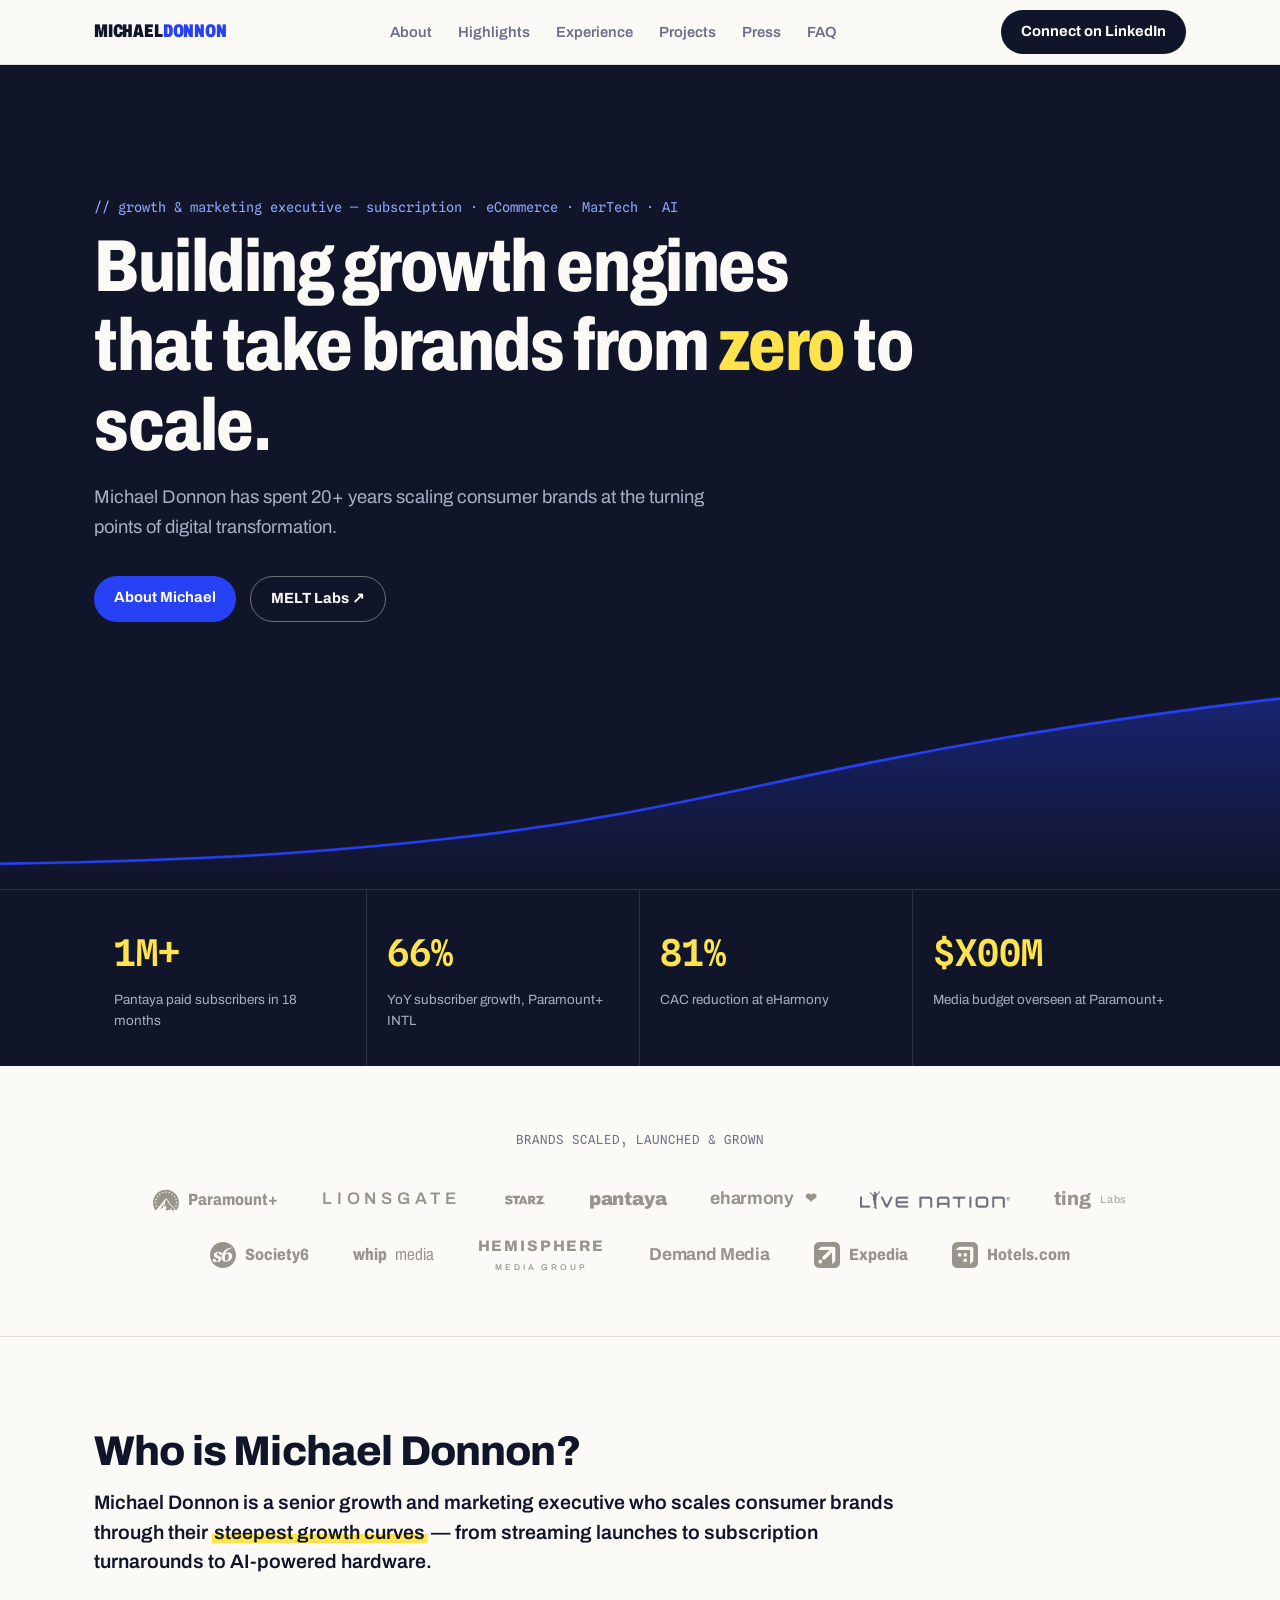
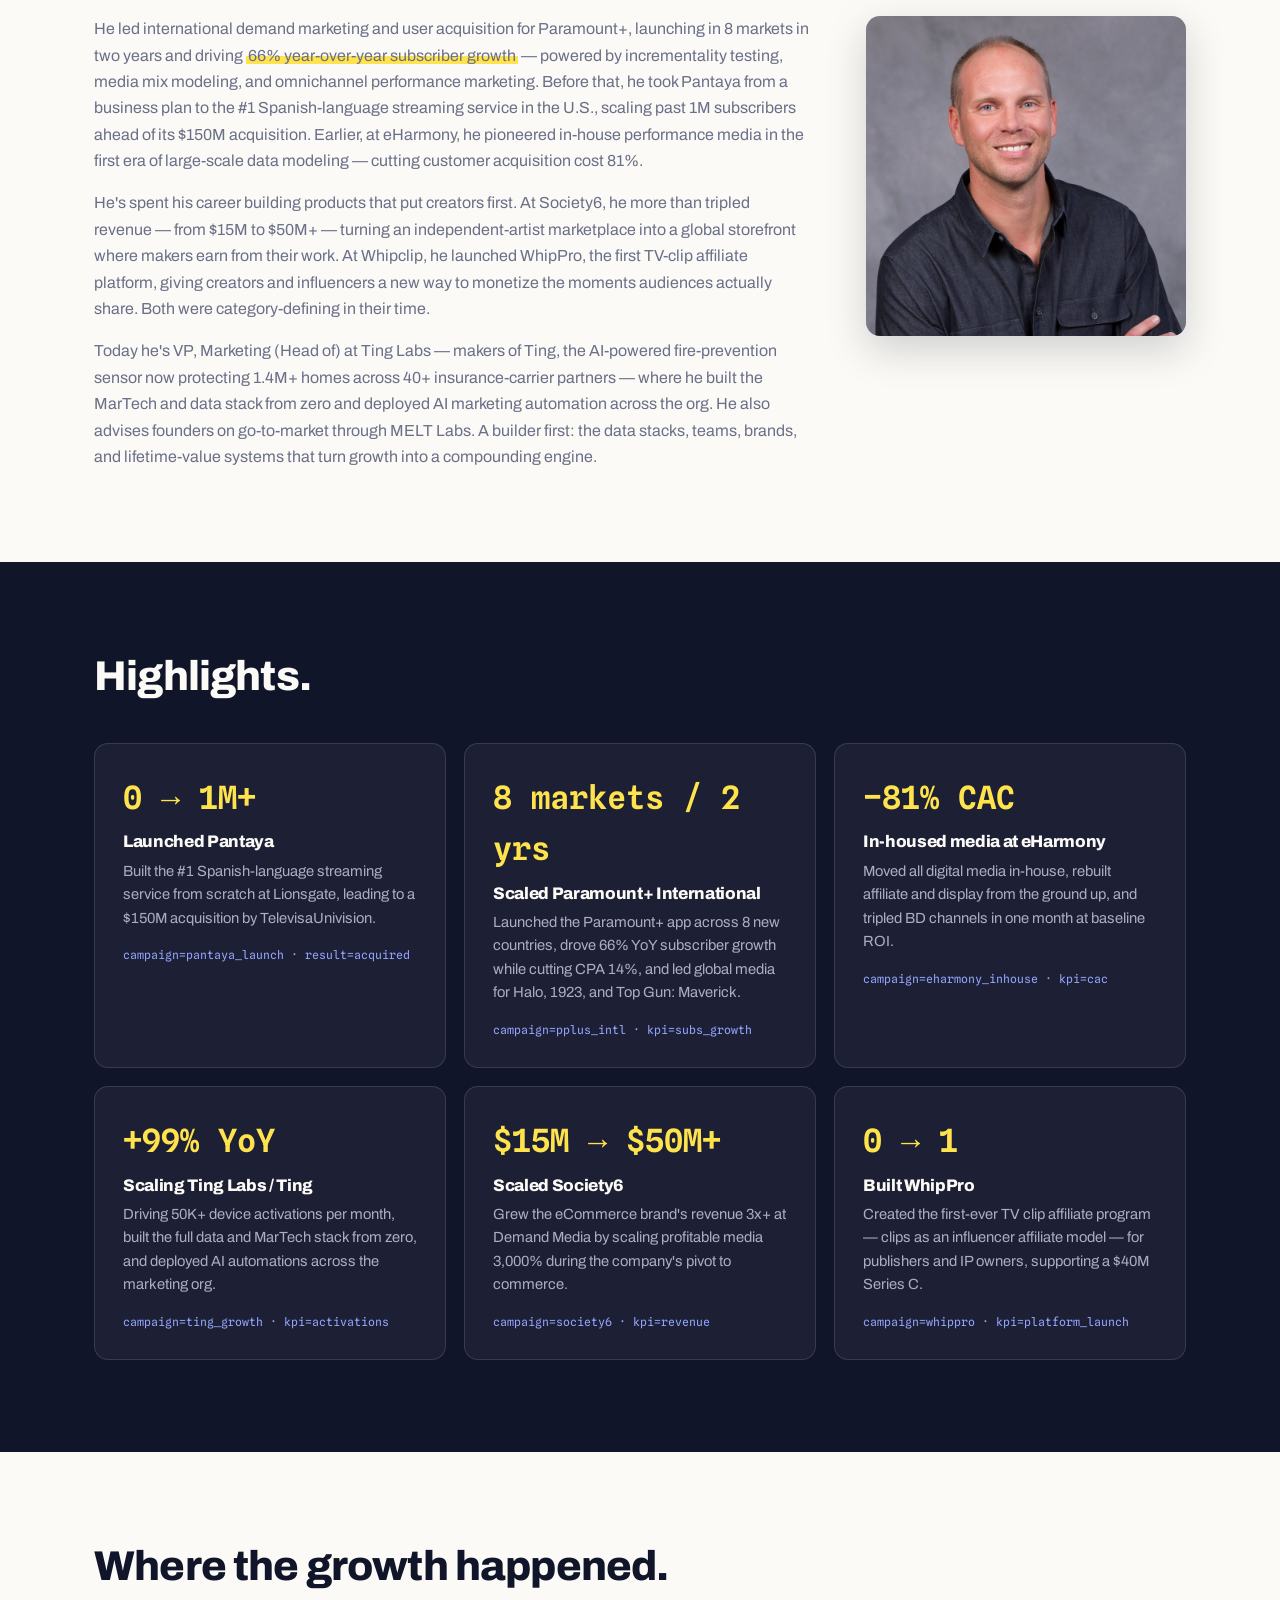
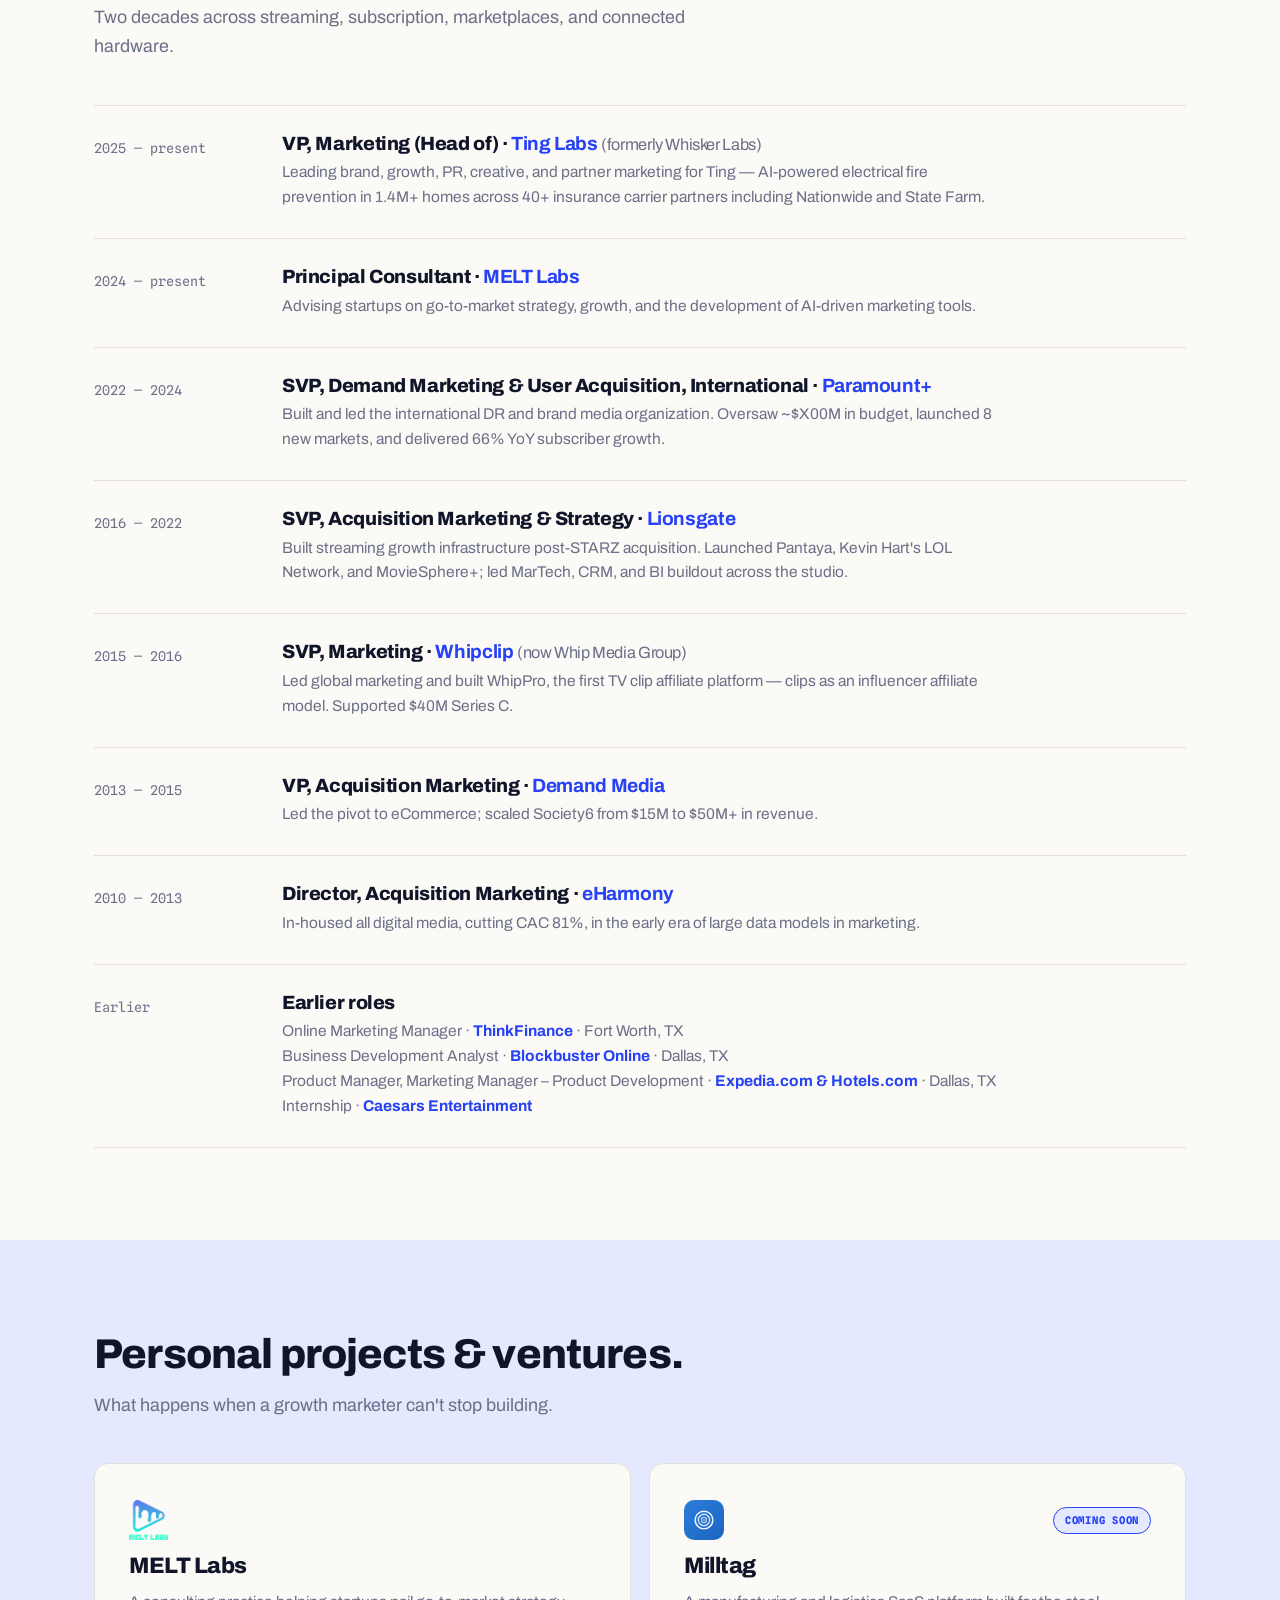
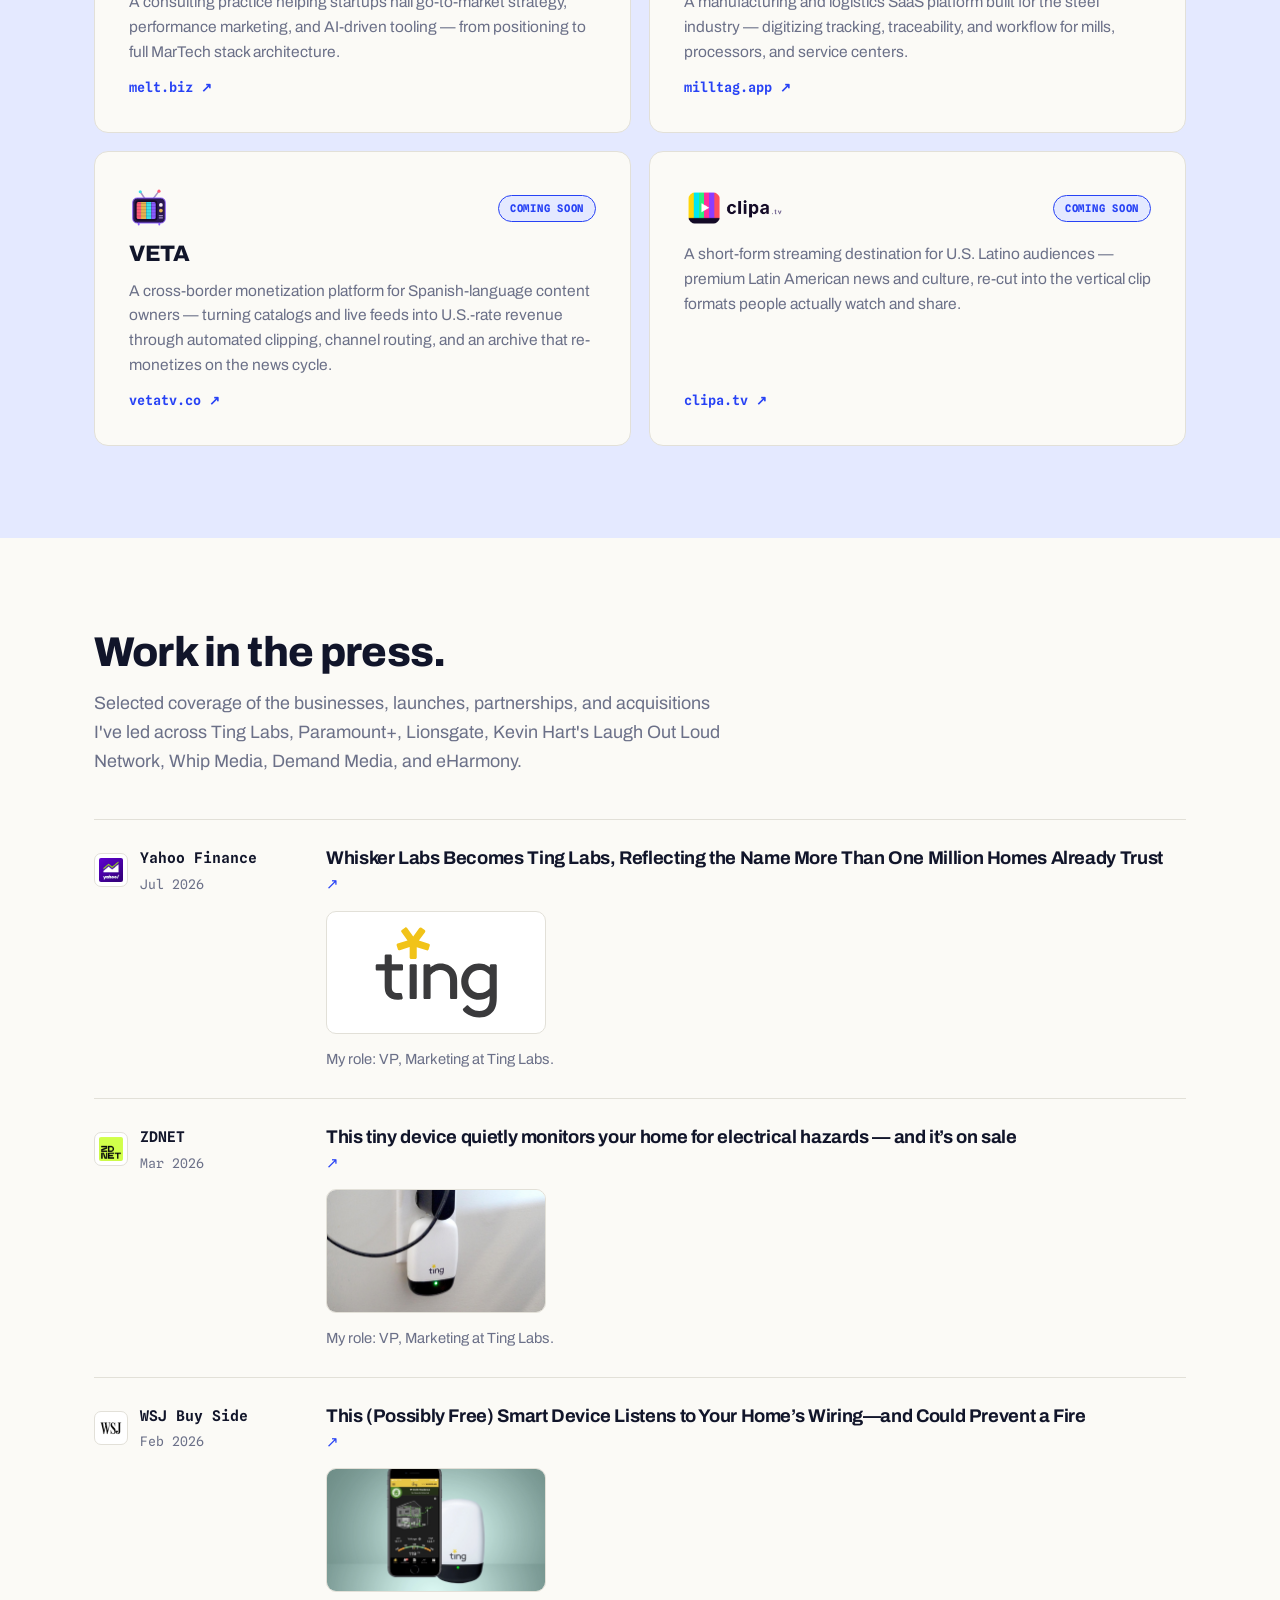
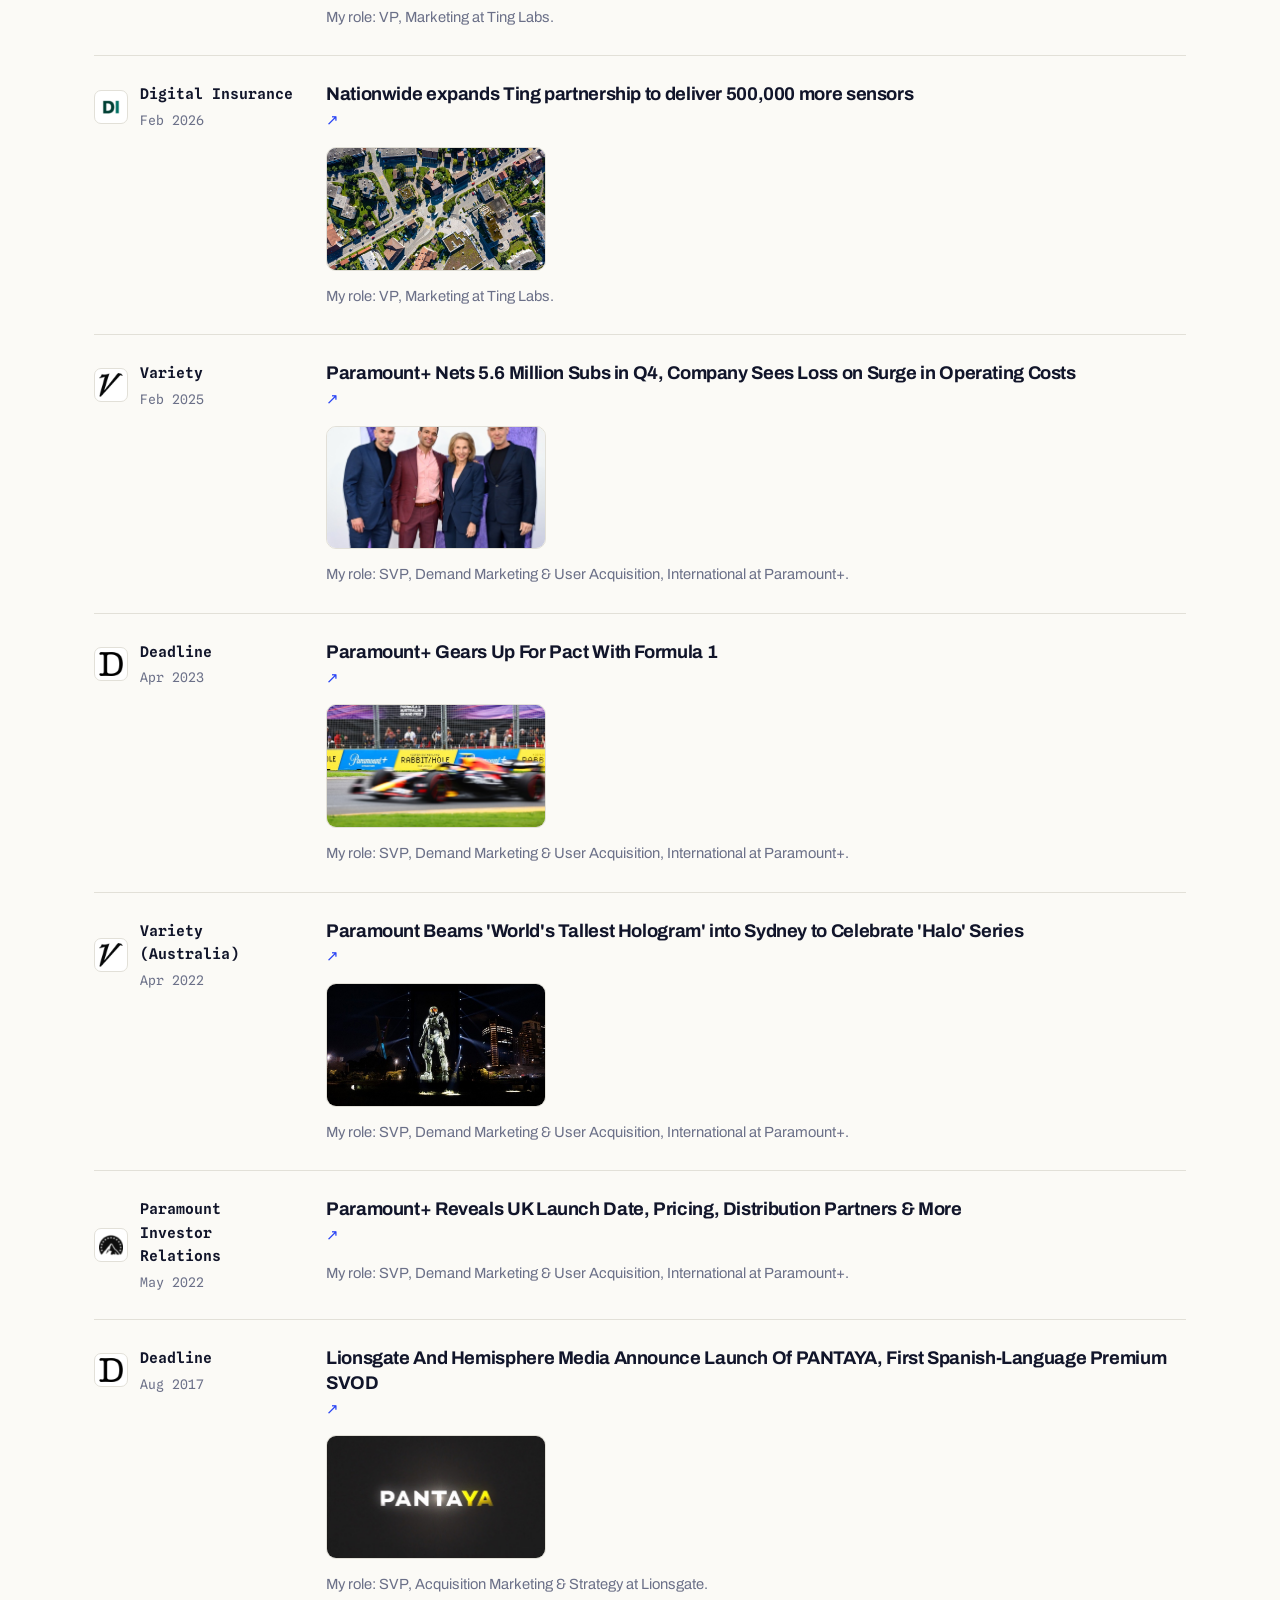
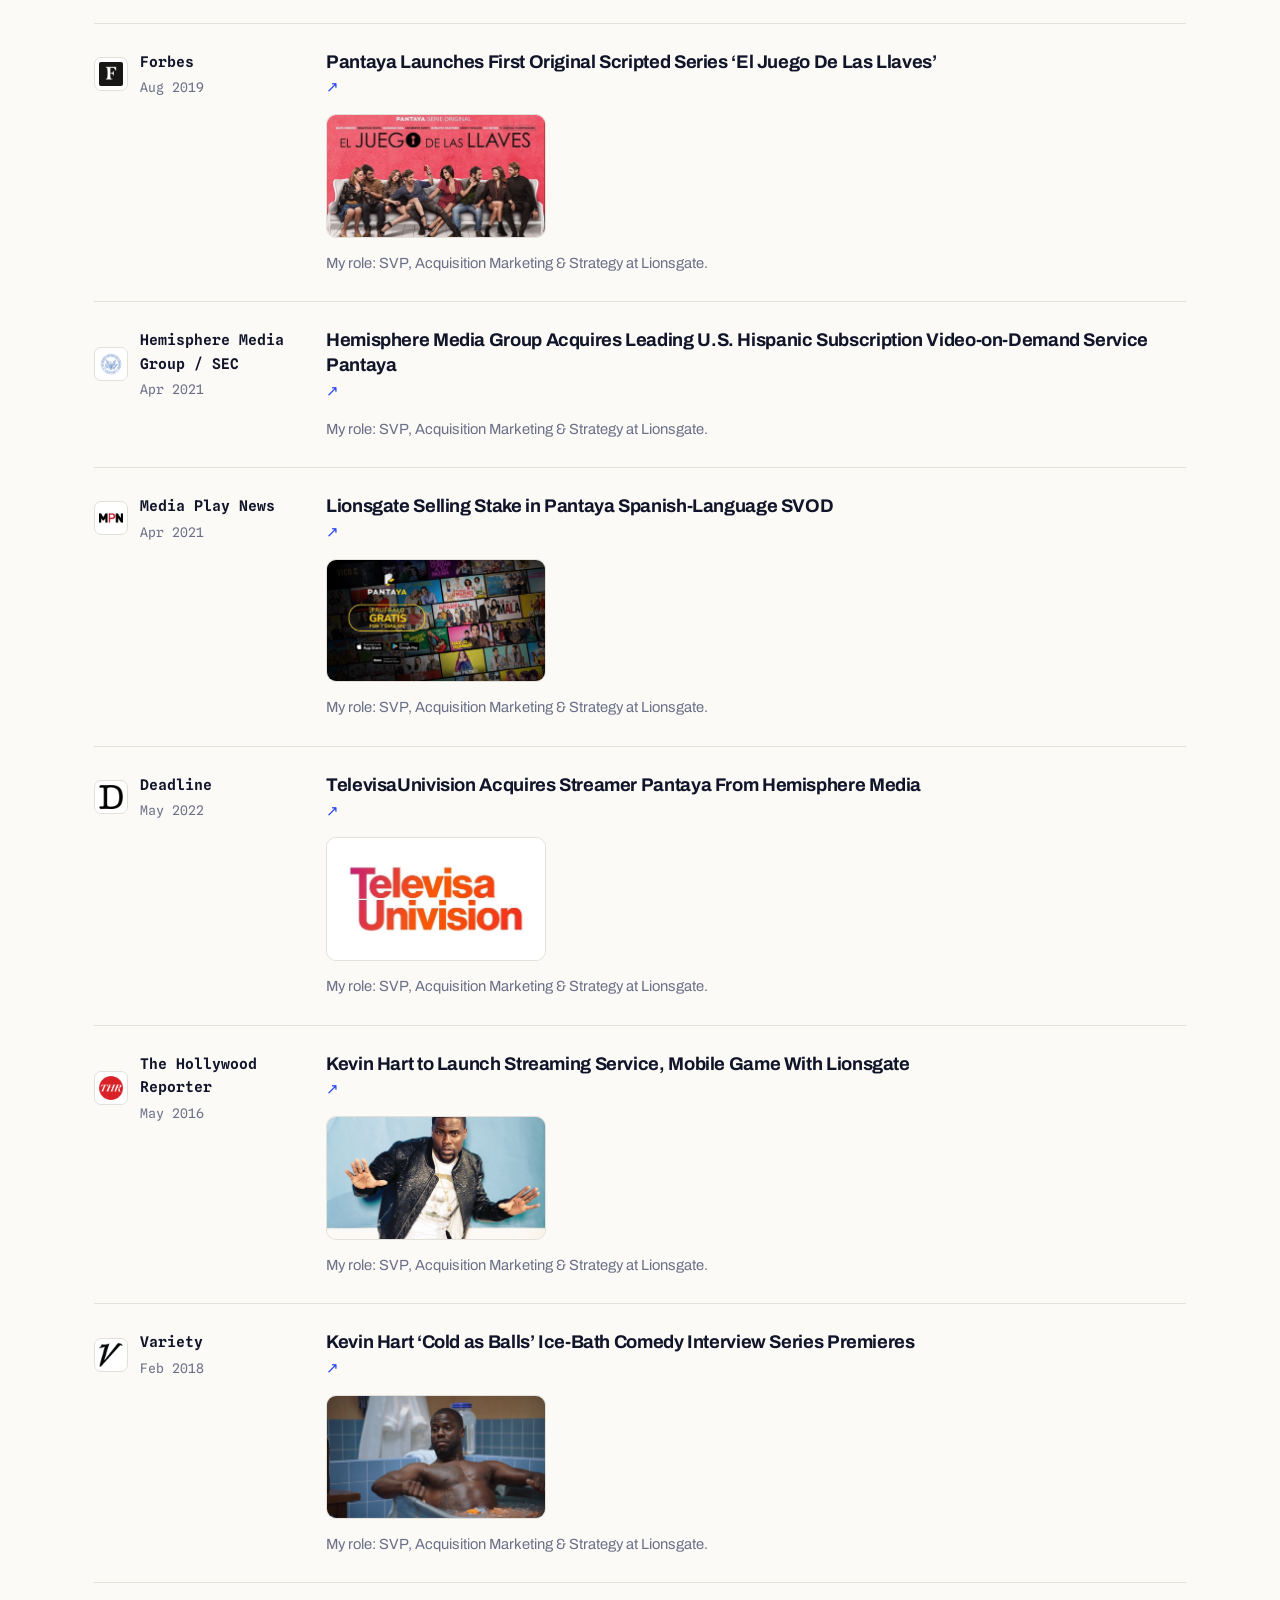
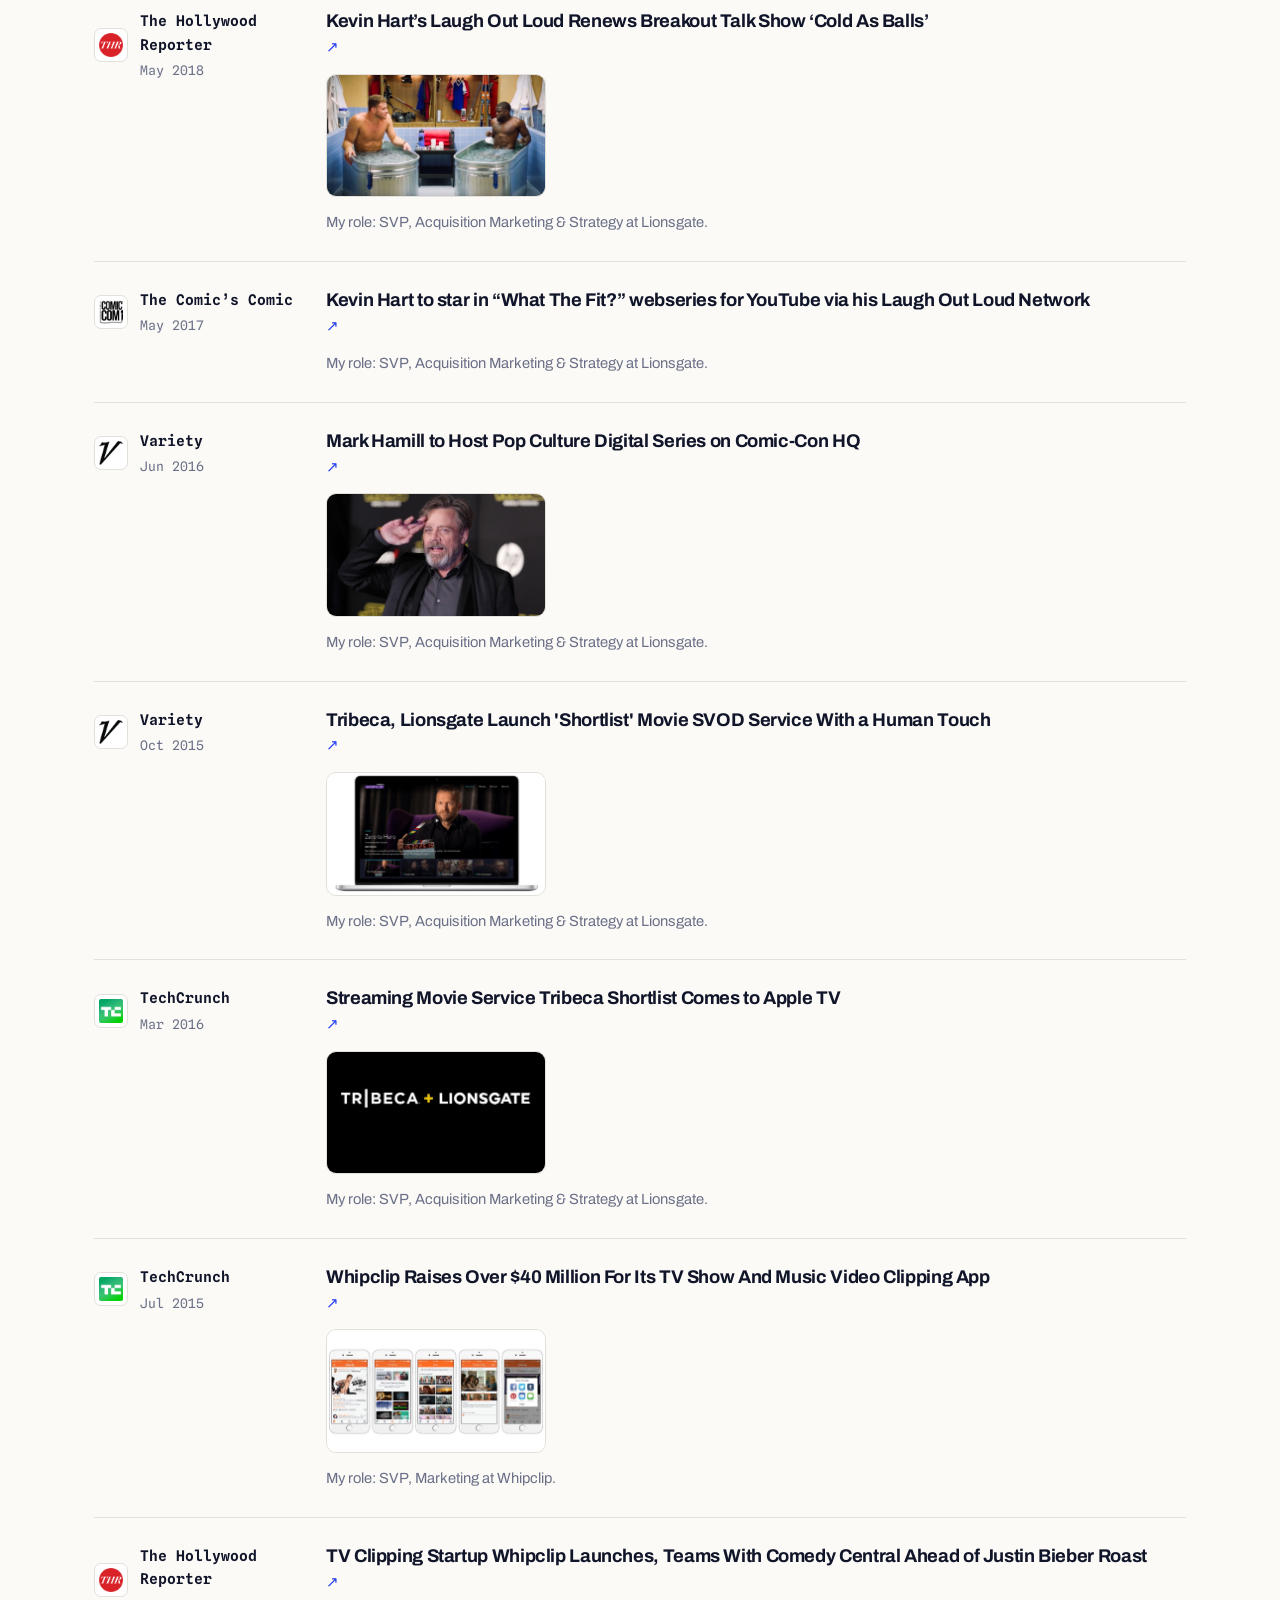
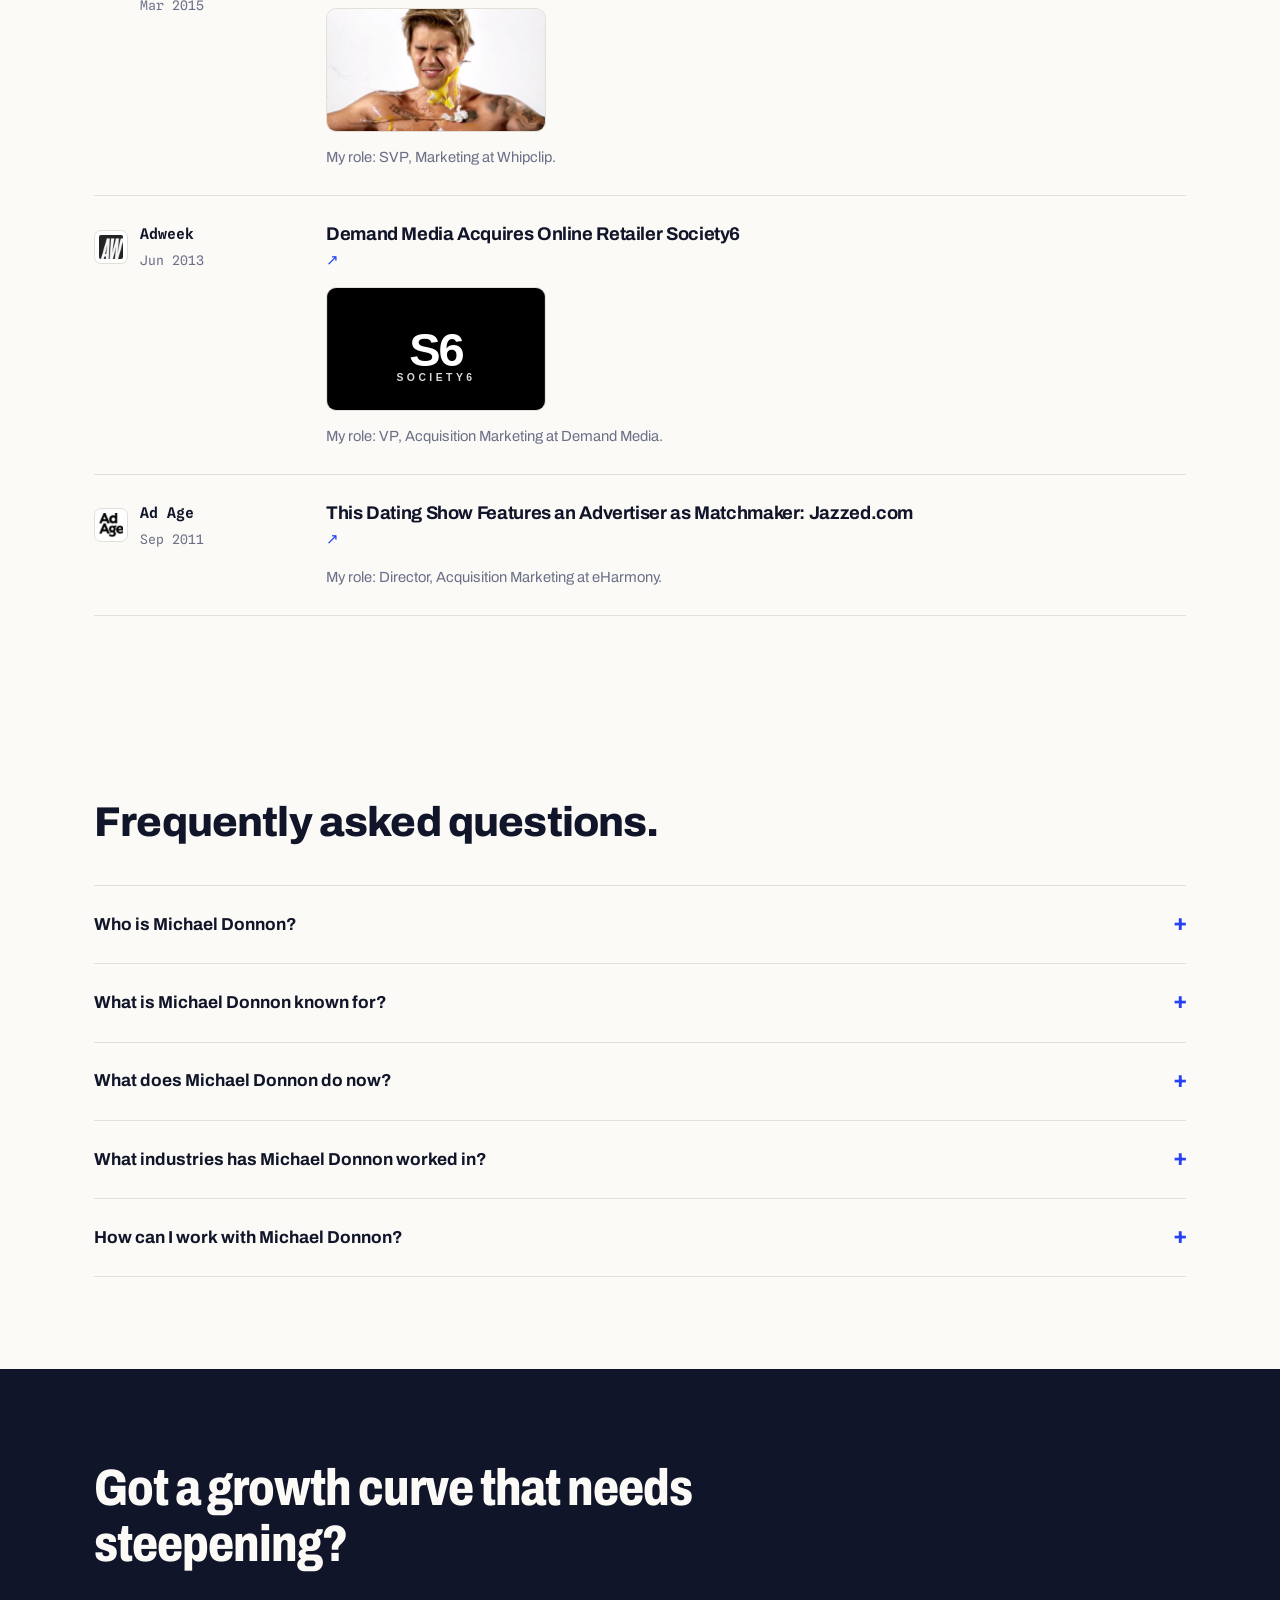
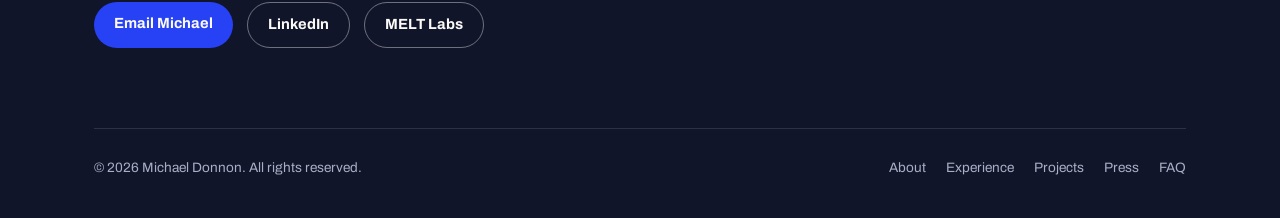
==== index.html @ 20bcf886 "Rebrand: update all Whisker Labs references to Ting Labs (meta, schema, FAQ, press bylines, brand st" ====
<!DOCTYPE html>
<html lang="en">
<head>
  <meta charset="UTF-8" />
  <meta name="viewport" content="width=device-width, initial-scale=1.0" />
  <meta name="theme-color" content="#11152A" />

  <!-- ===================== SEO ===================== -->
  <title>Michael Donnon | Growth & Marketing Executive — Streaming, Subscription & AI</title>
  <meta name="description" content="Michael Donnon is a senior growth and marketing executive who scaled Paramount+ internationally, launched Pantaya to 1M+ subscribers, and cut CAC 81% at eHarmony. VP of Marketing at Ting Labs and founder of MELT Labs." />
    <link rel="icon" href="/favicon.ico?v=2" sizes="any" />
  <link rel="apple-touch-icon" href="/images/apple-touch-icon.png?v=2" />
  <link rel="manifest" href="/site.webmanifest" />
  <link rel="canonical" href="https://michaeldonnon.com/" />
  <meta name="author" content="Michael Donnon" />
  <meta name="robots" content="index, follow, max-image-preview:large, max-snippet:-1" />

  <!-- Open Graph -->
  <meta property="og:type" content="website" />
  <meta property="og:url" content="https://michaeldonnon.com/" />
  <meta property="og:title" content="Michael Donnon | Growth & Marketing Executive" />
  <meta property="og:description" content="Scaling consumer brands at the turning points of digital transformation — Paramount+, Pantaya, eHarmony, Ting Labs." />
  <meta property="og:image" content="https://michaeldonnon.com/images/michael-donnon-og.jpg" />
  <meta property="og:image:width" content="1200" />
  <meta property="og:image:height" content="630" />
  <meta property="og:image:alt" content="Michael Donnon, growth and marketing executive" />
  <meta property="og:site_name" content="Michael Donnon" />

  <!-- Twitter -->
  <meta name="twitter:card" content="summary_large_image" />
  <meta name="twitter:title" content="Michael Donnon | Growth & Marketing Executive" />
  <meta name="twitter:description" content="Streaming, subscription growth, performance marketing, MarTech & AI." />
  <meta name="twitter:image" content="https://michaeldonnon.com/images/michael-donnon-og.jpg" />
  <meta name="twitter:image:alt" content="Michael Donnon, growth and marketing executive" />

  <!-- ===================== AEO: Structured Data ===================== -->
  <script type="application/ld+json">
  {
    "@context": "https://schema.org",
    "@type": "Person",
    "@id": "https://michaeldonnon.com/#person",
    "name": "Michael Donnon",
    "url": "https://michaeldonnon.com/",
    "image": "https://michaeldonnon.com/images/michael-donnon.jpg",
    "jobTitle": "VP of Marketing",
    "mainEntityOfPage": "https://michaeldonnon.com/",
    "email": "md@melt.biz",
    "hasOccupation": {
      "@type": "Occupation",
      "name": "Growth & Marketing Executive",
      "occupationalCategory": "11-2021.00 Marketing Managers"
    },
    "worksFor": { "@type": "Organization", "name": "Ting Labs" },
    "alumniOf": { "@type": "CollegeOrUniversity", "name": "Texas Christian University" },
    "knowsAbout": [
      "Growth Marketing", "Performance Marketing", "Subscription Streaming",
      "Customer Acquisition", "User Acquisition", "CAC Optimization",
      "Customer Lifetime Value", "Retention Marketing", "MarTech", "Marketing Analytics",
      "AI in Marketing", "Marketing Automation", "Direct-to-Consumer", "Media Buying",
      "Incrementality Measurement", "Media Mix Modeling", "Subscription Growth",
      "Streaming Media", "InsurTech Marketing", "Go-to-Market Strategy", "Brand Marketing"
    ],
    "hasCredential": {
      "@type": "EducationalOccupationalCredential",
      "name": "Designing and Building AI Products and Services",
      "credentialCategory": "Professional Certificate",
      "recognizedBy": { "@type": "Organization", "name": "MIT xPRO" }
    },
    "sameAs": [
      "https://www.linkedin.com/in/michaeldonnon",
      "https://www.melt.biz"
    ],
    "description": "Michael Donnon is a senior growth and marketing executive known for scaling consumer subscription brands, including Paramount+ International, Pantaya, and eHarmony. He is currently VP of Marketing at Ting Labs and Principal Consultant at MELT Labs."
  }
  </script>
  <script type="application/ld+json">
  {
    "@context": "https://schema.org",
    "@type": "FAQPage",
    "mainEntity": [
      {
        "@type": "Question",
        "name": "Who is Michael Donnon?",
        "acceptedAnswer": { "@type": "Answer", "text": "Michael Donnon is a senior growth and marketing executive with 20+ years scaling consumer brands through digital transformation. He led international demand marketing for Paramount+, launched Pantaya from zero to 1M+ subscribers ahead of its $150M acquisition, and currently serves as VP of Marketing at Ting Labs." }
      },
      {
        "@type": "Question",
        "name": "What is Michael Donnon known for?",
        "acceptedAnswer": { "@type": "Answer", "text": "Building growth engines from scratch: launching Paramount+ in 8 international markets in 2 years with 66% YoY subscriber growth, growing Pantaya into the #1 Spanish-language streaming service ahead of its $150M acquisition, and reducing digital CAC by 81% at eHarmony by bringing media in-house." }
      },
      {
        "@type": "Question",
        "name": "What does Michael Donnon do now?",
        "acceptedAnswer": { "@type": "Answer", "text": "He is VP of Marketing at Ting Labs, makers of Ting — an AI-powered electrical fire prevention sensor protecting 1.4M+ homes. He also advises startups on go-to-market and AI tools through MELT Labs." }
      },
      {
        "@type": "Question",
        "name": "What industries has Michael Donnon worked in?",
        "acceptedAnswer": { "@type": "Answer", "text": "Streaming and subscription video (Paramount+, Lionsgate, STARZ, Pantaya), online dating (eHarmony), eCommerce and marketplaces (Demand Media, Society6), live entertainment (Live Nation), social video (Whipclip), and AI-powered IoT hardware (Ting Labs)." }
      },
      {
        "@type": "Question",
        "name": "How can I work with Michael Donnon?",
        "acceptedAnswer": { "@type": "Answer", "text": "For consulting and advisory work, reach out through MELT Labs, connect on LinkedIn, or email md@melt.biz." }
      }
    ]
  }
  </script>

  <script type="application/ld+json">
  {
    "@context": "https://schema.org",
    "@type": "WebSite",
    "@id": "https://michaeldonnon.com/#website",
    "url": "https://michaeldonnon.com/",
    "name": "Michael Donnon",
    "about": { "@id": "https://michaeldonnon.com/#person" },
    "publisher": { "@id": "https://michaeldonnon.com/#person" },
    "inLanguage": "en"
  }
  </script>

  <script type="application/ld+json">
  {
    "@context": "https://schema.org",
    "@type": "ProfilePage",
    "@id": "https://michaeldonnon.com/#profilepage",
    "url": "https://michaeldonnon.com/",
    "name": "Michael Donnon — Growth & Marketing Executive",
    "dateModified": "2026-07-21",
    "isPartOf": { "@id": "https://michaeldonnon.com/#website" },
    "about": { "@id": "https://michaeldonnon.com/#person" },
    "mainEntity": { "@id": "https://michaeldonnon.com/#person" },
    "primaryImageOfPage": "https://michaeldonnon.com/images/headshot.jpg",
    "speakable": { "@type": "SpeakableSpecification", "cssSelector": ["h1", ".hero .sub"] },
    "inLanguage": "en"
  }
  </script>

  <!-- Fonts: Archivo (display + body) / Spline Sans Mono (metrics) -->
  <link rel="preconnect" href="https://fonts.googleapis.com" />
  <link rel="preconnect" href="https://fonts.gstatic.com" crossorigin />
  <link href="https://fonts.googleapis.com/css2?family=Archivo:wdth,wght@62..125,100..900&family=Spline+Sans+Mono:wght@400;500;600&display=swap" rel="stylesheet" />

  <style>
    /* ===================== Tokens ===================== */
    :root {
      --ink: #11152A;          /* deep navy ink */
      --paper: #FBFAF6;        /* warm white */
      --signal: #2742F5;       /* electric "broadcast" blue */
      --signal-soft: #E4E9FF;
      --marker: #FFE34D;       /* highlighter yellow */
      --mist: #6B7088;         /* muted ink */
      --line: #E2E0D8;
      --radius: 14px;
      --max: 1140px;
      --display: 'Archivo', sans-serif;
      --mono: 'Spline Sans Mono', monospace;
    }

    * { margin: 0; padding: 0; box-sizing: border-box; }
    html { scroll-behavior: smooth; }
    body {
      font-family: var(--display);
      font-weight: 400;
      color: var(--ink);
      background: var(--paper);
      line-height: 1.6;
      -webkit-font-smoothing: antialiased;
    }
    img { max-width: 100%; display: block; }
    a { color: inherit; }
    .wrap { max-width: var(--max); margin: 0 auto; padding: 0 24px; }
    /* UTM-style eyebrow — the signature device */
    .utm {
      font-family: var(--mono);
      font-size: 0.78rem;
      letter-spacing: 0.02em;
      color: var(--signal);
      background: var(--signal-soft);
      display: inline-block;
      padding: 5px 12px;
      border-radius: 100px;
      margin-bottom: 18px;
    }
    .dark .utm { background: rgba(39,66,245,0.22); color: #93A5FF; }

    h1, h2, h3 { line-height: 1.08; font-weight: 800; letter-spacing: -0.02em; }
    h2 { font-size: clamp(1.7rem, 3.4vw, 2.6rem); margin-bottom: 14px; }
    .lede { font-size: 1.12rem; color: var(--mist); max-width: 640px; }
    .dark .lede { color: #A9AEC6; }

    mark {
      background: linear-gradient(transparent 55%, var(--marker) 55%);
      color: inherit; padding: 0 2px;
    }

    section { padding: 92px 0; }

    /* ===================== Nav ===================== */
    header {
      position: sticky; top: 0; z-index: 50;
      background: rgba(251,250,246,0.88);
      backdrop-filter: blur(12px);
      border-bottom: 1px solid var(--line);
    }
    .nav {
      display: flex; align-items: center; justify-content: space-between;
      height: 64px;
    }
    .logo {
      font-weight: 900; font-stretch: 70%;
      text-decoration: none; font-size: 1.15rem; letter-spacing: -0.01em;
    }
    .logo span { color: var(--signal); }
    .nav ul { display: flex; gap: 26px; list-style: none; }
    .nav ul a {
      text-decoration: none; font-size: 0.92rem; font-weight: 600; color: var(--mist);
      transition: color .15s;
    }
    .nav ul a:hover, .nav ul a:focus-visible { color: var(--ink); }
    .btn {
      display: inline-block; text-decoration: none; font-weight: 700; font-size: 0.92rem;
      background: var(--ink); color: var(--paper);
      padding: 10px 20px; border-radius: 100px;
      transition: background .15s, transform .15s;
    }
    .btn:hover { background: var(--signal); transform: translateY(-1px); }
    .btn.ghost { background: transparent; color: var(--ink); border: 1.5px solid var(--ink); }
    .btn.ghost:hover { background: var(--ink); color: var(--paper); }

    /* hamburger toggle — hidden on desktop */
    .nav-toggle {
      display: none; flex-direction: column; justify-content: center; gap: 5px;
      width: 44px; height: 44px; padding: 0; margin: 0 -10px 0 0;
      background: none; border: 0; cursor: pointer; border-radius: 10px;
    }
    .nav-toggle span {
      display: block; width: 24px; height: 2px; margin: 0 auto;
      background: var(--ink); border-radius: 2px;
      transition: transform .25s ease, opacity .2s ease;
    }
    .nav-toggle.is-open span:nth-child(1) { transform: translateY(7px) rotate(45deg); }
    .nav-toggle.is-open span:nth-child(2) { opacity: 0; }
    .nav-toggle.is-open span:nth-child(3) { transform: translateY(-7px) rotate(-45deg); }
    .nav-cta-mobile { display: none; }

    @media (max-width: 760px) {
      .nav-toggle { display: flex; }
      #primary-menu {
        position: absolute; top: 64px; left: 0; right: 0;
        background: rgba(251,250,246,0.98);
        backdrop-filter: blur(12px);
        border-bottom: 1px solid var(--line);
        max-height: 0; overflow: hidden;
        transition: max-height .3s ease;
      }
      #primary-menu.open { max-height: 460px; }
      .nav ul { flex-direction: column; gap: 0; padding: 6px 0 12px; }
      .nav ul li { width: 100%; }
      .nav ul a { display: block; padding: 14px 24px; font-size: 1.02rem; }
      .nav ul a:hover, .nav ul a:focus-visible { background: var(--signal-soft); }
      .nav > .btn { display: none; }            /* hide header CTA; surfaced in menu instead */
      .nav-cta-mobile { display: block; margin-top: 6px; padding: 0 24px; }
      .nav-cta-mobile a { display: block; text-align: center; }
    }

    /* ===================== Hero ===================== */
    .hero {
      background: var(--ink); color: var(--paper);
      padding: 110px 0 0; overflow: hidden; position: relative;
    }
    .hero h1 {
      font-size: clamp(2.6rem, 6.4vw, 4.6rem);
      font-stretch: 80%;
      max-width: 820px;
    }
    .hero h1 .accent { color: var(--marker); }
    .hero .role {
      font-family: var(--mono); font-size: 0.85rem; color: #93A5FF;
      margin: 22px 0 8px;
    }
    .hero p.sub { color: #A9AEC6; max-width: 620px; font-size: 1.15rem; margin-top: 18px; }
    .hero-cta { display: flex; gap: 14px; margin-top: 34px; flex-wrap: wrap; }
    .hero .btn { background: var(--signal); }
    .hero .btn:hover { background: #4059ff; }
    .hero .btn.ghost { border-color: rgba(251,250,246,0.4); color: var(--paper); background: transparent; }
    .hero .btn.ghost:hover { background: var(--paper); color: var(--ink); }

    /* growth curve */
    .curve { margin-top: 64px; width: 100%; }
    .curve path.line {
      fill: none; stroke: var(--signal); stroke-width: 3;
      stroke-dasharray: 2000; stroke-dashoffset: 2000;
      animation: draw 2.4s ease-out forwards .3s;
    }
    .curve path.fill { fill: url(#grad); opacity: 0; animation: fadein 1s ease forwards 1.6s; }
    @keyframes draw { to { stroke-dashoffset: 0; } }
    @keyframes fadein { to { opacity: 1; } }

    /* KPI dashboard strip */
    .kpis {
      background: var(--ink); color: var(--paper);
      border-top: 1px solid rgba(251,250,246,0.12);
      padding: 0;
    }
    .kpi-grid {
      display: grid; grid-template-columns: repeat(4, 1fr);
    }
    .kpi {
      padding: 34px 20px; text-align: left;
      border-right: 1px solid rgba(251,250,246,0.12);
    }
    .kpi:last-child { border-right: none; }
    .kpi .num {
      font-family: var(--mono); font-weight: 600;
      font-size: clamp(1.6rem, 3vw, 2.3rem); color: var(--marker);
    }
    .kpi .lbl { font-size: 0.84rem; color: #A9AEC6; margin-top: 6px; }
    @media (max-width: 760px) {
      .kpi-grid { grid-template-columns: repeat(2, 1fr); }
      .kpi:nth-child(2) { border-right: none; }
      .kpi { border-bottom: 1px solid rgba(251,250,246,0.12); }
    }

    /* ===================== Logo strip ===================== */
    .logos { padding: 64px 0; border-bottom: 1px solid var(--line); }
    .logos p.cap {
      font-family: var(--mono); font-size: 0.78rem; color: var(--mist);
      text-align: center; margin-bottom: 30px; letter-spacing: 0.08em; text-transform: uppercase;
    }
    .logo-row {
      display: flex; flex-wrap: wrap; justify-content: center; align-items: center;
      gap: 18px 44px;
    }
    /* Brand logos: real SVGs where openly licensed; styled wordmarks otherwise.
       Swap any for an official file: <img class="bl-img" src="/images/logos/x.svg" alt="X logo"> */
    .brandlogo {
      display: inline-flex; align-items: center; gap: 9px;
      color: #97958B; transition: color .2s; cursor: default;
    }
    .brandlogo:hover { color: var(--ink); }
    .bl-svg { height: 26px; width: auto; }
    .bl-svg-tall { height: 40px; }
    .bl-img { height: 26px; width: auto; filter: grayscale(1) opacity(.62); transition: filter .2s; }
    .bl-img:hover { filter: grayscale(0) opacity(1); }
    .bl-name { font-weight: 800; font-stretch: 85%; font-size: 1.02rem; }
    .wordmark { font-size: 1.05rem; }
    .wm-lionsgate { font-weight: 600; letter-spacing: 0.28em; font-stretch: 100%; }
    .wm-pantaya { font-weight: 900; font-size: 1.15rem; letter-spacing: -0.01em; }
    .wm-eharmony { font-weight: 700; font-size: 1.1rem; letter-spacing: -0.02em; }
    .wm-eharmony .heart { font-size: 0.8em; margin-left: 2px; }
    .ln-img { height: 18px; filter: opacity(.62); }
    .ln-img:hover { filter: opacity(1); }
    .wm-hemisphere { font-weight: 800; letter-spacing: 0.12em; font-size: 0.95rem; display: inline-flex; flex-direction: column; line-height: 1.1; }
    .wm-hemisphere .hm-sub { font-weight: 500; font-size: 0.52rem; letter-spacing: 0.34em; }
    .wm-leafgroup { font-weight: 700; font-size: 1.08rem; letter-spacing: -0.01em; }
    .wm-leafgroup .leaf { font-size: 0.85em; margin-right: 3px; }
    .wm-whisker { font-weight: 800; font-size: 1.2rem; }
    .wm-whisker .by { font-weight: 500; font-size: 0.68rem; letter-spacing: 0.05em; color: inherit; opacity: .75; }
    .wm-whipclip { font-weight: 800; font-stretch: 80%; letter-spacing: -0.01em; }
    .wm-whipclip .wm-media { font-weight: 400; }

    /* ===================== About ===================== */
    .about-top { max-width: 820px; margin-bottom: 40px; }
    .about-top .answer-first { font-weight: 600; font-size: 1.22rem; line-height: 1.5; margin-top: 14px; }
    .about-split {
      display: grid; grid-template-columns: 1fr 320px; gap: 56px; align-items: start;
    }
    .about-copy p { color: var(--mist); font-size: 1rem; line-height: 1.65; }
    .about-copy p + p { margin-top: 16px; }
    .headshot {
      border-radius: var(--radius);
      width: 100%; max-width: 320px; height: auto; aspect-ratio: 1/1;
      display: block; object-fit: cover; object-position: center top;
      box-shadow: 0 14px 40px rgba(17,21,42,0.18);
      background: var(--signal-soft);
    }
    @media (max-width: 860px) {
      .about-split { grid-template-columns: 1fr; gap: 28px; }
      .headshot { max-width: 220px; }
    }

    /* ===================== Highlights ===================== */
    .highlights { background: var(--ink); color: var(--paper); }
    .cards { display: grid; grid-template-columns: repeat(3, 1fr); gap: 18px; margin-top: 44px; }
    .card {
      background: rgba(251,250,246,0.05);
      border: 1px solid rgba(251,250,246,0.12);
      border-radius: var(--radius); padding: 28px;
      transition: transform .2s, border-color .2s;
    }
    .card:hover { transform: translateY(-4px); border-color: var(--signal); }
    .card .metric {
      font-family: var(--mono); font-weight: 600; font-size: 2rem; color: var(--marker);
    }
    .card h3 { font-size: 1.05rem; margin: 10px 0 8px; }
    .card p { font-size: 0.92rem; color: #A9AEC6; }
    .card .tag {
      font-family: var(--mono); font-size: 0.72rem; color: #93A5FF; display: block; margin-top: 16px;
    }
    @media (max-width: 860px) { .cards { grid-template-columns: 1fr; } }

    /* ===================== Experience ===================== */
    .xp-item {
      display: grid; grid-template-columns: 160px 1fr; gap: 28px;
      padding: 28px 0; border-bottom: 1px solid var(--line);
    }
    .xp-item:first-of-type { border-top: 1px solid var(--line); margin-top: 44px; }
    .xp-when { font-family: var(--mono); font-size: 0.84rem; color: var(--mist); padding-top: 4px; }
    .xp-item h3 { font-size: 1.2rem; }
    .xp-item .co { color: var(--signal); font-weight: 700; }
    .xp-item .co-note { color: var(--mist); font-weight: 400; font-size: 0.85em; }
    .xp-item p { color: var(--mist); font-size: 0.97rem; margin-top: 6px; max-width: 720px; }
    @media (max-width: 700px) { .xp-item { grid-template-columns: 1fr; gap: 6px; } }

    /* ===================== Projects ===================== */
    .projects { background: var(--signal-soft); }
    .proj-grid { display: grid; grid-template-columns: 1fr 1fr; gap: 18px; margin-top: 44px; }
    .proj {
      background: var(--paper); border-radius: var(--radius); padding: 34px;
      border: 1px solid var(--line);
      display: flex; flex-direction: column; gap: 12px;
      transition: transform .2s, box-shadow .2s;
    }
    .proj:hover { transform: translateY(-4px); box-shadow: 0 14px 34px rgba(17,21,42,0.1); }
    .proj h3 { font-size: 1.4rem; }
    .proj p { color: var(--mist); font-size: 0.97rem; }
    .proj a.link {
      font-family: var(--mono); font-size: 0.84rem; color: var(--signal);
      text-decoration: none; font-weight: 600; margin-top: auto;
    }
    .proj a.link:hover { text-decoration: underline; }
    .proj-head { display: flex; align-items: center; gap: 12px; min-height: 44px; }
    .proj-logo { height: 40px; width: auto; max-width: 170px; object-fit: contain; object-position: left center; display: block; }
    .sr-only { position: absolute; width: 1px; height: 1px; padding: 0; margin: -1px; overflow: hidden; clip: rect(0,0,0,0); white-space: nowrap; border: 0; }
    .badge {
      margin-left: auto;
      font-family: var(--mono); font-size: 0.66rem; letter-spacing: 0.07em; text-transform: uppercase;
      font-weight: 700; color: var(--signal); background: var(--signal-soft);
      border: 1px solid var(--signal); border-radius: 999px; padding: 4px 11px; white-space: nowrap; flex-shrink: 0;
    }
    @media (max-width: 760px) { .proj-grid { grid-template-columns: 1fr; } }


    /* ===================== Press ===================== */
    .press-list {
      list-style: none; margin-top: 44px;
      display: grid; gap: 0;
    }
    .press-item {
      display: grid;
      grid-template-columns: 200px 1fr;
      gap: 32px;
      padding: 26px 0;
      border-bottom: 1px solid var(--line);
      align-items: start;
    }
    .press-item:first-child { border-top: 1px solid var(--line); }
    .press-meta {
      display: flex; align-items: center; gap: 12px;
      font-family: var(--mono); font-size: 0.82rem;
    }
    .press-logo {
      width: 34px; height: 34px; flex: none;
      object-fit: contain; border-radius: 7px;
      background: #fff; border: 1px solid var(--line); padding: 4px;
    }
    .press-pubinfo { display: flex; flex-direction: column; gap: 4px; min-width: 0; }
    .press-pub { color: var(--ink); font-weight: 600; font-size: 0.92rem; }
    .press-date { color: var(--mist); }
    .press-body { min-width: 0; }
    .press-link {
      text-decoration: none; color: var(--ink); display: block;
    }
    .press-link h3 {
      font-size: 1.15rem; line-height: 1.35; font-weight: 700;
      transition: color .15s;
    }
    .press-link:hover h3 { color: var(--signal); }
    .press-link::after {
      content: "  ↗"; font-family: var(--mono); color: var(--signal);
      font-weight: 500; font-size: 0.95rem;
    }
    .press-lead {
      display: block; margin-top: 14px;
      width: 100%; max-width: 220px; aspect-ratio: 16 / 9;
      object-fit: cover; border-radius: 10px;
      border: 1px solid var(--line); background: var(--line);
    }
    .press-lead.is-logo { object-fit: contain; background: #fff; padding: 14px; }
    .press-context {
      font-size: 0.92rem; color: var(--mist); margin-top: 14px;
    }
    @media (max-width: 700px) {
      .press-item { grid-template-columns: 1fr; gap: 12px; }
      .press-meta { flex-direction: row; gap: 10px; }
      .press-lead { max-width: 100%; }
    }
    /* ===================== FAQ ===================== */
    .faq details {
      border-bottom: 1px solid var(--line); padding: 22px 0;
    }
    .faq details:first-of-type { border-top: 1px solid var(--line); margin-top: 40px; }
    .faq summary {
      font-weight: 700; font-size: 1.08rem; cursor: pointer; list-style: none;
      display: flex; justify-content: space-between; align-items: center;
    }
    .faq summary::-webkit-details-marker { display: none; }
    .faq summary::after { content: "+"; font-family: var(--mono); color: var(--signal); font-size: 1.3rem; }
    .faq details[open] summary::after { content: "–"; }
    .faq details p { margin-top: 12px; color: var(--mist); max-width: 720px; }

    /* ===================== Footer / Contact ===================== */
    footer { background: var(--ink); color: var(--paper); padding: 92px 0 40px; }
    footer h2 { font-size: clamp(2rem, 4.6vw, 3.2rem); font-stretch: 80%; max-width: 700px; }
    .foot-cta { margin-top: 30px; display: flex; gap: 14px; flex-wrap: wrap; }
    footer .btn { background: var(--signal); }
    footer .btn.ghost { border-color: rgba(251,250,246,0.4); color: var(--paper); background: transparent; }
    .foot-meta {
      margin-top: 80px; padding-top: 28px;
      border-top: 1px solid rgba(251,250,246,0.12);
      display: flex; justify-content: space-between; flex-wrap: wrap; gap: 14px;
      font-size: 0.85rem; color: #A9AEC6;
    }
    .foot-meta a { color: #A9AEC6; text-decoration: none; }
    .foot-meta a:hover { color: var(--paper); }
    .foot-meta .links { display: flex; gap: 20px; }

    /* reveal on scroll */
    .reveal { opacity: 0; transform: translateY(18px); transition: opacity .6s ease, transform .6s ease; }
    .reveal.in { opacity: 1; transform: none; }

    @media (prefers-reduced-motion: reduce) {
      .curve path.line, .curve path.fill { animation: none; stroke-dashoffset: 0; opacity: 1; }
      .reveal { opacity: 1; transform: none; transition: none; }
      html { scroll-behavior: auto; }
    }
    :focus-visible { outline: 2px solid var(--signal); outline-offset: 3px; border-radius: 4px; }

    /* ===================== Mobile spacing tune-up ===================== */
    @media (max-width: 640px) {
      .wrap { padding: 0 20px; }
      section { padding: 60px 0; }
      .hero { padding: 80px 0 0; }
      .hero h1 { font-size: clamp(2.1rem, 9vw, 3.2rem); }
      .hero p.sub { font-size: 1.05rem; }
      .hero .role { font-size: 0.78rem; }
      .hero-cta { margin-top: 28px; }
      .curve { margin-top: 44px; }
      .logos { padding: 48px 0; }
      .cards, .proj-grid { margin-top: 32px; }
      .kpi { padding: 26px 18px; }
      footer { padding: 64px 0 32px; }
      .foot-meta { margin-top: 48px; }
      .hero-cta .btn, .foot-cta .btn { flex: 1 1 auto; text-align: center; }
    }
  </style>
</head>

<body>

  <!-- ===================== NAV ===================== -->
  <header>
    <div class="wrap nav">
      <a class="logo" href="/">MICHAEL<span>DONNON</span></a>
      <button class="nav-toggle" aria-label="Open menu" aria-expanded="false" aria-controls="primary-menu">
        <span></span><span></span><span></span>
      </button>
      <nav id="primary-menu" aria-label="Primary">
        <ul>
          <li><a href="#about">About</a></li>
          <li><a href="#highlights">Highlights</a></li>
          <li><a href="#experience">Experience</a></li>
          <li><a href="#projects">Projects</a></li>
          <li><a href="#press">Press</a></li>
          <li><a href="#faq">FAQ</a></li>
          <li class="nav-cta-mobile"><a class="btn" href="https://www.linkedin.com/in/michaeldonnon" rel="me">Connect on LinkedIn</a></li>
        </ul>
      </nav>
      <a class="btn" href="https://www.linkedin.com/in/michaeldonnon" rel="me">Connect on LinkedIn</a>
    </div>
  </header>

  <!-- ===================== HERO ===================== -->
  <div class="hero">
    <div class="wrap">
      <p class="role">// growth & marketing executive — subscription · eCommerce · MarTech · AI</p>
      <h1>Building growth engines that take brands from <span class="accent">zero</span> to scale.</h1>
      <p class="sub">Michael Donnon has spent 20+ years scaling consumer brands at the turning points of digital transformation.</p>
      <div class="hero-cta">
        <a class="btn" href="#about">About Michael</a>
        <a class="btn ghost" href="https://www.melt.biz">MELT Labs ↗</a>
      </div>
    </div>

    <!-- the signature growth curve -->
    <svg class="curve" viewBox="0 0 1440 220" preserveAspectRatio="none" aria-hidden="true">
      <defs>
        <linearGradient id="grad" x1="0" y1="0" x2="0" y2="1">
          <stop offset="0%" stop-color="#2742F5" stop-opacity="0.35"/>
          <stop offset="100%" stop-color="#2742F5" stop-opacity="0"/>
        </linearGradient>
      </defs>
      <path class="fill" d="M0,200 C240,196 360,188 520,170 C700,150 820,118 980,86 C1140,54 1300,30 1440,14 L1440,220 L0,220 Z"/>
      <path class="line" d="M0,200 C240,196 360,188 520,170 C700,150 820,118 980,86 C1140,54 1300,30 1440,14"/>
    </svg>
  </div>

  <!-- KPI strip -->
  <div class="kpis" aria-label="Career metrics">
    <div class="wrap kpi-grid">
      <div class="kpi"><div class="num" data-count="1" data-suffix="M+">0</div><div class="lbl">Pantaya paid subscribers in 18 months</div></div>
      <div class="kpi"><div class="num" data-count="66" data-suffix="%">0</div><div class="lbl">YoY subscriber growth, Paramount+ INTL</div></div>
      <div class="kpi"><div class="num" data-count="81" data-suffix="%">0</div><div class="lbl">CAC reduction at eHarmony</div></div>
      <div class="kpi"><div class="num" data-count="X00" data-prefix="$" data-suffix="M" data-static="1">$X00M</div><div class="lbl">Media budget overseen at Paramount+</div></div>
    </div>
  </div>

  <!-- ===================== LOGO STRIP ===================== -->
  <!-- Replace .brandmark spans with grayscale logo <img> tags. Use descriptive alt text, e.g. alt="Paramount+ logo" -->
  <div class="logos">
    <div class="wrap">
      <p class="cap">Brands scaled, launched & grown</p>
      <div class="logo-row">
        <!-- Real vector logos (open-licensed via simple-icons). To swap any item for an official
             brand file, replace the element with: <img class="bl-img" src="/images/logos/NAME.svg" alt="NAME logo"> -->
        <span class="brandlogo" title="Paramount+"><svg class="bl-svg" fill="currentColor" aria-hidden="true" viewBox="0 0 24 24" xmlns="http://www.w3.org/2000/svg"><path d="M16.347 21.373c.057-.084.151-.314-.025-.74l-.53-1.428c-.073-.182.084-.293.19-.173 0 0 1.004 1.157 1.264 1.64l.495.822c.425.028 1.6.06 2.732.06a3.26 3.26 0 0 1-.316-.364c-1.93-2.392-3.154-3.724-3.166-3.737-.391-.426-.572-.508-.87-.643a4.82 4.82 0 0 1-.138-.065v.364c0 .047-.057.073-.086.022l-2.846-5.001a1.598 1.598 0 0 0-.508-.587l-.277-.194-1.354 3.123c.212 0 .354.216.27.409l-1.25 2.893h1.147c.443 0 .883.087 1.294.255l.302.125s-.913 1.878-.913 2.867c0 .181.028.362.075.534h2.104l-.096-.595s1.266.294 2.502.413M12 2.437c-6.627 0-12 5.373-12 12 0 2.669.873 5.133 2.346 7.126.503-.218.783-.542.983-.791l2.234-2.858a.467.467 0 0 1 .179-.138l.336-.146 3.674-4.659.534-.417 1.094-1.524a.482.482 0 0 1 .101-.102l.478-.347a.34.34 0 0 1 .398-.004l.578.407c.308.216.557.504.726.84l2.322 4.077c.051.09.09.129.182.174.454.227.732.268 1.33.913.277.304 1.495 1.666 3.203 3.784.236.318.538.588.963.783A11.948 11.948 0 0 0 24 14.437c0-6.627-5.373-12-12-12M3.236 15.1l-.778-.253-.48.662v-.818l-.778-.253.778-.253v-.818l.48.662.778-.253-.48.662Zm-.185 2.676-.252.778-.253-.778h-.818l.661-.481-.253-.777.663.48.66-.48-.252.777.662.481Zm.156-6.195.253.778-.661-.48-.663.48.253-.778-.66-.48h.817l.253-.778.252.777h.818Zm1.314-1.76L4.04 9.16l-.778.253.48-.661-.48-.663.778.254.48-.662v.818l.778.253-.777.252Zm2.045-2.862-.253.777-.252-.777h-.818l.662-.48-.253-.778.661.48.661-.48-.252.777.662.48Zm2.577-1.313-.48.661V5.49l-.779-.254.778-.253v-.817l.48.66.78-.253-.481.663.48.66zm3.265-.75.253.778-.661-.48-.662.48.252-.777-.66-.481h.818L12 3.637l.252.778h.818zm2.93.595v.816l-.481-.661-.777.252.48-.662-.48-.662.777.253.48-.66v.817l.779.252zm5.426 8.285.778.253.48-.662v.818l.778.253-.778.253v.818l-.48-.662-.778.253.48-.662zm-3.077-6.04-.253-.777h-.818l.662-.48-.253-.778.662.48.662-.48-.254.778.662.48h-.818zm1.792 2.086v-.818l-.777-.252.777-.253V7.68l.481.662.777-.254-.48.663.48.66-.777-.252zm1.469 1.278.253-.777.254.777h.816l-.66.481.252.778-.662-.48-.661.48.253-.778-.662-.48zm.506 6.676-.253.778-.253-.778h-.817l.662-.481-.253-.777.66.48.663-.48-.253.777.661.481zm-12.08-.615.76-1.588c.024-.048-.032-.108-.067-.067l-.664.668c-.313.329-.847 1.25-.95 1.421l-.808 1.335a.109.109 0 0 1 .1.162l-.739 1.238c-.18.309.145.523.189.452 1.157-1.868 1.832-1.719 1.832-1.719l.387-.897c.022-.047-.001-.1-.05-.12-.12-.05-.316-.27.01-.885z"/></svg><span class="bl-name">Paramount+</span></span>
        <span class="brandlogo wordmark wm-lionsgate" title="Lionsgate">LIONSGATE</span>
        <span class="brandlogo" title="STARZ"><svg class="bl-svg bl-svg-tall" fill="currentColor" aria-hidden="true" viewBox="0 0 24 24" xmlns="http://www.w3.org/2000/svg"><path d="M2.2695 9.2832C.3784 9.2832.131 10.4706.131 10.834c0 2.1989 2.9316 1.3955 2.9316 2.2363 0 .2073-.1641.4277-.7363.4277-.6317 0-.7598-.2895-.7598-.5097H0c.0054.4022.1675 1.7285 2.3262 1.7285 1.5989 0 2.287-.7516 2.287-1.7031 0-2.1804-2.996-1.3552-2.996-2.1797 0-.1628.1284-.4082.6308-.4082.5025 0 .631.2454.631.4082H4.369c0-.3917-.2084-1.5508-2.0996-1.5508zm2.2774.1465v1.4043h1.4199v3.7363h1.5488V10.834h1.4395V9.4297Zm5.6191 0L8.131 14.5703h1.6425l.1836-.5586h1.7989l.1855.5586h1.6406L11.547 9.4297Zm3.7422 0v5.1406h1.5488v-2.164l1.289 2.164h1.836l-1.3125-1.9023c.6997-.3145.9922-.9294.9922-1.5567h-.002c0-.928-.6126-1.6816-2.121-1.6816h-.002zm4.9297 0v1.4043h2.0371l-2.2246 3.7363h4.1816l.7793-1.4043h-2.4531l2.2227-3.7363Zm-3.3809 1.2656h.6817c.4166 0 .58.225.58.504 0 .2788-.1636.5058-.58.5058v-.002h-.6817zm-4.6015.6094.5586 1.6777h-1.1153zm12.836 2.7148c-.1708 0-.3087.1398-.3087.3106 0 .1707.1379.3086.3086.3086A.3082.3082 0 0 0 24 14.33c0-.1708-.1379-.3106-.3086-.3106zm-.0138.0606c.0042-.0002.0094 0 .0137 0 .1373 0 .248.1127.248.25a.2477.2477 0 0 1-.248.248c-.1372 0-.25-.1108-.25-.248 0-.133.105-.2433.2363-.25zm-.0937.084v.33h.0605v-.1289h.047l.0702.129h.0703l-.0781-.1368a.0987.0987 0 0 0 .0469-.0332.0949.0949 0 0 0 .0195-.0605c0-.059-.0416-.0996-.1055-.0996zm.0605.0625h.0645c.0314 0 .0488.013.0488.039 0 .026-.0174.039-.0488.039h-.0645z"/></svg></span>
        <span class="brandlogo wordmark wm-pantaya" title="Pantaya">pantaya</span>
        <span class="brandlogo wordmark wm-eharmony" title="eHarmony">eharmony<span class="heart">&#10084;</span></span>
        <span class="brandlogo" title="Live Nation"><img class="bl-img ln-img" src="/images/livenation.png" alt="Live Nation logo" height="18"></span>
        <span class="brandlogo wordmark wm-whisker" title="Ting Labs">ting<span class="by"> Labs</span></span>
        <span class="brandlogo" title="Society6"><svg class="bl-svg" fill="currentColor" aria-hidden="true" viewBox="0 0 24 24" xmlns="http://www.w3.org/2000/svg"><path d="M12 0C5.373 0 0 5.373 0 12s5.373 12 12 12 12-5.373 12-12S18.627 0 12 0zm7.928 4.966l.042.876-.916.157c-.705.194-1.32.465-1.843.813s-.966.73-1.33 1.148a6.147 6.147 0 0 0-.888 1.339l-.016.036c-.243.506-.459 1.04-.65 1.599a4.992 4.992 0 0 1 1.31-.812l.033-.012c.521-.223 1.141-.335 1.864-.335.839 0 1.543.296 2.111.884s.853 1.355.853 2.298c0 1.409-.541 2.628-1.624 3.659s-2.414 1.547-3.992 1.547c-1.255 0-2.256-.374-3.003-1.122s-1.12-1.743-1.12-2.981c0-2.363.84-4.387 2.52-6.073s3.895-2.692 6.65-3.023zM7.925 9.103c.435 0 .838.027 1.211.081.388.055.739.159 1.065.307l-.024-.01c.286.13.524.322.705.56l.003.004c.169.232.252.513.252.844s-.118.614-.356.852c-.237.238-.549.356-.933.356-.332 0-.607-.091-.828-.272s-.399-.394-.537-.642c-.137-.253-.247-.516-.327-.784s-.146-.493-.197-.674c-.401.024-.765.178-1.094.459s-.495.629-.495 1.046c0 .253.039.452.116.596s.184.265.311.358l.003.002c.162.115.348.217.544.296l.018.006c.151.069.431.177.714.279l.132.041c.778.288 1.365.635 1.76 1.038.321.328.509.742.569 1.241-.008-.117.117 1.109.018.183.002.056.006.113.006.171 0 .433-.097.847-.289 1.245s-.464.728-.818.992a4.26 4.26 0 0 1-1.336.646l-.03.007c-.516.147-1.172.221-1.967.221-.722 0-1.318-.061-1.789-.184s-.845-.282-1.12-.474c-.281-.193-.473-.398-.575-.617s-.155-.425-.155-.617c0-.349.125-.655.373-.916s.58-.391.991-.391c.344 0 .631.092.863.278.236.193.43.426.574.691l.006.012c.136.244.259.528.352.824l.009.032c.035.09.106.322.172.556l.034.139c.647 0 1.137-.144 1.469-.436s.498-.691.498-1.196c0-.222-.05-.408-.15-.558s-.234-.283-.399-.398c-.166-.108-.377-.213-.635-.315s-.513-.198-.765-.289c-.693-.246-1.24-.587-1.644-1.023s-.605-.978-.605-1.628v-.013c0-.391.093-.76.259-1.087l-.006.014c.17-.34.434-.654.794-.944.355-.276.804-.496 1.348-.661s1.179-.249 1.906-.249zm8.017 1.874c-.329 0-.64.066-.933.199s-.605.397-.934.792c-.04.183-.109.534-.21 1.055s-.152 1.162-.152 1.923c0 .778.123 1.384.365 1.82s.566.655.968.655c.626 0 1.168-.432 1.628-1.295h.002c.46-.864.69-1.912.69-3.144 0-.618-.134-1.108-.402-1.468s-.608-.538-1.022-.538z"/></svg><span class="bl-name">Society6</span></span>
        <span class="brandlogo wordmark wm-whipclip" title="Whip Media Group">whip<span class="wm-media">media</span></span>
        <span class="brandlogo wordmark wm-hemisphere" title="Hemisphere Media Group">HEMISPHERE<span class="hm-sub">MEDIA GROUP</span></span>
        <span class="brandlogo wordmark wm-leafgroup" title="Demand Media">Demand Media</span>
        <span class="brandlogo" title="Expedia"><svg class="bl-svg" fill="currentColor" aria-hidden="true" viewBox="0 0 24 24" xmlns="http://www.w3.org/2000/svg"><path d="M19.067 0H4.933A4.94 4.94 0 0 0 0 4.933v14.134A4.932 4.932 0 0 0 4.933 24h14.134A4.932 4.932 0 0 0 24 19.067V4.933C24.01 2.213 21.797 0 19.067 0ZM7.336 19.341c0 .19-.148.337-.337.337h-2.33a.333.333 0 0 1-.337-.337v-2.33c0-.189.148-.336.337-.336H7c.19 0 .337.147.337.337zm12.121-1.486-2.308 2.298c-.169.168-.422.053-.422-.2V9.57l-6.44 6.44a.533.533 0 0 1-.421.17H8.169a.32.32 0 0 1-.338-.338v-1.697c0-.2.053-.316.169-.422l6.44-6.44H4.058c-.253 0-.369-.253-.2-.421l2.297-2.309c.137-.137.285-.232.517-.232H18.15c.854 0 1.539.686 1.539 1.54v11.478c-.01.231-.095.368-.232.516z"/></svg><span class="bl-name">Expedia</span></span>
        <span class="brandlogo" title="Hotels.com"><svg class="bl-svg" fill="currentColor" aria-hidden="true" viewBox="0 0 24 24" xmlns="http://www.w3.org/2000/svg"><path d="M19.064 0H4.936a4.937 4.937 0 0 0-4.93 4.93V19.06A4.94 4.94 0 0 0 4.935 24h14.128a4.926 4.926 0 0 0 4.93-4.941V4.93A4.93 4.93 0 0 0 19.065 0zM8.55 10.63v2.329a.32.32 0 0 1-.337.337H5.884a.32.32 0 0 1-.337-.337V10.63c0-.2.137-.337.337-.337h2.34c.2 0 .336.137.336.337h-.01zm5.162 7.491a.32.32 0 0 1-.337.337h-2.328a.32.32 0 0 1-.337-.337v-2.328c0-.2.136-.337.337-.337h2.328c.19 0 .337.136.337.337v2.328zm0-5.162a.32.32 0 0 1-.337.337h-2.328a.32.32 0 0 1-.337-.337V10.63c0-.2.136-.337.337-.337h2.328c.2 0 .337.137.337.337v2.329zm5.974 4.372a.654.654 0 0 1-.22.516l-2.308 2.297c-.18.168-.432.052-.432-.2V7.28H4.062c-.253 0-.369-.264-.2-.432L6.169 4.55c.137-.147.274-.232.506-.232h11.473c.854 0 1.538.685 1.538 1.539V17.33z"/></svg><span class="bl-name">Hotels.com</span></span>
      </div>
    </div>
  </div>

  <!-- ===================== ABOUT (AEO: question-phrased H2, answer-first) ===================== -->
  <section id="about">
    <div class="wrap">
      <div class="about-top reveal">
        <h2>Who is Michael Donnon?</h2>
        <p class="answer-first">Michael Donnon is a senior growth and marketing executive who scales consumer brands through their <mark>steepest growth curves</mark> — from streaming launches to subscription turnarounds to AI-powered hardware.</p>
      </div>
      <div class="about-split">
        <div class="about-copy reveal">
          <p>He led international demand marketing and user acquisition for Paramount+, launching in 8 markets in two years and driving <mark>66% year-over-year subscriber growth</mark> — powered by incrementality testing, media mix modeling, and omnichannel performance marketing. Before that, he took Pantaya from a business plan to the #1 Spanish-language streaming service in the U.S., scaling past 1M subscribers ahead of its $150M acquisition. Earlier, at eHarmony, he pioneered in-house performance media in the first era of large-scale data modeling — cutting customer acquisition cost 81%.</p>
          <p>He's spent his career building products that put creators first. At Society6, he more than tripled revenue — from $15M to $50M+ — turning an independent-artist marketplace into a global storefront where makers earn from their work. At Whipclip, he launched WhipPro, the first TV-clip affiliate platform, giving creators and influencers a new way to monetize the moments audiences actually share. Both were category-defining in their time.</p>
          <p>Today he's VP, Marketing (Head of) at Ting Labs — makers of Ting, the AI-powered fire-prevention sensor now protecting 1.4M+ homes across 40+ insurance-carrier partners — where he built the MarTech and data stack from zero and deployed AI marketing automation across the org. He also advises founders on go-to-market through MELT Labs. A builder first: the data stacks, teams, brands, and lifetime-value systems that turn growth into a compounding engine.</p>
        </div>
        <img class="headshot" src="/images/headshot.jpg" alt="Photo of Michael Donnon, growth and marketing executive" width="800" height="800" fetchpriority="high">
      </div>
    </div>
  </section>

  <!-- ===================== HIGHLIGHTS ===================== -->
  <section class="highlights dark" id="highlights">
    <div class="wrap">
      <h2>Highlights.</h2>
      <div class="cards">
        <div class="card reveal">
          <div class="metric">0 → 1M+</div>
          <h3>Launched Pantaya</h3>
          <p>Built the #1 Spanish-language streaming service from scratch at Lionsgate, leading to a $150M acquisition by TelevisaUnivision.</p>
          <span class="tag">campaign=pantaya_launch · result=acquired</span>
        </div>
        <div class="card reveal">
          <div class="metric">8 markets / 2 yrs</div>
          <h3>Scaled Paramount+ International</h3>
          <p>Launched the Paramount+ app across 8 new countries, drove 66% YoY subscriber growth while cutting CPA 14%, and led global media for Halo, 1923, and Top Gun: Maverick.</p>
          <span class="tag">campaign=pplus_intl · kpi=subs_growth</span>
        </div>
        <div class="card reveal">
          <div class="metric">−81% CAC</div>
          <h3>In-housed media at eHarmony</h3>
          <p>Moved all digital media in-house, rebuilt affiliate and display from the ground up, and tripled BD channels in one month at baseline ROI.</p>
          <span class="tag">campaign=eharmony_inhouse · kpi=cac</span>
        </div>
        <div class="card reveal">
          <div class="metric">+99% YoY</div>
          <h3>Scaling Ting Labs / Ting</h3>
          <p>Driving 50K+ device activations per month, built the full data and MarTech stack from zero, and deployed AI automations across the marketing org.</p>
          <span class="tag">campaign=ting_growth · kpi=activations</span>
        </div>
        <div class="card reveal">
          <div class="metric">$15M → $50M+</div>
          <h3>Scaled Society6</h3>
          <p>Grew the eCommerce brand's revenue 3x+ at Demand Media by scaling profitable media 3,000% during the company's pivot to commerce.</p>
          <span class="tag">campaign=society6 · kpi=revenue</span>
        </div>
        <div class="card reveal">
          <div class="metric">0 → 1</div>
          <h3>Built WhipPro</h3>
          <p>Created the first-ever TV clip affiliate program — clips as an influencer affiliate model — for publishers and IP owners, supporting a $40M Series C.</p>
          <span class="tag">campaign=whippro · kpi=platform_launch</span>
        </div>
      </div>
    </div>
  </section>

  <!-- ===================== EXPERIENCE ===================== -->
  <section id="experience">
    <div class="wrap">
      <h2>Where the growth happened.</h2>
      <p class="lede">Two decades across streaming, subscription, marketplaces, and connected hardware.</p>

      <div class="xp-item reveal">
        <div class="xp-when">2025 — present</div>
        <div><h3>VP, Marketing (Head of) · <span class="co">Ting Labs</span> <span class="co-note">(formerly Whisker Labs)</span></h3>
        <p>Leading brand, growth, PR, creative, and partner marketing for Ting — AI-powered electrical fire prevention in 1.4M+ homes across 40+ insurance carrier partners including Nationwide and State Farm.</p></div>
      </div>
      <div class="xp-item reveal">
        <div class="xp-when">2024 — present</div>
        <div><h3>Principal Consultant · <span class="co">MELT Labs</span></h3>
        <p>Advising startups on go-to-market strategy, growth, and the development of AI-driven marketing tools.</p></div>
      </div>
      <div class="xp-item reveal">
        <div class="xp-when">2022 — 2024</div>
        <div><h3>SVP, Demand Marketing & User Acquisition, International · <span class="co">Paramount+</span></h3>
        <p>Built and led the international DR and brand media organization. Oversaw ~$X00M in budget, launched 8 new markets, and delivered 66% YoY subscriber growth.</p></div>
      </div>
      <div class="xp-item reveal">
        <div class="xp-when">2016 — 2022</div>
        <div><h3>SVP, Acquisition Marketing & Strategy · <span class="co">Lionsgate</span></h3>
        <p>Built streaming growth infrastructure post-STARZ acquisition. Launched Pantaya, Kevin Hart's LOL Network, and MovieSphere+; led MarTech, CRM, and BI buildout across the studio.</p></div>
      </div>
      <div class="xp-item reveal">
        <div class="xp-when">2015 — 2016</div>
        <div><h3>SVP, Marketing · <span class="co">Whipclip</span> <span class="co-note">(now Whip Media Group)</span></h3>
        <p>Led global marketing and built WhipPro, the first TV clip affiliate platform — clips as an influencer affiliate model. Supported $40M Series C.</p></div>
      </div>
      <div class="xp-item reveal">
        <div class="xp-when">2013 — 2015</div>
        <div><h3>VP, Acquisition Marketing · <span class="co">Demand Media</span></h3>
        <p>Led the pivot to eCommerce; scaled Society6 from $15M to $50M+ in revenue.</p></div>
      </div>
      <div class="xp-item reveal">
        <div class="xp-when">2010 — 2013</div>
        <div><h3>Director, Acquisition Marketing · <span class="co">eHarmony</span></h3>
        <p>In-housed all digital media, cutting CAC 81%, in the early era of large data models in marketing.</p></div>
      </div>
      <div class="xp-item reveal">
        <div class="xp-when">Earlier</div>
        <div><h3>Earlier roles</h3>
        <p>Online Marketing Manager · <span class="co">ThinkFinance</span> · Fort Worth, TX<br>
        Business Development Analyst · <span class="co">Blockbuster Online</span> · Dallas, TX<br>
        Product Manager, Marketing Manager – Product Development · <span class="co">Expedia.com &amp; Hotels.com</span> · Dallas, TX<br>
        Internship · <span class="co">Caesars Entertainment</span></p></div>
      </div>
    </div>
  </section>

  <!-- ===================== PROJECTS ===================== -->
  <section class="projects" id="projects">
    <div class="wrap">
      <h2>Personal projects & ventures.</h2>
      <p class="lede">What happens when a growth marketer can't stop building.</p>
      <div class="proj-grid">
        <div class="proj reveal">
          <div class="proj-head">
            <img class="proj-logo" src="images/ventures/melt-labs.png" alt="MELT Labs logo" width="39" height="40" loading="lazy">
          </div>
          <h3>MELT Labs</h3>
          <p>A consulting practice helping startups nail go-to-market strategy, performance marketing, and AI-driven tooling — from positioning to full MarTech stack architecture.</p>
          <a class="link" href="https://www.melt.biz">melt.biz ↗</a>
        </div>
        <div class="proj reveal">
          <div class="proj-head">
            <img class="proj-logo" src="images/ventures/milltag.svg" alt="MillTag logo" width="40" height="40" loading="lazy">
            <span class="badge">Coming soon</span>
          </div>
          <h3>Milltag</h3>
          <p>A manufacturing and logistics SaaS platform built for the steel industry — digitizing tracking, traceability, and workflow for mills, processors, and service centers.</p>
          <a class="link" href="https://milltag.app">milltag.app ↗</a>
        </div>
        <div class="proj reveal">
          <div class="proj-head">
            <img class="proj-logo" src="images/ventures/veta.svg" alt="VETA logo" width="40" height="40" loading="lazy">
            <span class="badge">Coming soon</span>
          </div>
          <h3>VETA</h3>
          <p>A cross-border monetization platform for Spanish-language content owners — turning catalogs and live feeds into U.S.-rate revenue through automated clipping, channel routing, and an archive that re-monetizes on the news cycle.</p>
          <a class="link" href="https://vetatv.co">vetatv.co ↗</a>
        </div>
        <div class="proj reveal">
          <div class="proj-head">
            <img class="proj-logo" src="images/ventures/clipa-lockup.png" alt="Clipa.tv logo" width="102" height="40" loading="lazy">
            <span class="badge">Coming soon</span>
          </div>
          <h3 class="sr-only">Clipa.tv</h3>
          <p>A short-form streaming destination for U.S. Latino audiences — premium Latin American news and culture, re-cut into the vertical clip formats people actually watch and share.</p>
          <a class="link" href="https://clipa.tv">clipa.tv ↗</a>
        </div>
      </div>
    </div>
  </section>


  <!-- ===================== PRESS ===================== -->
  <section id="press">
    <div class="wrap">
      <h2>Work in the press.</h2>
      <p class="lede">Selected coverage of the businesses, launches, partnerships, and acquisitions I've led across Ting Labs, Paramount+, Lionsgate, Kevin Hart's Laugh Out Loud Network, Whip Media, Demand Media, and eHarmony.</p>
      <ul class="press-list">
        <li class="press-item reveal">
          <div class="press-meta">
            <img class="press-logo" src="images/press/logos/yahoofinance.png" alt="Yahoo Finance logo" width="34" height="34" loading="lazy">
            <div class="press-pubinfo">
              <span class="press-pub">Yahoo Finance</span>
              <span class="press-date">Jul 2026</span>
            </div>
          </div>
          <div class="press-body">
            <a class="press-link" href="https://finance.yahoo.com/technology/ai/articles/whisker-labs-becomes-ting-labs-120000395.html" target="_blank" rel="noopener">
              <h3>Whisker Labs Becomes Ting Labs, Reflecting the Name More Than One Million Homes Already Trust</h3>
            </a>
            <img class="press-lead is-logo" src="images/press/ting-logo.svg" alt="Ting logo — Whisker Labs becomes Ting Labs" loading="lazy">
            <p class="press-context">My role: VP, Marketing at Ting Labs.</p>
          </div>
        </li>
        <li class="press-item reveal">
          <div class="press-meta">
            <img class="press-logo" src="images/press/logos/zdnet.png" alt="ZDNET logo" width="34" height="34" loading="lazy">
            <div class="press-pubinfo">
              <span class="press-pub">ZDNET</span>
              <span class="press-date">Mar 2026</span>
            </div>
          </div>
          <div class="press-body">
            <a class="press-link" href="https://www.zdnet.com/home-and-office/smart-home/ting-smart-sensor-review/" target="_blank" rel="noopener">
              <h3>This tiny device quietly monitors your home for electrical hazards &mdash; and it&rsquo;s on sale</h3>
            </a>
            <img class="press-lead" src="images/press/zdnet-ting-review.jpg" alt="This tiny device quietly monitors your home for electrical hazards — and it&rsquo;s on sale — ZDNET" loading="lazy">
            <p class="press-context">My role: VP, Marketing at Ting Labs.</p>
          </div>
        </li>
        <li class="press-item reveal">
          <div class="press-meta">
            <img class="press-logo" src="images/press/logos/wsj.png" alt="WSJ Buy Side logo" width="34" height="34" loading="lazy">
            <div class="press-pubinfo">
              <span class="press-pub">WSJ Buy Side</span>
              <span class="press-date">Feb 2026</span>
            </div>
          </div>
          <div class="press-body">
            <a class="press-link" href="https://www.wsj.com/buyside/technology/smart-gear/whisker-labs-ting-fire-prevention-sensor-review" target="_blank" rel="noopener">
              <h3>This (Possibly Free) Smart Device Listens to Your Home&rsquo;s Wiring&mdash;and Could Prevent a Fire</h3>
            </a>
            <img class="press-lead" src="images/press/wsj-ting-review.jpg" alt="This (Possibly Free) Smart Device Listens to Your Home&rsquo;s Wiring&mdash;and Could Prevent a Fire — WSJ Buy Side" loading="lazy">
            <p class="press-context">My role: VP, Marketing at Ting Labs.</p>
          </div>
        </li>
        <li class="press-item reveal">
          <div class="press-meta">
            <img class="press-logo" src="images/press/logos/diginsurance.png" alt="Digital Insurance logo" width="34" height="34" loading="lazy">
            <div class="press-pubinfo">
              <span class="press-pub">Digital Insurance</span>
              <span class="press-date">Feb 2026</span>
            </div>
          </div>
          <div class="press-body">
            <a class="press-link" href="https://www.dig-in.com/news/nationwide-expands-ting-aig-completes-acquisitions-insurtech" target="_blank" rel="noopener">
            <h3>Nationwide expands Ting partnership to deliver 500,000 more sensors</h3>
          </a>
            <img class="press-lead" src="images/press/diginsurance.jpg" alt="Nationwide expands Ting partnership to deliver 500,000 more sensors — Digital Insurance" loading="lazy">
            <p class="press-context">My role: VP, Marketing at Ting Labs.</p>
          </div>
        </li>
        <li class="press-item reveal">
          <div class="press-meta">
            <img class="press-logo" src="images/press/logos/variety.png" alt="Variety logo" width="34" height="34" loading="lazy">
            <div class="press-pubinfo">
              <span class="press-pub">Variety</span>
              <span class="press-date">Feb 2025</span>
            </div>
          </div>
          <div class="press-body">
            <a class="press-link" href="https://variety.com/2025/tv/news/paramount-5-6-million-subcribers-q4-loss-operating-costs-1236321554/" target="_blank" rel="noopener">
              <h3>Paramount+ Nets 5.6 Million Subs in Q4, Company Sees Loss on Surge in Operating Costs</h3>
            </a>
            <img class="press-lead" src="images/press/variety-paramount-q4.jpg" alt="Paramount+ Nets 5.6 Million Subs in Q4, Company Sees Loss on Surge in Operating Costs — Variety" loading="lazy">
            <p class="press-context">My role: SVP, Demand Marketing &amp; User Acquisition, International at Paramount+.</p>
          </div>
        </li>
        <li class="press-item reveal">
          <div class="press-meta">
            <img class="press-logo" src="images/press/logos/deadline.png" alt="Deadline logo" width="34" height="34" loading="lazy">
            <div class="press-pubinfo">
              <span class="press-pub">Deadline</span>
              <span class="press-date">Apr 2023</span>
            </div>
          </div>
          <div class="press-body">
            <a class="press-link" href="https://deadline.com/2023/04/paramount-plus-formula-1-strategic-agreement-1235321879/" target="_blank" rel="noopener">
            <h3>Paramount+ Gears Up For Pact With Formula 1</h3>
          </a>
            <img class="press-lead" src="images/press/deadline-f1.jpg" alt="Paramount+ Gears Up For Pact With Formula 1 — Deadline" loading="lazy">
            <p class="press-context">My role: SVP, Demand Marketing &amp; User Acquisition, International at Paramount+.</p>
          </div>
        </li>
        <li class="press-item reveal">
          <div class="press-meta">
            <img class="press-logo" src="images/press/logos/variety.png" alt="Variety (Australia) logo" width="34" height="34" loading="lazy">
            <div class="press-pubinfo">
              <span class="press-pub">Variety (Australia)</span>
              <span class="press-date">Apr 2022</span>
            </div>
          </div>
          <div class="press-body">
            <a class="press-link" href="https://au.variety.com/2022/tv/news/halo-hologram-sydney-1824" target="_blank" rel="noopener">
            <h3>Paramount Beams 'World's Tallest Hologram' into Sydney to Celebrate 'Halo' Series</h3>
          </a>
            <img class="press-lead" src="images/press/variety-halo.jpg" alt="Paramount Beams 'World's Tallest Hologram' into Sydney to Celebrate 'Halo' Series — Variety (Australia)" loading="lazy">
            <p class="press-context">My role: SVP, Demand Marketing &amp; User Acquisition, International at Paramount+.</p>
          </div>
        </li>
        <li class="press-item reveal">
          <div class="press-meta">
            <img class="press-logo" src="images/press/logos/paramount.png" alt="Paramount Investor Relations logo" width="34" height="34" loading="lazy">
            <div class="press-pubinfo">
              <span class="press-pub">Paramount Investor Relations</span>
              <span class="press-date">May 2022</span>
            </div>
          </div>
          <div class="press-body">
            <a class="press-link" href="https://ir.paramount.com/news-releases/news-release-details/paramount-reveals-uk-launch-date-pricing-distribution-partners" target="_blank" rel="noopener">
            <h3>Paramount+ Reveals UK Launch Date, Pricing, Distribution Partners & More</h3>
          </a>
            <p class="press-context">My role: SVP, Demand Marketing &amp; User Acquisition, International at Paramount+.</p>
          </div>
        </li>
        <li class="press-item reveal">
          <div class="press-meta">
            <img class="press-logo" src="images/press/logos/deadline.png" alt="Deadline logo" width="34" height="34" loading="lazy">
            <div class="press-pubinfo">
              <span class="press-pub">Deadline</span>
              <span class="press-date">Aug 2017</span>
            </div>
          </div>
          <div class="press-body">
            <a class="press-link" href="https://deadline.com/2017/08/lionsgate-hemisphere-media-pantaya-spanish-language-streaming-service-latinx-latino-hispanic-1202139842/" target="_blank" rel="noopener">
              <h3>Lionsgate And Hemisphere Media Announce Launch Of PANTAYA, First Spanish-Language Premium SVOD</h3>
            </a>
            <img class="press-lead" src="images/press/deadline-pantaya-launch.jpg" alt="Lionsgate And Hemisphere Media Announce Launch Of PANTAYA, First Spanish-Language Premium SVOD — Deadline" loading="lazy">
            <p class="press-context">My role: SVP, Acquisition Marketing &amp; Strategy at Lionsgate.</p>
          </div>
        </li>
        <li class="press-item reveal">
          <div class="press-meta">
            <img class="press-logo" src="images/press/logos/forbes.png" alt="Forbes logo" width="34" height="34" loading="lazy">
            <div class="press-pubinfo">
              <span class="press-pub">Forbes</span>
              <span class="press-date">Aug 2019</span>
            </div>
          </div>
          <div class="press-body">
            <a class="press-link" href="https://www.forbes.com/sites/veronicavillafane/2019/08/16/pantaya-launches-first-original-scripted-series-el-juego-de-las-llaves/" target="_blank" rel="noopener">
              <h3>Pantaya Launches First Original Scripted Series &lsquo;El Juego De Las Llaves&rsquo;</h3>
            </a>
            <img class="press-lead" src="images/press/forbes-eljuego.jpg" alt="Pantaya Launches First Original Scripted Series El Juego De Las Llaves — Forbes" loading="lazy">
            <p class="press-context">My role: SVP, Acquisition Marketing &amp; Strategy at Lionsgate.</p>
          </div>
        </li>
        <li class="press-item reveal">
          <div class="press-meta">
            <img class="press-logo" src="images/press/logos/sec.png" alt="Hemisphere Media Group / SEC logo" width="34" height="34" loading="lazy">
            <div class="press-pubinfo">
              <span class="press-pub">Hemisphere Media Group / SEC</span>
              <span class="press-date">Apr 2021</span>
            </div>
          </div>
          <div class="press-body">
            <a class="press-link" href="https://www.sec.gov/Archives/edgar/data/0001567345/000110465921045279/tm2111847d1_ex99-2.htm" target="_blank" rel="noopener">
            <h3>Hemisphere Media Group Acquires Leading U.S. Hispanic Subscription Video-on-Demand Service Pantaya</h3>
          </a>
            <p class="press-context">My role: SVP, Acquisition Marketing &amp; Strategy at Lionsgate.</p>
          </div>
        </li>
        <li class="press-item reveal">
          <div class="press-meta">
            <img class="press-logo" src="images/press/logos/mediaplaynews.png" alt="Media Play News logo" width="34" height="34" loading="lazy">
            <div class="press-pubinfo">
              <span class="press-pub">Media Play News</span>
              <span class="press-date">Apr 2021</span>
            </div>
          </div>
          <div class="press-body">
            <a class="press-link" href="https://www.mediaplaynews.com/lionsgate-selling-stake-in-pantaya-spanish-language-svod/" target="_blank" rel="noopener">
              <h3>Lionsgate Selling Stake in Pantaya Spanish-Language SVOD</h3>
            </a>
            <img class="press-lead" src="images/press/mediaplaynews-stake.jpg" alt="Lionsgate Selling Stake in Pantaya Spanish-Language SVOD — Media Play News" loading="lazy">
            <p class="press-context">My role: SVP, Acquisition Marketing &amp; Strategy at Lionsgate.</p>
          </div>
        </li>
        <li class="press-item reveal">
          <div class="press-meta">
            <img class="press-logo" src="images/press/logos/deadline.png" alt="Deadline logo" width="34" height="34" loading="lazy">
            <div class="press-pubinfo">
              <span class="press-pub">Deadline</span>
              <span class="press-date">May 2022</span>
            </div>
          </div>
          <div class="press-body">
            <a class="press-link" href="https://deadline.com/2022/05/televisaunivision-streamer-pantaya-hemisphere-media-vix-1235019271/" target="_blank" rel="noopener">
            <h3>TelevisaUnivision Acquires Streamer Pantaya From Hemisphere Media</h3>
          </a>
            <img class="press-lead" src="images/press/deadline-pantaya.jpg" alt="TelevisaUnivision Acquires Streamer Pantaya From Hemisphere Media — Deadline" loading="lazy">
            <p class="press-context">My role: SVP, Acquisition Marketing &amp; Strategy at Lionsgate.</p>
          </div>
        </li>
        <li class="press-item reveal">
          <div class="press-meta">
            <img class="press-logo" src="images/press/logos/thr.png" alt="The Hollywood Reporter logo" width="34" height="34" loading="lazy">
            <div class="press-pubinfo">
              <span class="press-pub">The Hollywood Reporter</span>
              <span class="press-date">May 2016</span>
            </div>
          </div>
          <div class="press-body">
            <a class="press-link" href="https://www.hollywoodreporter.com/business/digital/kevin-hart-launch-streaming-service-879567/" target="_blank" rel="noopener">
            <h3>Kevin Hart to Launch Streaming Service, Mobile Game With Lionsgate</h3>
          </a>
            <img class="press-lead" src="images/press/thr-kevinhart.jpg" alt="Kevin Hart to Launch Streaming Service, Mobile Game With Lionsgate — The Hollywood Reporter" loading="lazy">
            <p class="press-context">My role: SVP, Acquisition Marketing &amp; Strategy at Lionsgate.</p>
          </div>
        </li>
        <li class="press-item reveal">
          <div class="press-meta">
            <img class="press-logo" src="images/press/logos/variety.png" alt="Variety logo" width="34" height="34" loading="lazy">
            <div class="press-pubinfo">
              <span class="press-pub">Variety</span>
              <span class="press-date">Feb 2018</span>
            </div>
          </div>
          <div class="press-body">
            <a class="press-link" href="https://variety.com/2018/digital/news/kevin-hart-cold-as-balls-series-youtube-1202690741/" target="_blank" rel="noopener">
            <h3>Kevin Hart &lsquo;Cold as Balls&rsquo; Ice-Bath Comedy Interview Series Premieres</h3>
          </a>
            <img class="press-lead" src="images/press/variety-coldasballs.jpg" alt="Kevin Hart Cold as Balls Ice-Bath Comedy Interview Series Premieres — Variety" loading="lazy">
            <p class="press-context">My role: SVP, Acquisition Marketing &amp; Strategy at Lionsgate.</p>
          </div>
        </li>
        <li class="press-item reveal">
          <div class="press-meta">
            <img class="press-logo" src="images/press/logos/thr.png" alt="The Hollywood Reporter logo" width="34" height="34" loading="lazy">
            <div class="press-pubinfo">
              <span class="press-pub">The Hollywood Reporter</span>
              <span class="press-date">May 2018</span>
            </div>
          </div>
          <div class="press-body">
            <a class="press-link" href="https://www.hollywoodreporter.com/news/general-news/kevin-harts-laugh-loud-renews-talk-show-cold-as-balls-1096256" target="_blank" rel="noopener">
            <h3>Kevin Hart&rsquo;s Laugh Out Loud Renews Breakout Talk Show &lsquo;Cold As Balls&rsquo;</h3>
          </a>
            <img class="press-lead" src="images/press/thr-coldasballs.jpg" alt="Kevin Harts Laugh Out Loud Renews Breakout Talk Show Cold As Balls — The Hollywood Reporter" loading="lazy">
            <p class="press-context">My role: SVP, Acquisition Marketing &amp; Strategy at Lionsgate.</p>
          </div>
        </li>
        <li class="press-item reveal">
          <div class="press-meta">
            <img class="press-logo" src="images/press/logos/comicscomic.png" alt="The Comic&rsquo;s Comic logo" width="34" height="34" loading="lazy">
            <div class="press-pubinfo">
              <span class="press-pub">The Comic&rsquo;s Comic</span>
              <span class="press-date">May 2017</span>
            </div>
          </div>
          <div class="press-body">
            <a class="press-link" href="https://thecomicscomic.com/2017/05/05/kevin-hart-to-star-in-what-the-fit-webseries-for-youtube-via-his-laugh-out-loud-network/" target="_blank" rel="noopener">
            <h3>Kevin Hart to star in &ldquo;What The Fit?&rdquo; webseries for YouTube via his Laugh Out Loud Network</h3>
          </a>
            <p class="press-context">My role: SVP, Acquisition Marketing &amp; Strategy at Lionsgate.</p>
          </div>
        </li>
        <li class="press-item reveal">
          <div class="press-meta">
            <img class="press-logo" src="images/press/logos/variety.png" alt="Variety logo" width="34" height="34" loading="lazy">
            <div class="press-pubinfo">
              <span class="press-pub">Variety</span>
              <span class="press-date">Jun 2016</span>
            </div>
          </div>
          <div class="press-body">
            <a class="press-link" href="https://variety.com/2016/digital/news/mark-hamill-launch-pop-culture-quest-comic-con-hq-1201787396/" target="_blank" rel="noopener">
              <h3>Mark Hamill to Host Pop Culture Digital Series on Comic-Con HQ</h3>
            </a>
            <img class="press-lead" src="images/press/variety-markhamill.jpg" alt="Mark Hamill to Host Pop Culture Digital Series on Comic-Con HQ — Variety" loading="lazy">
            <p class="press-context">My role: SVP, Acquisition Marketing &amp; Strategy at Lionsgate.</p>
          </div>
        </li>
        <li class="press-item reveal">
          <div class="press-meta">
            <img class="press-logo" src="images/press/logos/variety.png" alt="Variety logo" width="34" height="34" loading="lazy">
            <div class="press-pubinfo">
              <span class="press-pub">Variety</span>
              <span class="press-date">Oct 2015</span>
            </div>
          </div>
          <div class="press-body">
            <a class="press-link" href="https://variety.com/2015/digital/news/tribeca-shortlist-launch-lionsgate-svod-1201607540/" target="_blank" rel="noopener">
            <h3>Tribeca, Lionsgate Launch 'Shortlist' Movie SVOD Service With a Human Touch</h3>
          </a>
            <img class="press-lead" src="images/press/variety-shortlist.jpg" alt="Tribeca, Lionsgate Launch 'Shortlist' Movie SVOD Service With a Human Touch — Variety" loading="lazy">
            <p class="press-context">My role: SVP, Acquisition Marketing &amp; Strategy at Lionsgate.</p>
          </div>
        </li>
        <li class="press-item reveal">
          <div class="press-meta">
            <img class="press-logo" src="images/press/logos/techcrunch.png" alt="TechCrunch logo" width="34" height="34" loading="lazy">
            <div class="press-pubinfo">
              <span class="press-pub">TechCrunch</span>
              <span class="press-date">Mar 2016</span>
            </div>
          </div>
          <div class="press-body">
            <a class="press-link" href="https://techcrunch.com/2016/03/30/tribeca-shortlist-on-apple-tv/" target="_blank" rel="noopener">
              <h3>Streaming Movie Service Tribeca Shortlist Comes to Apple TV</h3>
            </a>
            <img class="press-lead" src="images/press/techcrunch-tribeca.jpg" alt="Streaming Movie Service Tribeca Shortlist Comes to Apple TV — TechCrunch" loading="lazy">
            <p class="press-context">My role: SVP, Acquisition Marketing &amp; Strategy at Lionsgate.</p>
          </div>
        </li>
        <li class="press-item reveal">
          <div class="press-meta">
            <img class="press-logo" src="images/press/logos/techcrunch.png" alt="TechCrunch logo" width="34" height="34" loading="lazy">
            <div class="press-pubinfo">
              <span class="press-pub">TechCrunch</span>
              <span class="press-date">Jul 2015</span>
            </div>
          </div>
          <div class="press-body">
            <a class="press-link" href="https://techcrunch.com/2015/07/07/whipclip-raises-over-40-million-for-its-tv-show-and-music-video-clipping-app/" target="_blank" rel="noopener">
            <h3>Whipclip Raises Over $40 Million For Its TV Show And Music Video Clipping App</h3>
          </a>
            <img class="press-lead" src="images/press/techcrunch-whipclip.jpg" alt="Whipclip app — Whipclip" loading="lazy">
            <p class="press-context">My role: SVP, Marketing at Whipclip.</p>
          </div>
        </li>
        <li class="press-item reveal">
          <div class="press-meta">
            <img class="press-logo" src="images/press/logos/thr.png" alt="The Hollywood Reporter logo" width="34" height="34" loading="lazy">
            <div class="press-pubinfo">
              <span class="press-pub">The Hollywood Reporter</span>
              <span class="press-date">Mar 2015</span>
            </div>
          </div>
          <div class="press-body">
            <a class="press-link" href="https://www.hollywoodreporter.com/news/general-news/tv-clipping-startup-whipclip-launches-784538/" target="_blank" rel="noopener">
              <h3>TV Clipping Startup Whipclip Launches, Teams With Comedy Central Ahead of Justin Bieber Roast</h3>
            </a>
            <img class="press-lead" src="images/press/thr-whipclip-launch.jpg" alt="TV Clipping Startup Whipclip Launches, Teams With Comedy Central Ahead of Justin Bieber Roast — The Hollywood Reporter" loading="lazy">
            <p class="press-context">My role: SVP, Marketing at Whipclip.</p>
          </div>
        </li>
        <li class="press-item reveal">
          <div class="press-meta">
            <img class="press-logo" src="images/press/logos/adweek.png" alt="Adweek logo" width="34" height="34" loading="lazy">
            <div class="press-pubinfo">
              <span class="press-pub">Adweek</span>
              <span class="press-date">Jun 2013</span>
            </div>
          </div>
          <div class="press-body">
            <a class="press-link" href="https://www.adweek.com/performance-marketing/demand-media-acquires-online-retailer-150679/" target="_blank" rel="noopener">
            <h3>Demand Media Acquires Online Retailer Society6</h3>
          </a>
            <img class="press-lead" src="images/press/adweek-society6.svg" alt="Society6 — Adweek" loading="lazy">
            <p class="press-context">My role: VP, Acquisition Marketing at Demand Media.</p>
          </div>
        </li>
        <li class="press-item reveal">
          <div class="press-meta">
            <img class="press-logo" src="images/press/logos/adage.png" alt="Ad Age logo" width="34" height="34" loading="lazy">
            <div class="press-pubinfo">
              <span class="press-pub">Ad Age</span>
              <span class="press-date">Sep 2011</span>
            </div>
          </div>
          <div class="press-body">
            <a class="press-link" href="https://adage.com/article/media/dating-show-features-advertiser-matchmaker/229685/" target="_blank" rel="noopener">
            <h3>This Dating Show Features an Advertiser as Matchmaker: Jazzed.com</h3>
          </a>
            <p class="press-context">My role: Director, Acquisition Marketing at eHarmony.</p>
          </div>
        </li>
      </ul>
    </div>
  </section>

  <!-- ===================== FAQ (AEO) ===================== -->
  <section class="faq" id="faq">
    <div class="wrap">
      <h2>Frequently asked questions.</h2>
      <details>
        <summary>Who is Michael Donnon?</summary>
        <p>Michael Donnon is a senior growth and marketing executive with 20+ years scaling consumer brands through digital transformation. He led international demand marketing for Paramount+, launched Pantaya from zero to 1M+ subscribers ahead of its $150M acquisition, and currently serves as VP of Marketing at Ting Labs.</p>
      </details>
      <details>
        <summary>What is Michael Donnon known for?</summary>
        <p>Building growth engines from scratch: launching Paramount+ in 8 international markets in 2 years with 66% YoY subscriber growth, growing Pantaya into the #1 Spanish-language streaming service ahead of its $150M acquisition, and reducing digital CAC by 81% at eHarmony by bringing media in-house.</p>
      </details>
      <details>
        <summary>What does Michael Donnon do now?</summary>
        <p>He is VP of Marketing at Ting Labs, makers of Ting — an AI-powered electrical fire prevention sensor protecting 1.4M+ homes. He also advises startups on go-to-market and AI tools through MELT Labs.</p>
      </details>
      <details>
        <summary>What industries has Michael Donnon worked in?</summary>
        <p>Streaming and subscription video (Paramount+, Lionsgate, STARZ, Pantaya), online dating (eHarmony), eCommerce and marketplaces (Demand Media, Society6), live entertainment (Live Nation), social video (Whipclip), and AI-powered IoT hardware (Ting Labs).</p>
      </details>
      <details>
        <summary>How can I work with Michael Donnon?</summary>
        <p>For consulting and advisory work, reach out through <a href="https://www.melt.biz">MELT Labs</a>, connect on <a href="https://www.linkedin.com/in/michaeldonnon">LinkedIn</a>, or email <a href="mailto:md@melt.biz">md@melt.biz</a>.</p>
      </details>
    </div>
  </section>

  <!-- ===================== FOOTER / CONTACT ===================== -->
  <footer id="contact" class="dark">
    <div class="wrap">
      <h2>Got a growth curve that needs steepening?</h2>
      <div class="foot-cta">
        <a class="btn" href="mailto:md@melt.biz">Email Michael</a>
        <a class="btn ghost" href="https://www.linkedin.com/in/michaeldonnon">LinkedIn</a>
        <a class="btn ghost" href="https://www.melt.biz">MELT Labs</a>
      </div>
      <div class="foot-meta">
        <span>© 2026 Michael Donnon. All rights reserved.</span>
        <div class="links">
          <a href="#about">About</a>
          <a href="#experience">Experience</a>
          <a href="#projects">Projects</a>
          <a href="#press">Press</a>
          <a href="#faq">FAQ</a>
        </div>
      </div>
    </div>
  </footer>

  <script>
    // Open external links (products & link-outs) in a new tab; leave internal anchors and mailto in place
    document.querySelectorAll('a[href^="http"]').forEach((a) => {
      if (a.hostname && a.hostname !== location.hostname) {
        a.target = '_blank';
        let rel = a.rel || '';
        if (!/\bnoopener\b/.test(rel)) rel += ' noopener';
        if (!/\bnoreferrer\b/.test(rel)) rel += ' noreferrer';
        a.rel = rel.trim();
      }
    });

    // Mobile nav toggle
    const navToggle = document.querySelector('.nav-toggle');
    const primaryMenu = document.getElementById('primary-menu');
    if (navToggle && primaryMenu) {
      const setMenu = (open) => {
        primaryMenu.classList.toggle('open', open);
        navToggle.classList.toggle('is-open', open);
        navToggle.setAttribute('aria-expanded', open ? 'true' : 'false');
        navToggle.setAttribute('aria-label', open ? 'Close menu' : 'Open menu');
      };
      navToggle.addEventListener('click', () => setMenu(!primaryMenu.classList.contains('open')));
      primaryMenu.querySelectorAll('a').forEach(a => a.addEventListener('click', () => setMenu(false)));
    }

    // Scroll reveal
    const io = new IntersectionObserver((entries) => {
      entries.forEach(e => { if (e.isIntersecting) { e.target.classList.add('in'); io.unobserve(e.target); } });
    }, { threshold: 0.12 });
    document.querySelectorAll('.reveal').forEach(el => io.observe(el));

    // Count-up KPIs (skipped if reduced motion)
    const reduced = window.matchMedia('(prefers-reduced-motion: reduce)').matches;
    const fmt = (el, v) => (el.dataset.prefix || '') + v + (el.dataset.suffix || '');
    const kio = new IntersectionObserver((entries) => {
      entries.forEach(e => {
        if (!e.isIntersecting) return;
        const el = e.target, target = +el.dataset.count;
        kio.unobserve(el);
        if (reduced) { el.textContent = fmt(el, target); return; }
        const t0 = performance.now(), dur = 1400;
        (function tick(t) {
          const p = Math.min((t - t0) / dur, 1);
          el.textContent = fmt(el, Math.round(target * (1 - Math.pow(1 - p, 3))));
          if (p < 1) requestAnimationFrame(tick);
        })(t0);
      });
    }, { threshold: 0.4 });
    document.querySelectorAll('.kpi .num').forEach(el => { if (!el.dataset.static) kio.observe(el); });
  </script>
</body>
</html>
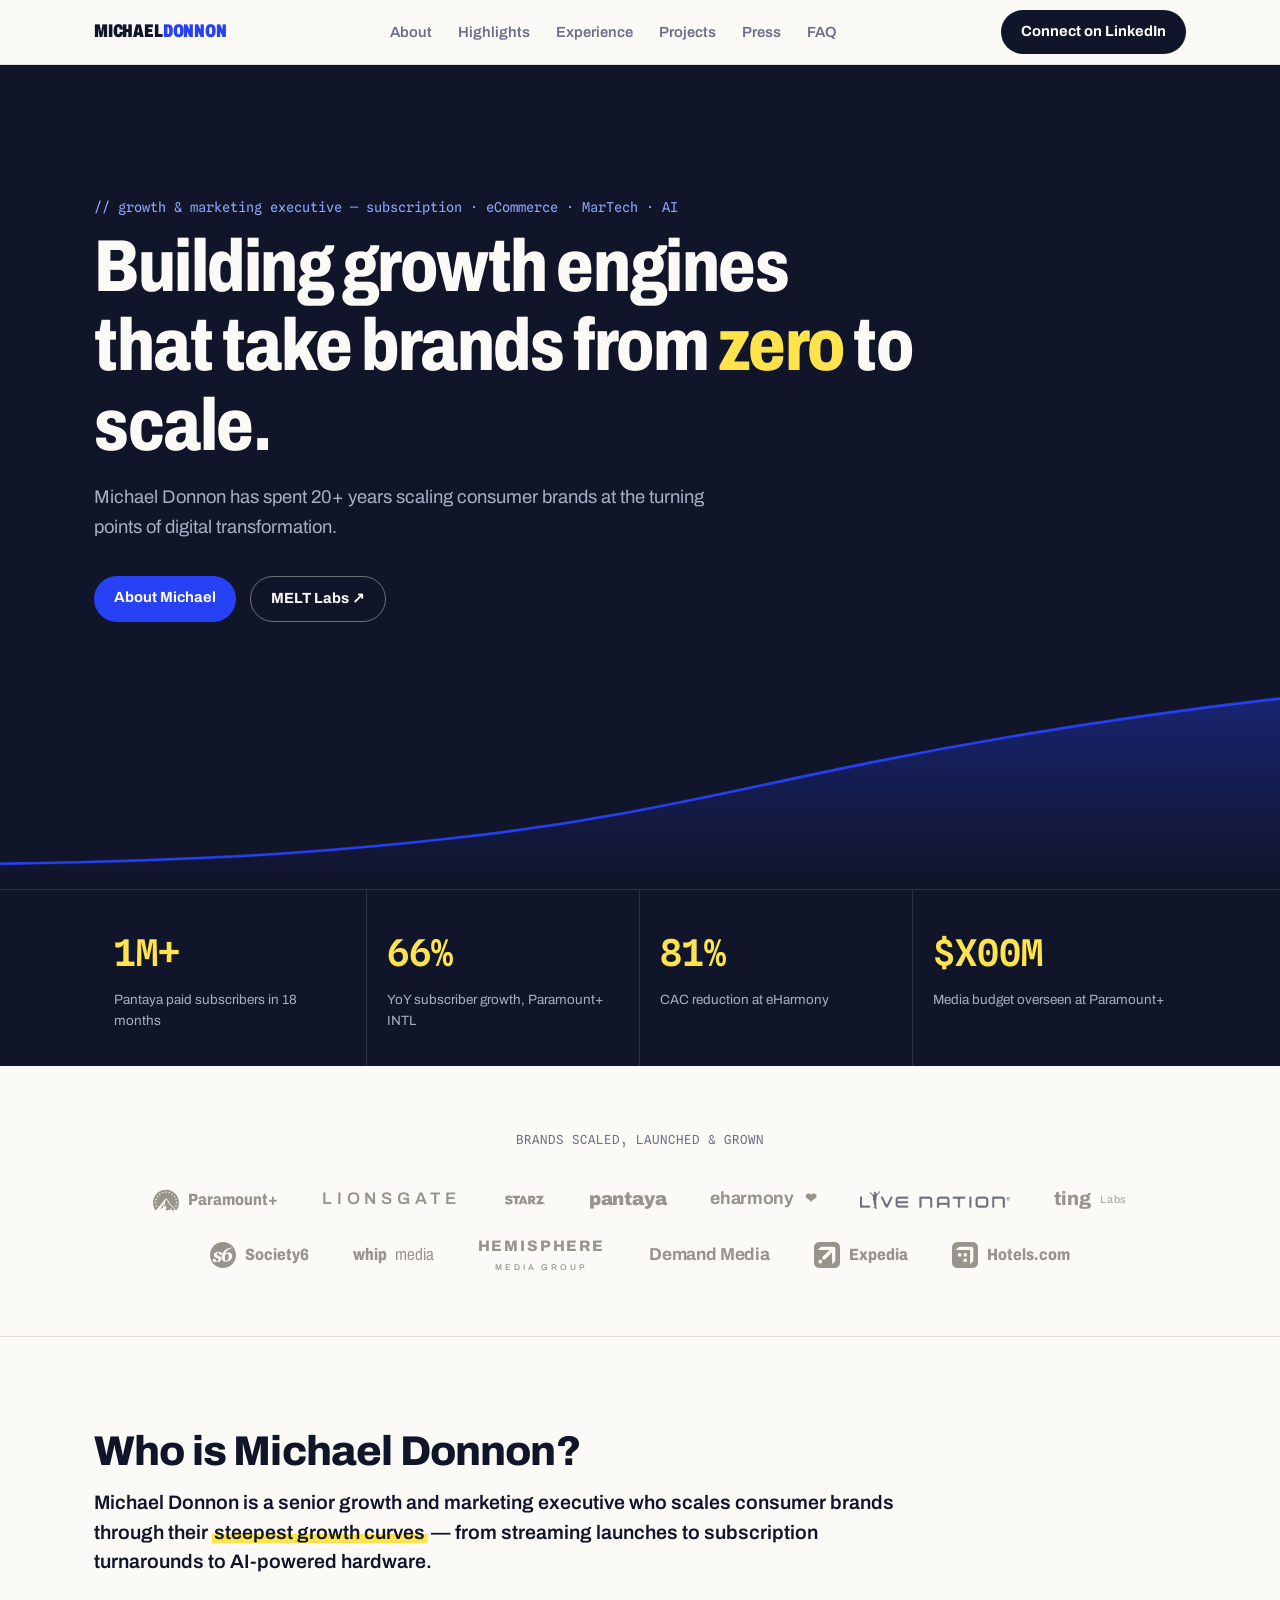
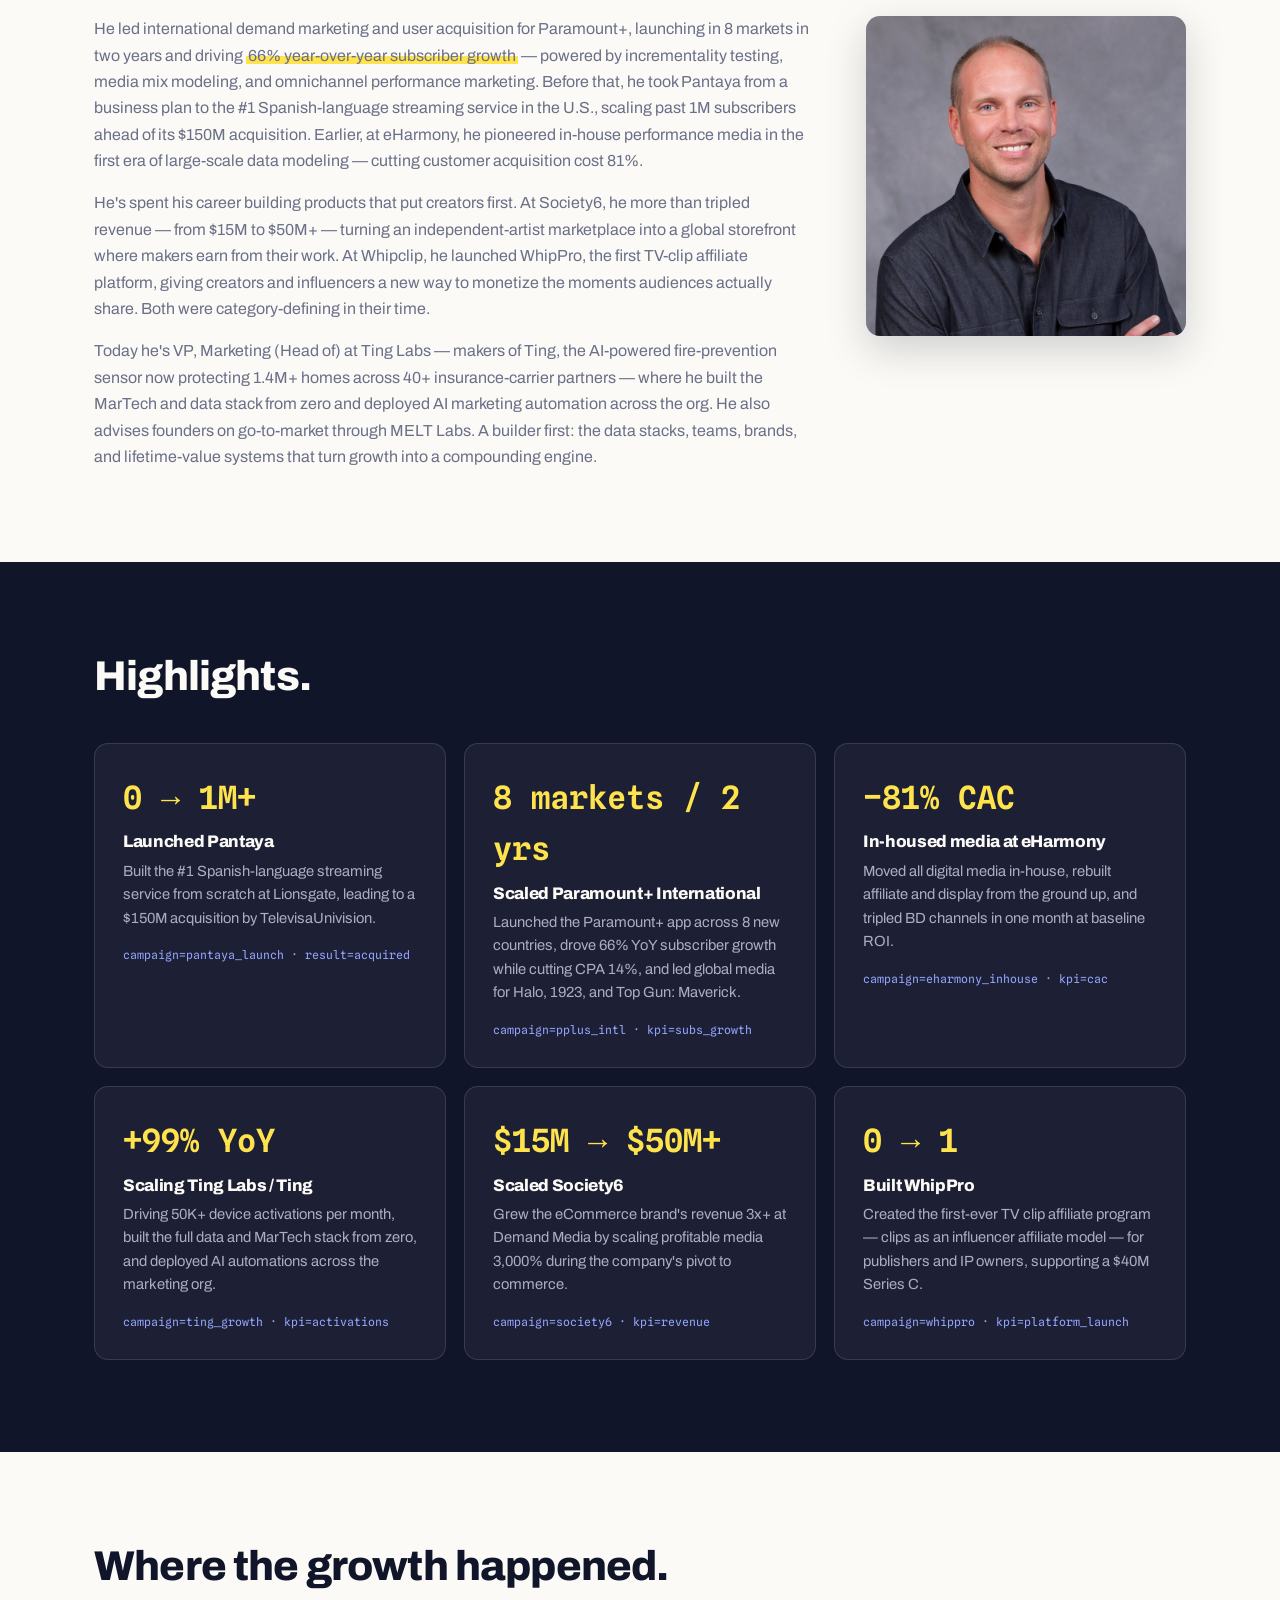
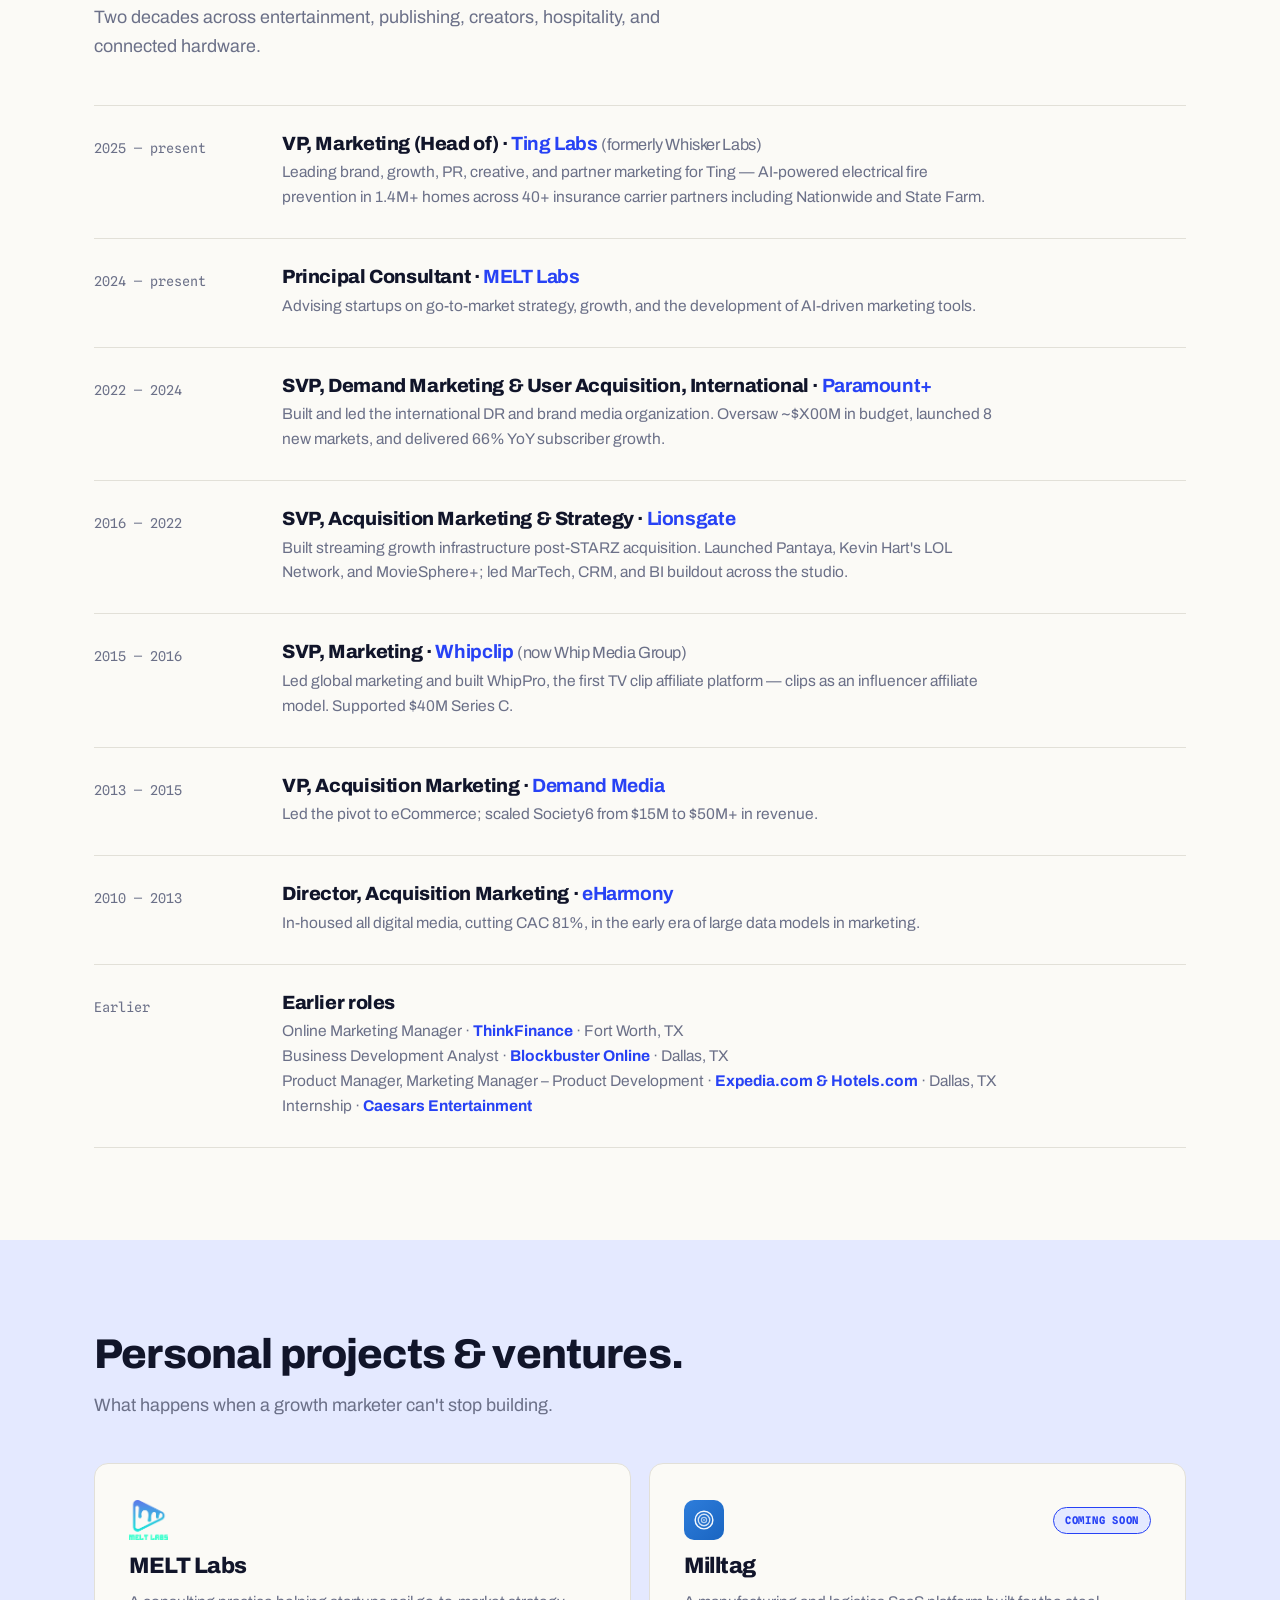
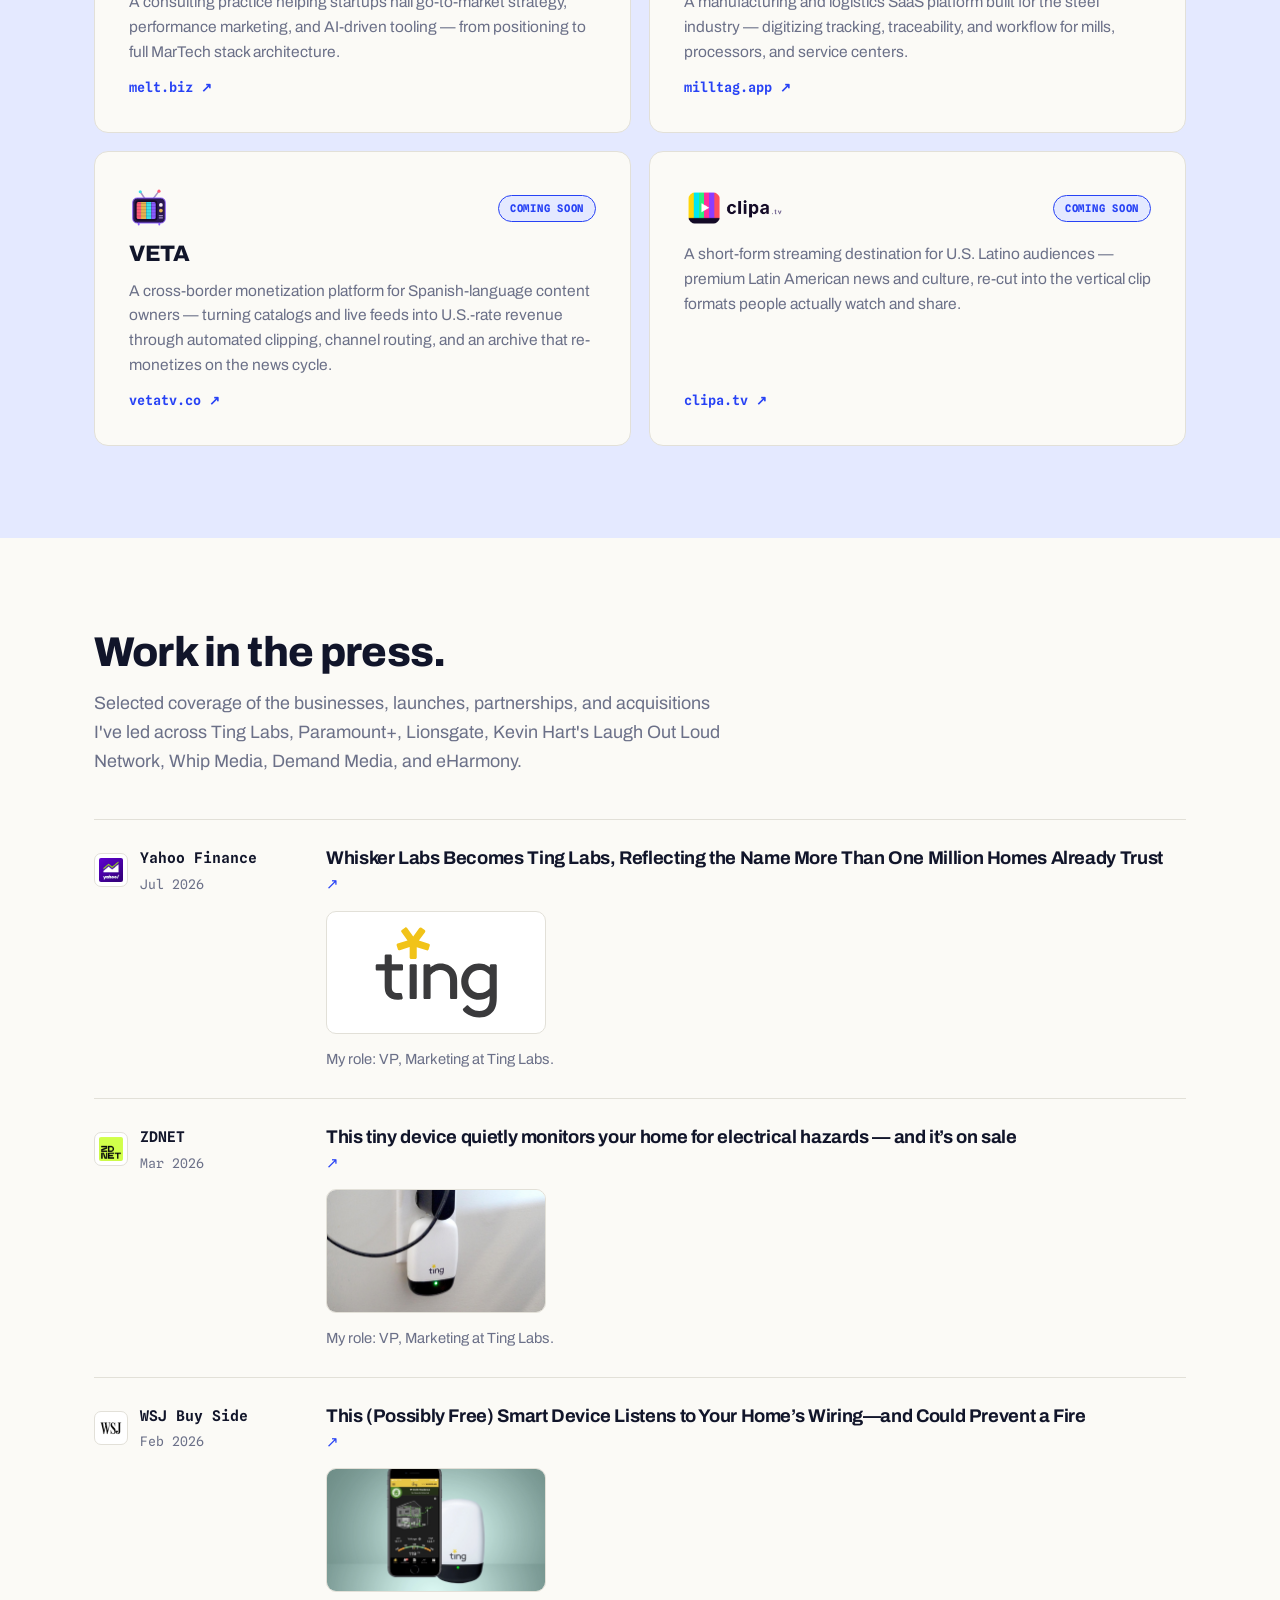
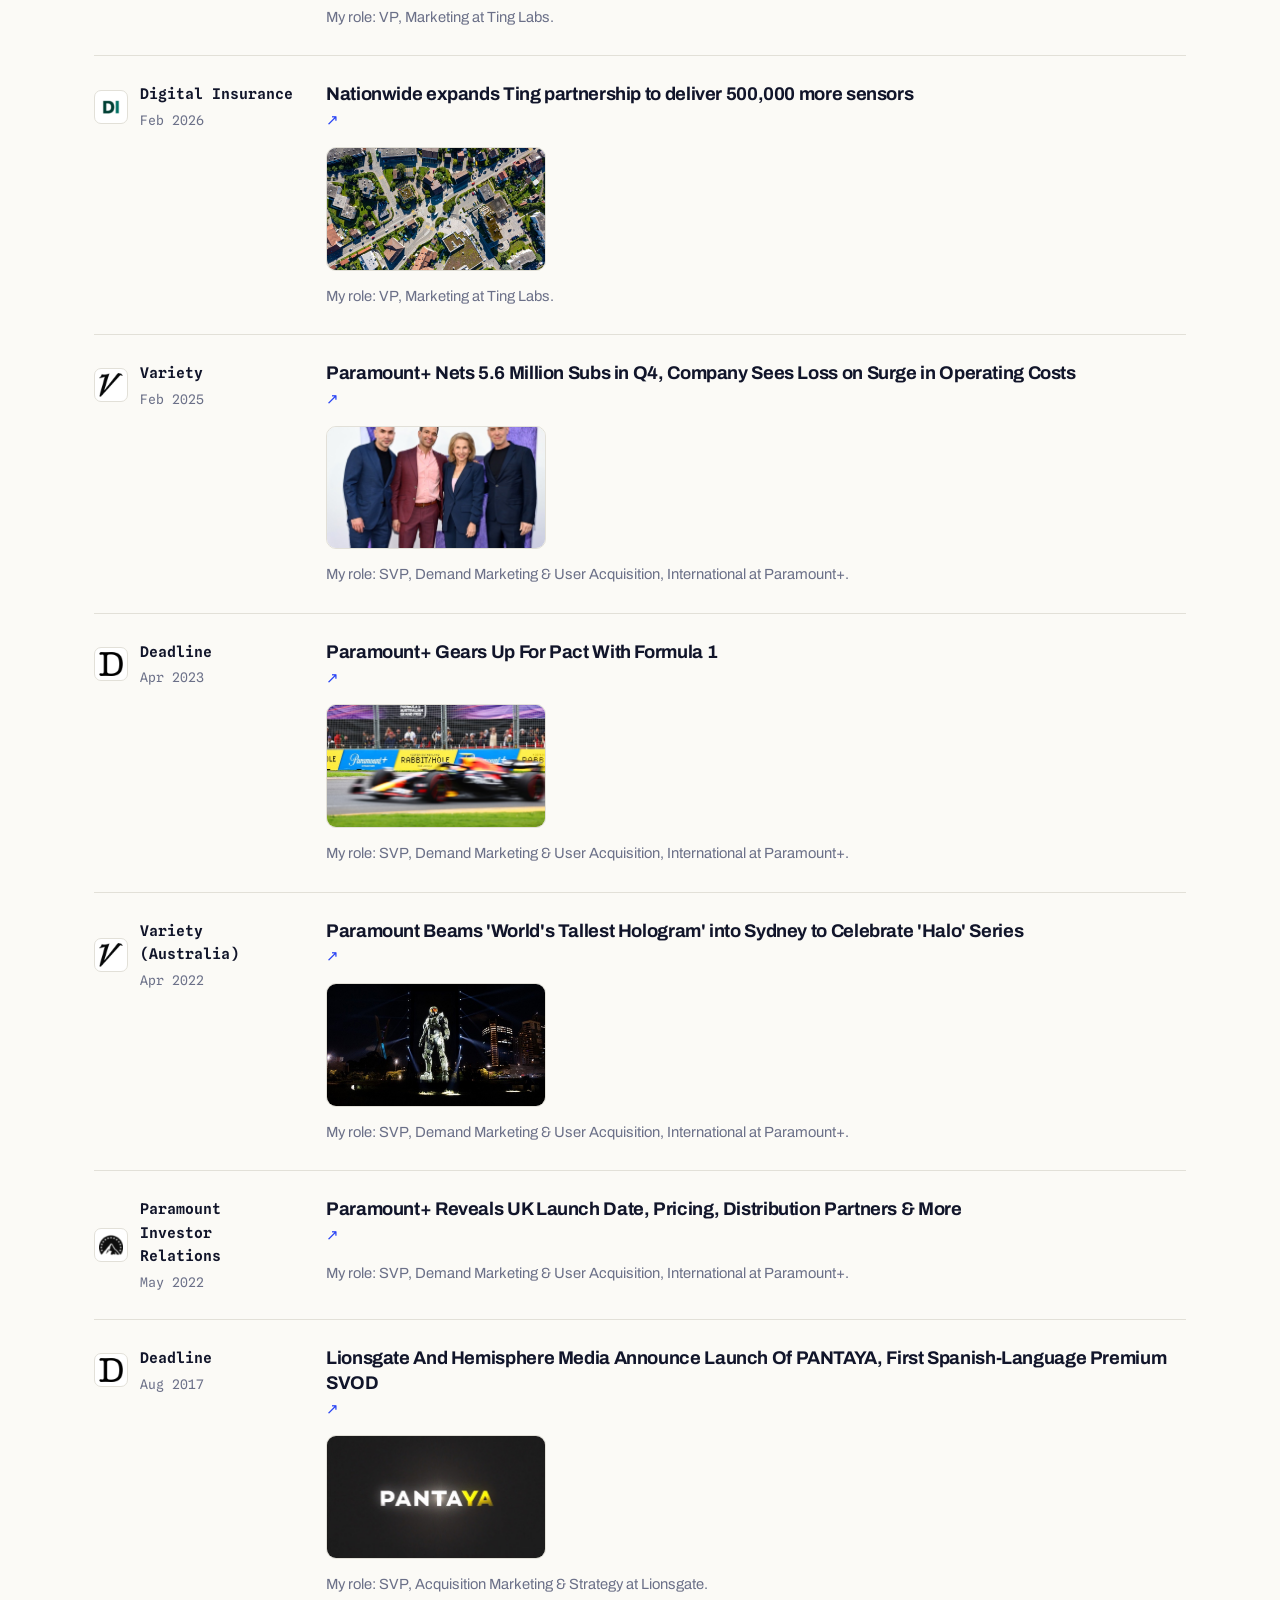
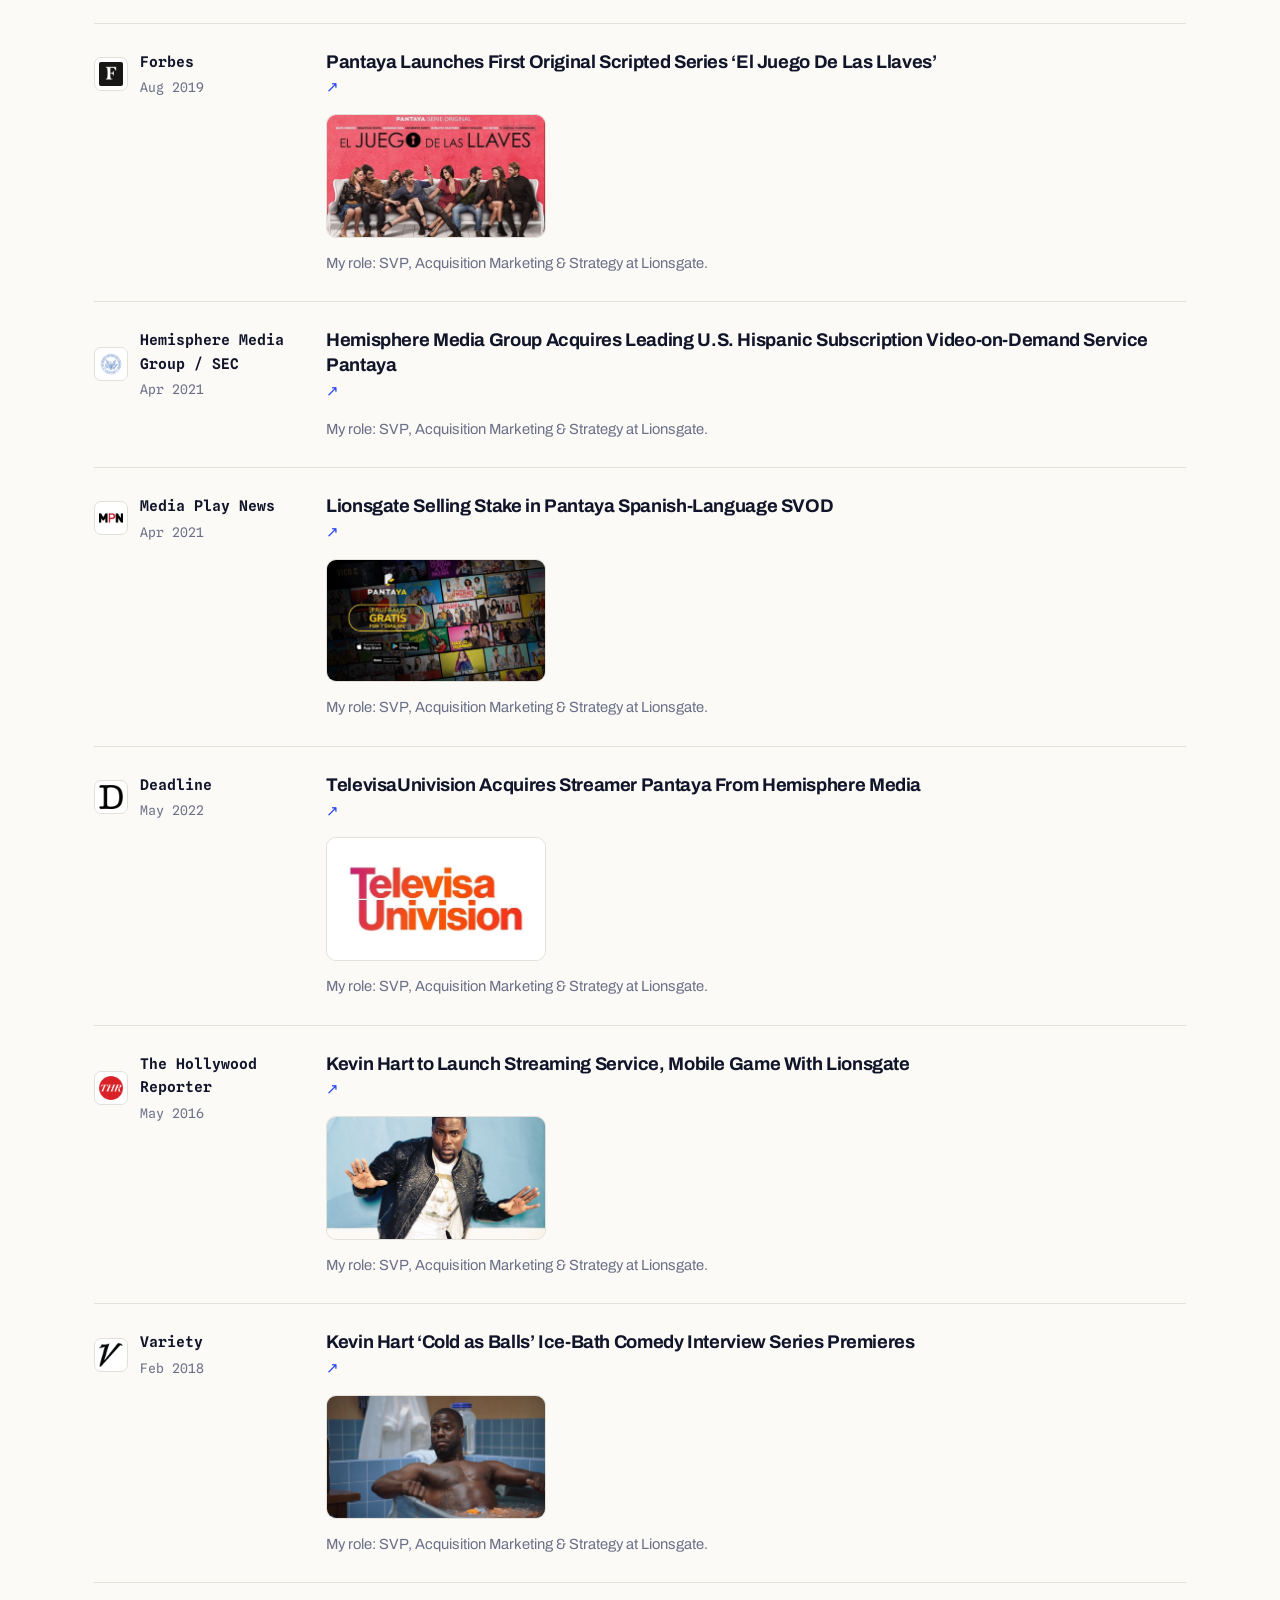
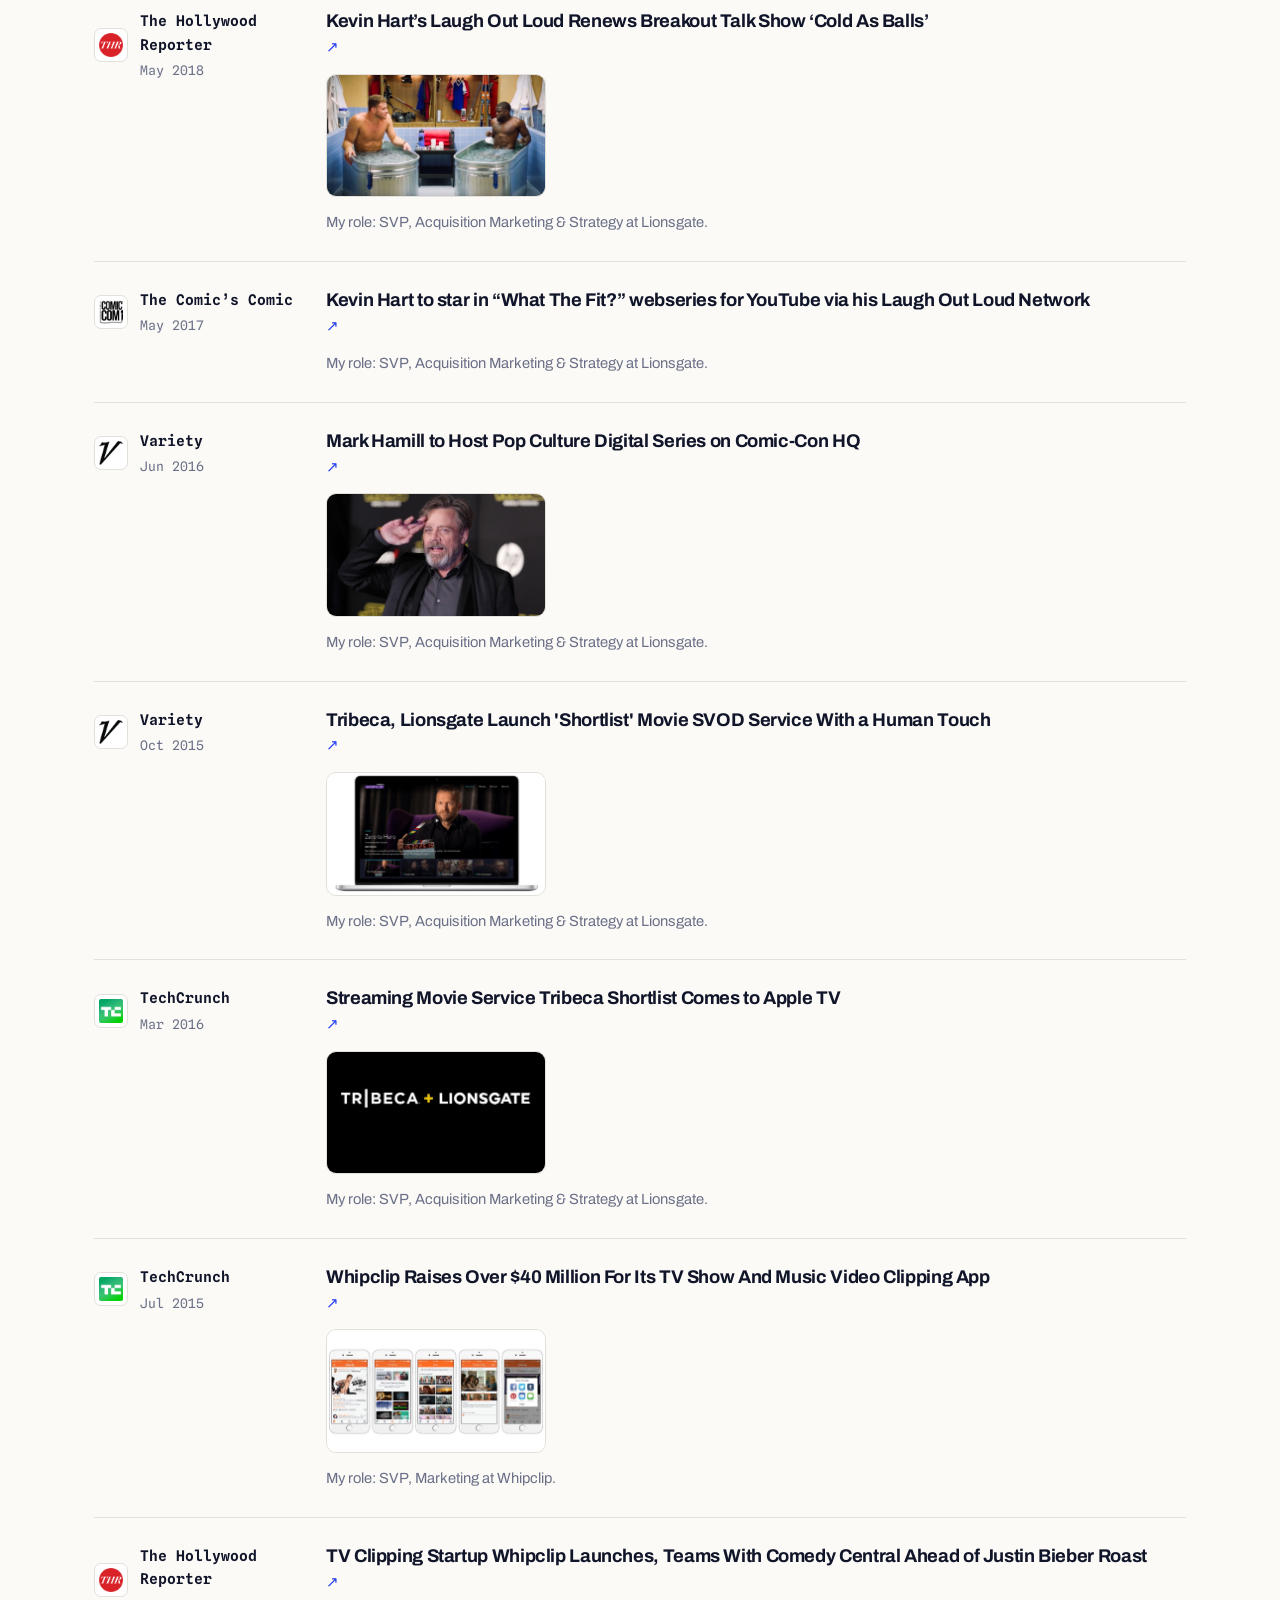
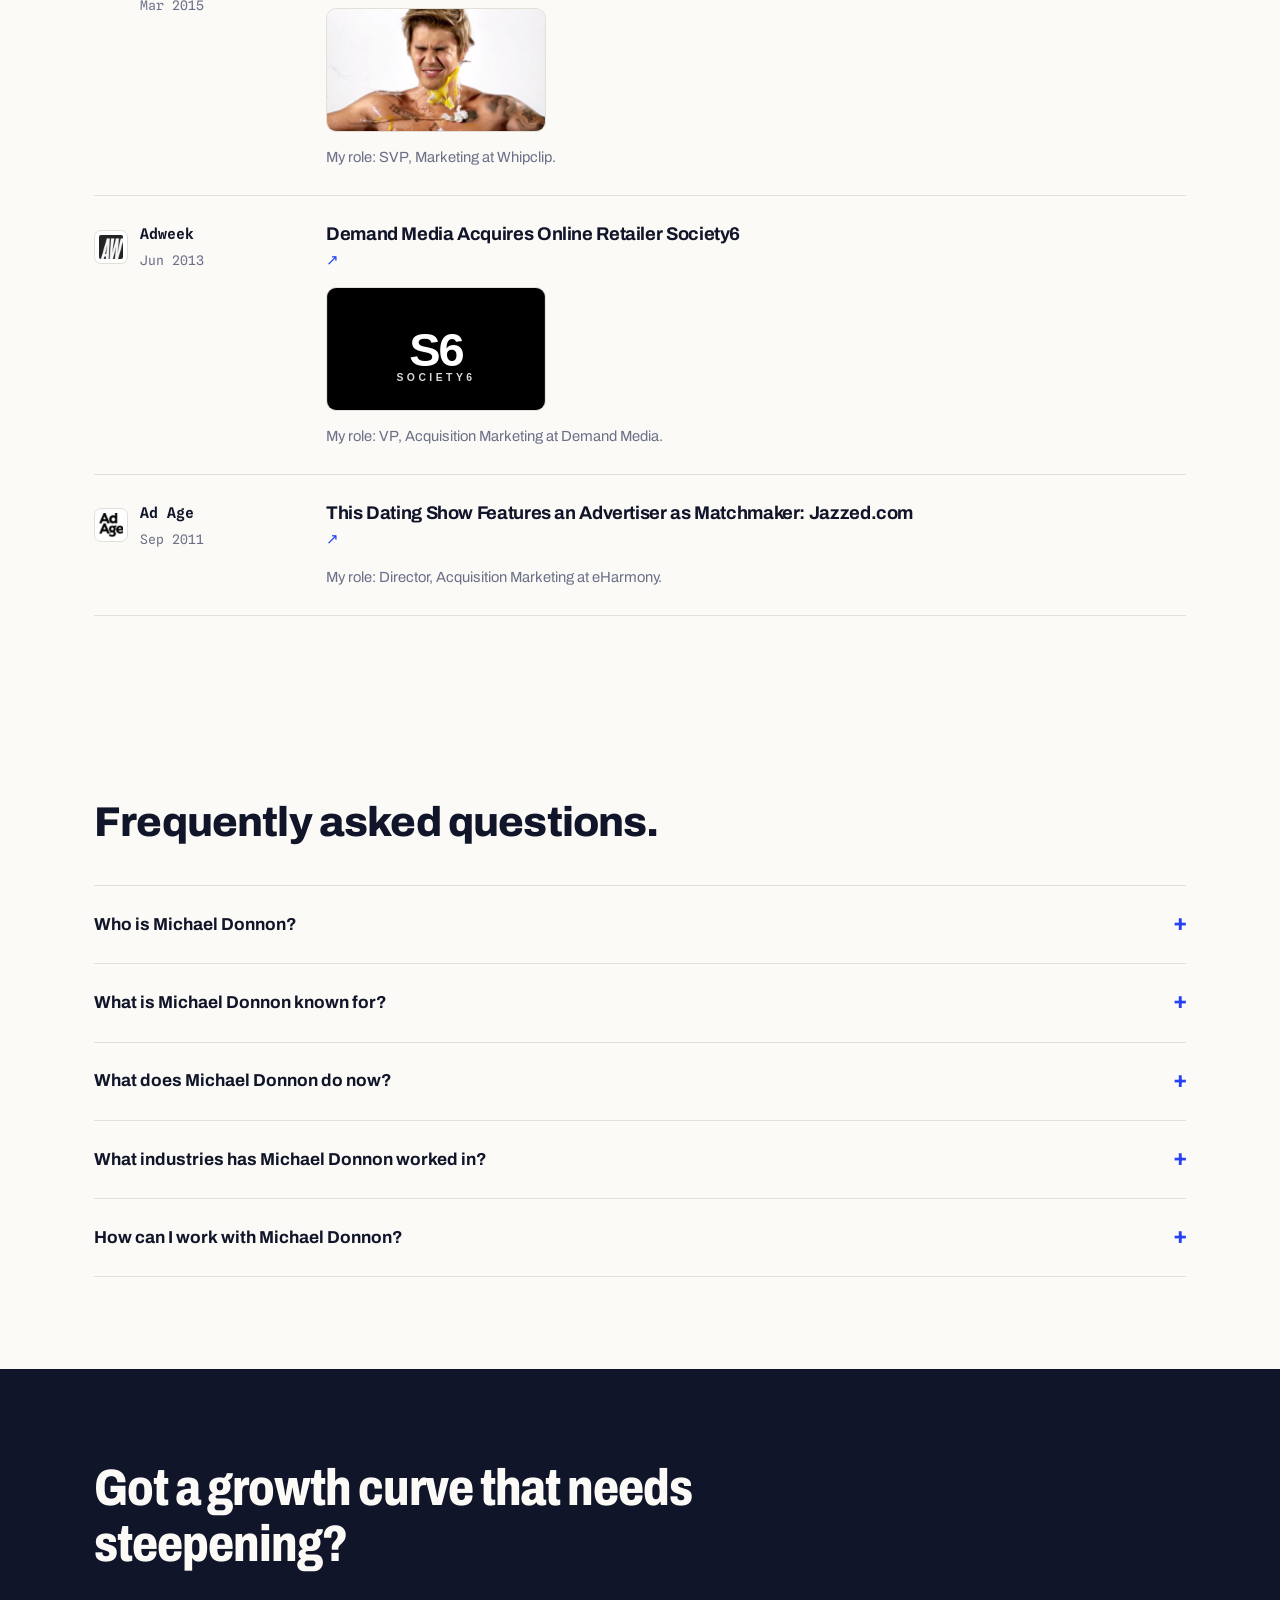
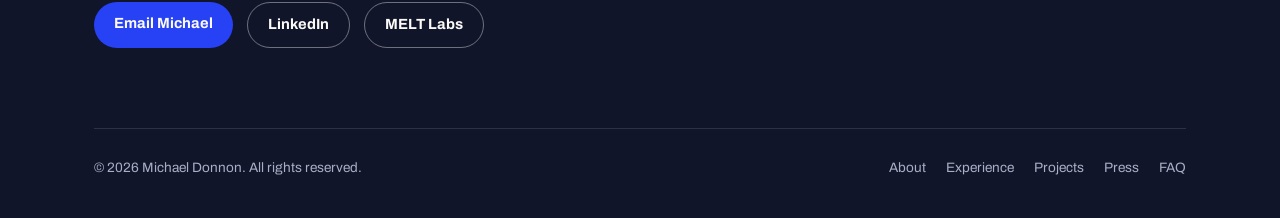
==== commit d1b4cb32: "Experience: broaden industries lede (entertainment, publishing, creators, hospitality) Co-Authored-B" ====
--- a/index.html
+++ b/index.html
@@ -709,7 +709,7 @@
   <section id="experience">
     <div class="wrap">
       <h2>Where the growth happened.</h2>
-      <p class="lede">Two decades across streaming, subscription, marketplaces, and connected hardware.</p>
+      <p class="lede">Two decades across entertainment, publishing, creators, hospitality, and connected hardware.</p>
 
       <div class="xp-item reveal">
         <div class="xp-when">2025 — present</div>
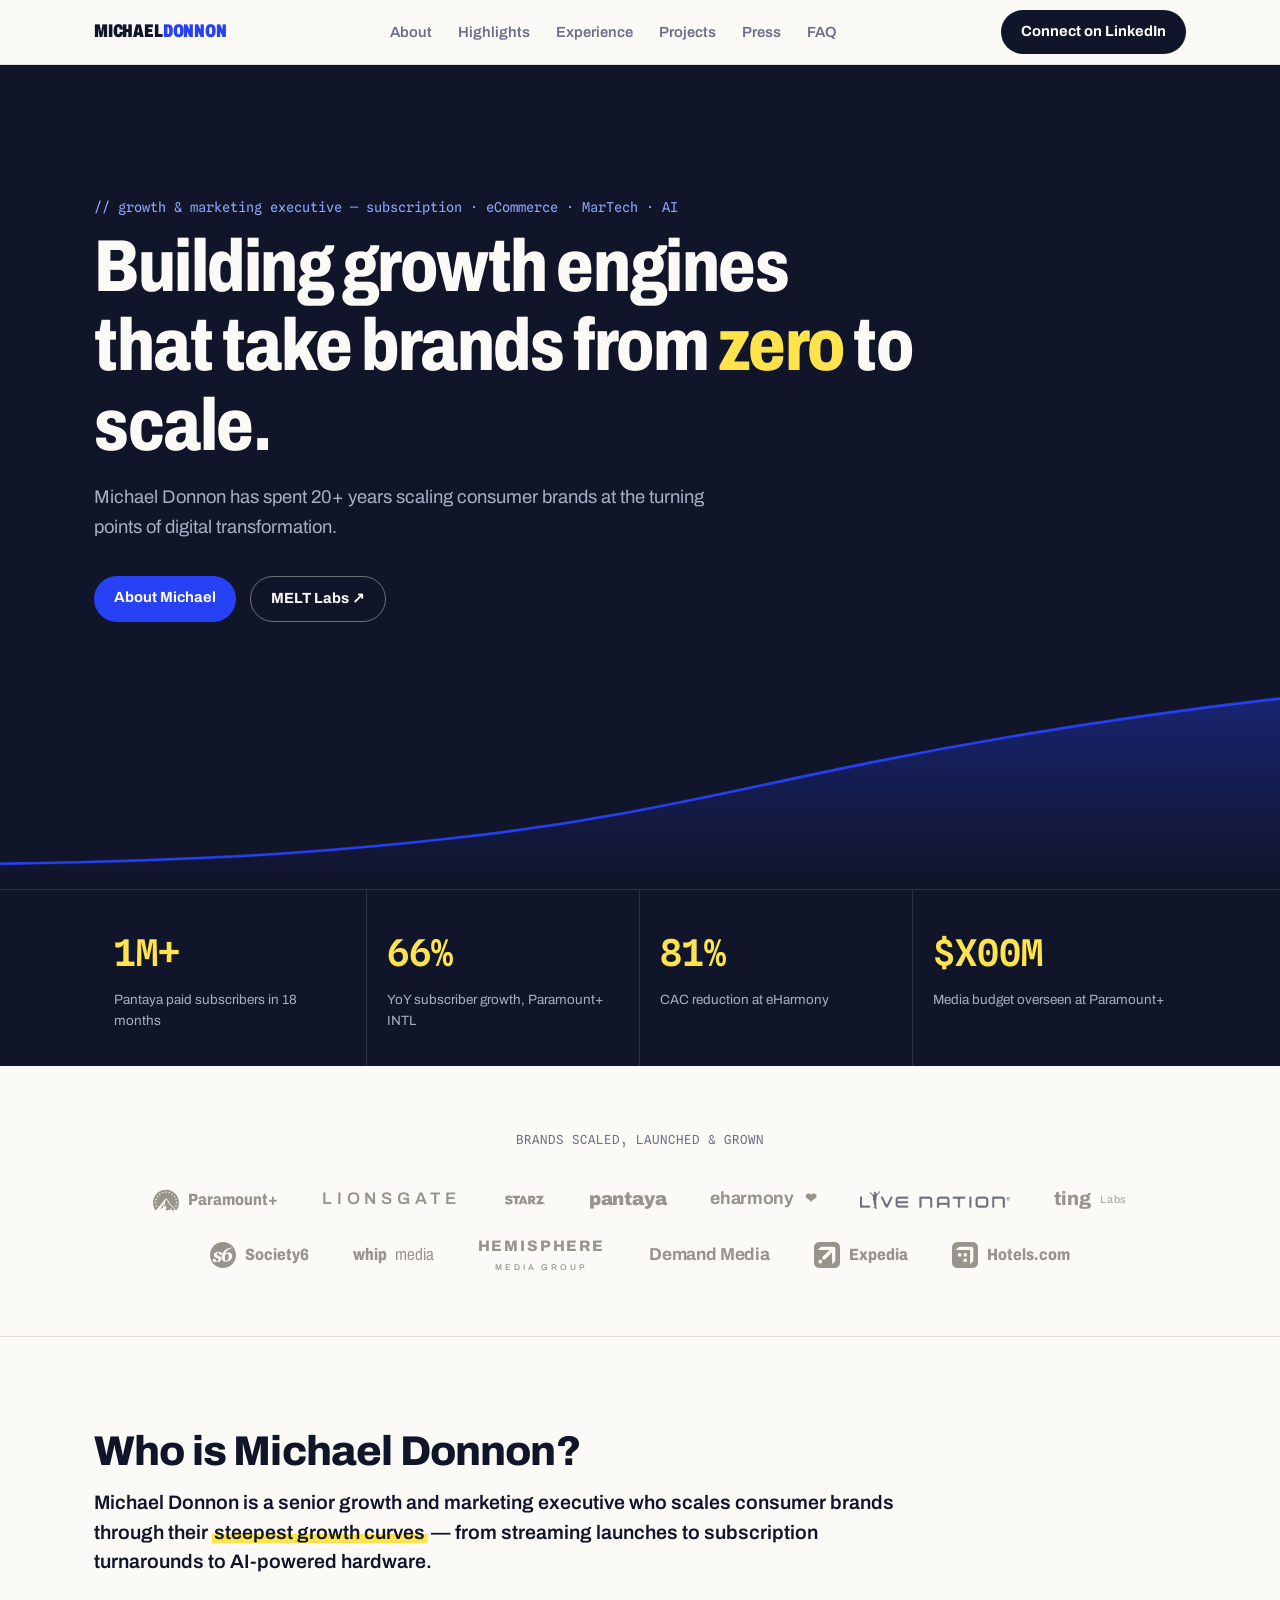
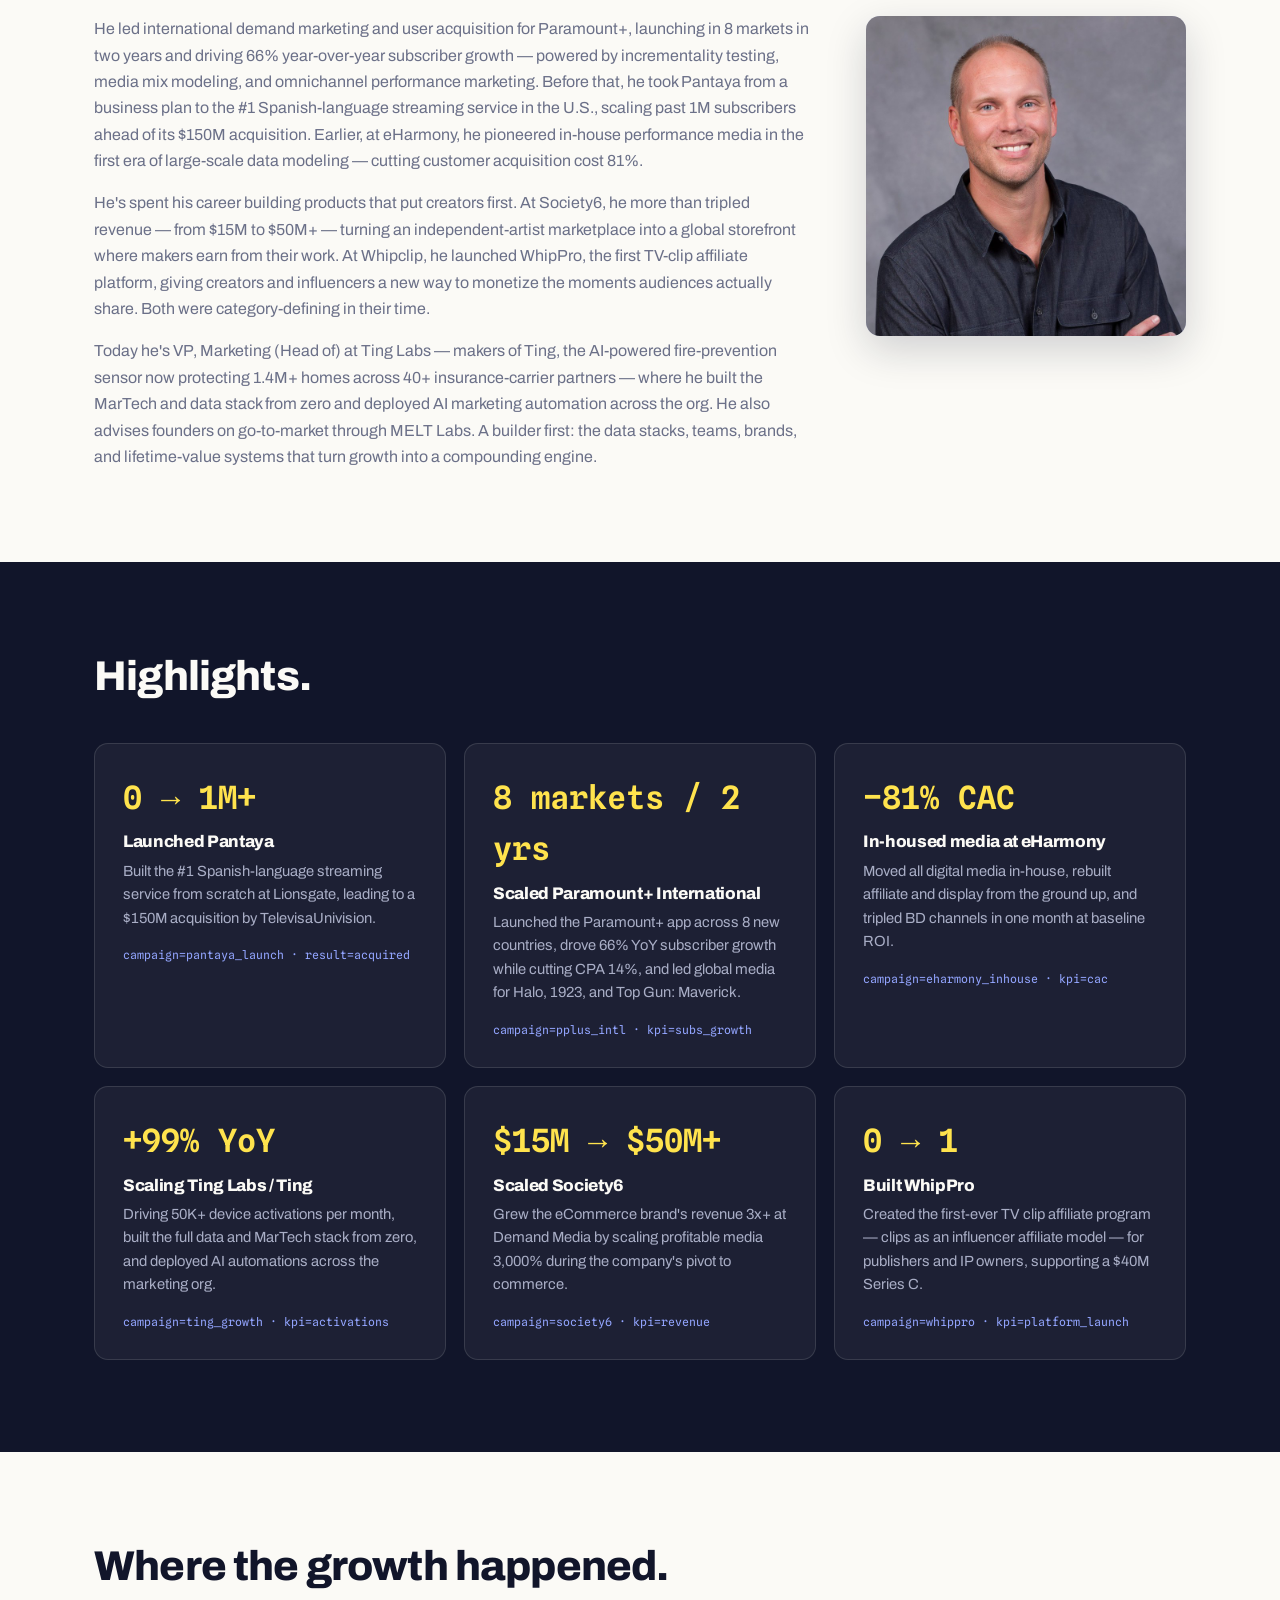
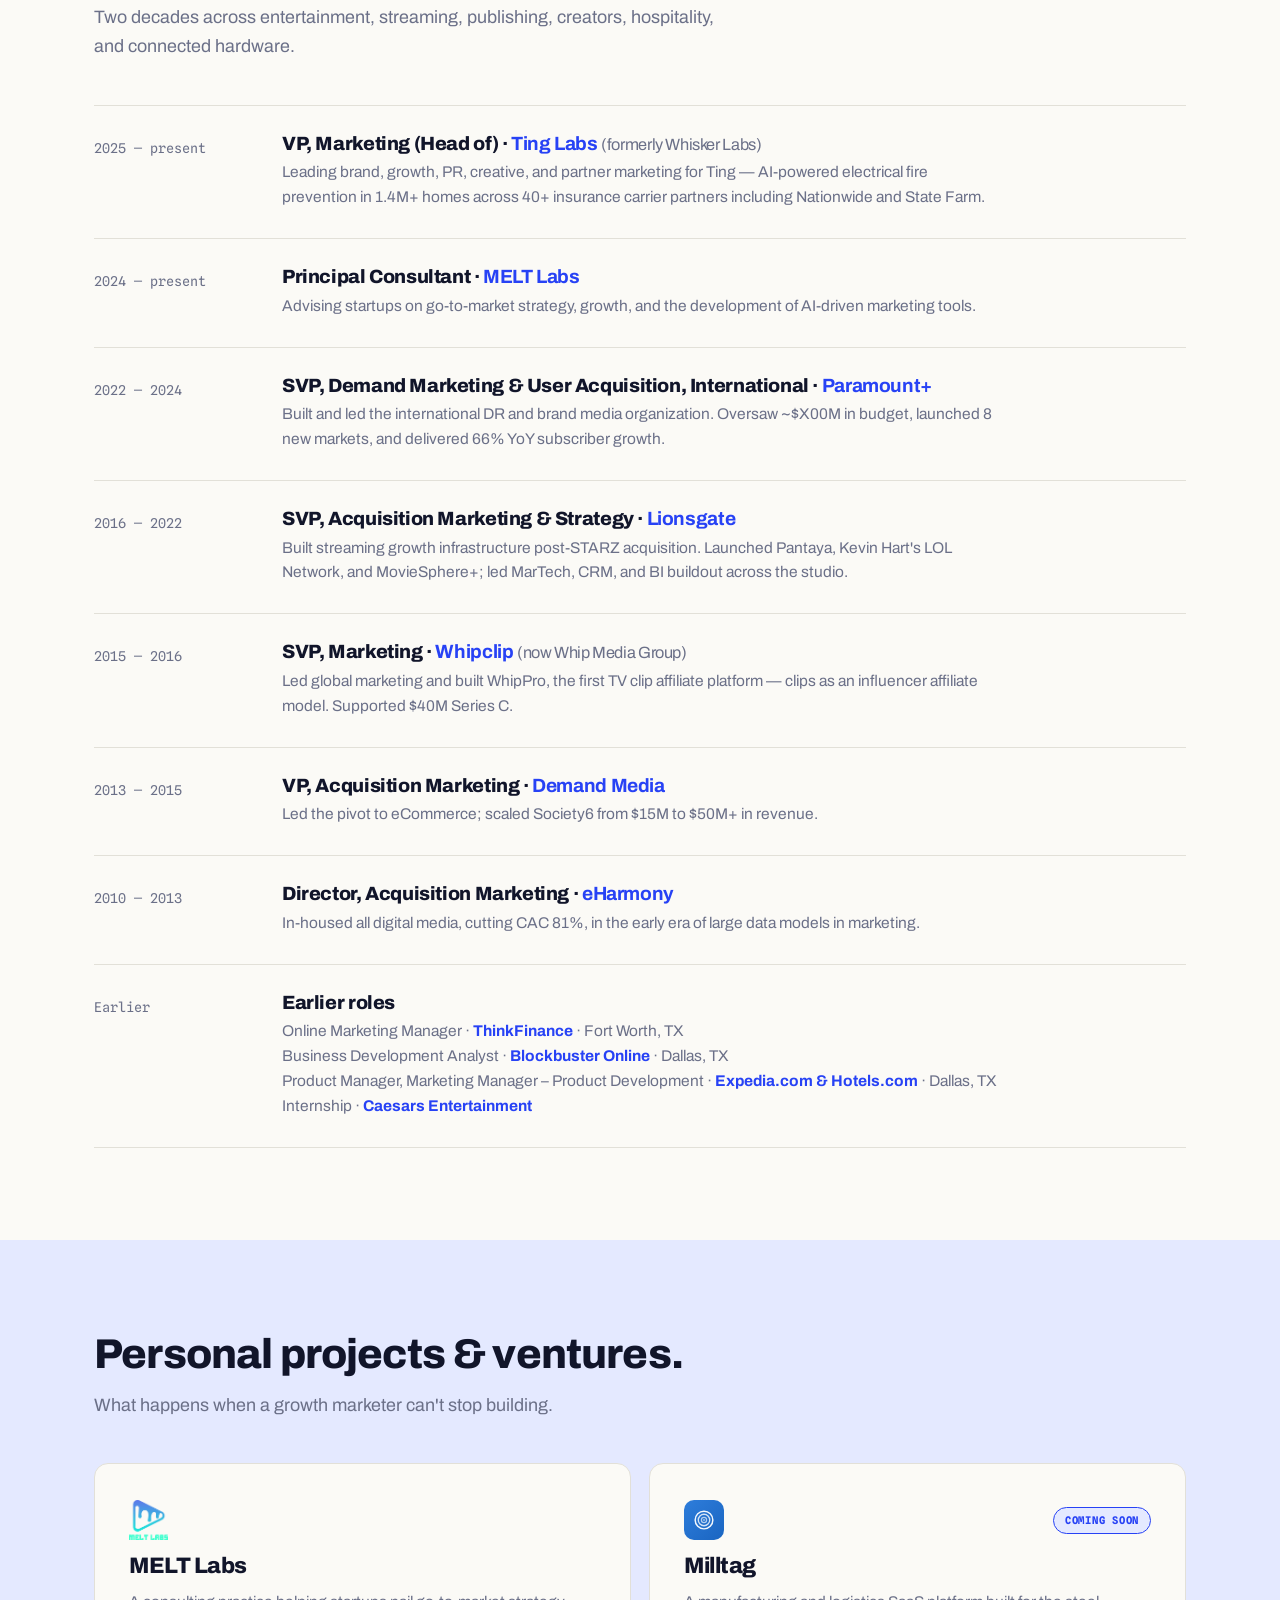
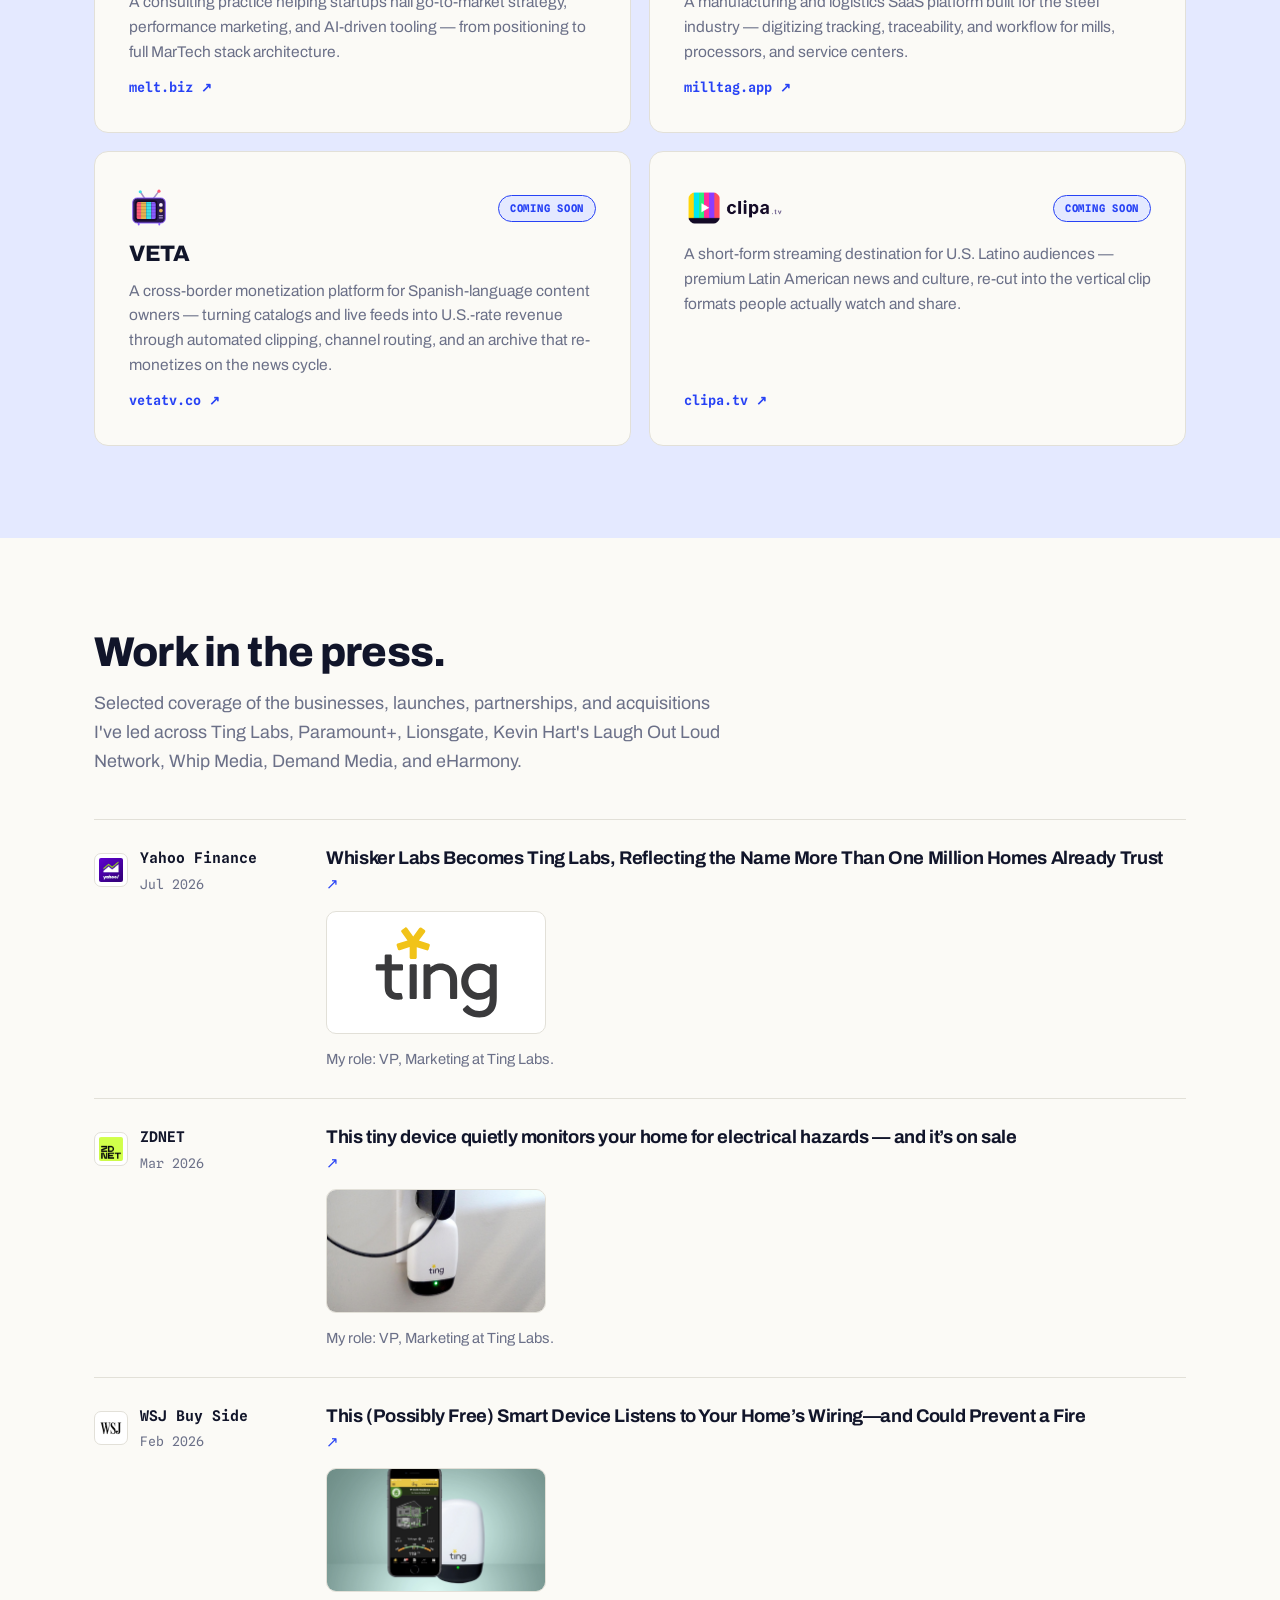
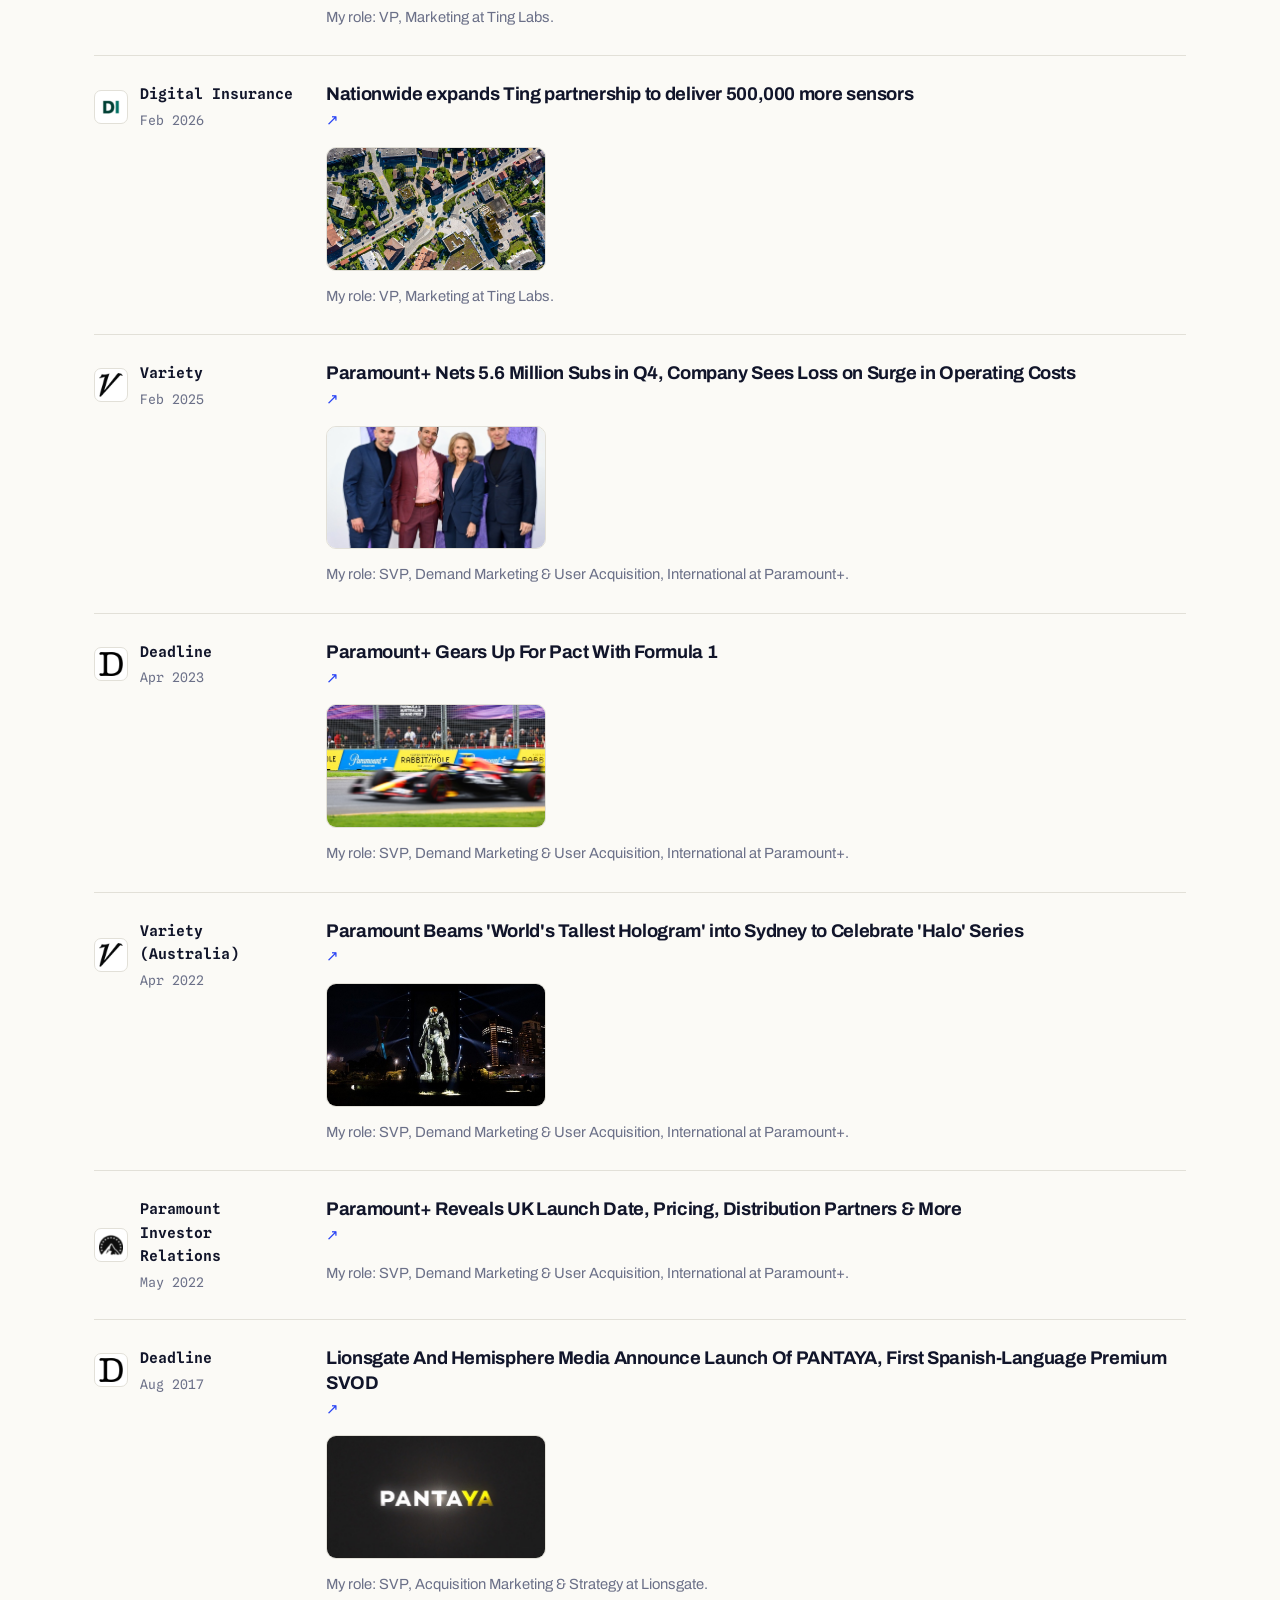
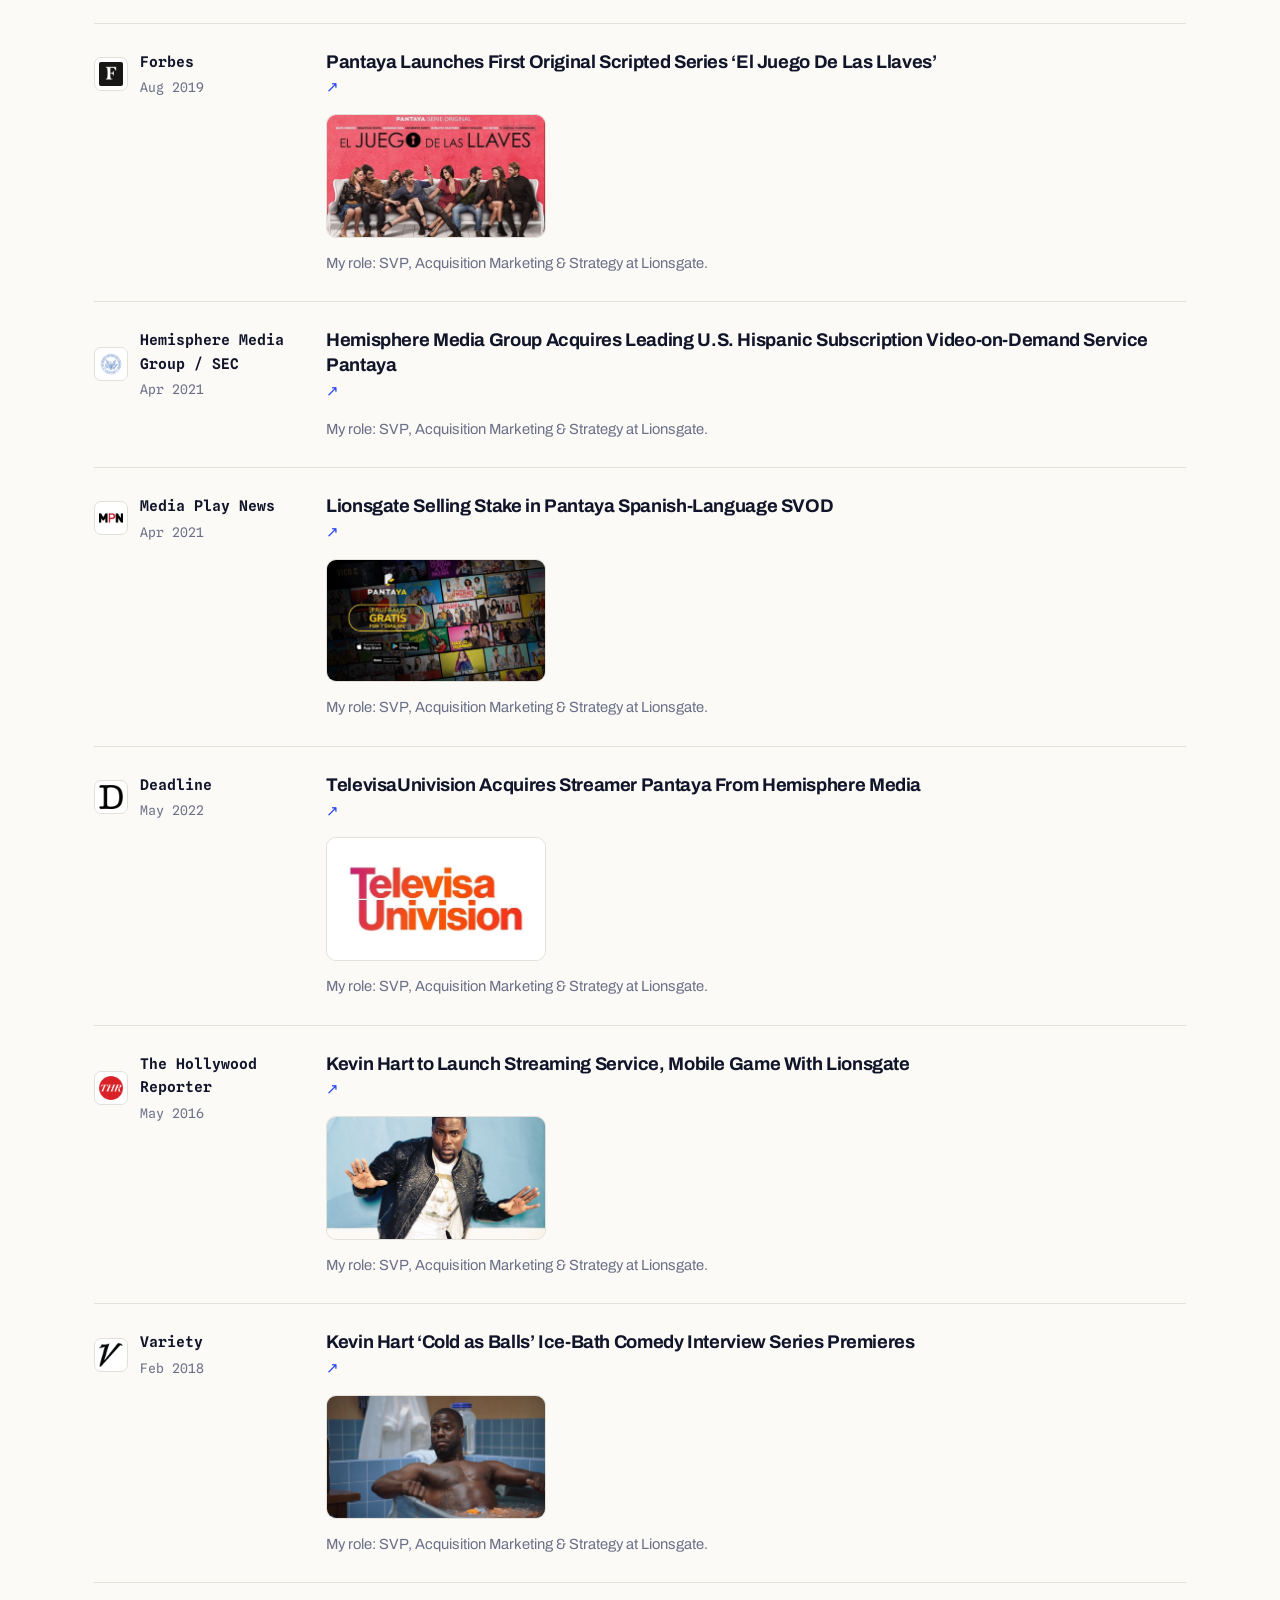
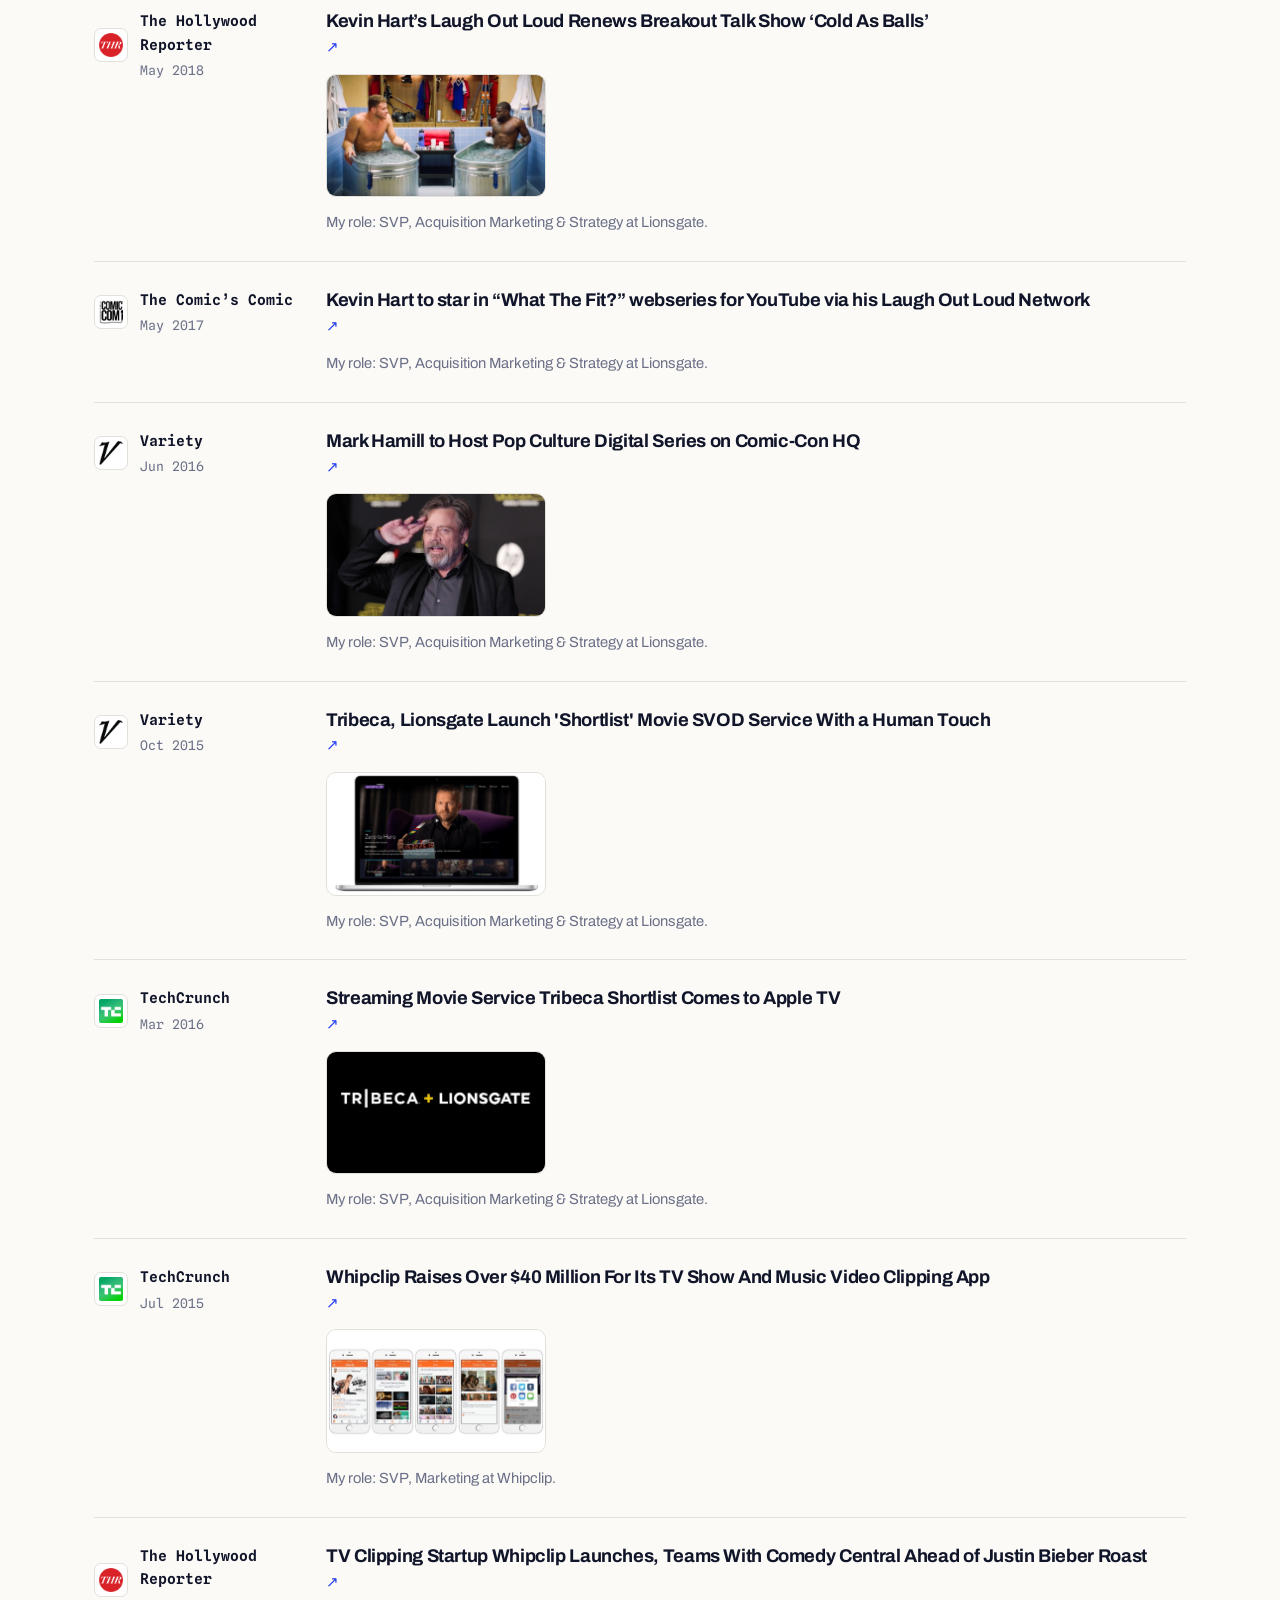
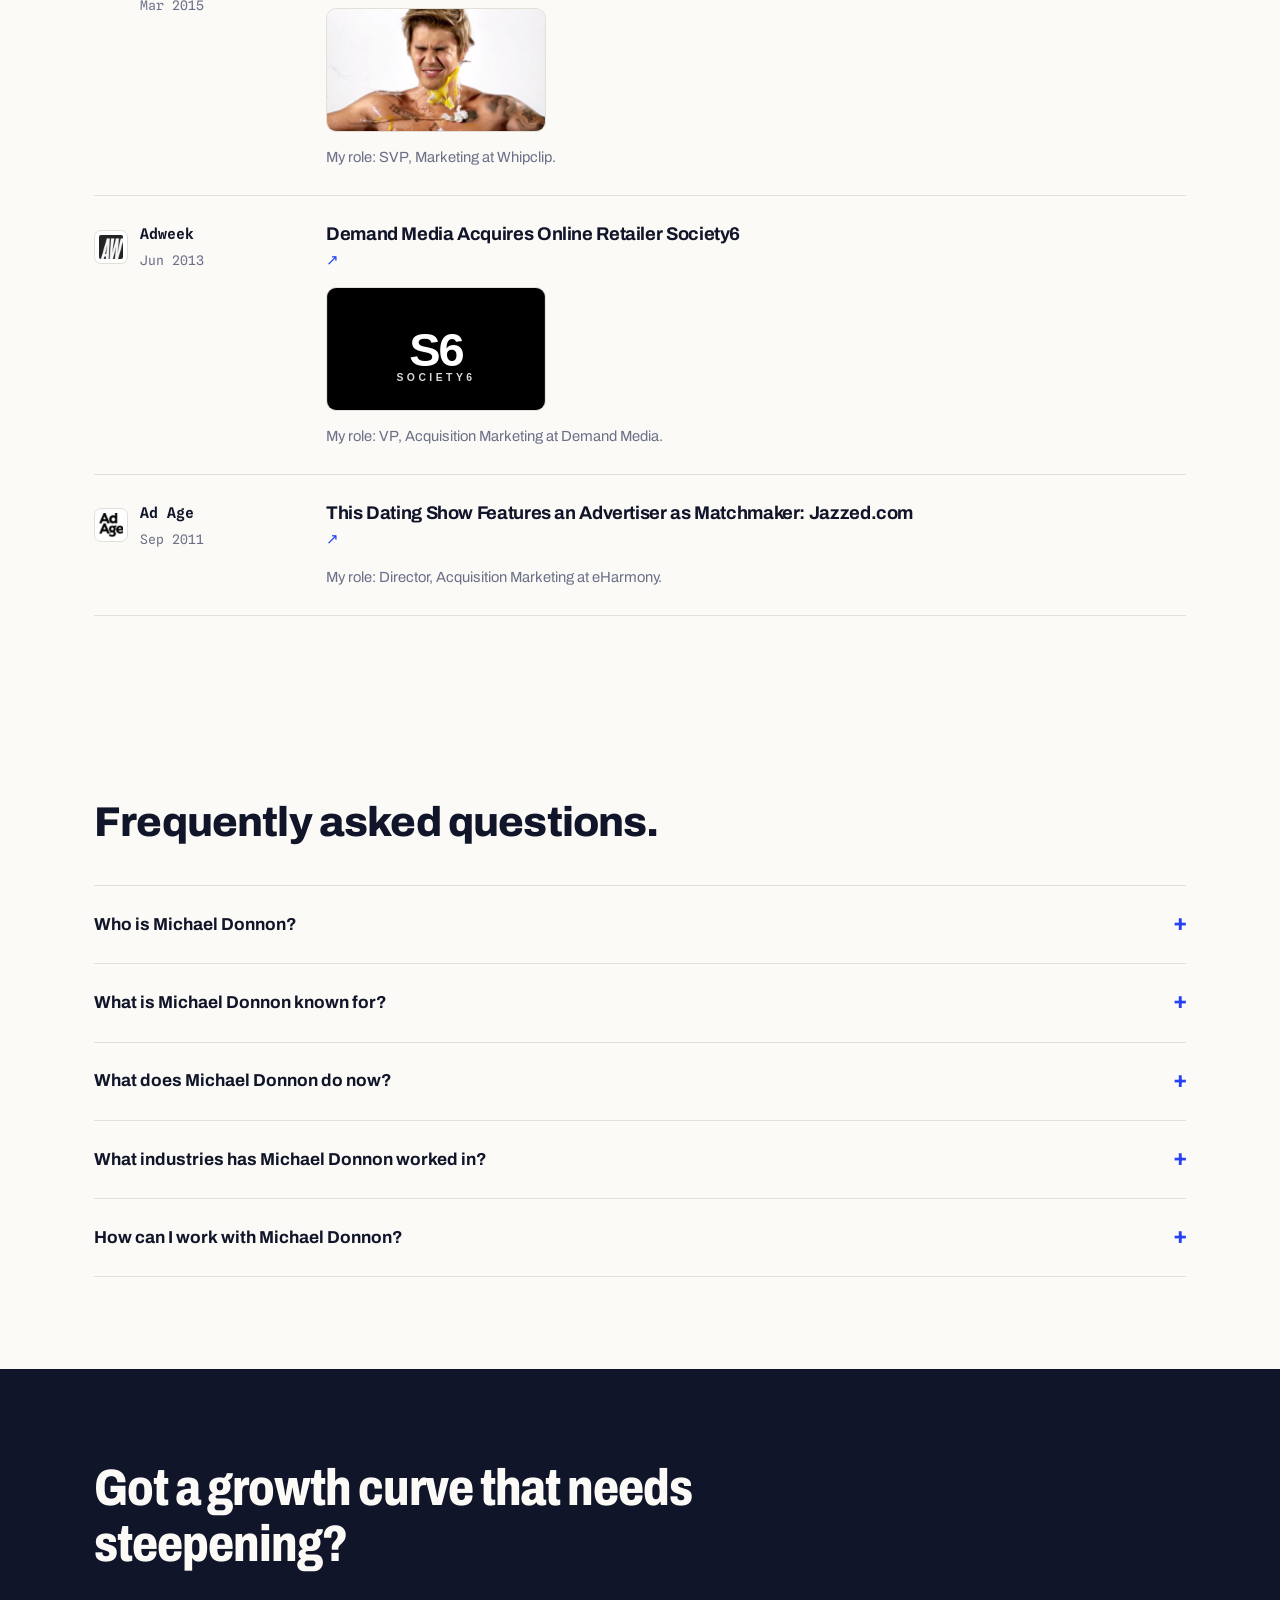
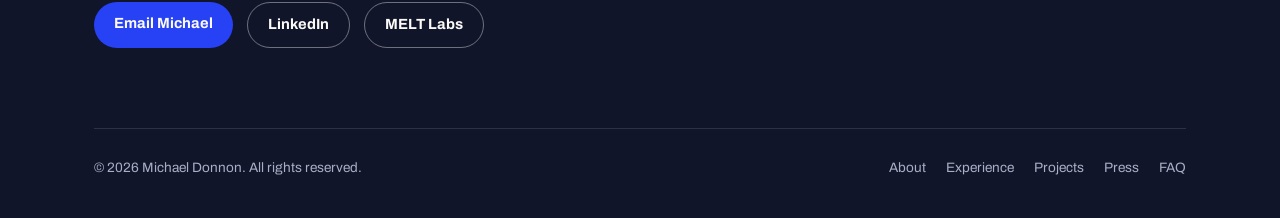
==== commit a0bcfbcf: "Copy: add streaming to industries lede; unhighlight 66% growth stat Co-Authored-By: Claude Opus 4.8 " ====
--- a/index.html
+++ b/index.html
@@ -651,7 +651,7 @@
       </div>
       <div class="about-split">
         <div class="about-copy reveal">
-          <p>He led international demand marketing and user acquisition for Paramount+, launching in 8 markets in two years and driving <mark>66% year-over-year subscriber growth</mark> — powered by incrementality testing, media mix modeling, and omnichannel performance marketing. Before that, he took Pantaya from a business plan to the #1 Spanish-language streaming service in the U.S., scaling past 1M subscribers ahead of its $150M acquisition. Earlier, at eHarmony, he pioneered in-house performance media in the first era of large-scale data modeling — cutting customer acquisition cost 81%.</p>
+          <p>He led international demand marketing and user acquisition for Paramount+, launching in 8 markets in two years and driving 66% year-over-year subscriber growth — powered by incrementality testing, media mix modeling, and omnichannel performance marketing. Before that, he took Pantaya from a business plan to the #1 Spanish-language streaming service in the U.S., scaling past 1M subscribers ahead of its $150M acquisition. Earlier, at eHarmony, he pioneered in-house performance media in the first era of large-scale data modeling — cutting customer acquisition cost 81%.</p>
           <p>He's spent his career building products that put creators first. At Society6, he more than tripled revenue — from $15M to $50M+ — turning an independent-artist marketplace into a global storefront where makers earn from their work. At Whipclip, he launched WhipPro, the first TV-clip affiliate platform, giving creators and influencers a new way to monetize the moments audiences actually share. Both were category-defining in their time.</p>
           <p>Today he's VP, Marketing (Head of) at Ting Labs — makers of Ting, the AI-powered fire-prevention sensor now protecting 1.4M+ homes across 40+ insurance-carrier partners — where he built the MarTech and data stack from zero and deployed AI marketing automation across the org. He also advises founders on go-to-market through MELT Labs. A builder first: the data stacks, teams, brands, and lifetime-value systems that turn growth into a compounding engine.</p>
         </div>
@@ -709,7 +709,7 @@
   <section id="experience">
     <div class="wrap">
       <h2>Where the growth happened.</h2>
-      <p class="lede">Two decades across entertainment, publishing, creators, hospitality, and connected hardware.</p>
+      <p class="lede">Two decades across entertainment, streaming, publishing, creators, hospitality, and connected hardware.</p>
 
       <div class="xp-item reveal">
         <div class="xp-when">2025 — present</div>
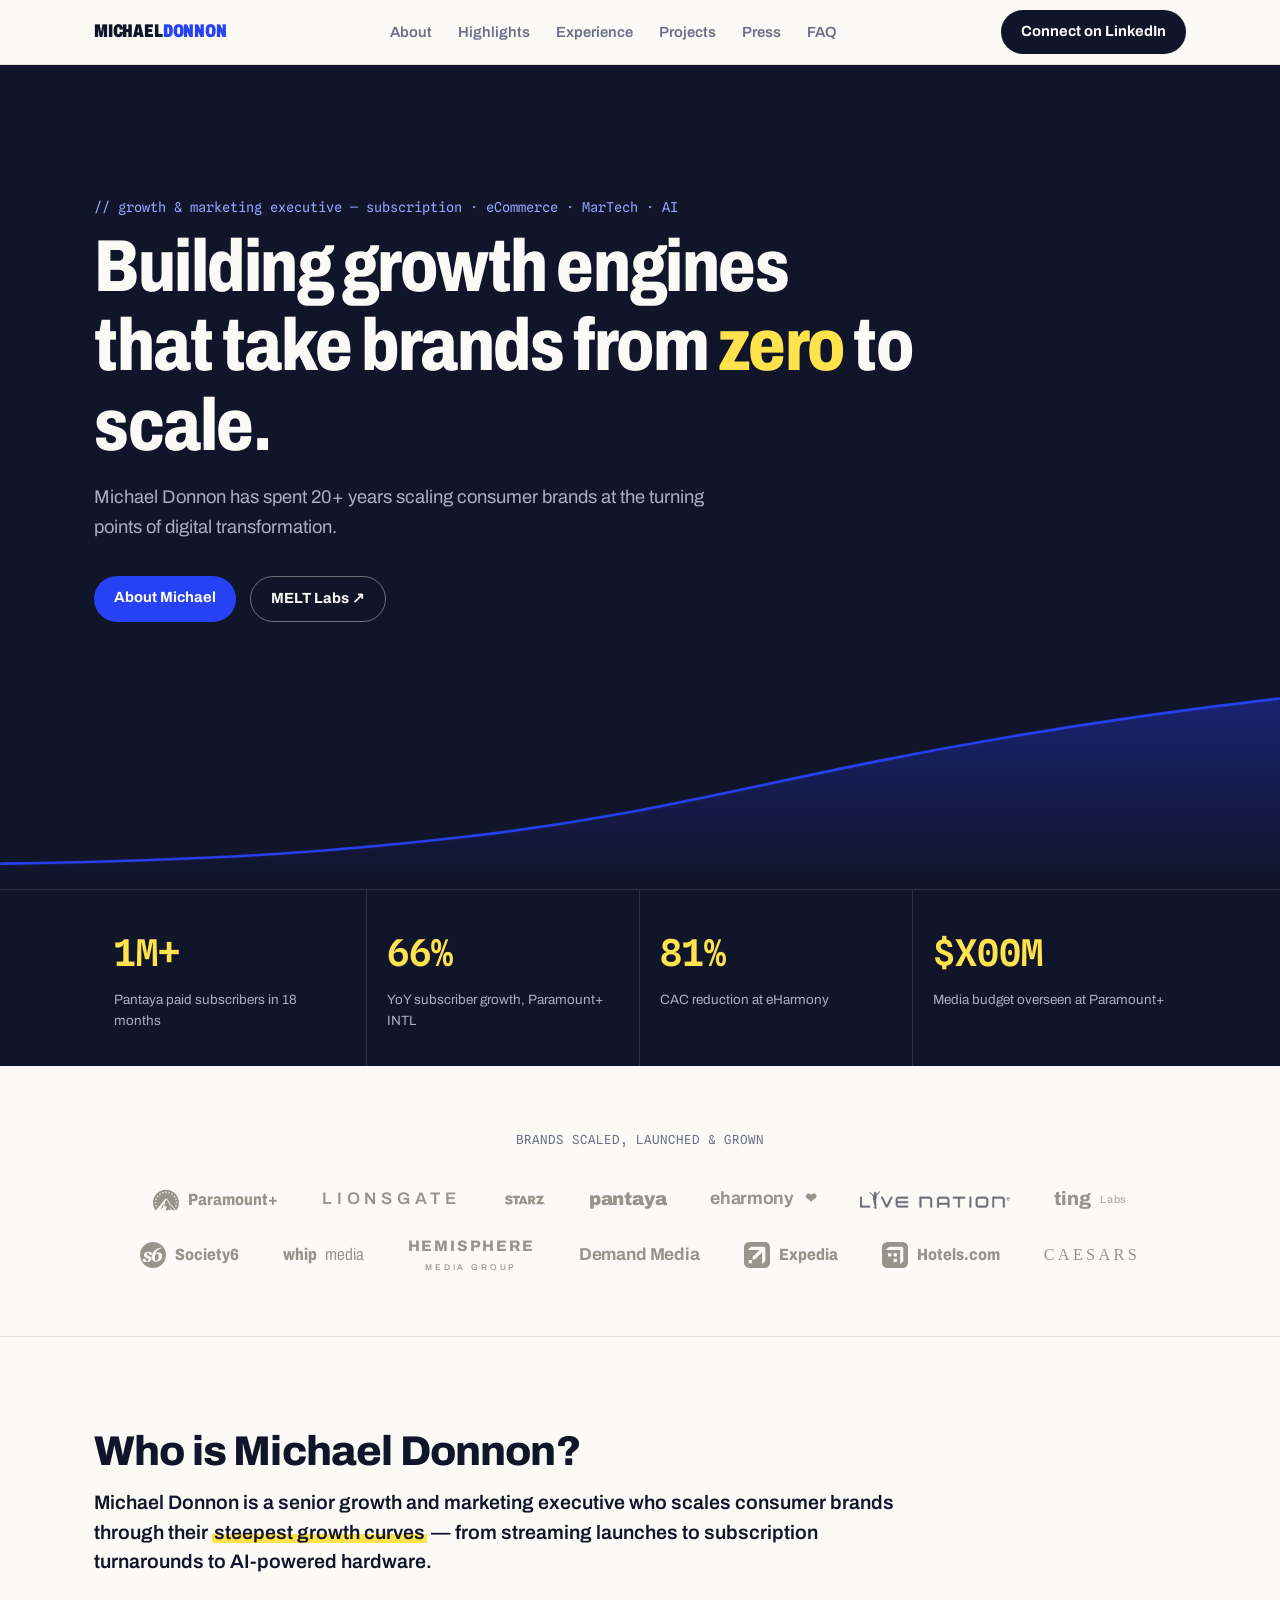
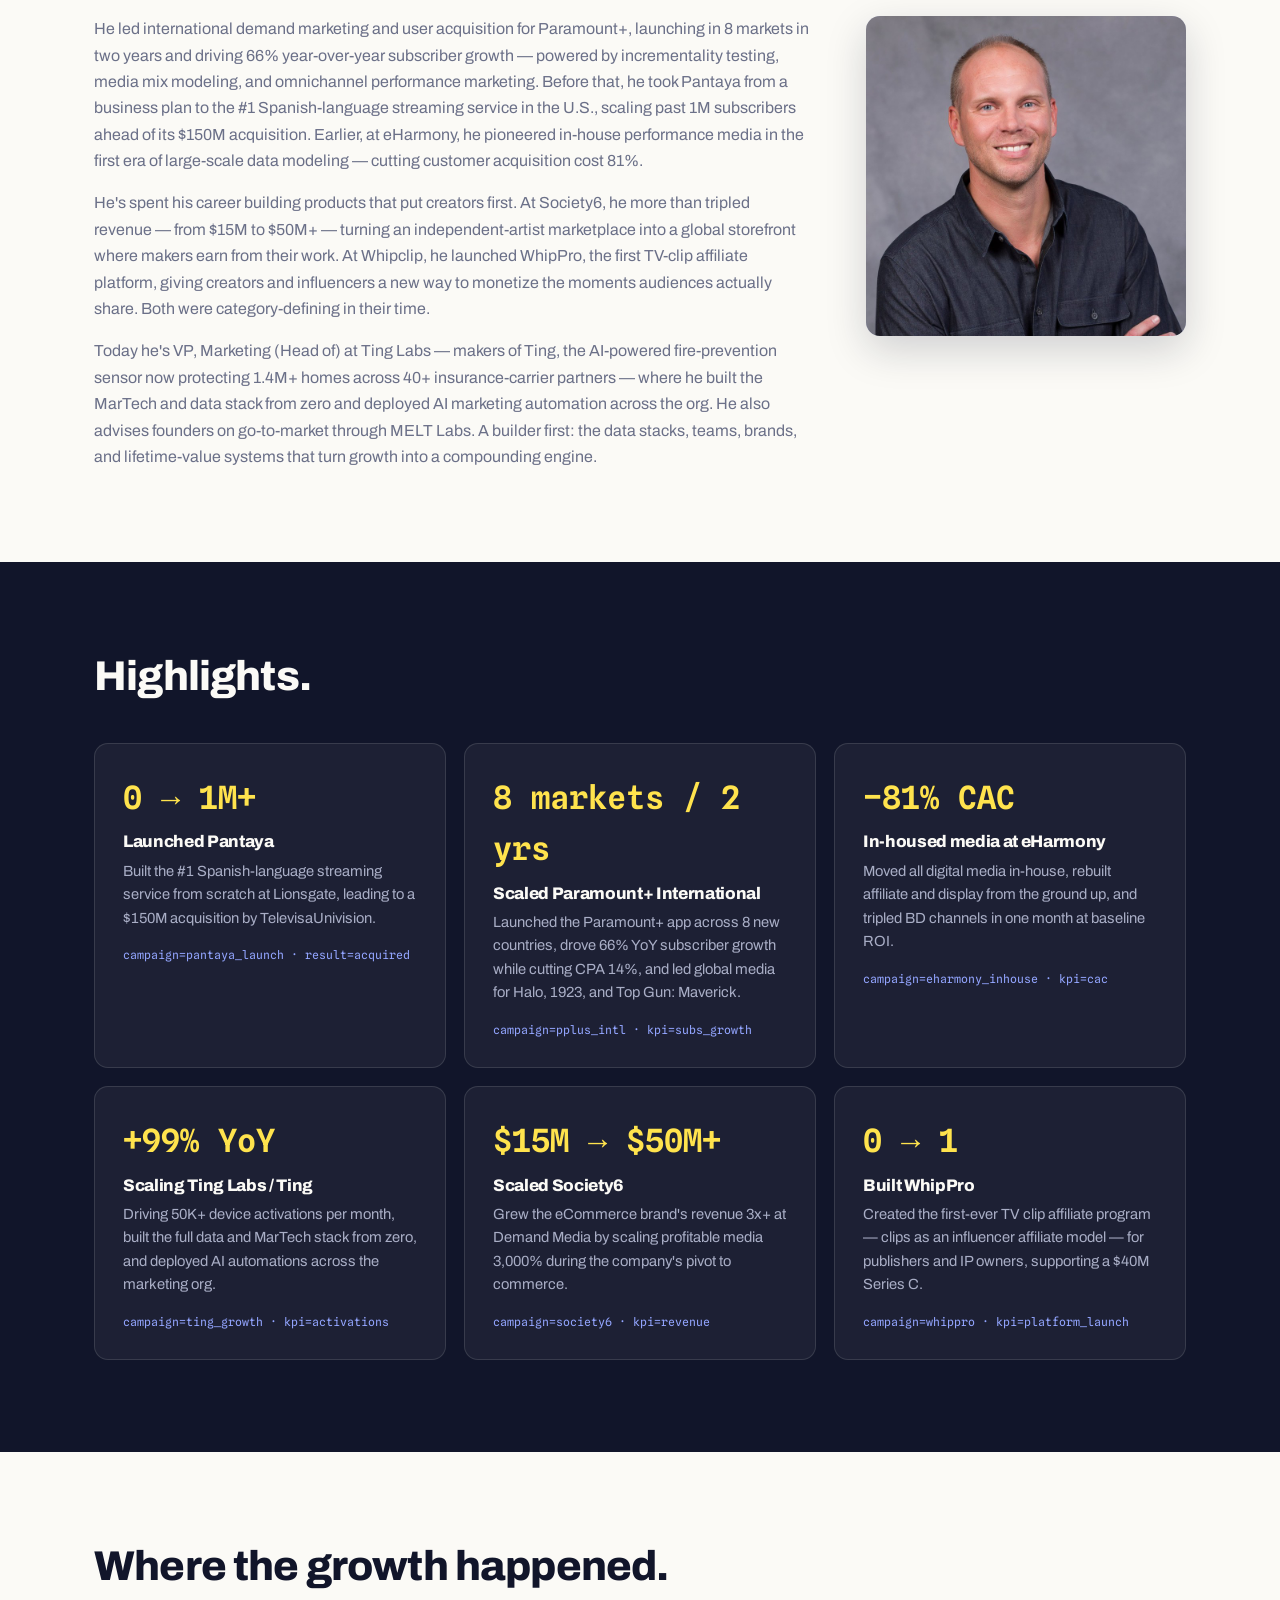
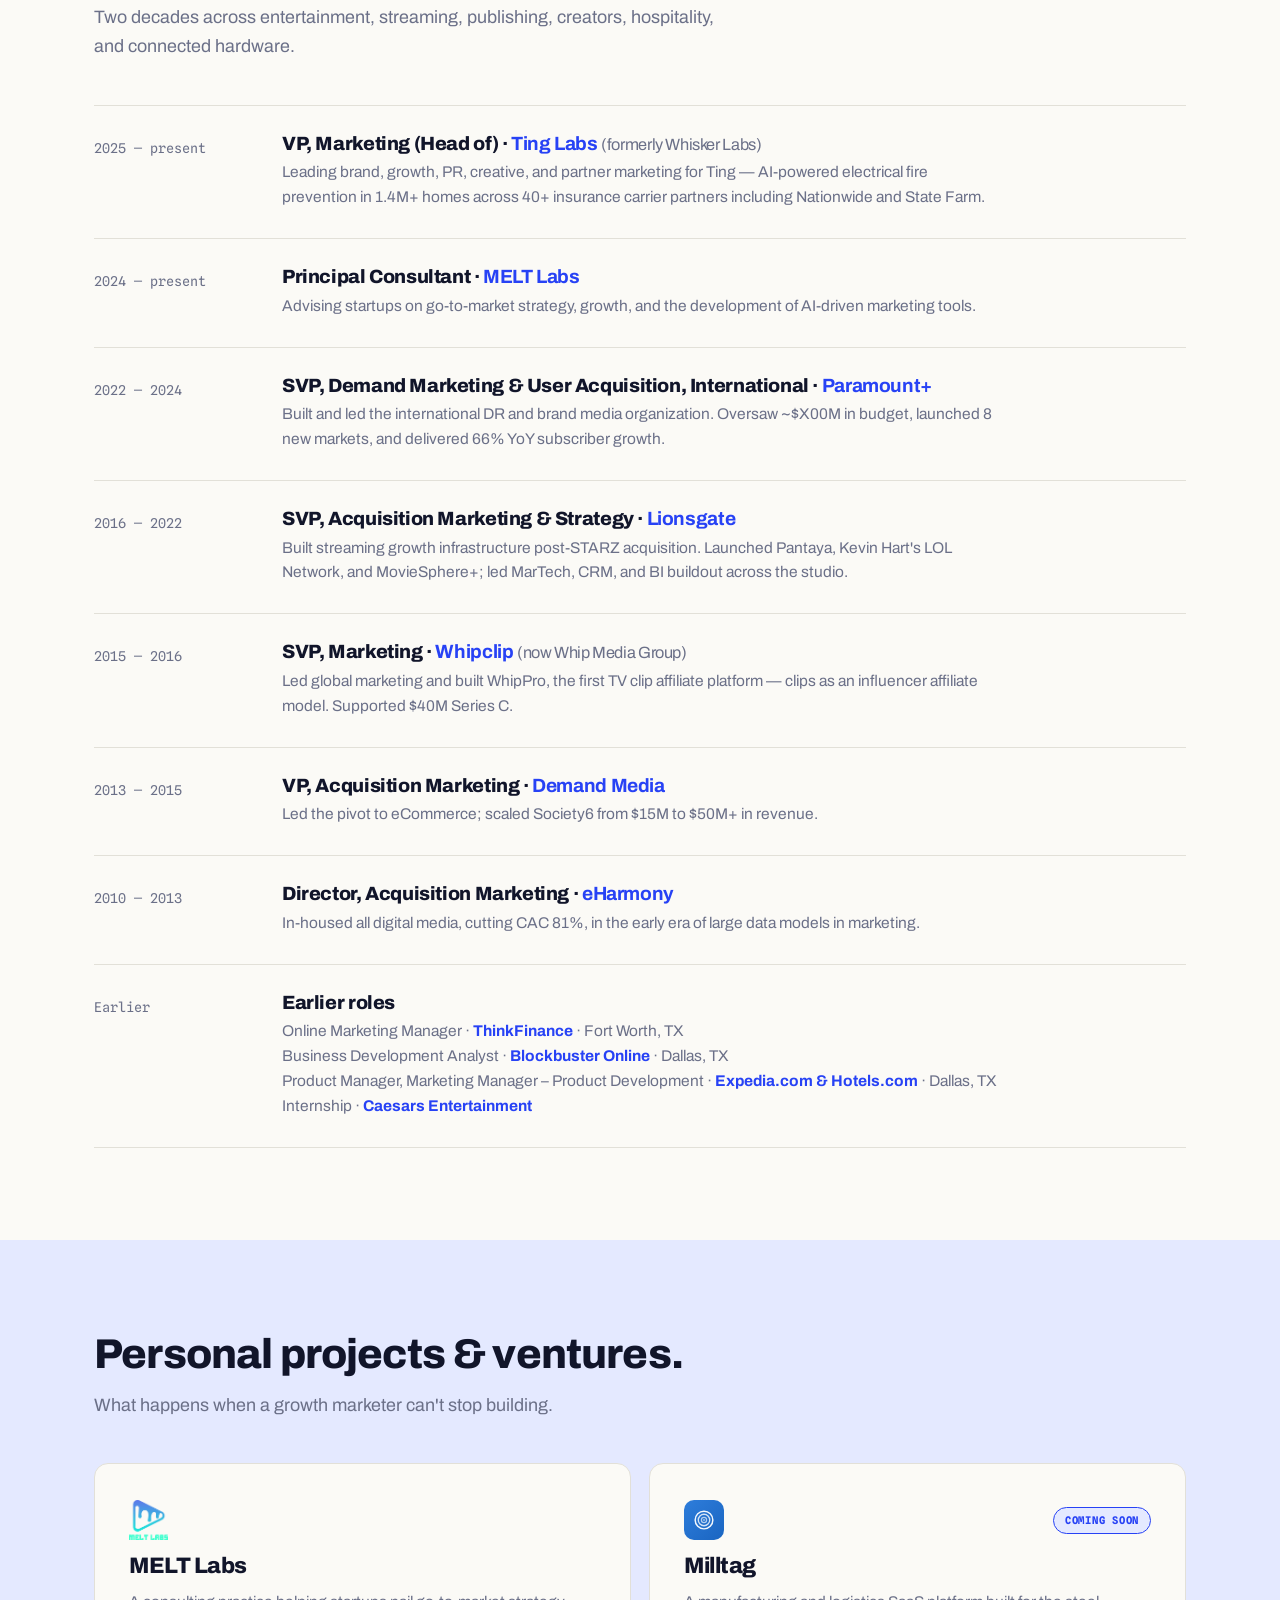
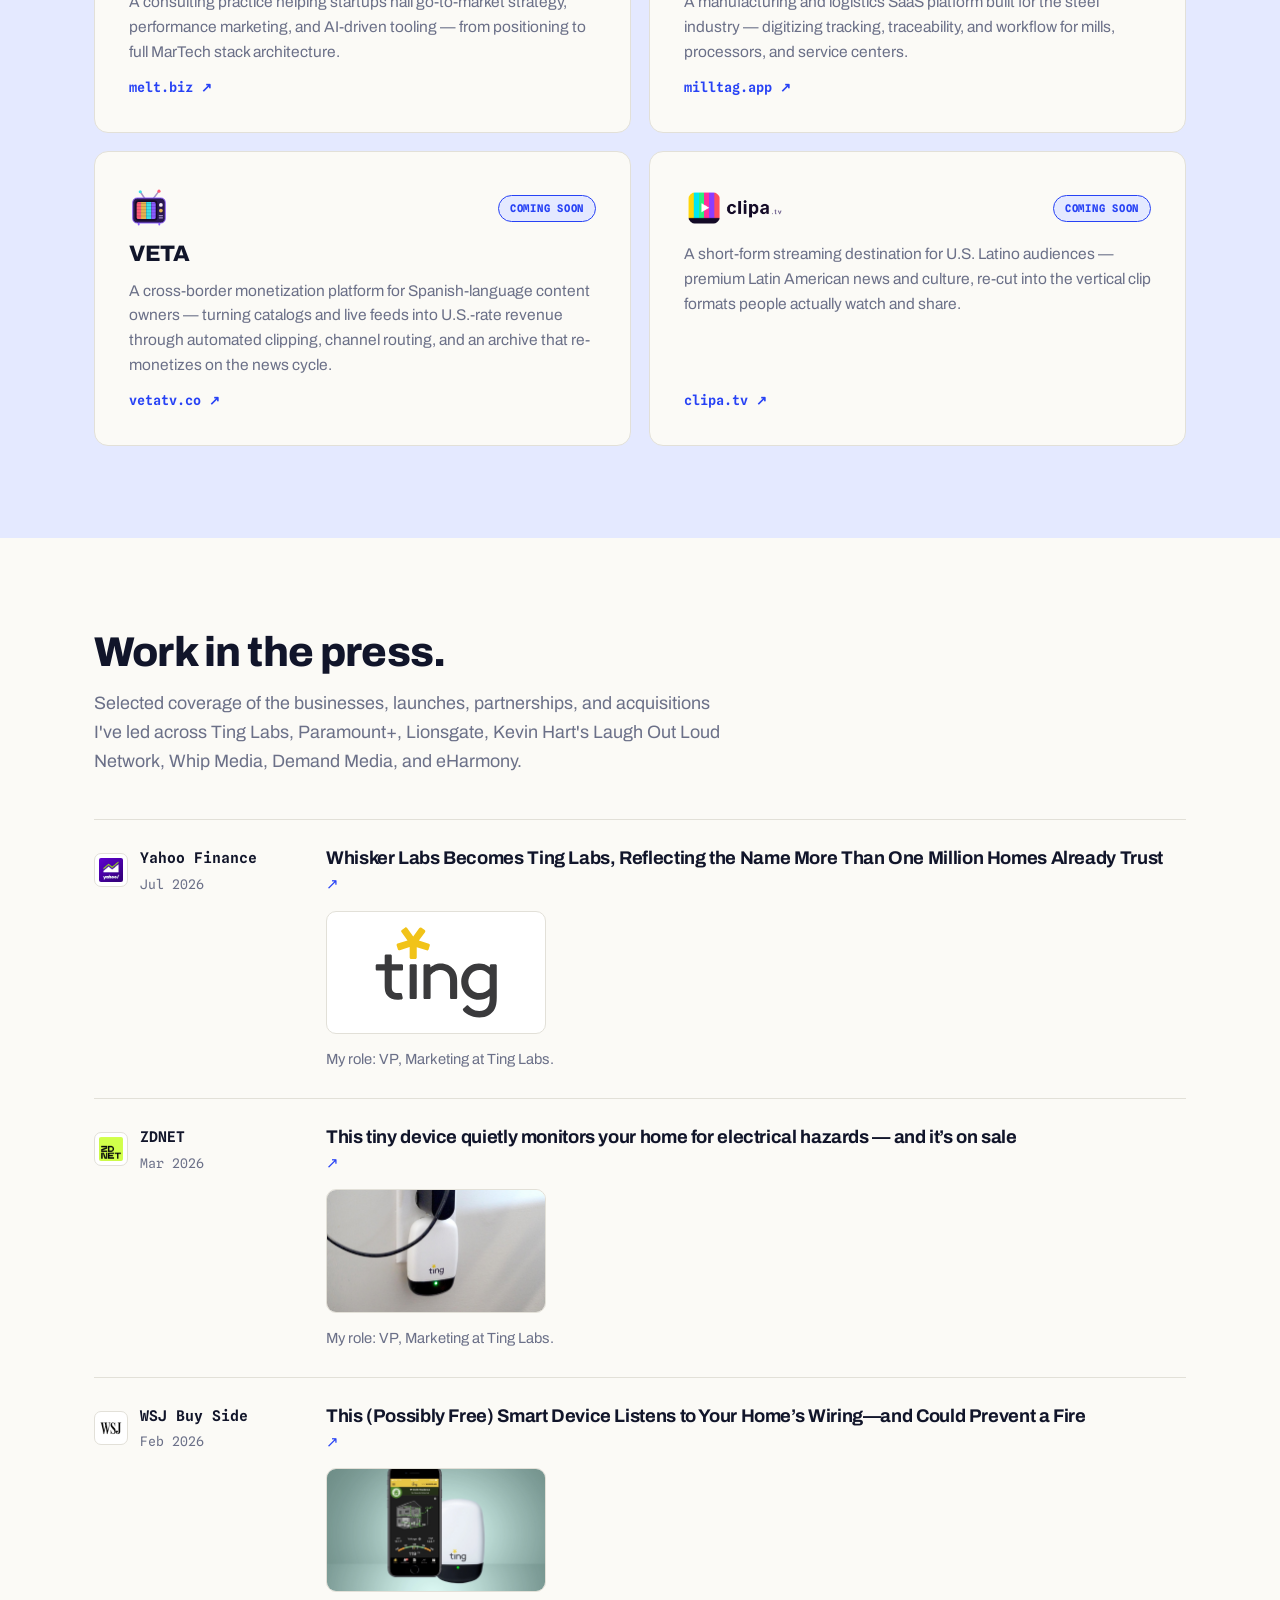
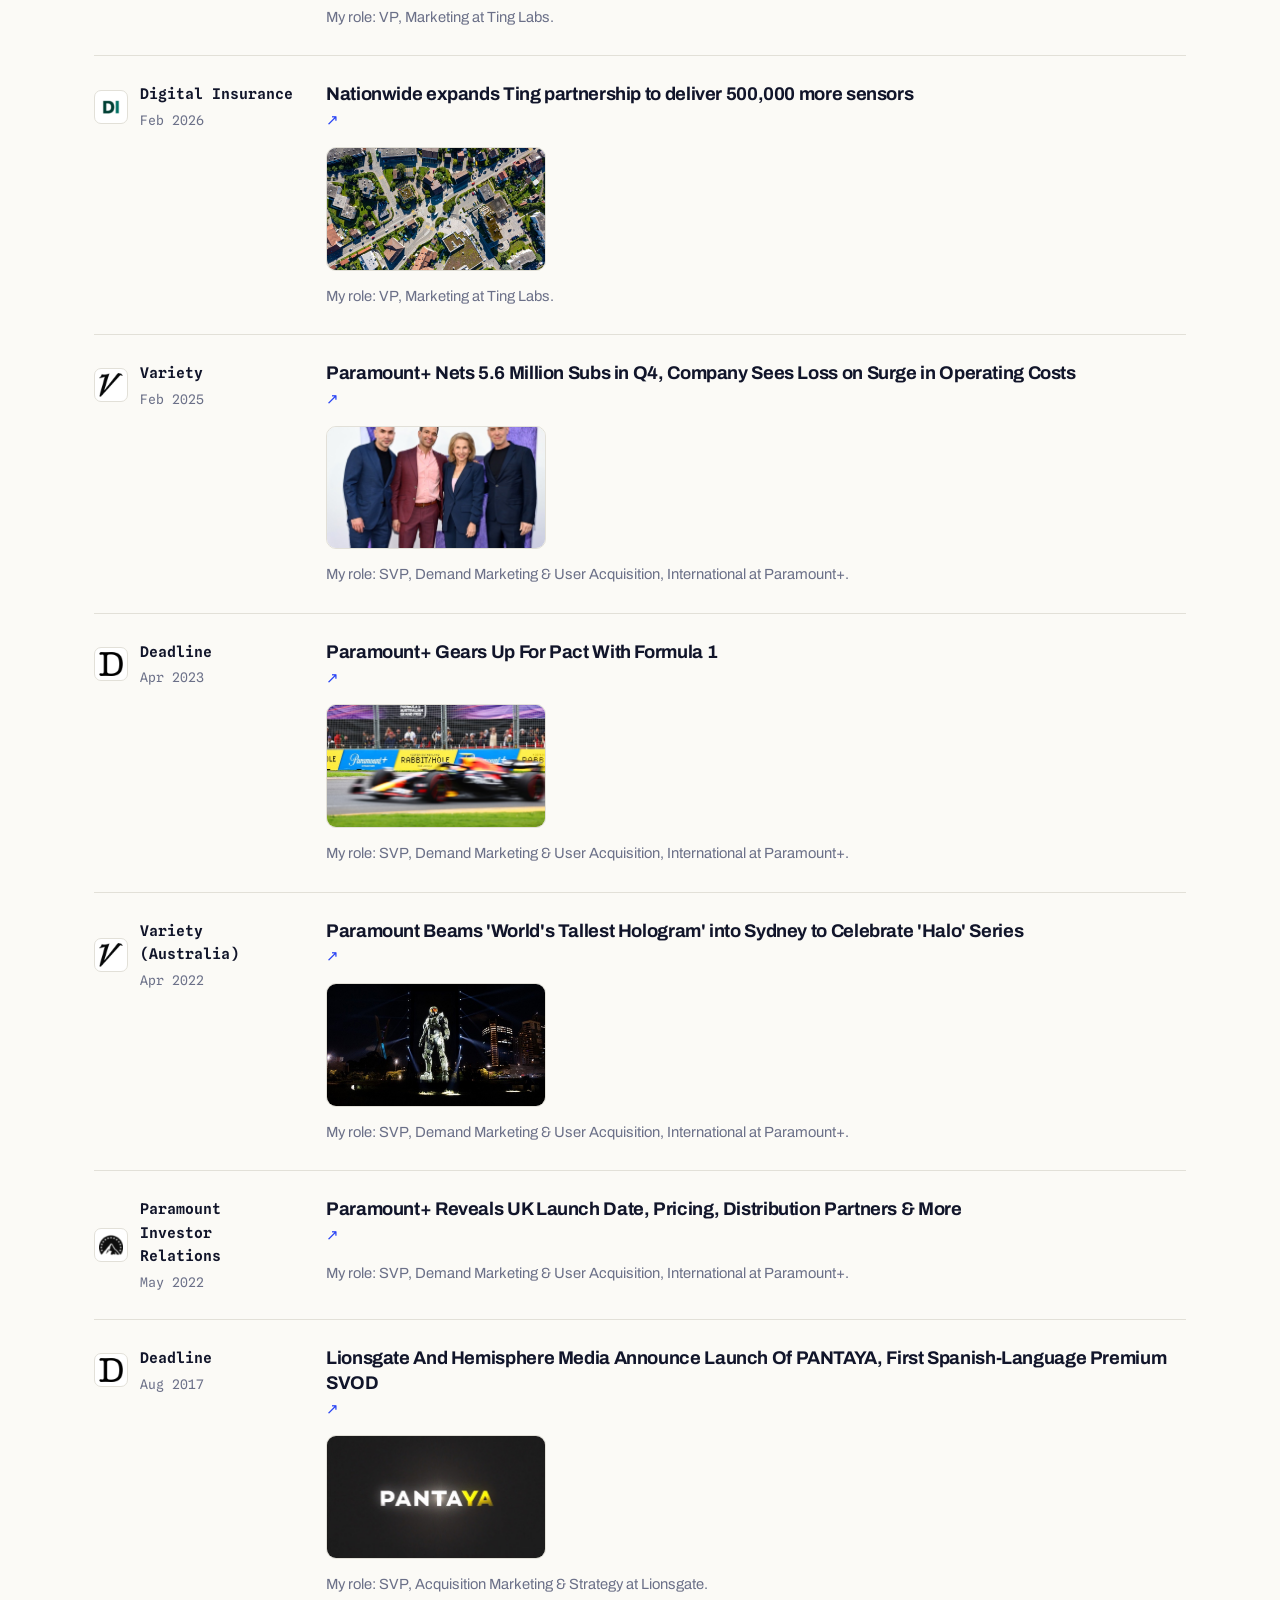
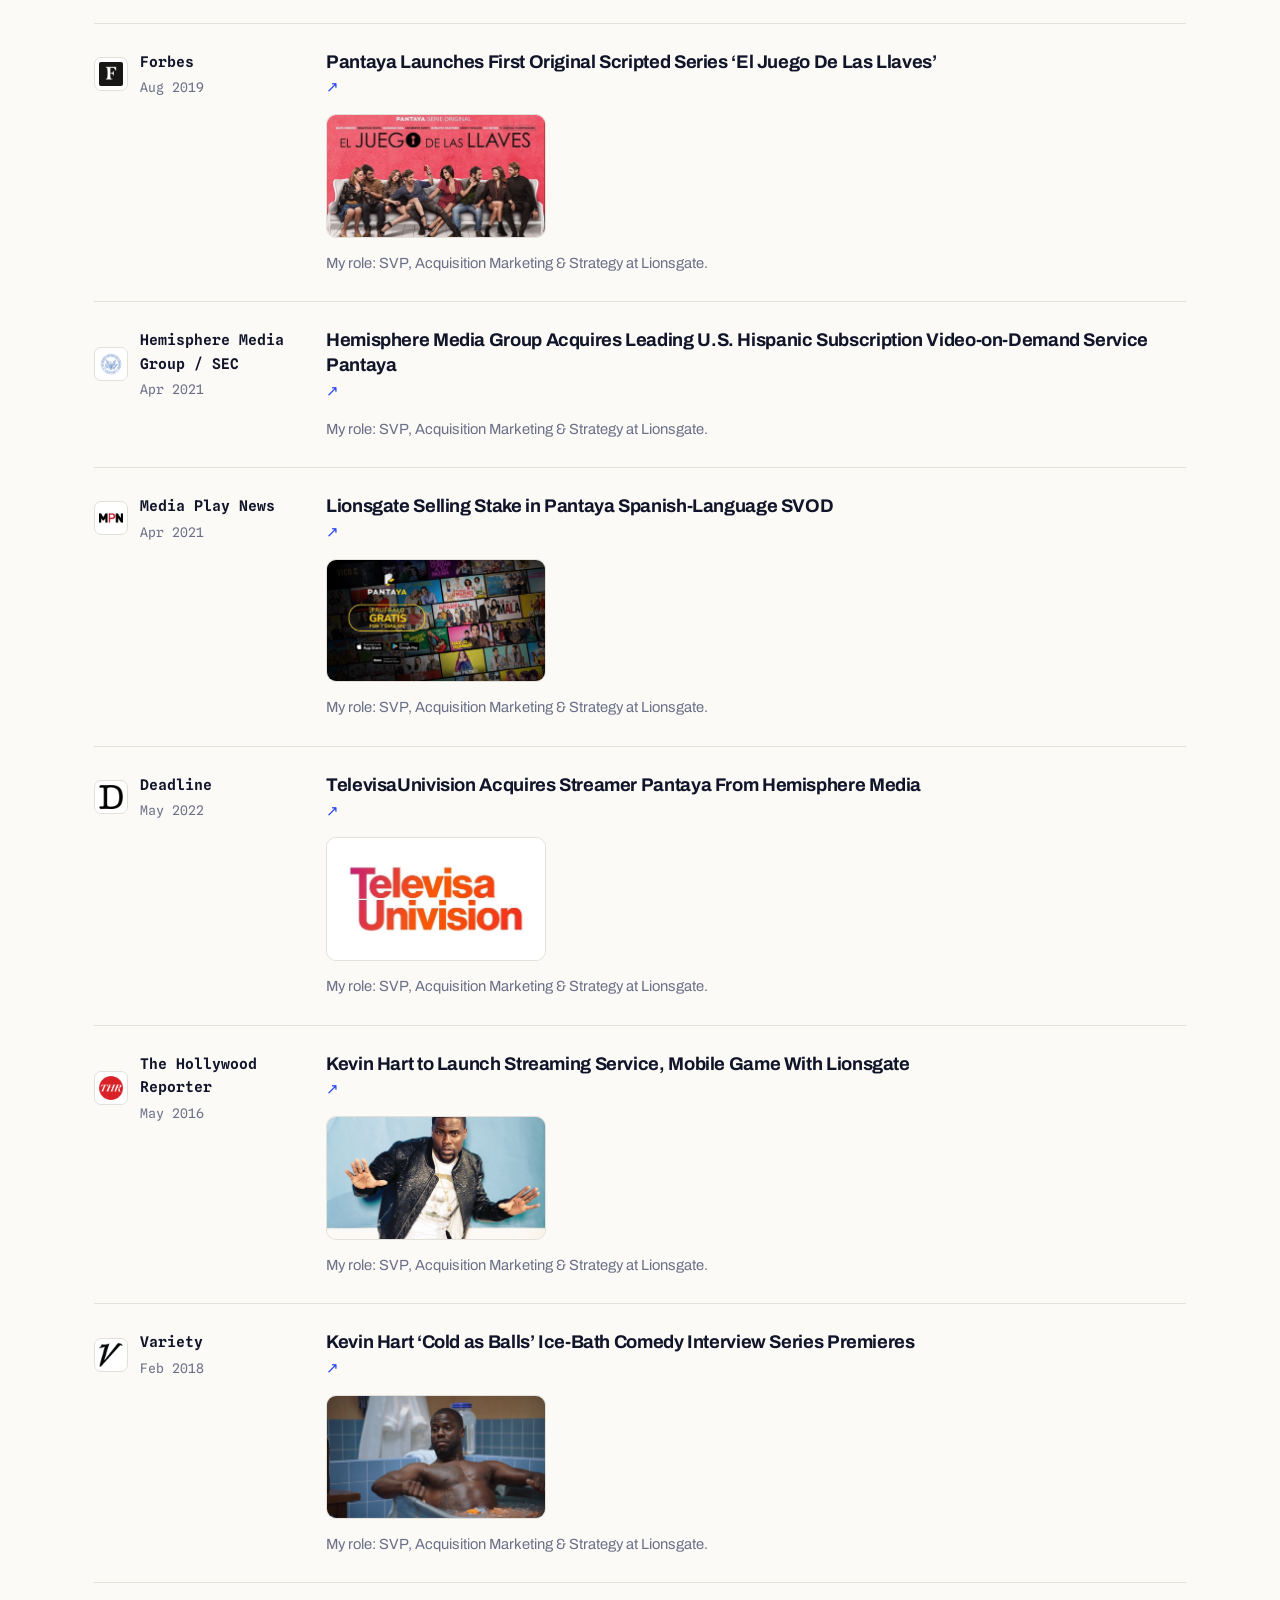
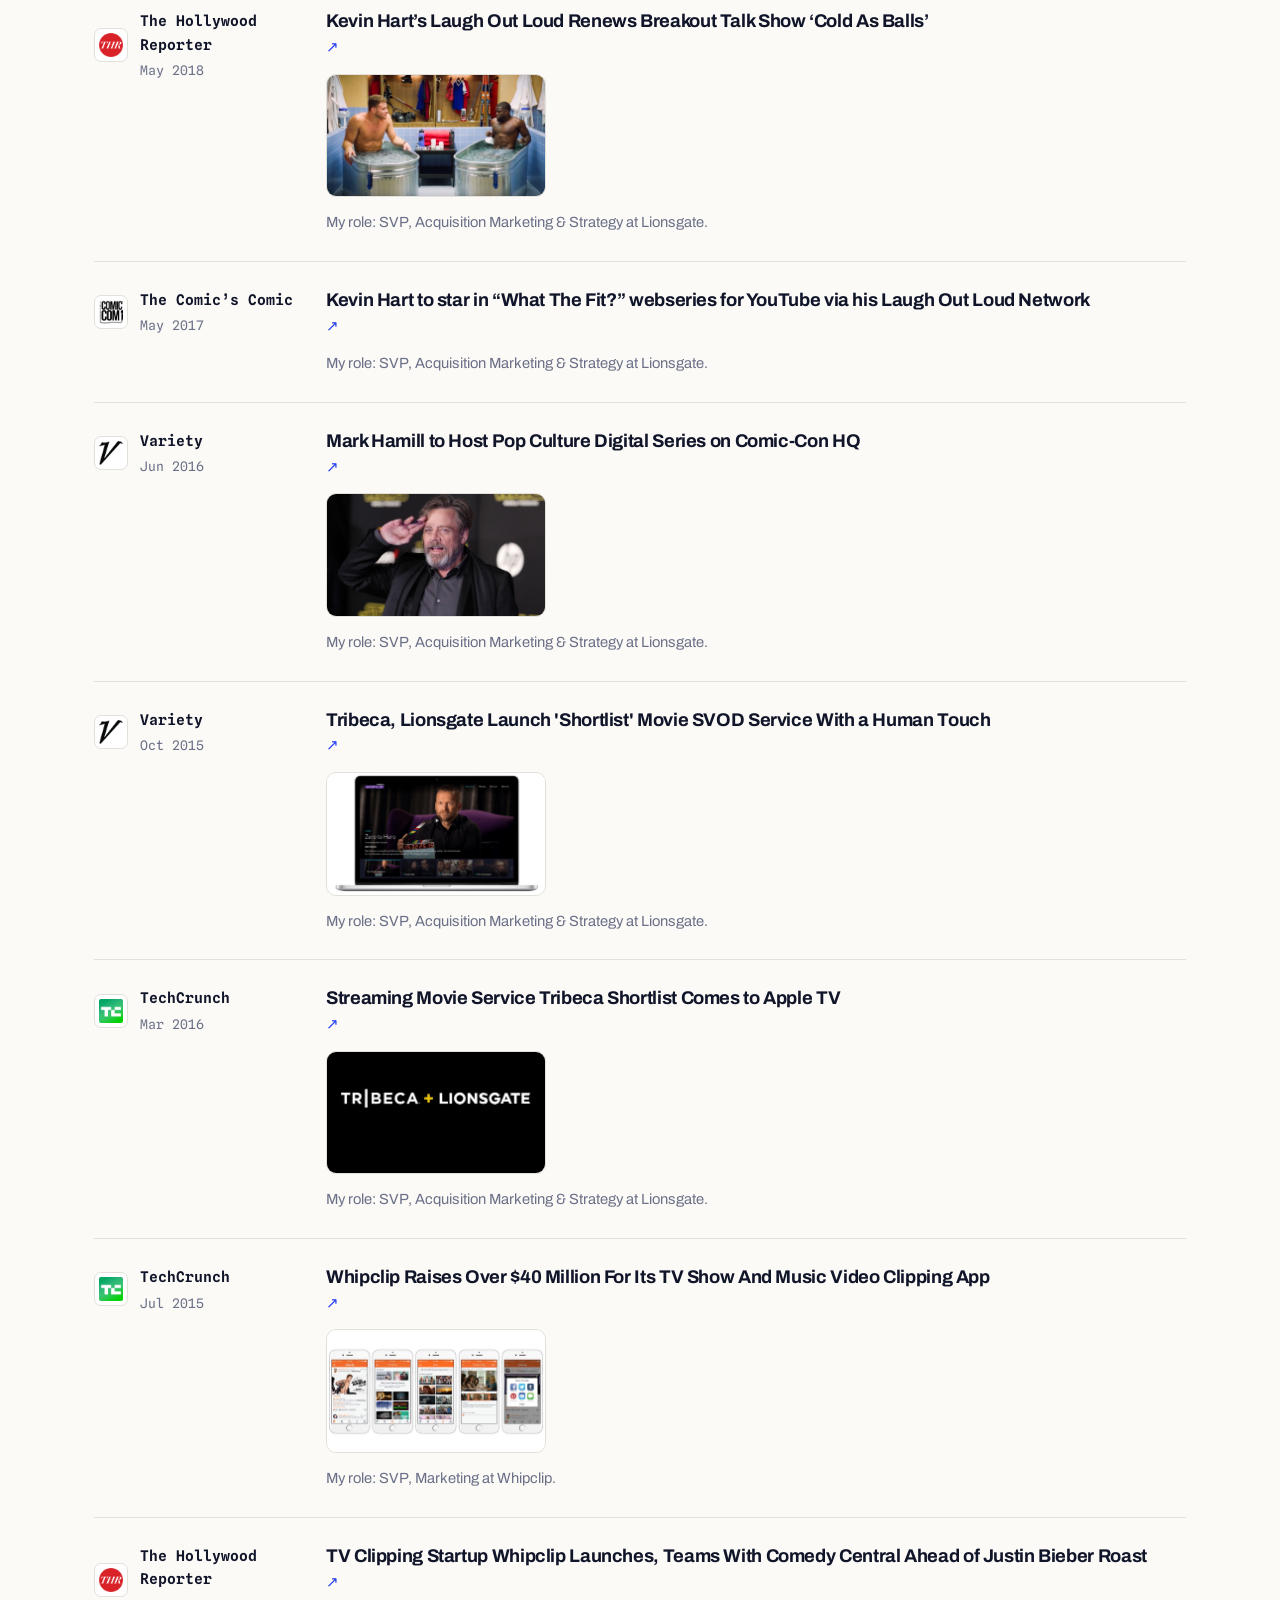
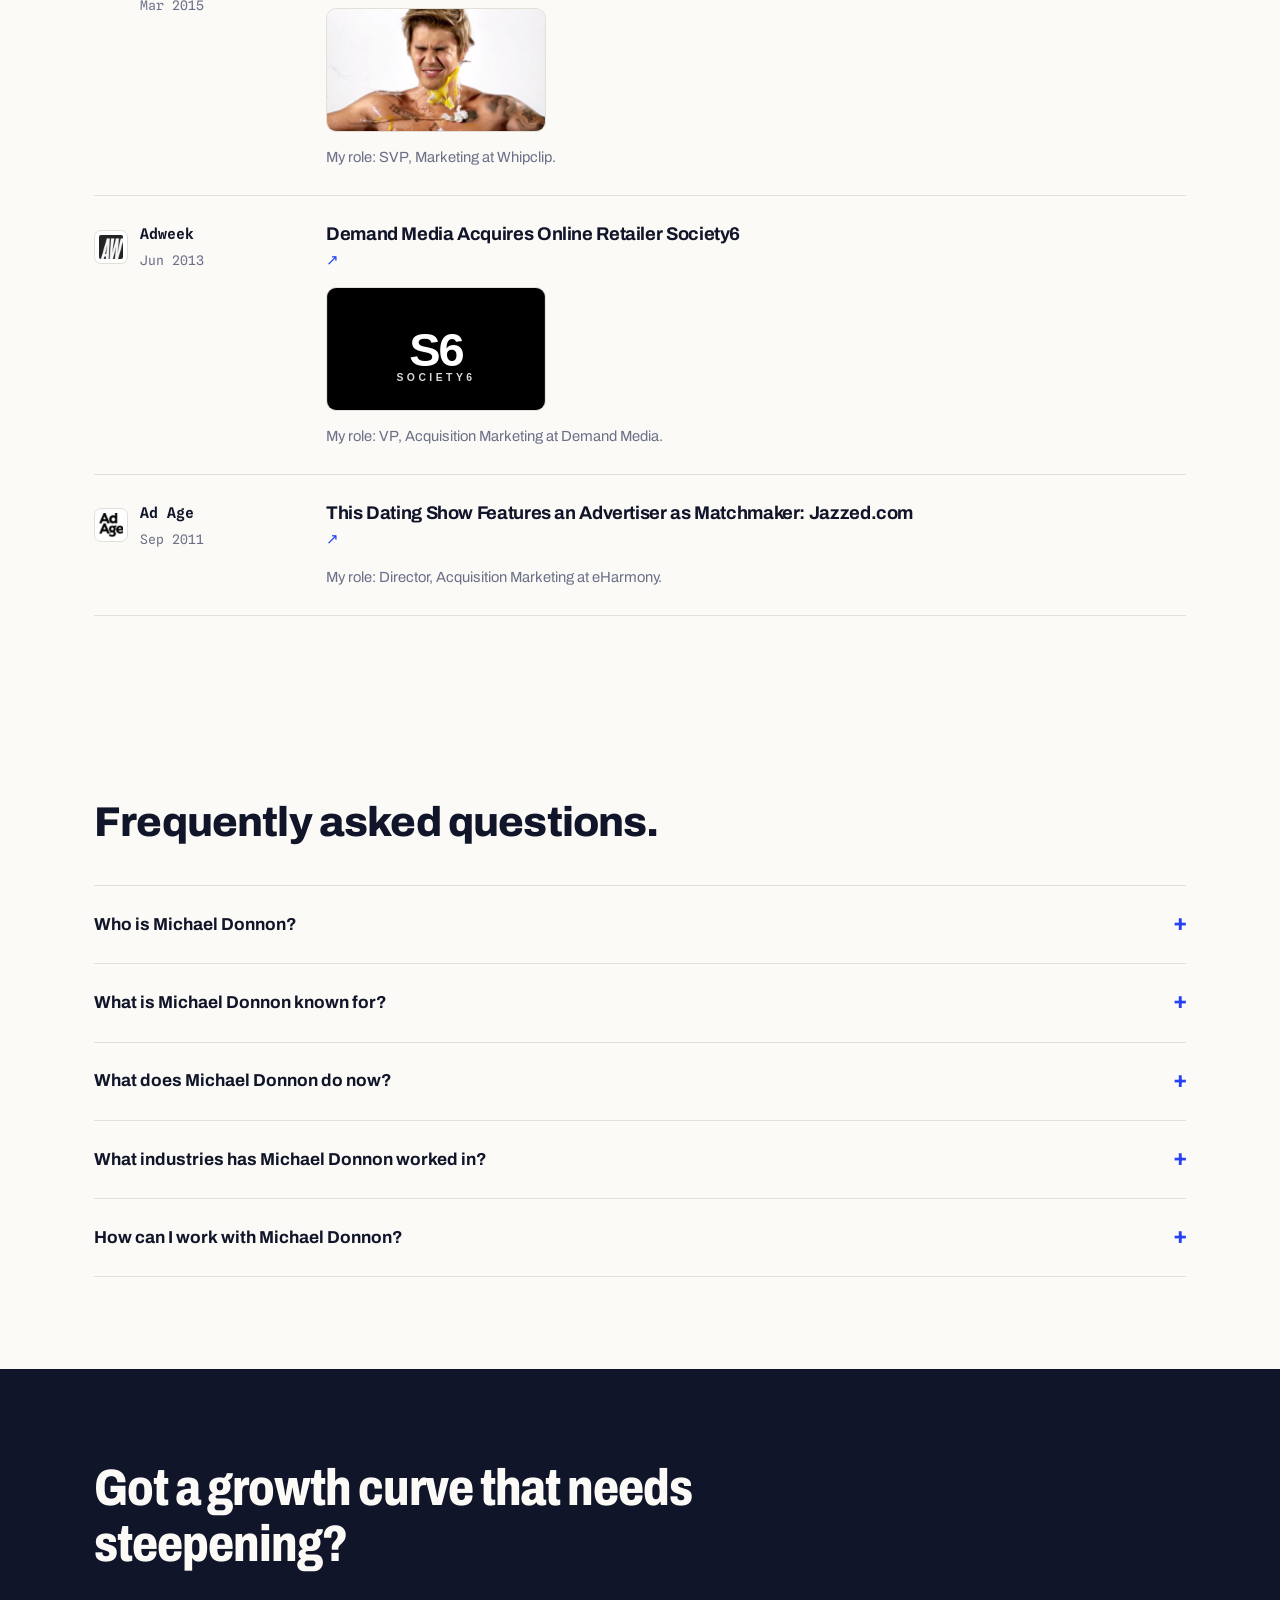
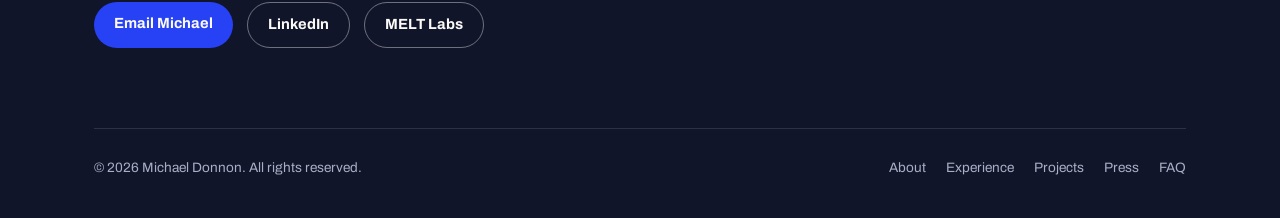
==== commit 8570847f: "Brand strip: add Caesars Entertainment wordmark Co-Authored-By: Claude Opus 4.8 (1M context) <norepl" ====
--- a/index.html
+++ b/index.html
@@ -360,6 +360,7 @@
     .wm-whisker .by { font-weight: 500; font-size: 0.68rem; letter-spacing: 0.05em; color: inherit; opacity: .75; }
     .wm-whipclip { font-weight: 800; font-stretch: 80%; letter-spacing: -0.01em; }
     .wm-whipclip .wm-media { font-weight: 400; }
+    .wm-caesars { font-family: Georgia, "Times New Roman", serif; font-weight: 500; font-size: 1.02rem; letter-spacing: 0.2em; }
 
     /* ===================== About ===================== */
     .about-top { max-width: 820px; margin-bottom: 40px; }
@@ -638,6 +639,7 @@
         <span class="brandlogo wordmark wm-leafgroup" title="Demand Media">Demand Media</span>
         <span class="brandlogo" title="Expedia"><svg class="bl-svg" fill="currentColor" aria-hidden="true" viewBox="0 0 24 24" xmlns="http://www.w3.org/2000/svg"><path d="M19.067 0H4.933A4.94 4.94 0 0 0 0 4.933v14.134A4.932 4.932 0 0 0 4.933 24h14.134A4.932 4.932 0 0 0 24 19.067V4.933C24.01 2.213 21.797 0 19.067 0ZM7.336 19.341c0 .19-.148.337-.337.337h-2.33a.333.333 0 0 1-.337-.337v-2.33c0-.189.148-.336.337-.336H7c.19 0 .337.147.337.337zm12.121-1.486-2.308 2.298c-.169.168-.422.053-.422-.2V9.57l-6.44 6.44a.533.533 0 0 1-.421.17H8.169a.32.32 0 0 1-.338-.338v-1.697c0-.2.053-.316.169-.422l6.44-6.44H4.058c-.253 0-.369-.253-.2-.421l2.297-2.309c.137-.137.285-.232.517-.232H18.15c.854 0 1.539.686 1.539 1.54v11.478c-.01.231-.095.368-.232.516z"/></svg><span class="bl-name">Expedia</span></span>
         <span class="brandlogo" title="Hotels.com"><svg class="bl-svg" fill="currentColor" aria-hidden="true" viewBox="0 0 24 24" xmlns="http://www.w3.org/2000/svg"><path d="M19.064 0H4.936a4.937 4.937 0 0 0-4.93 4.93V19.06A4.94 4.94 0 0 0 4.935 24h14.128a4.926 4.926 0 0 0 4.93-4.941V4.93A4.93 4.93 0 0 0 19.065 0zM8.55 10.63v2.329a.32.32 0 0 1-.337.337H5.884a.32.32 0 0 1-.337-.337V10.63c0-.2.137-.337.337-.337h2.34c.2 0 .336.137.336.337h-.01zm5.162 7.491a.32.32 0 0 1-.337.337h-2.328a.32.32 0 0 1-.337-.337v-2.328c0-.2.136-.337.337-.337h2.328c.19 0 .337.136.337.337v2.328zm0-5.162a.32.32 0 0 1-.337.337h-2.328a.32.32 0 0 1-.337-.337V10.63c0-.2.136-.337.337-.337h2.328c.2 0 .337.137.337.337v2.329zm5.974 4.372a.654.654 0 0 1-.22.516l-2.308 2.297c-.18.168-.432.052-.432-.2V7.28H4.062c-.253 0-.369-.264-.2-.432L6.169 4.55c.137-.147.274-.232.506-.232h11.473c.854 0 1.538.685 1.538 1.539V17.33z"/></svg><span class="bl-name">Hotels.com</span></span>
+        <span class="brandlogo wordmark wm-caesars" title="Caesars Entertainment">CAESARS</span>
       </div>
     </div>
   </div>
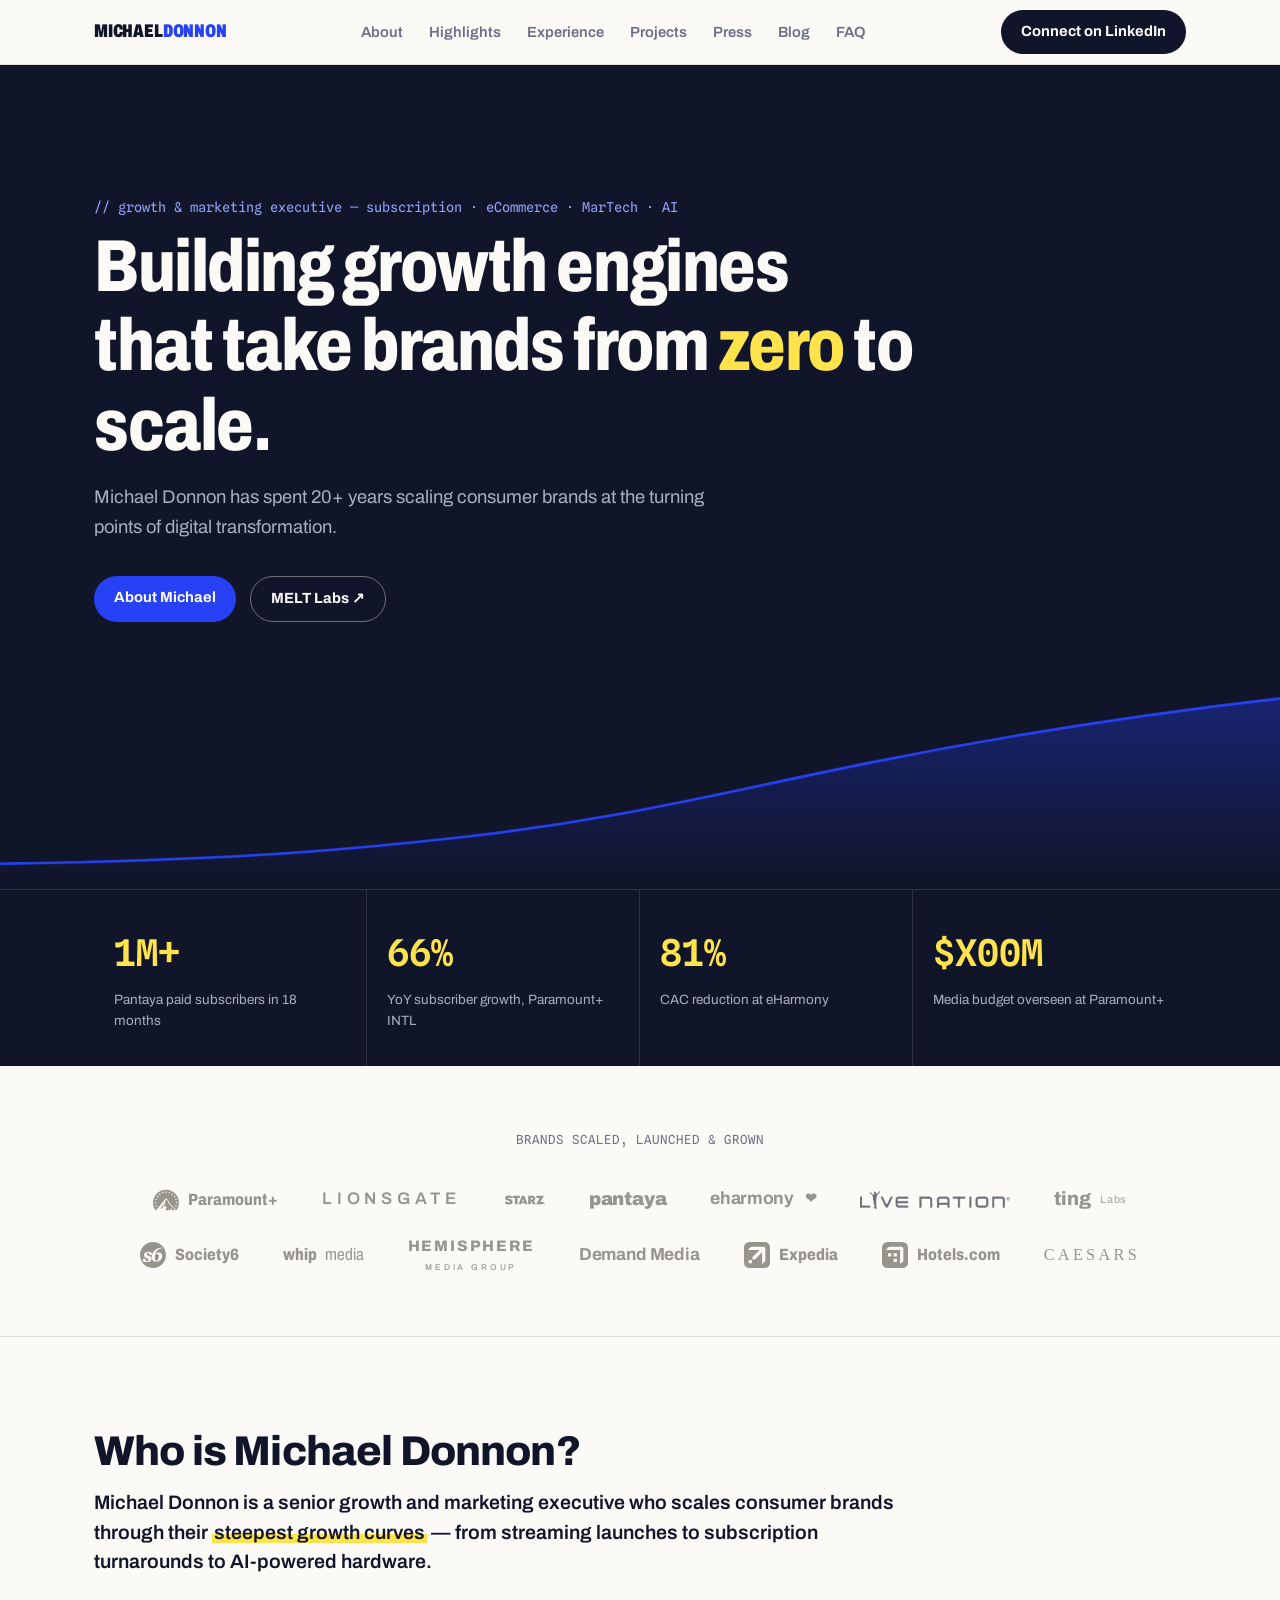
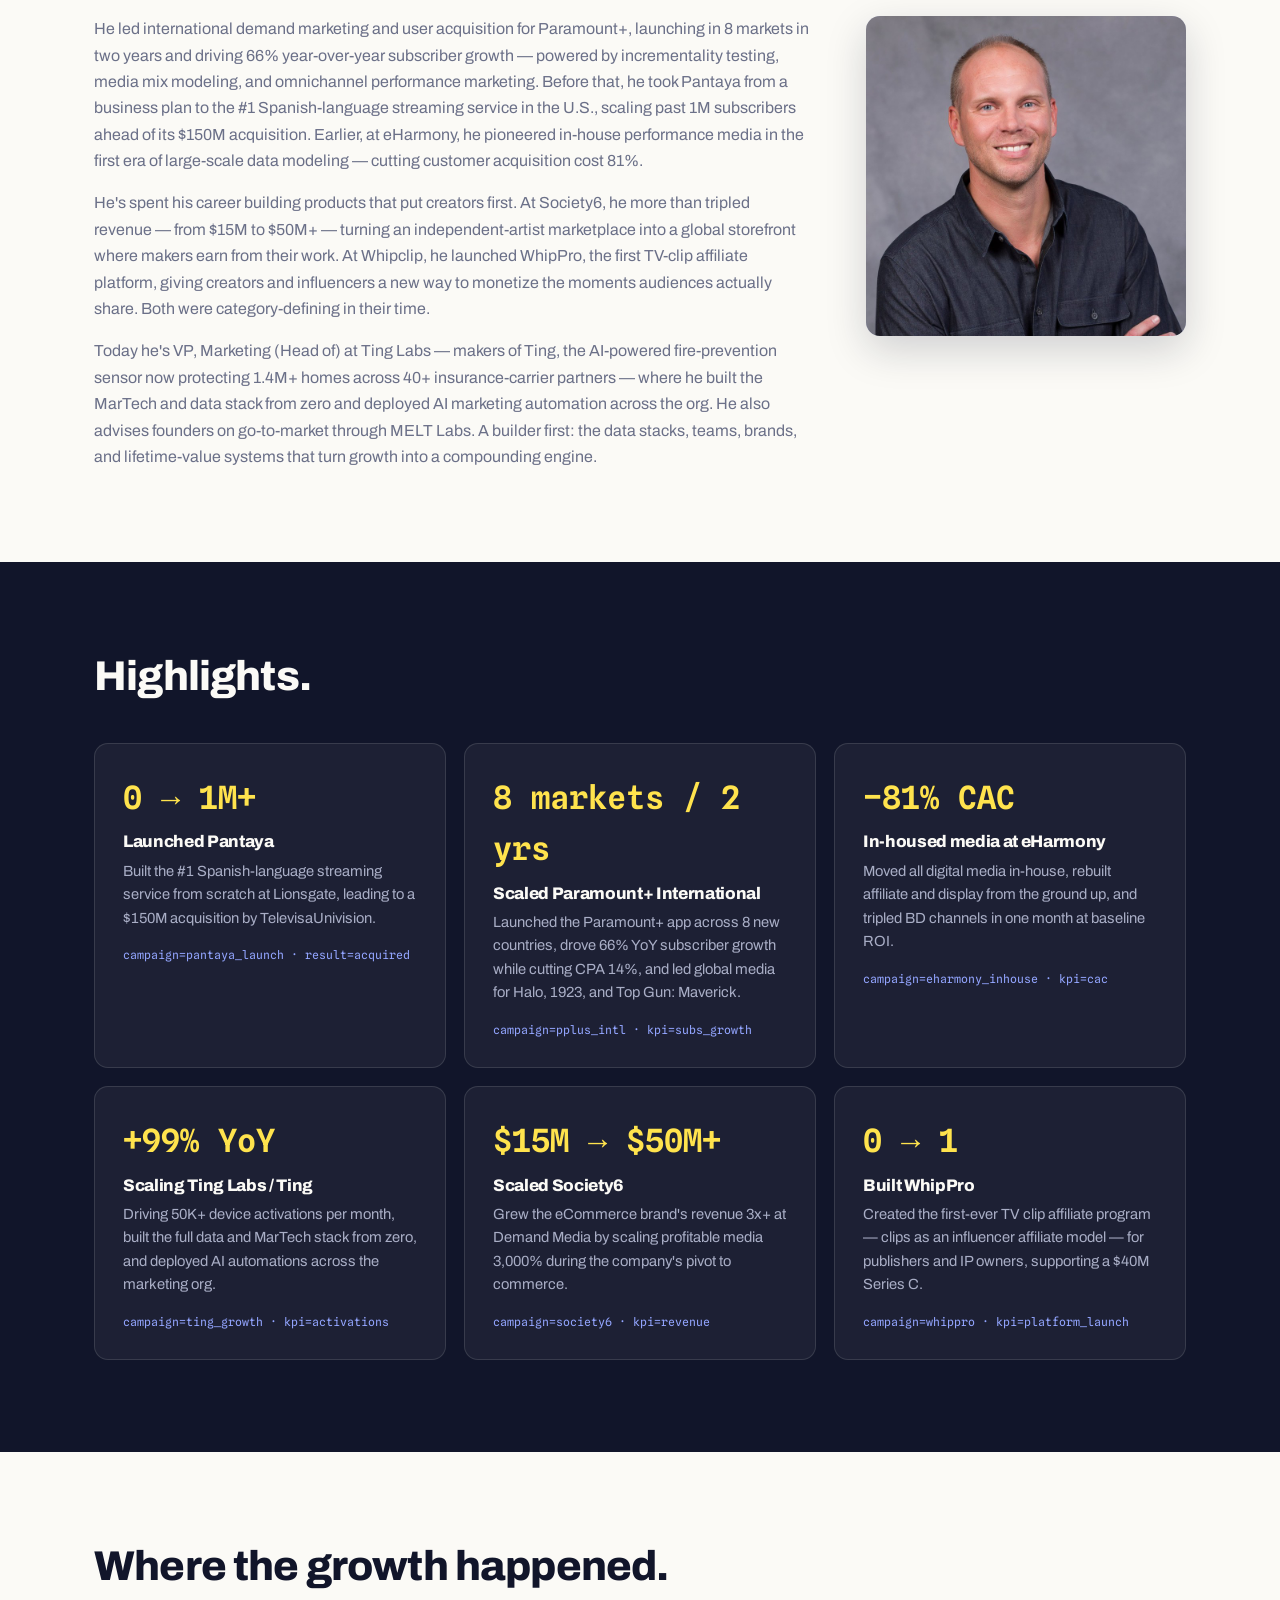
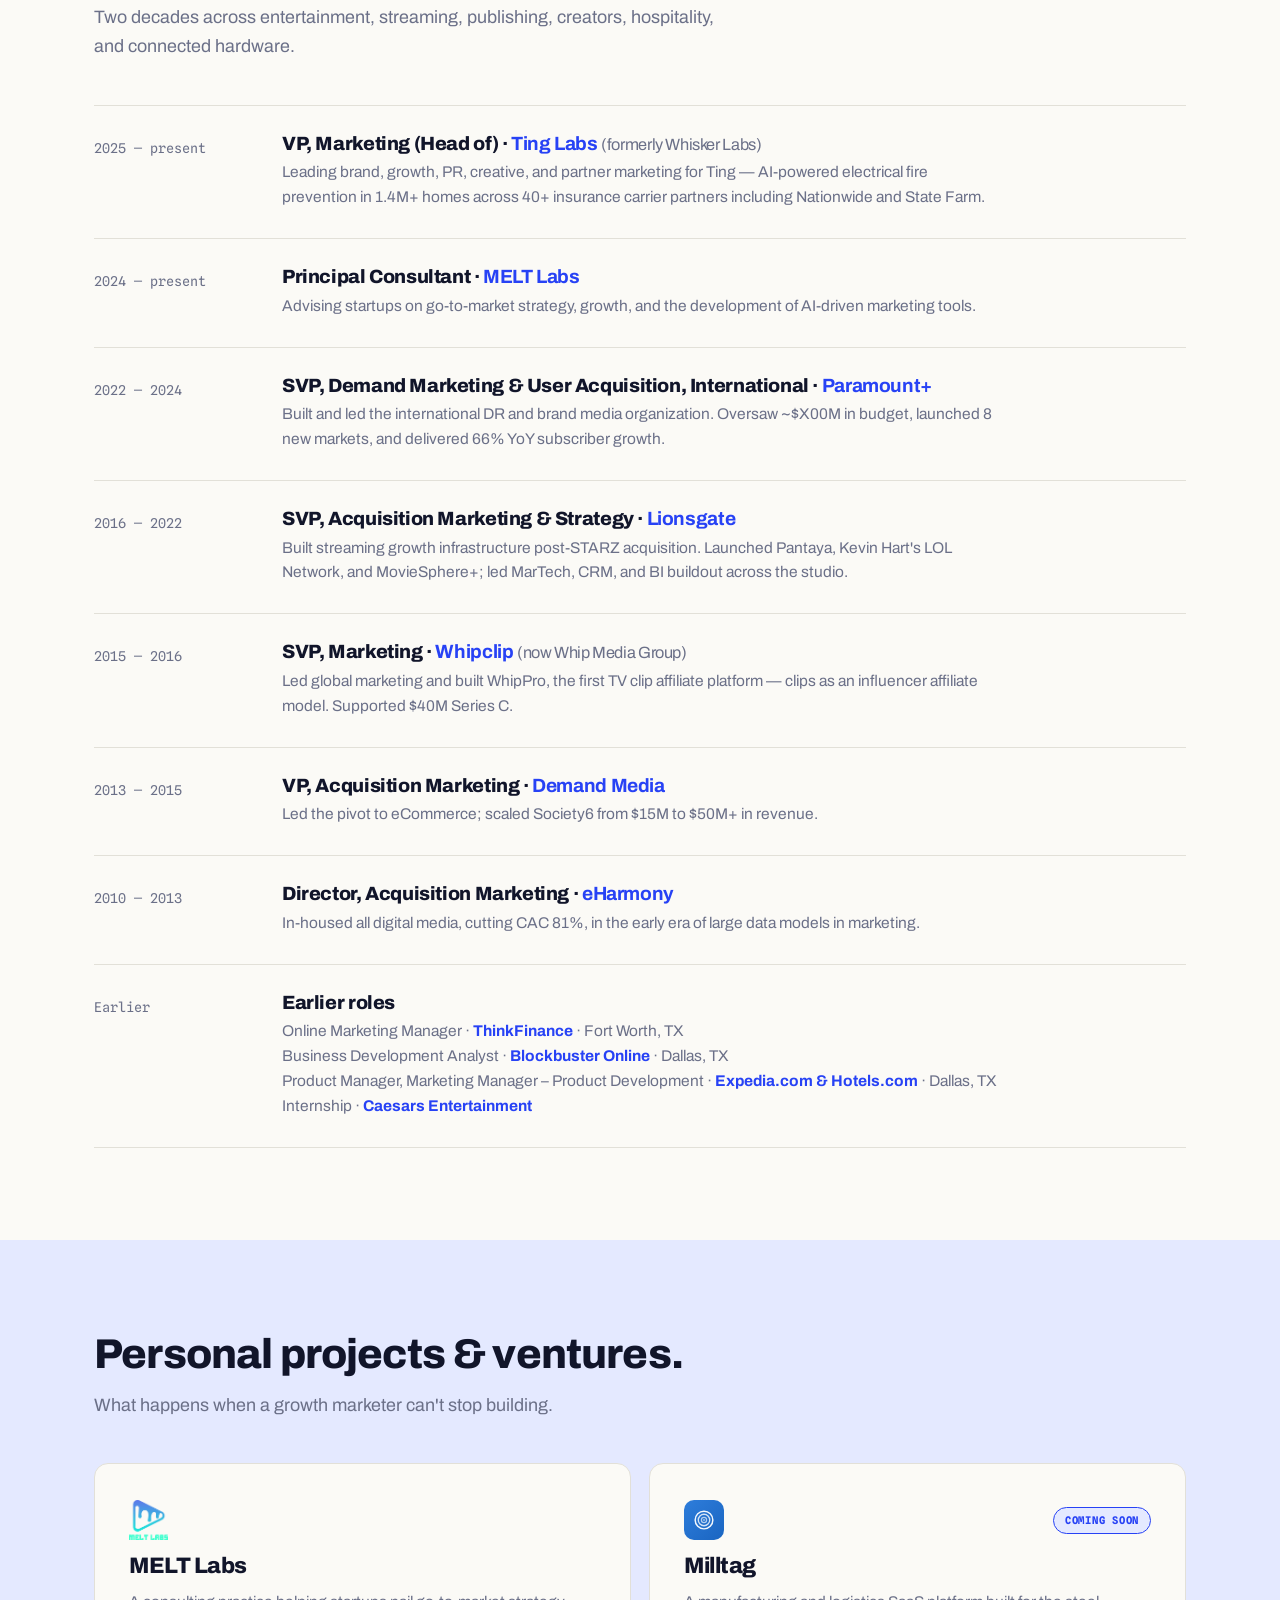
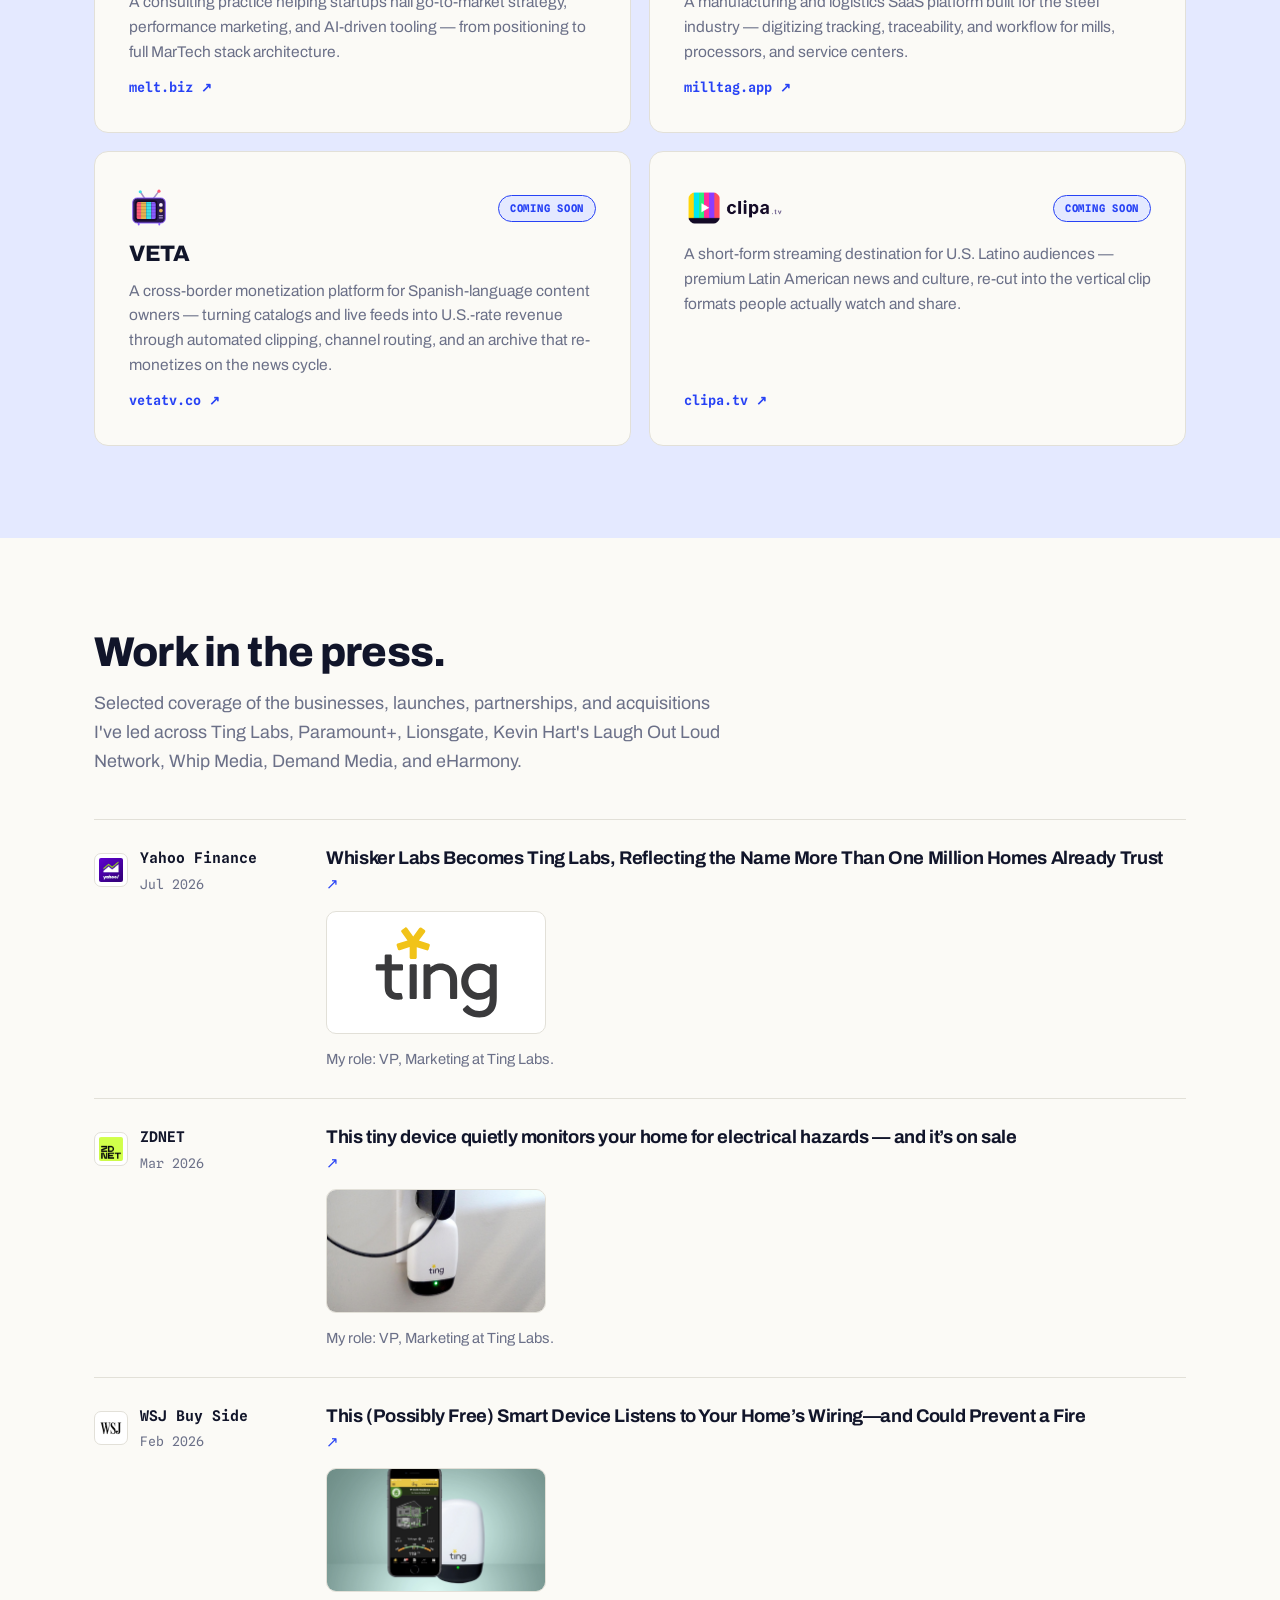
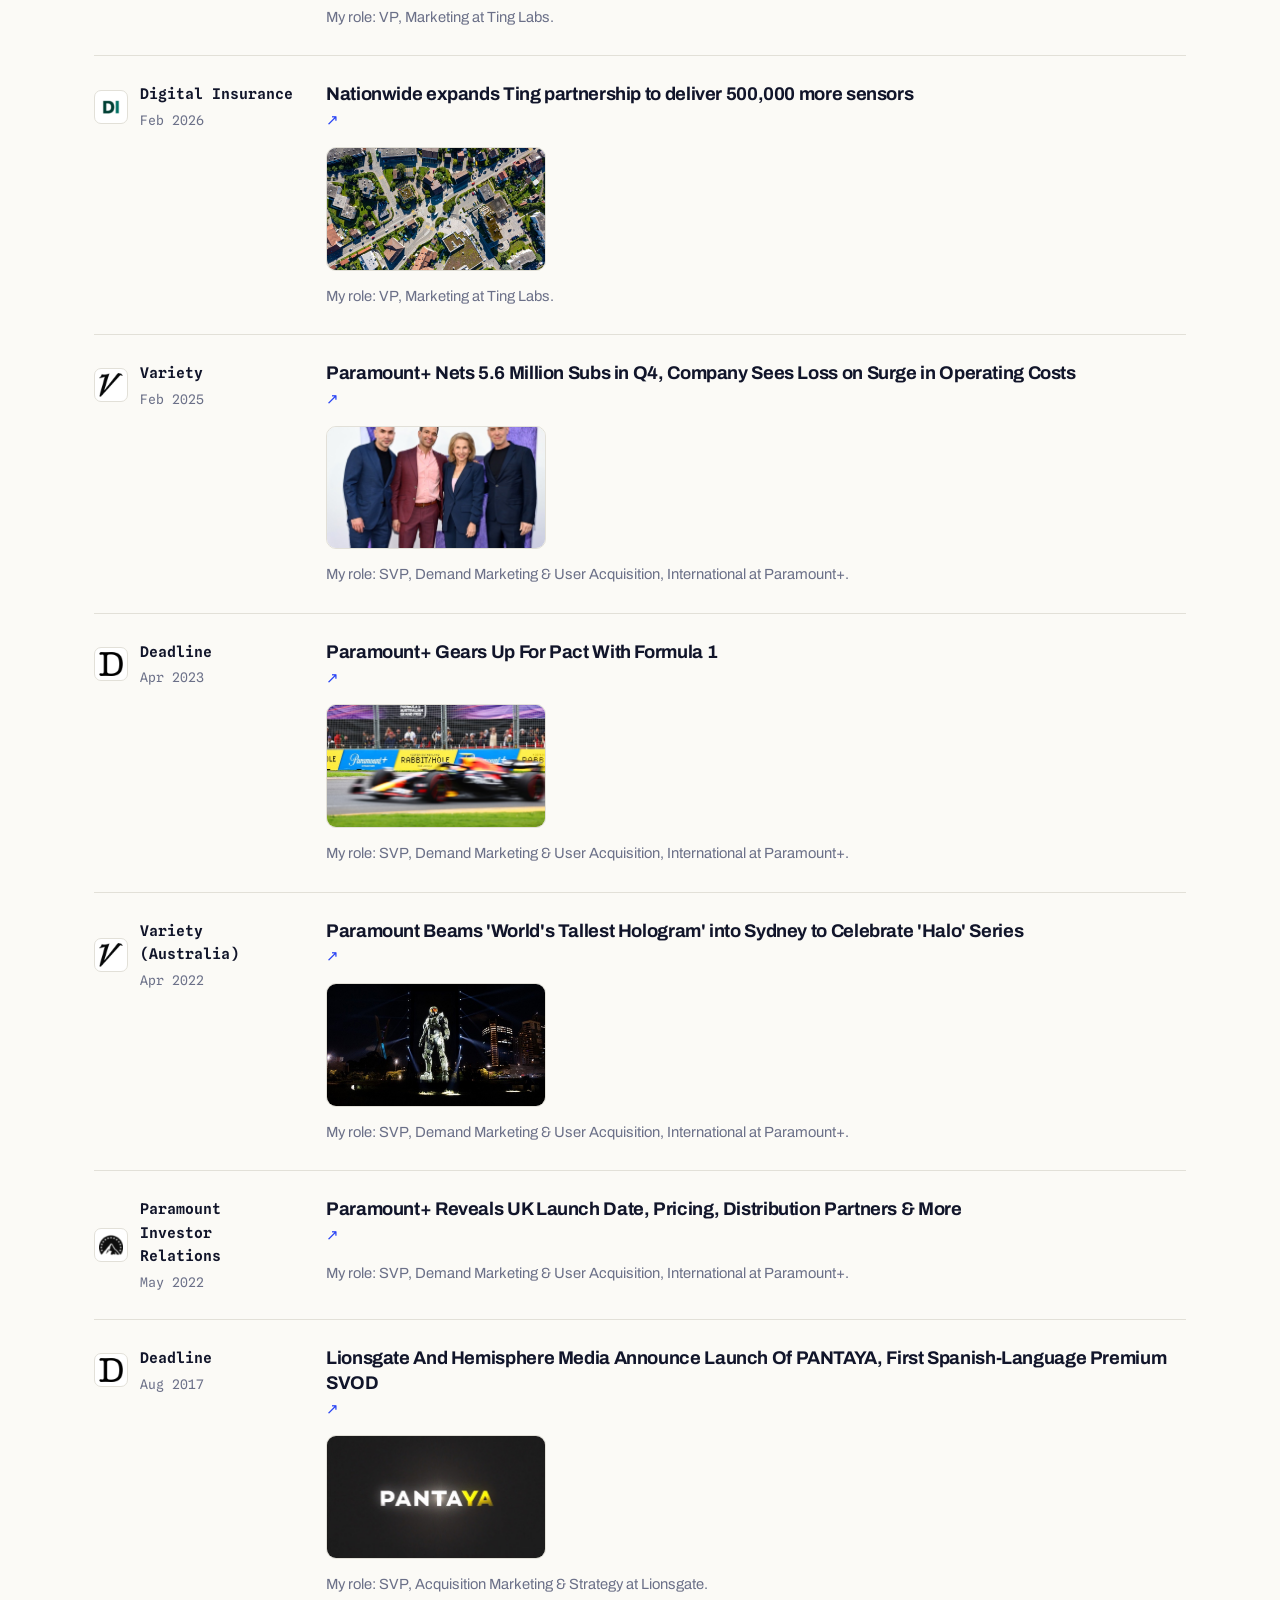
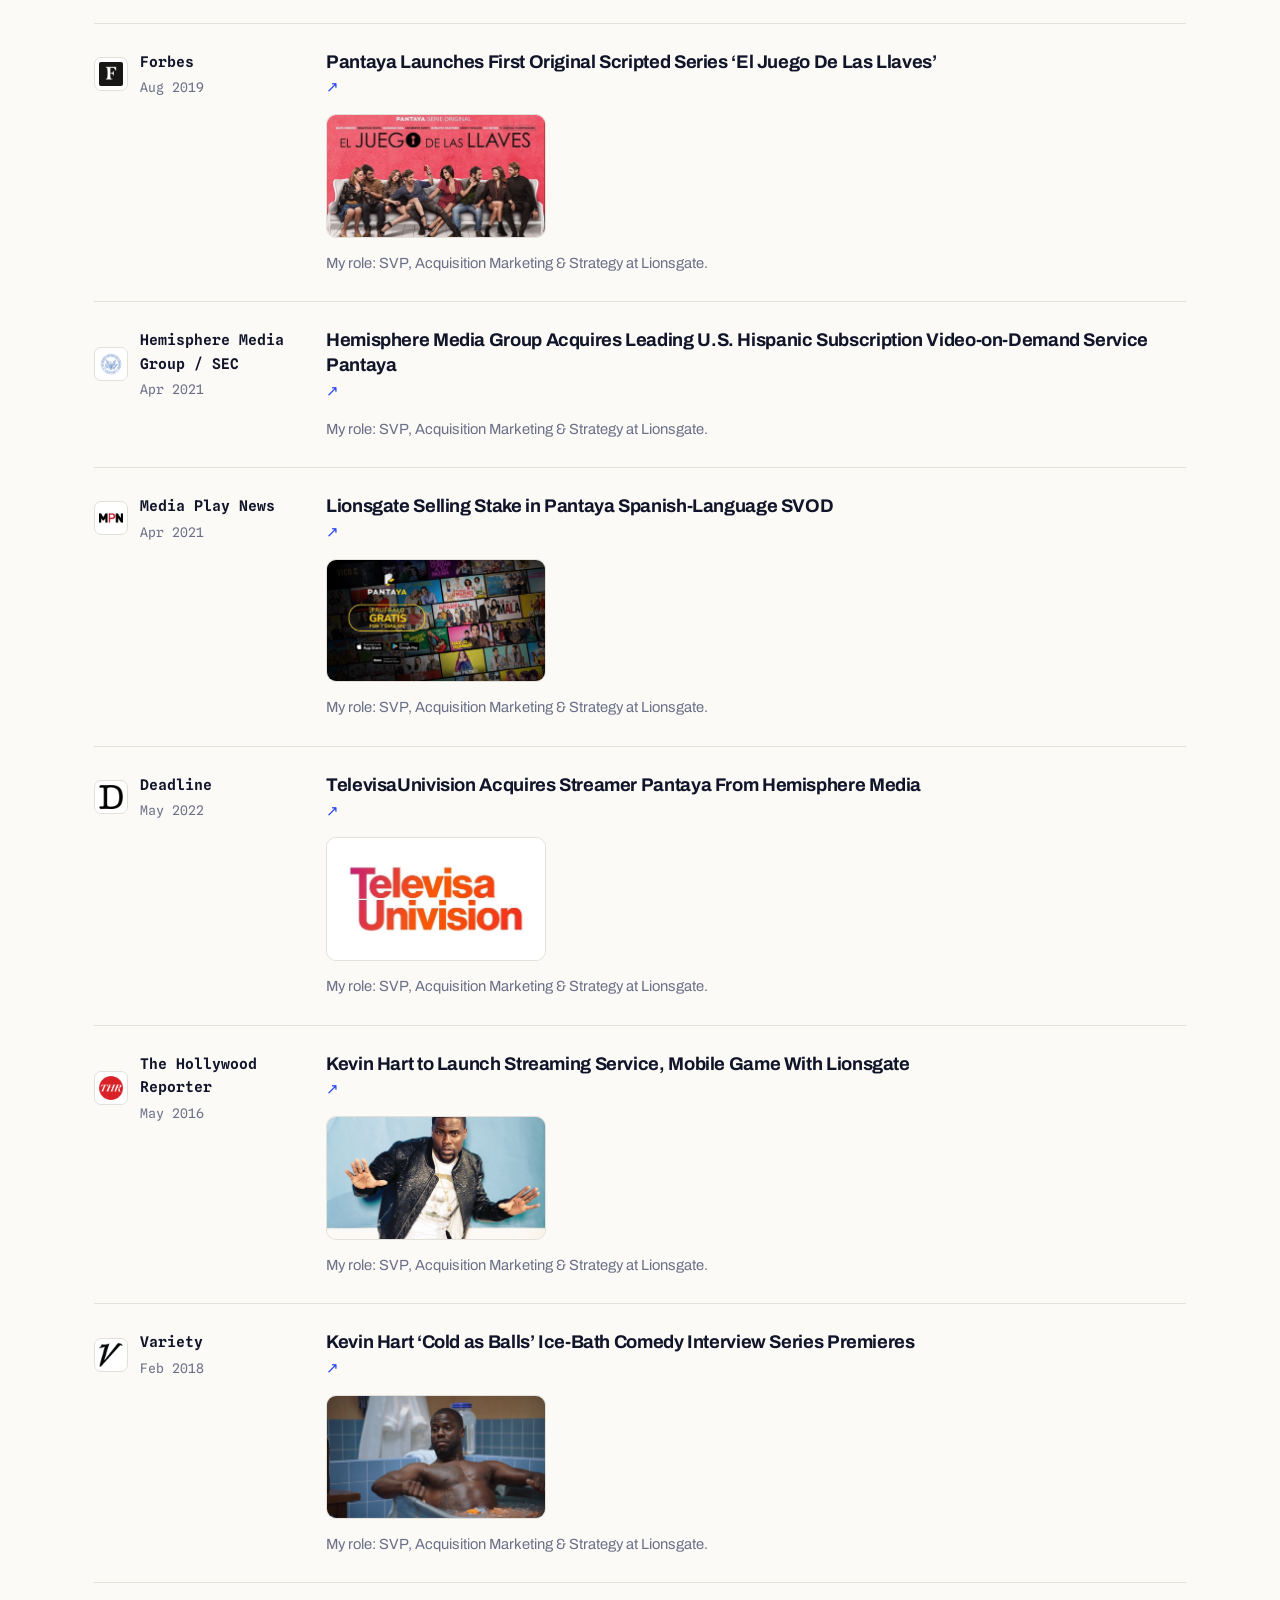
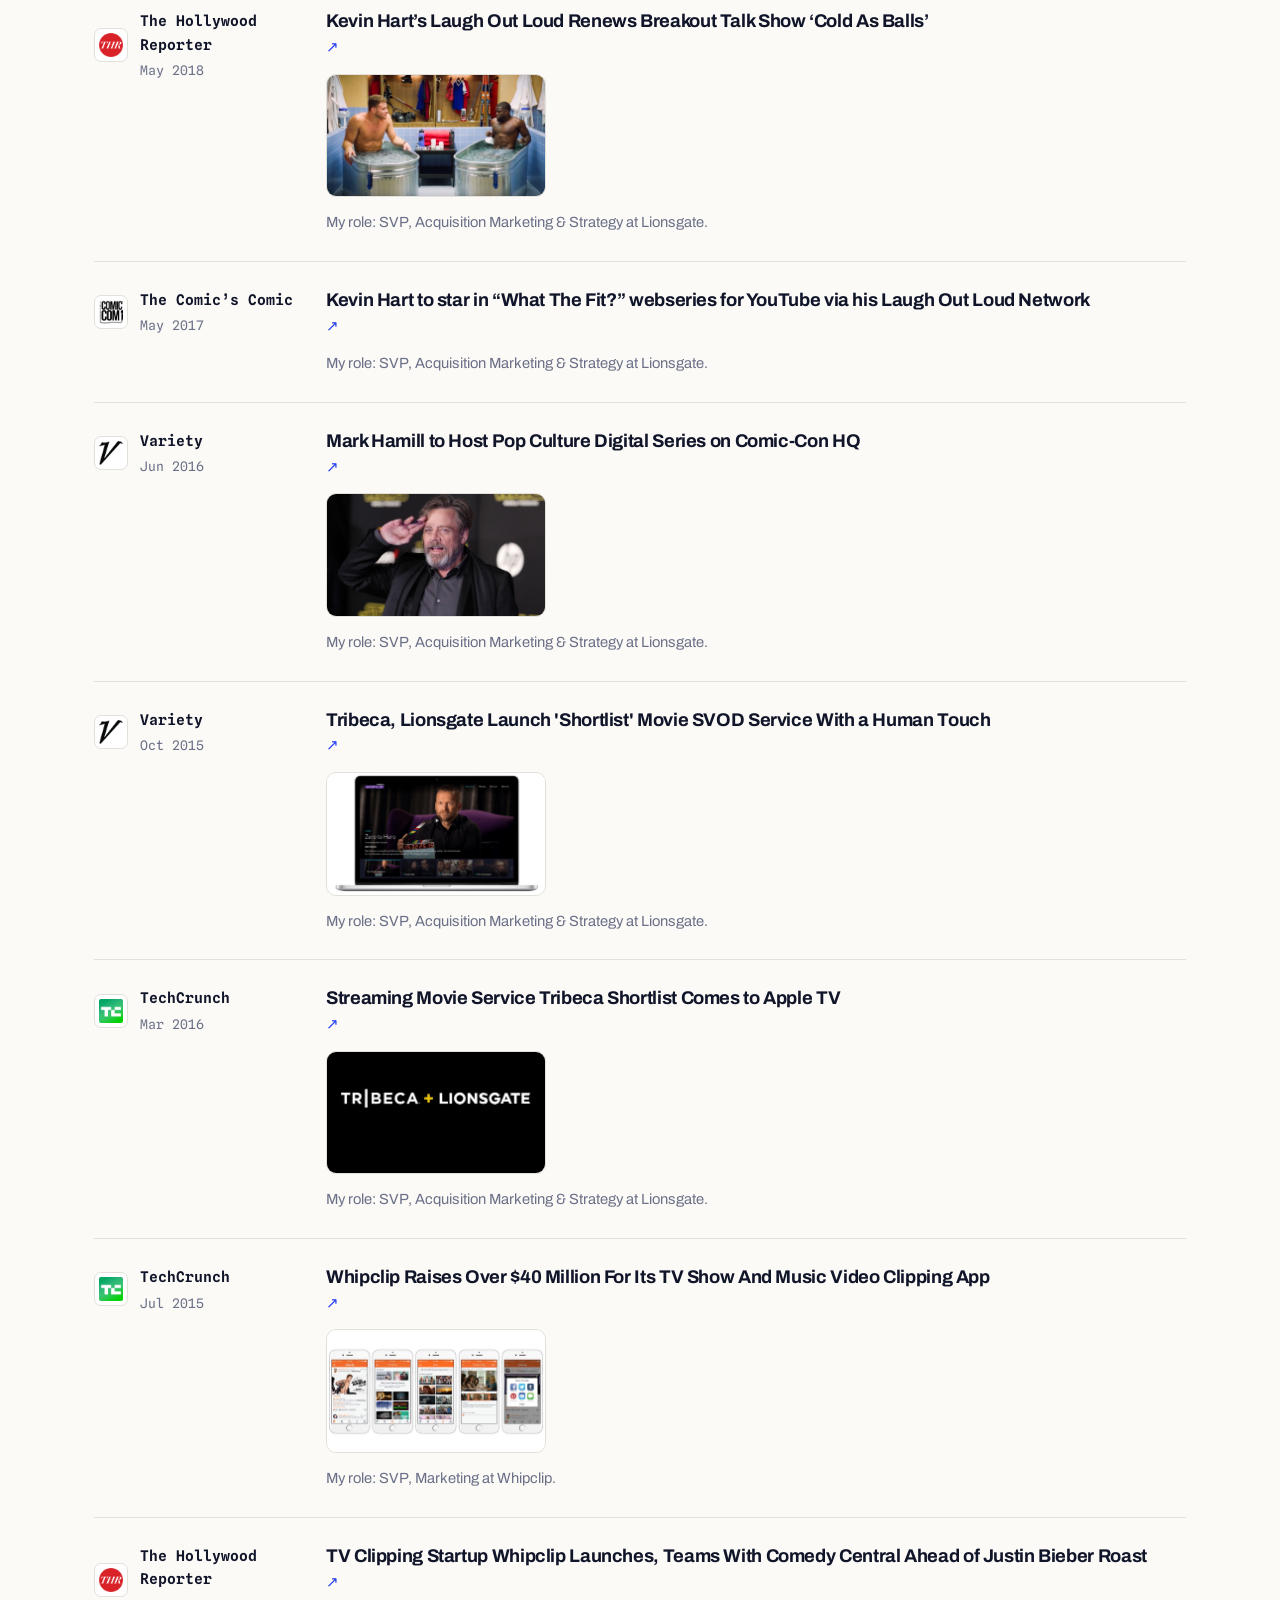
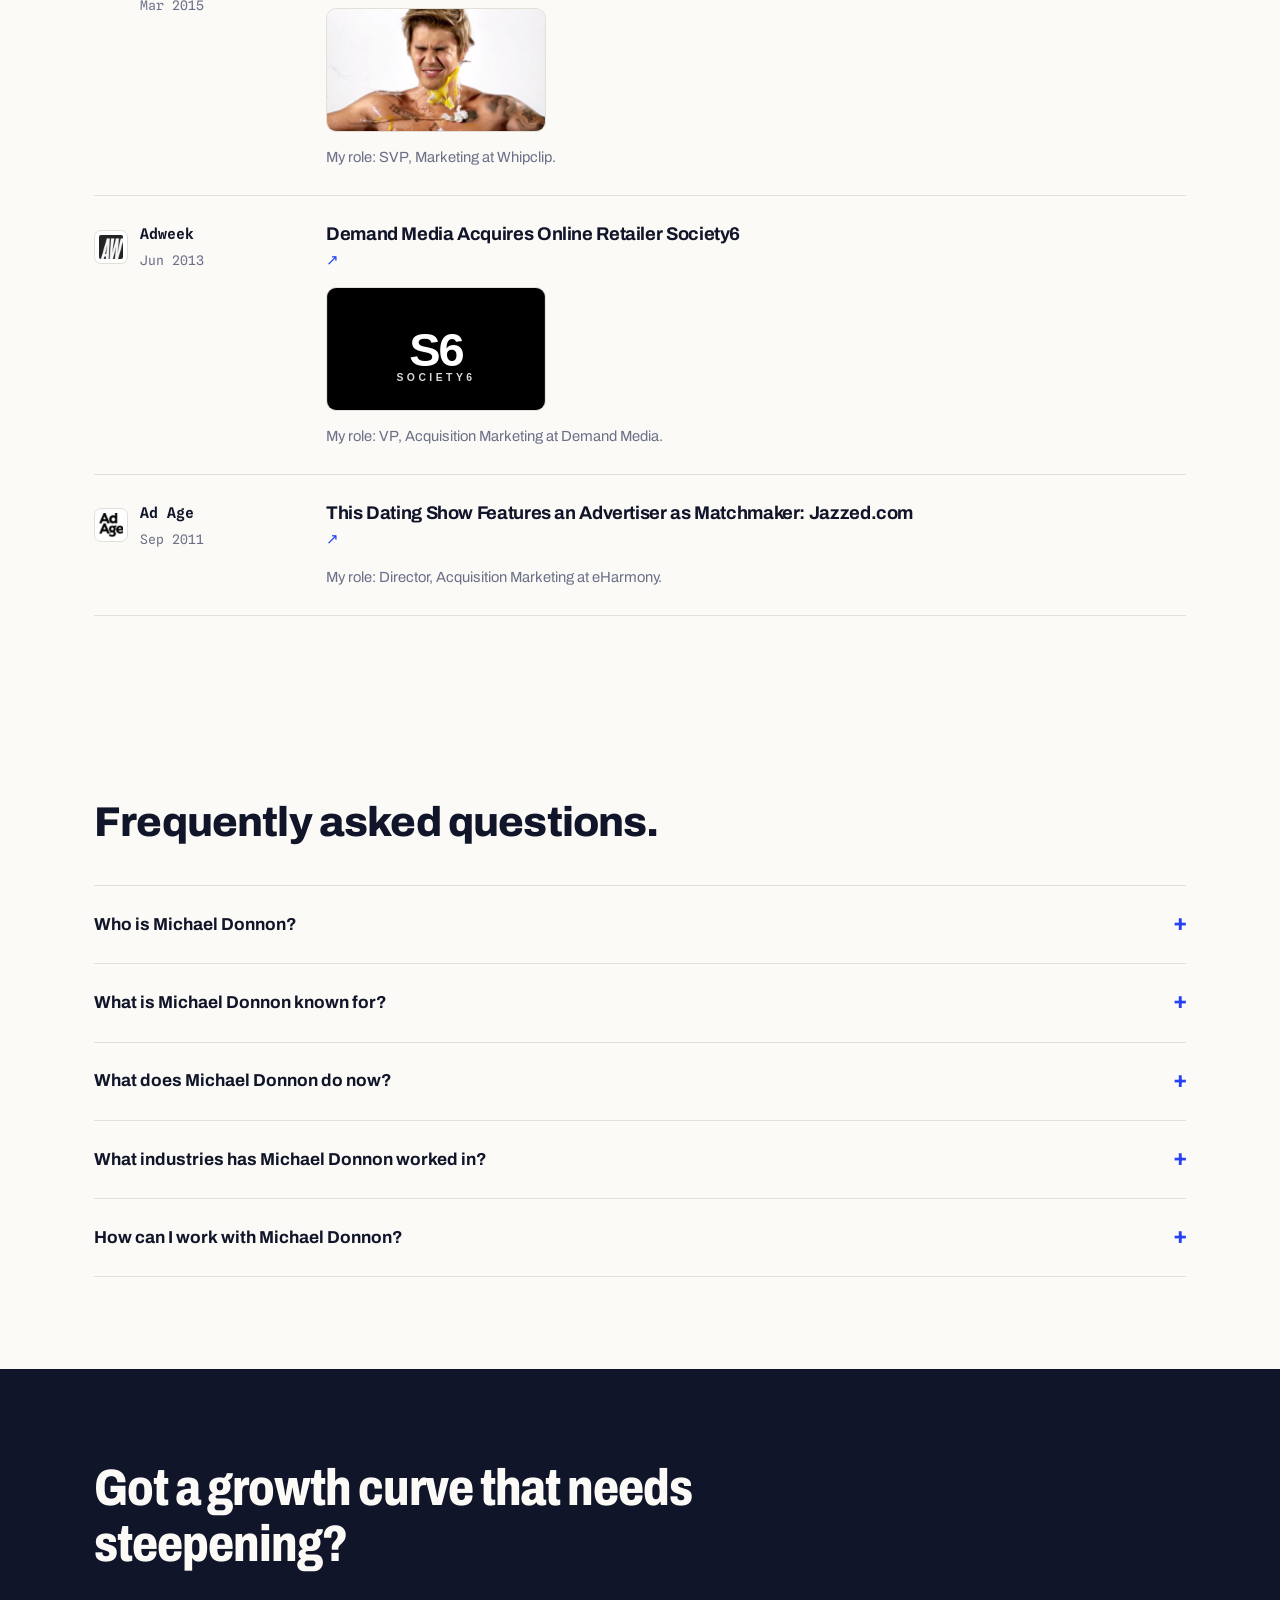
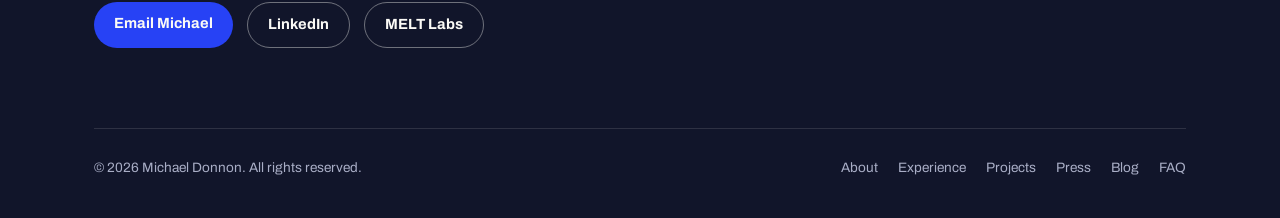
==== commit 517c89af: "Blog: add blog section with first post (in-housing media / CAC 81%) - Individual article pages at cl" ====
--- a/index.html
+++ b/index.html
@@ -123,6 +123,21 @@
   <script type="application/ld+json">
   {
     "@context": "https://schema.org",
+    "@type": "BreadcrumbList",
+    "itemListElement": [
+      { "@type": "ListItem", "position": 1, "name": "Home", "item": "https://michaeldonnon.com/" },
+      { "@type": "ListItem", "position": 2, "name": "About", "item": "https://michaeldonnon.com/#about" },
+      { "@type": "ListItem", "position": 3, "name": "Experience", "item": "https://michaeldonnon.com/#experience" },
+      { "@type": "ListItem", "position": 4, "name": "Projects & Ventures", "item": "https://michaeldonnon.com/#projects" },
+      { "@type": "ListItem", "position": 5, "name": "Press", "item": "https://michaeldonnon.com/#press" },
+      { "@type": "ListItem", "position": 6, "name": "FAQ", "item": "https://michaeldonnon.com/#faq" }
+    ]
+  }
+  </script>
+
+  <script type="application/ld+json">
+  {
+    "@context": "https://schema.org",
     "@type": "ProfilePage",
     "@id": "https://michaeldonnon.com/#profilepage",
     "url": "https://michaeldonnon.com/",
@@ -575,6 +590,7 @@
           <li><a href="#experience">Experience</a></li>
           <li><a href="#projects">Projects</a></li>
           <li><a href="#press">Press</a></li>
+          <li><a href="/blog">Blog</a></li>
           <li><a href="#faq">FAQ</a></li>
           <li class="nav-cta-mobile"><a class="btn" href="https://www.linkedin.com/in/michaeldonnon" rel="me">Connect on LinkedIn</a></li>
         </ul>
@@ -1238,6 +1254,7 @@
           <a href="#experience">Experience</a>
           <a href="#projects">Projects</a>
           <a href="#press">Press</a>
+          <a href="/blog">Blog</a>
           <a href="#faq">FAQ</a>
         </div>
       </div>
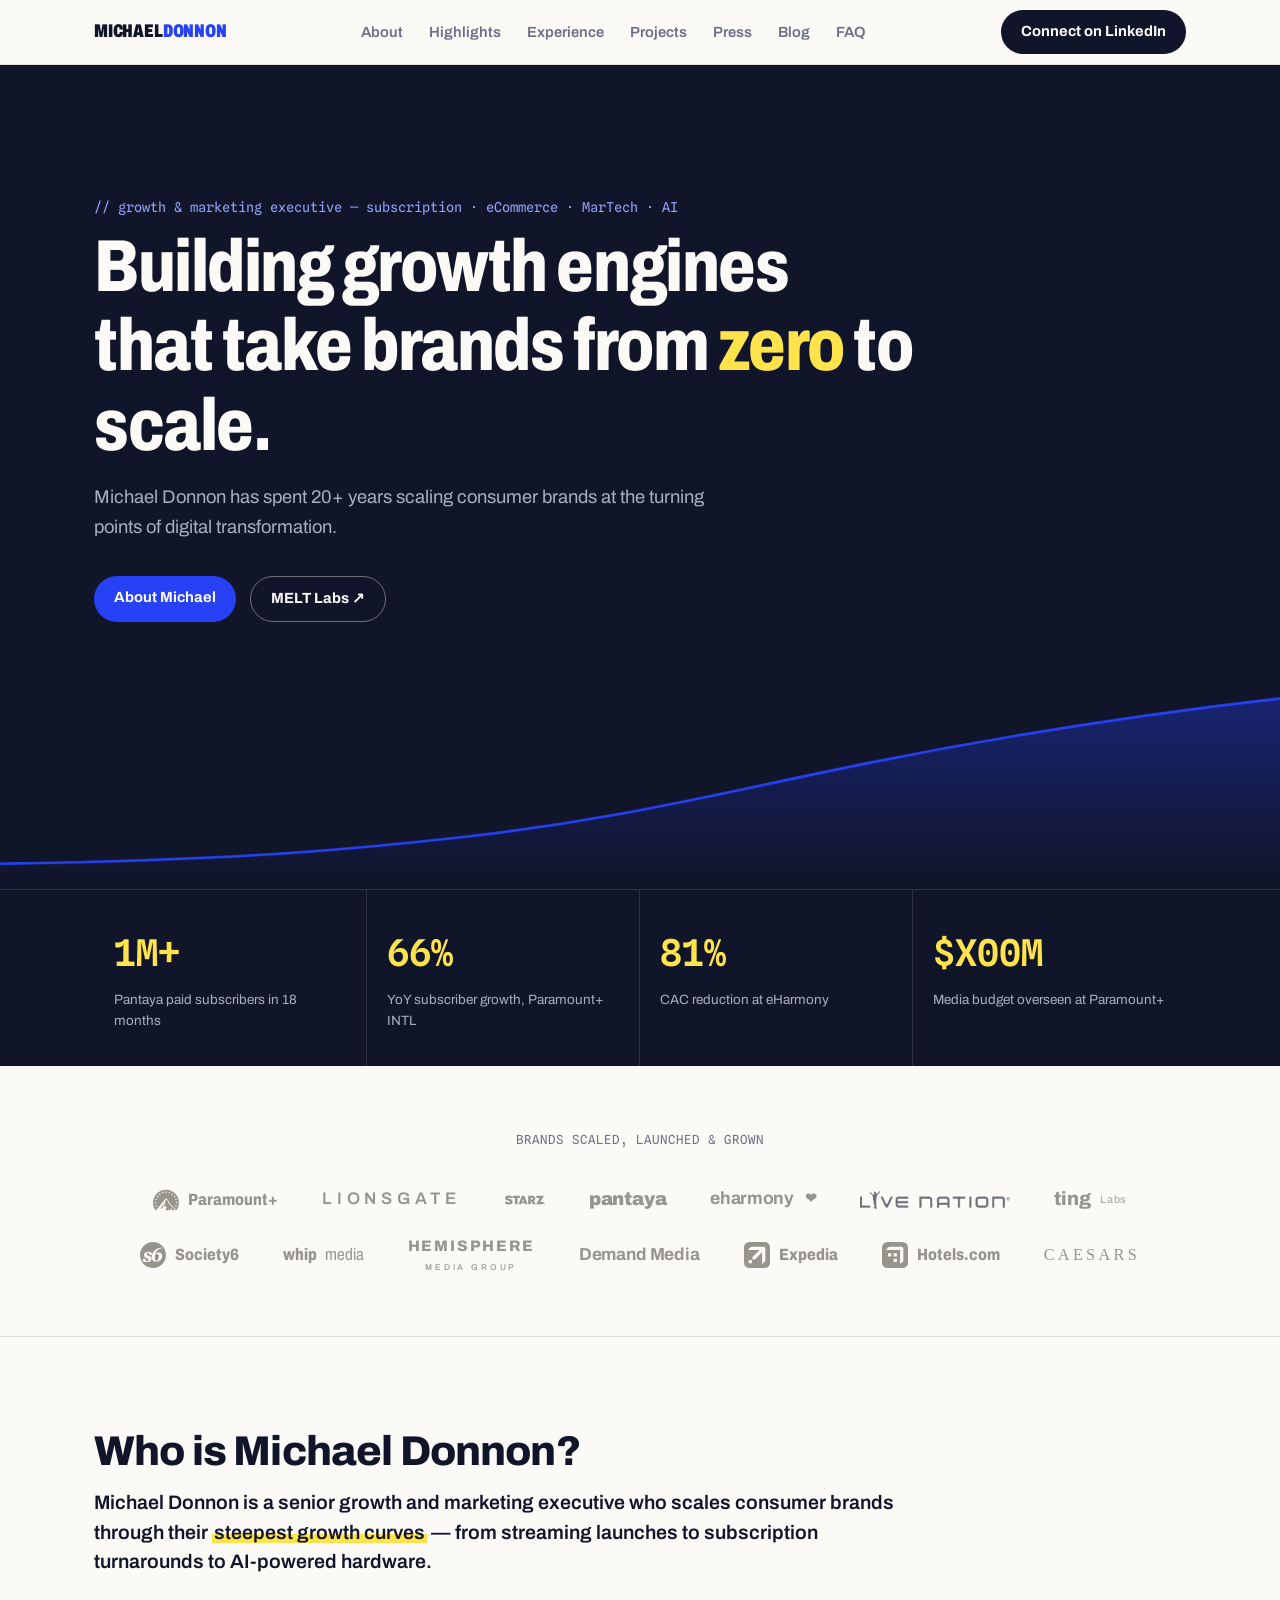
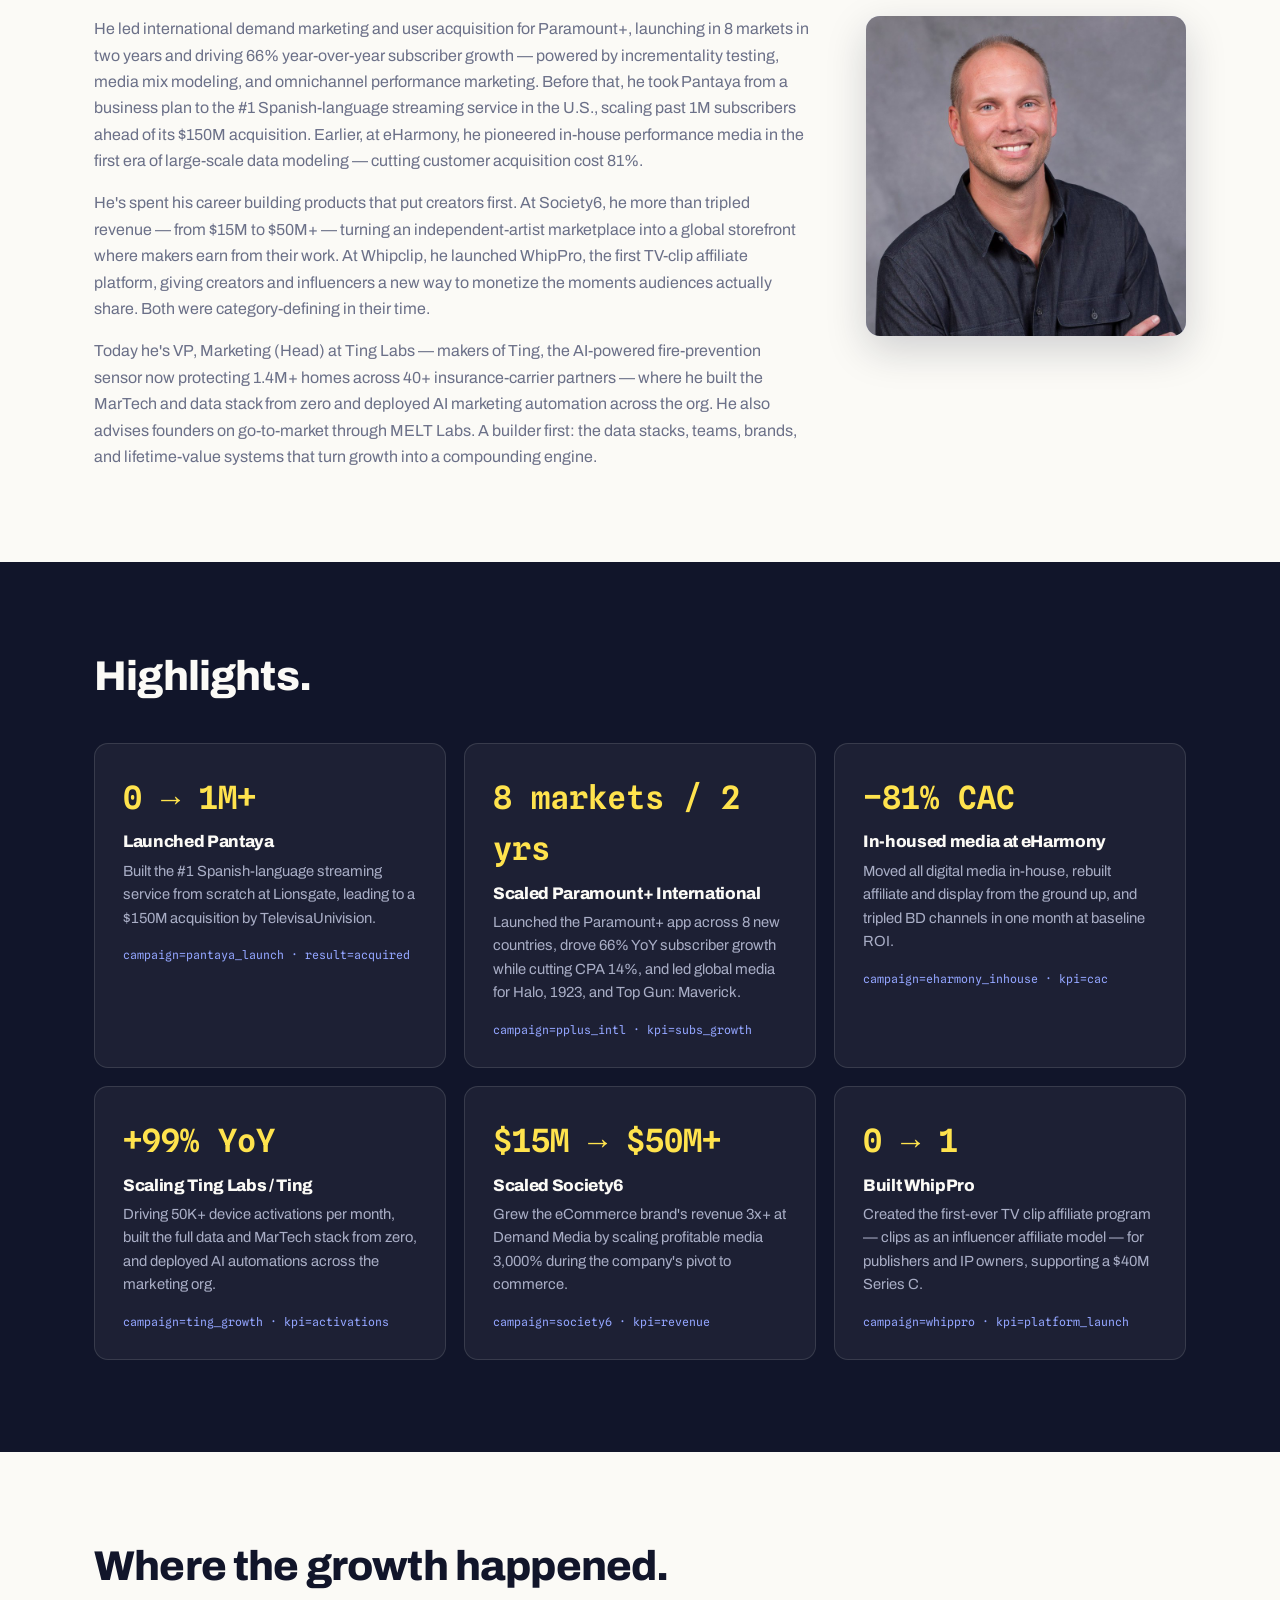
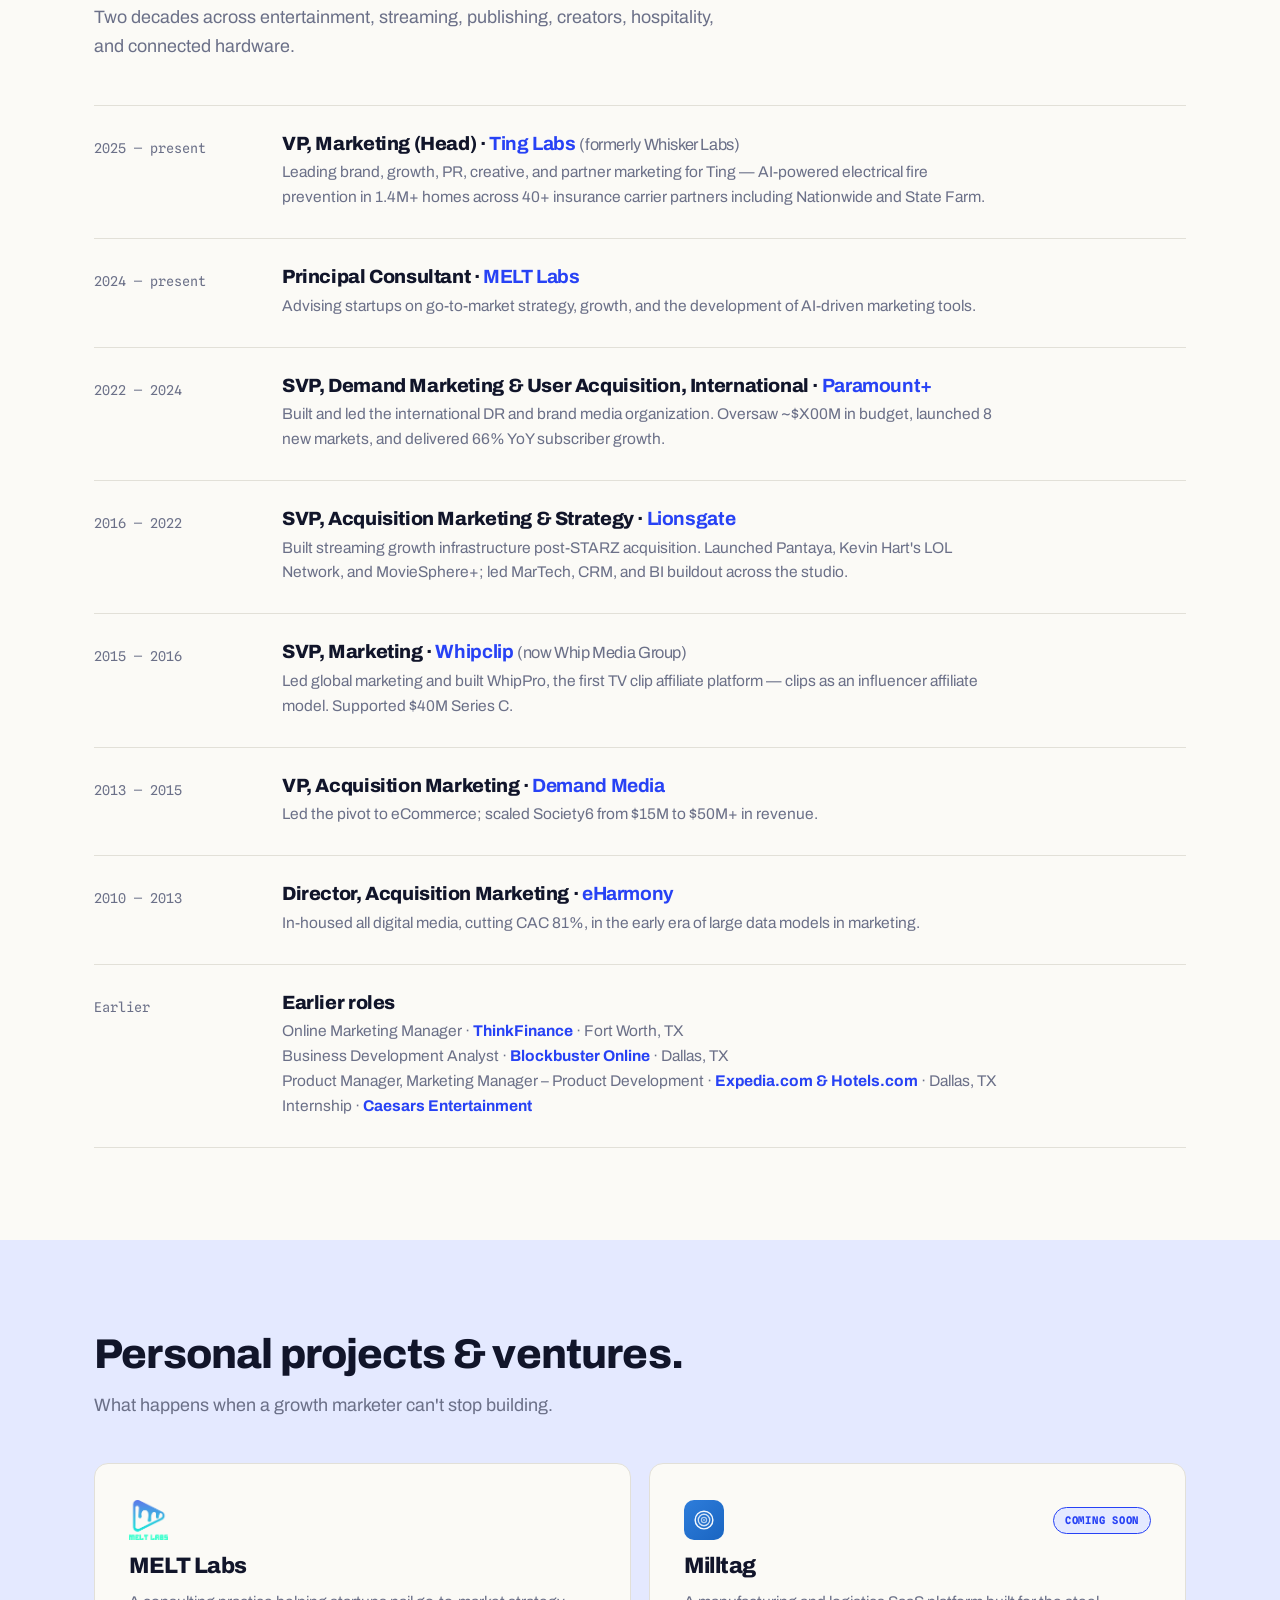
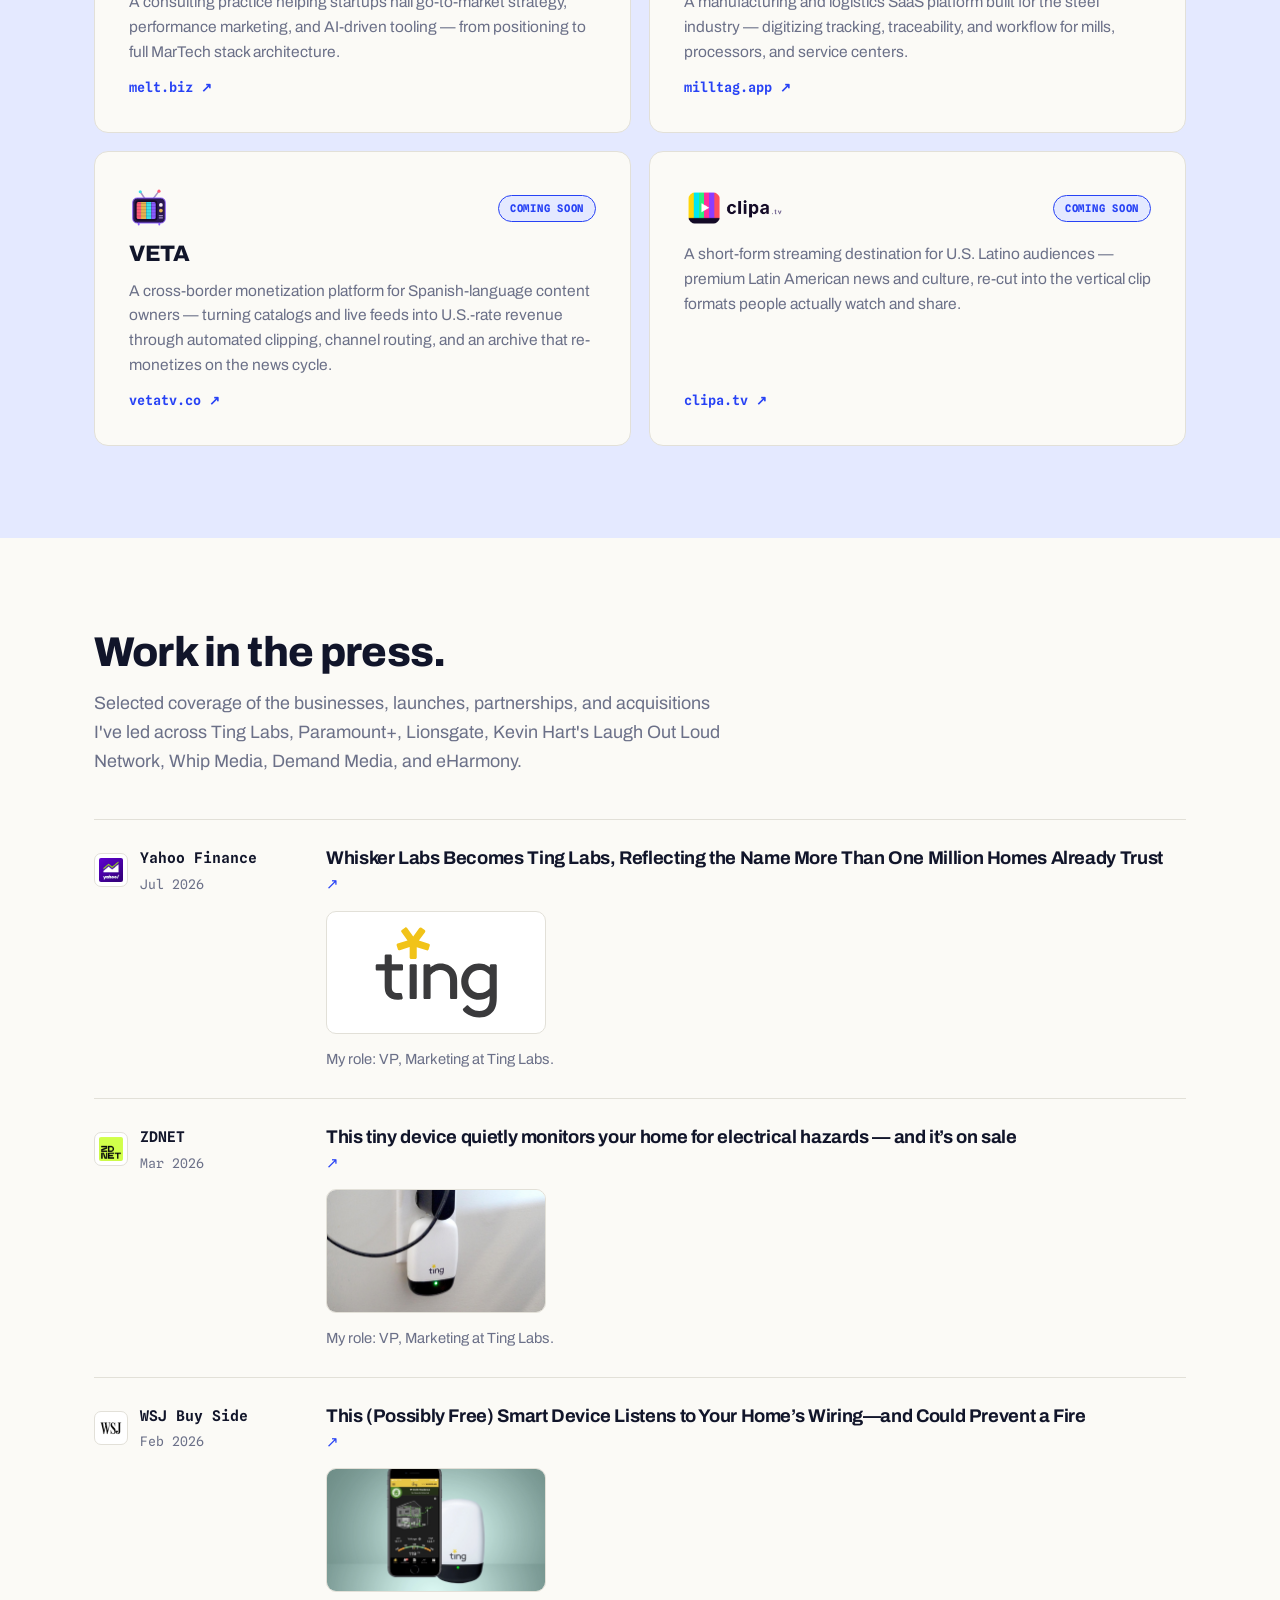
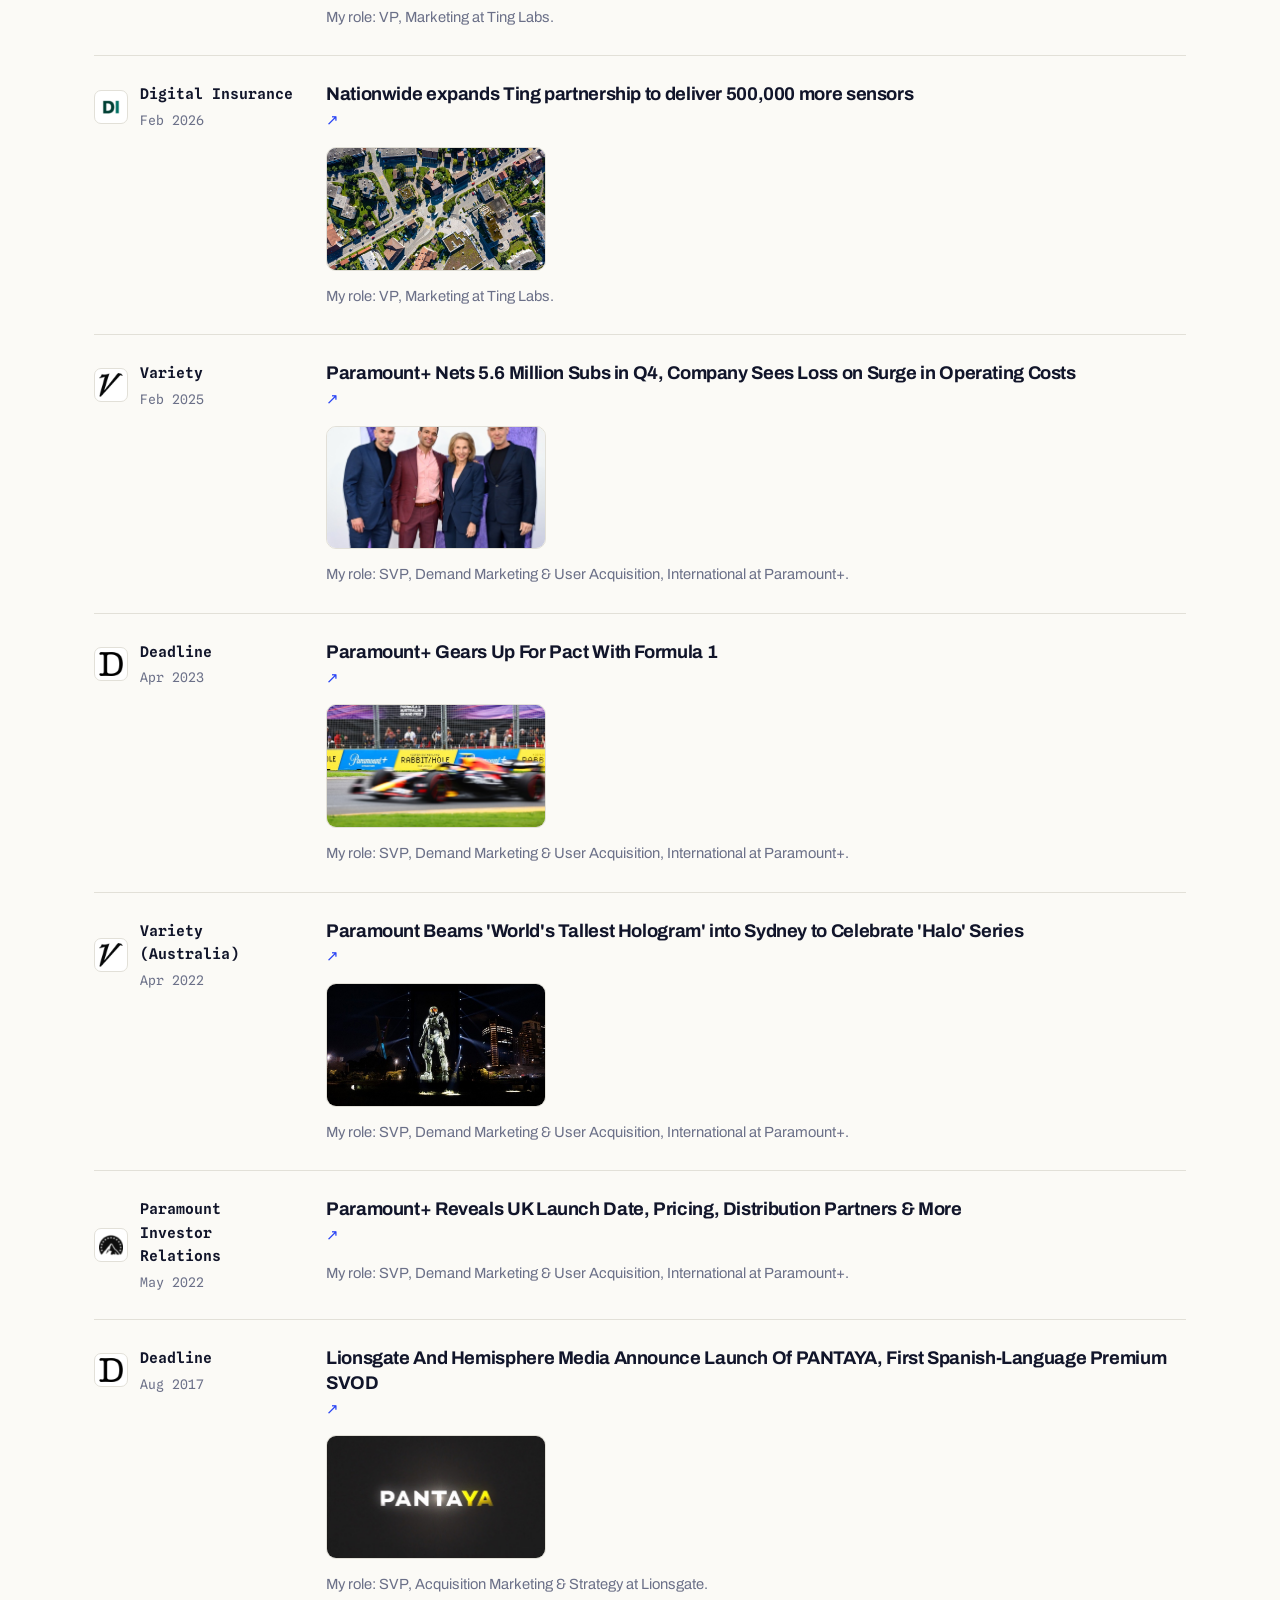
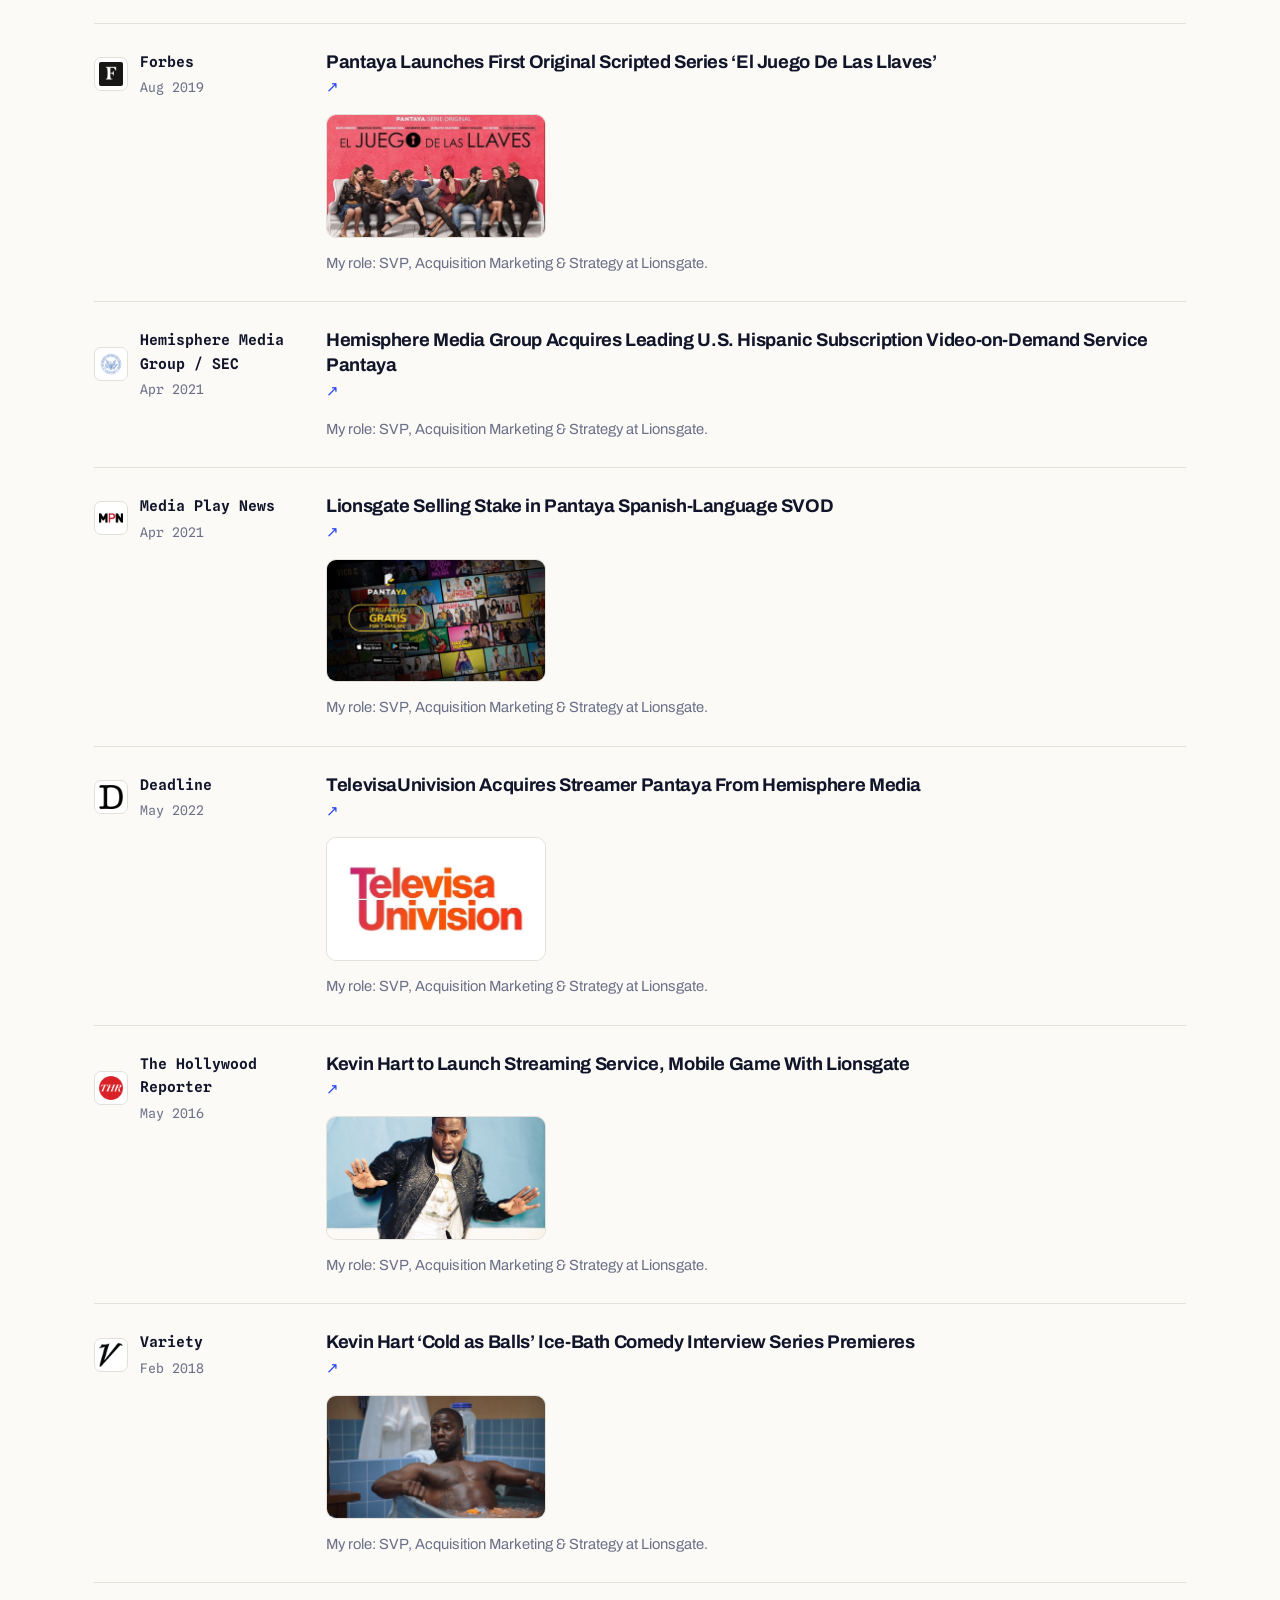
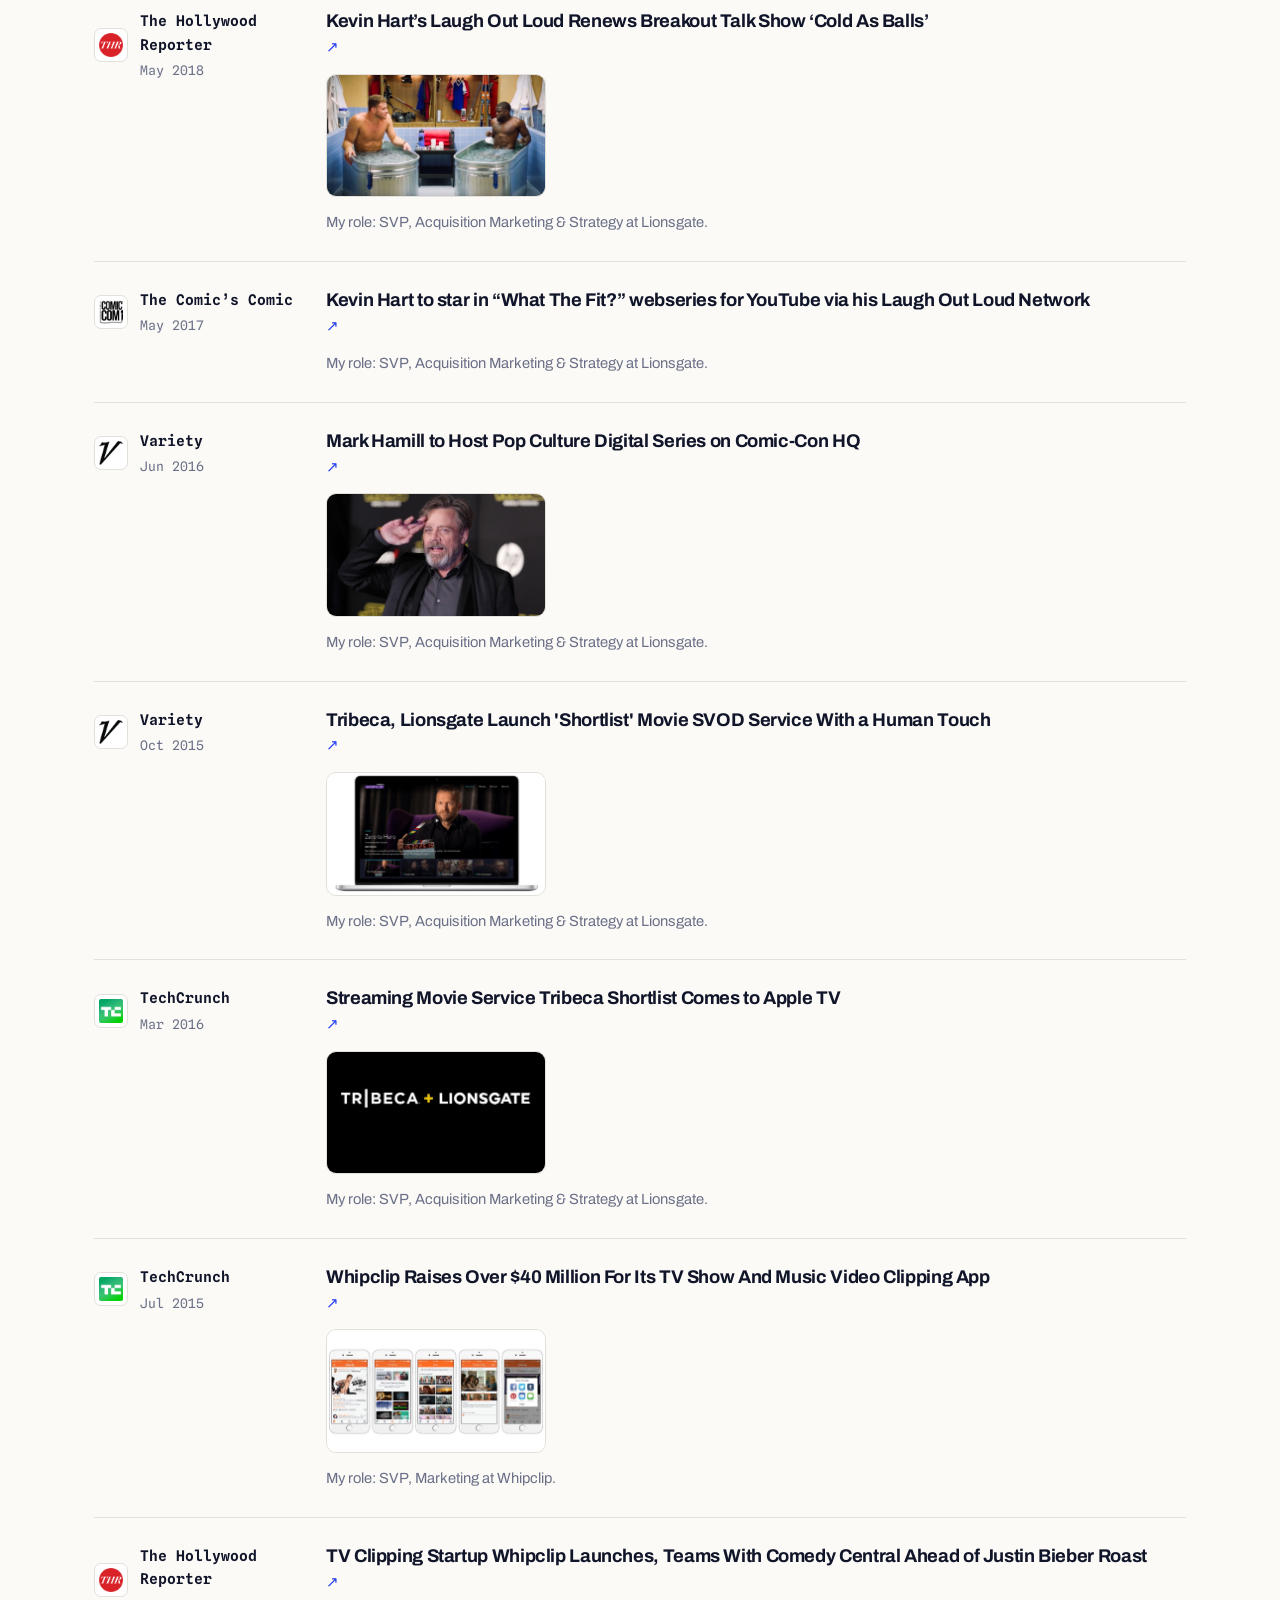
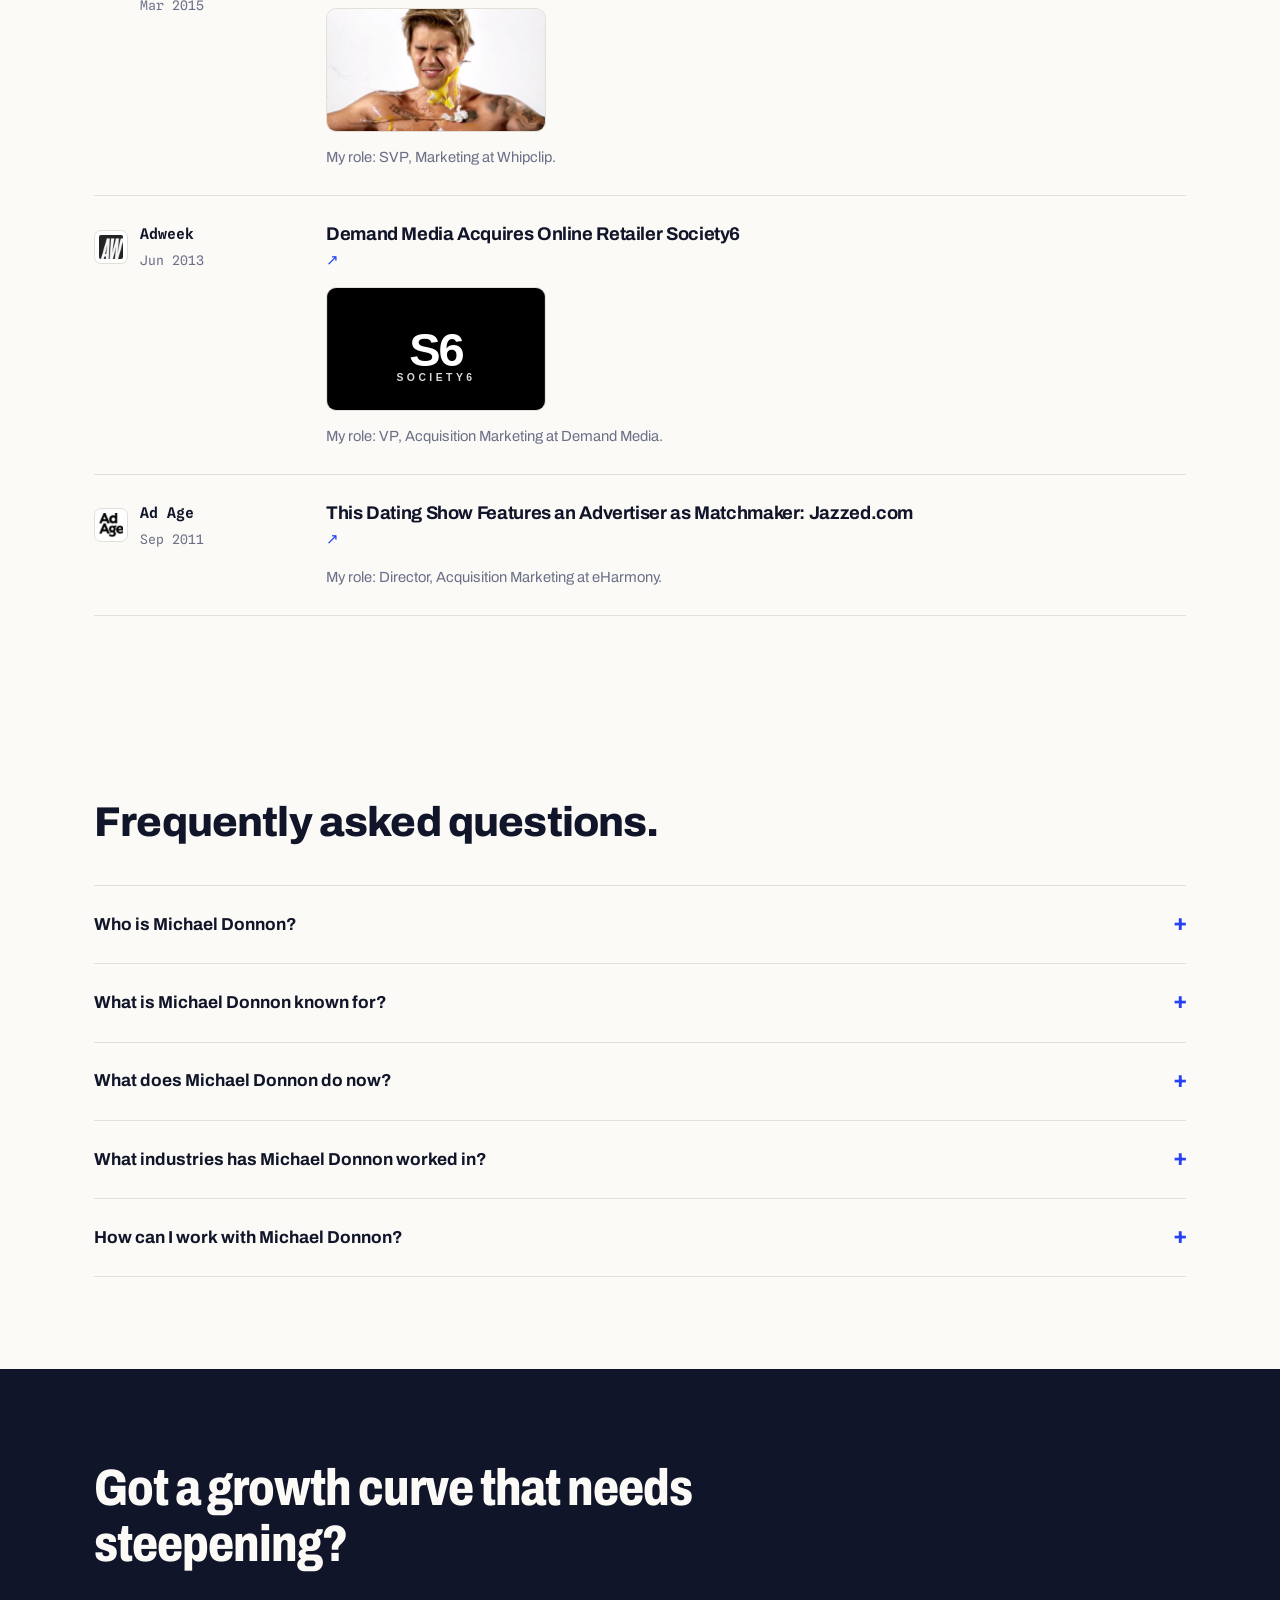
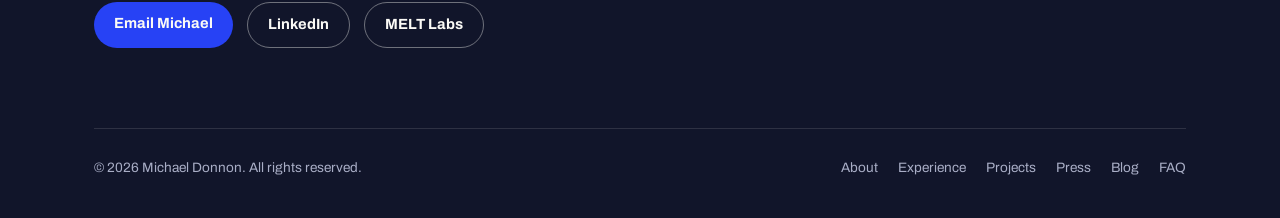
==== commit dd99bb7c: "Copy: shorten Ting Labs title to VP, Marketing (Head) Co-Authored-By: Claude Opus 4.8 (1M context) <" ====
--- a/index.html
+++ b/index.html
@@ -671,7 +671,7 @@
         <div class="about-copy reveal">
           <p>He led international demand marketing and user acquisition for Paramount+, launching in 8 markets in two years and driving 66% year-over-year subscriber growth — powered by incrementality testing, media mix modeling, and omnichannel performance marketing. Before that, he took Pantaya from a business plan to the #1 Spanish-language streaming service in the U.S., scaling past 1M subscribers ahead of its $150M acquisition. Earlier, at eHarmony, he pioneered in-house performance media in the first era of large-scale data modeling — cutting customer acquisition cost 81%.</p>
           <p>He's spent his career building products that put creators first. At Society6, he more than tripled revenue — from $15M to $50M+ — turning an independent-artist marketplace into a global storefront where makers earn from their work. At Whipclip, he launched WhipPro, the first TV-clip affiliate platform, giving creators and influencers a new way to monetize the moments audiences actually share. Both were category-defining in their time.</p>
-          <p>Today he's VP, Marketing (Head of) at Ting Labs — makers of Ting, the AI-powered fire-prevention sensor now protecting 1.4M+ homes across 40+ insurance-carrier partners — where he built the MarTech and data stack from zero and deployed AI marketing automation across the org. He also advises founders on go-to-market through MELT Labs. A builder first: the data stacks, teams, brands, and lifetime-value systems that turn growth into a compounding engine.</p>
+          <p>Today he's VP, Marketing (Head) at Ting Labs — makers of Ting, the AI-powered fire-prevention sensor now protecting 1.4M+ homes across 40+ insurance-carrier partners — where he built the MarTech and data stack from zero and deployed AI marketing automation across the org. He also advises founders on go-to-market through MELT Labs. A builder first: the data stacks, teams, brands, and lifetime-value systems that turn growth into a compounding engine.</p>
         </div>
         <img class="headshot" src="/images/headshot.jpg" alt="Photo of Michael Donnon, growth and marketing executive" width="800" height="800" fetchpriority="high">
       </div>
@@ -731,7 +731,7 @@
 
       <div class="xp-item reveal">
         <div class="xp-when">2025 — present</div>
-        <div><h3>VP, Marketing (Head of) · <span class="co">Ting Labs</span> <span class="co-note">(formerly Whisker Labs)</span></h3>
+        <div><h3>VP, Marketing (Head) · <span class="co">Ting Labs</span> <span class="co-note">(formerly Whisker Labs)</span></h3>
         <p>Leading brand, growth, PR, creative, and partner marketing for Ting — AI-powered electrical fire prevention in 1.4M+ homes across 40+ insurance carrier partners including Nationwide and State Farm.</p></div>
       </div>
       <div class="xp-item reveal">
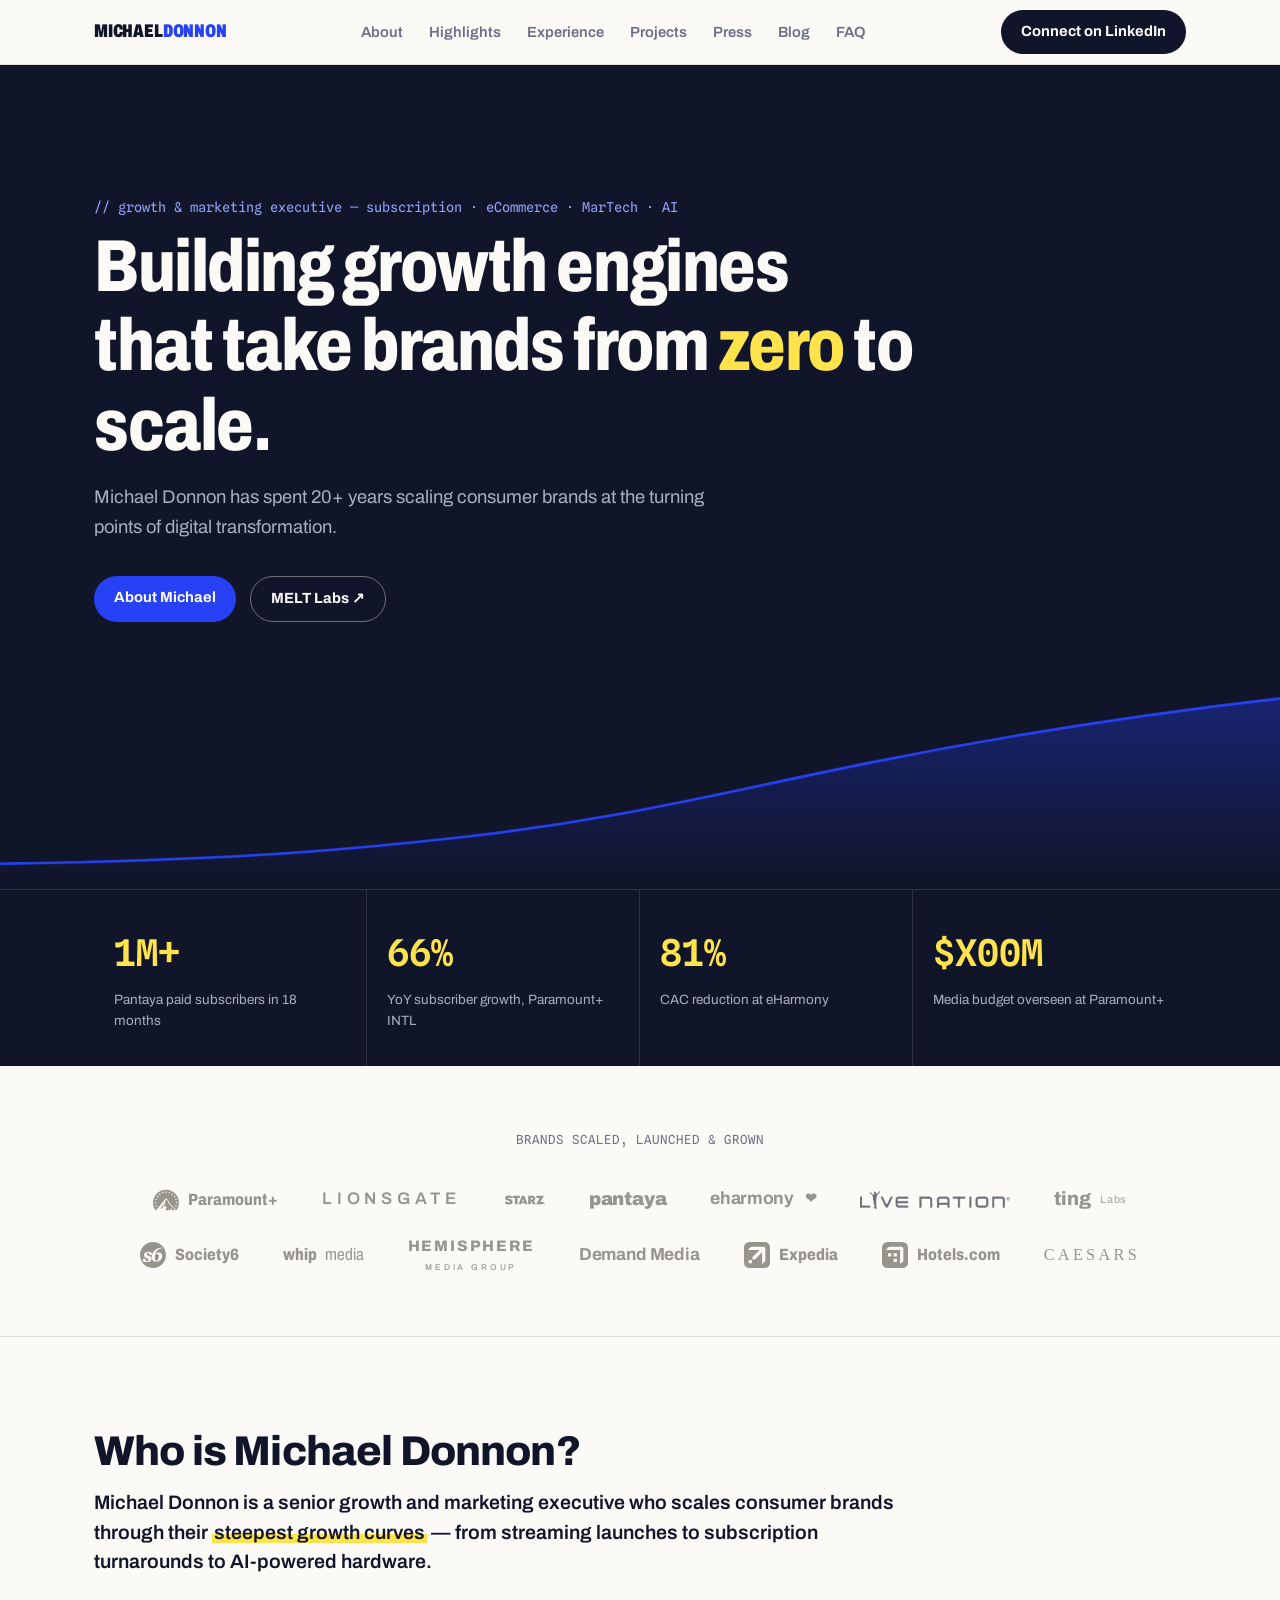
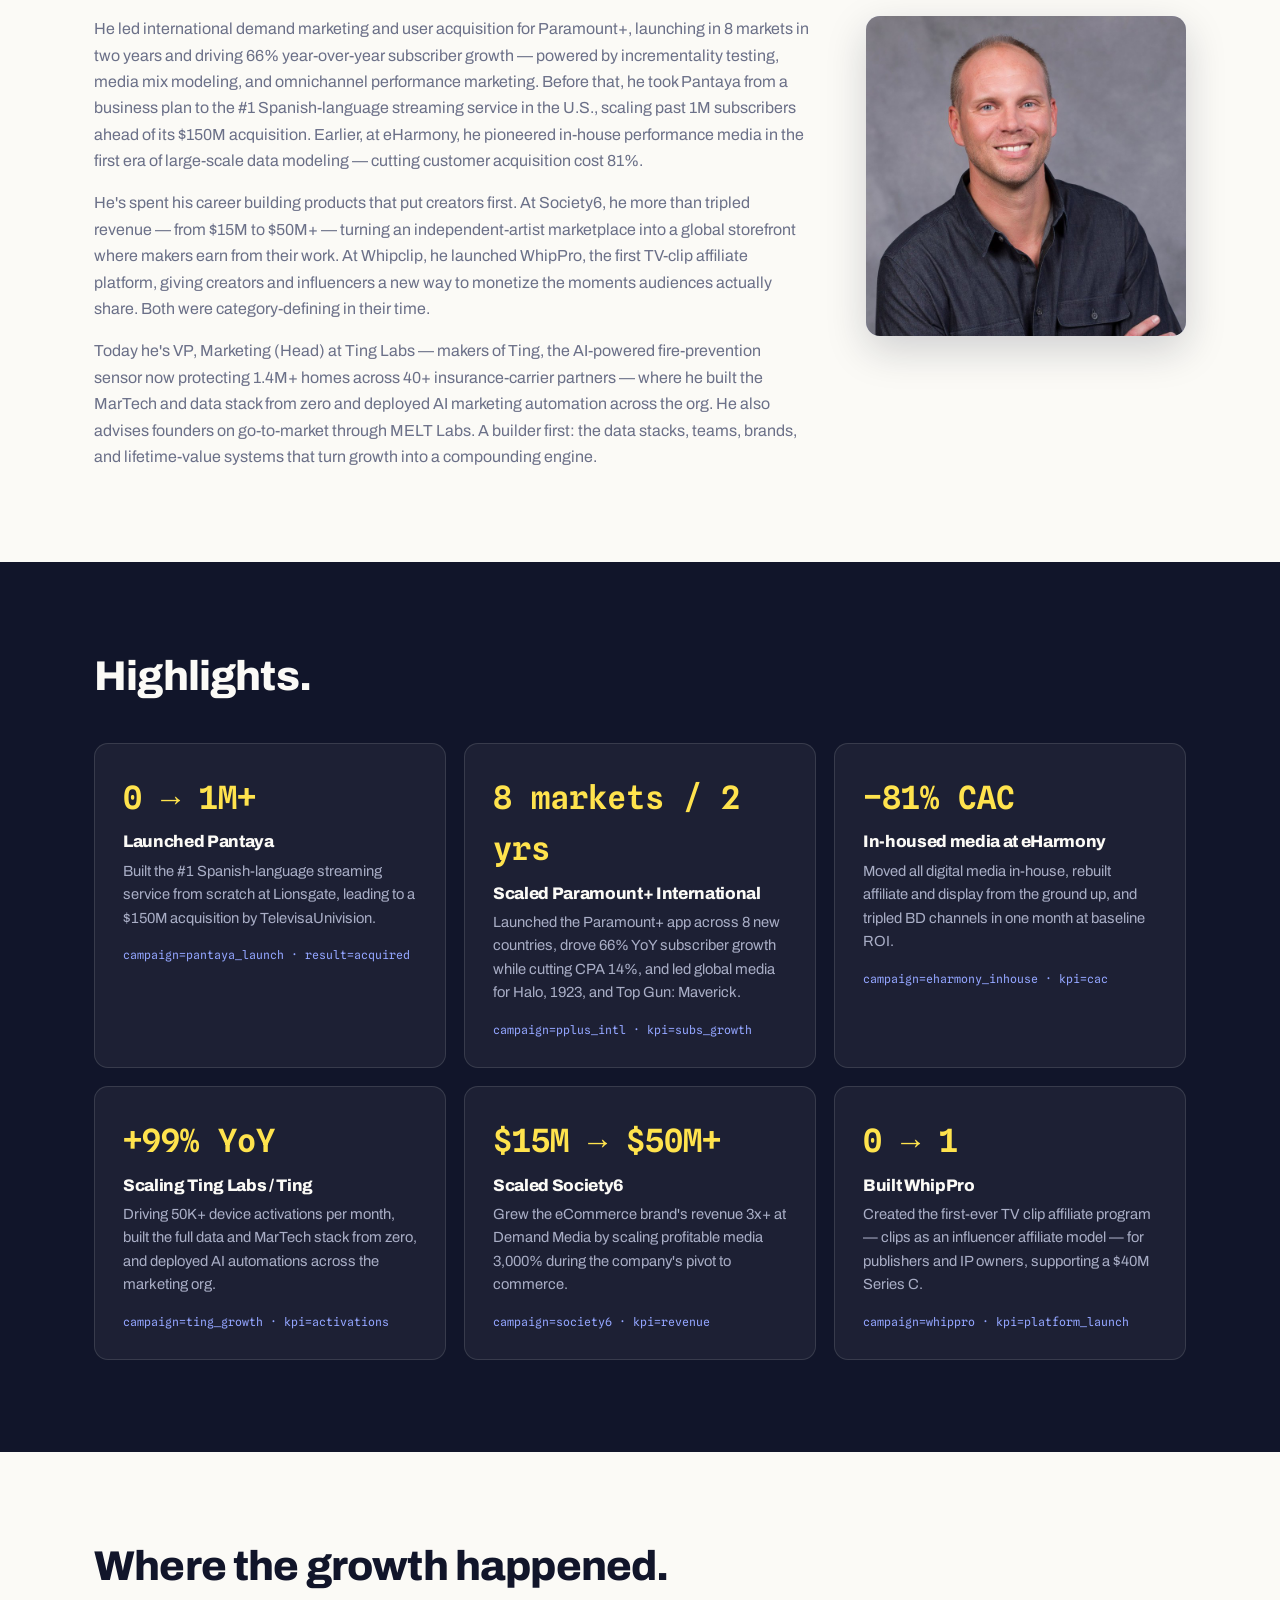
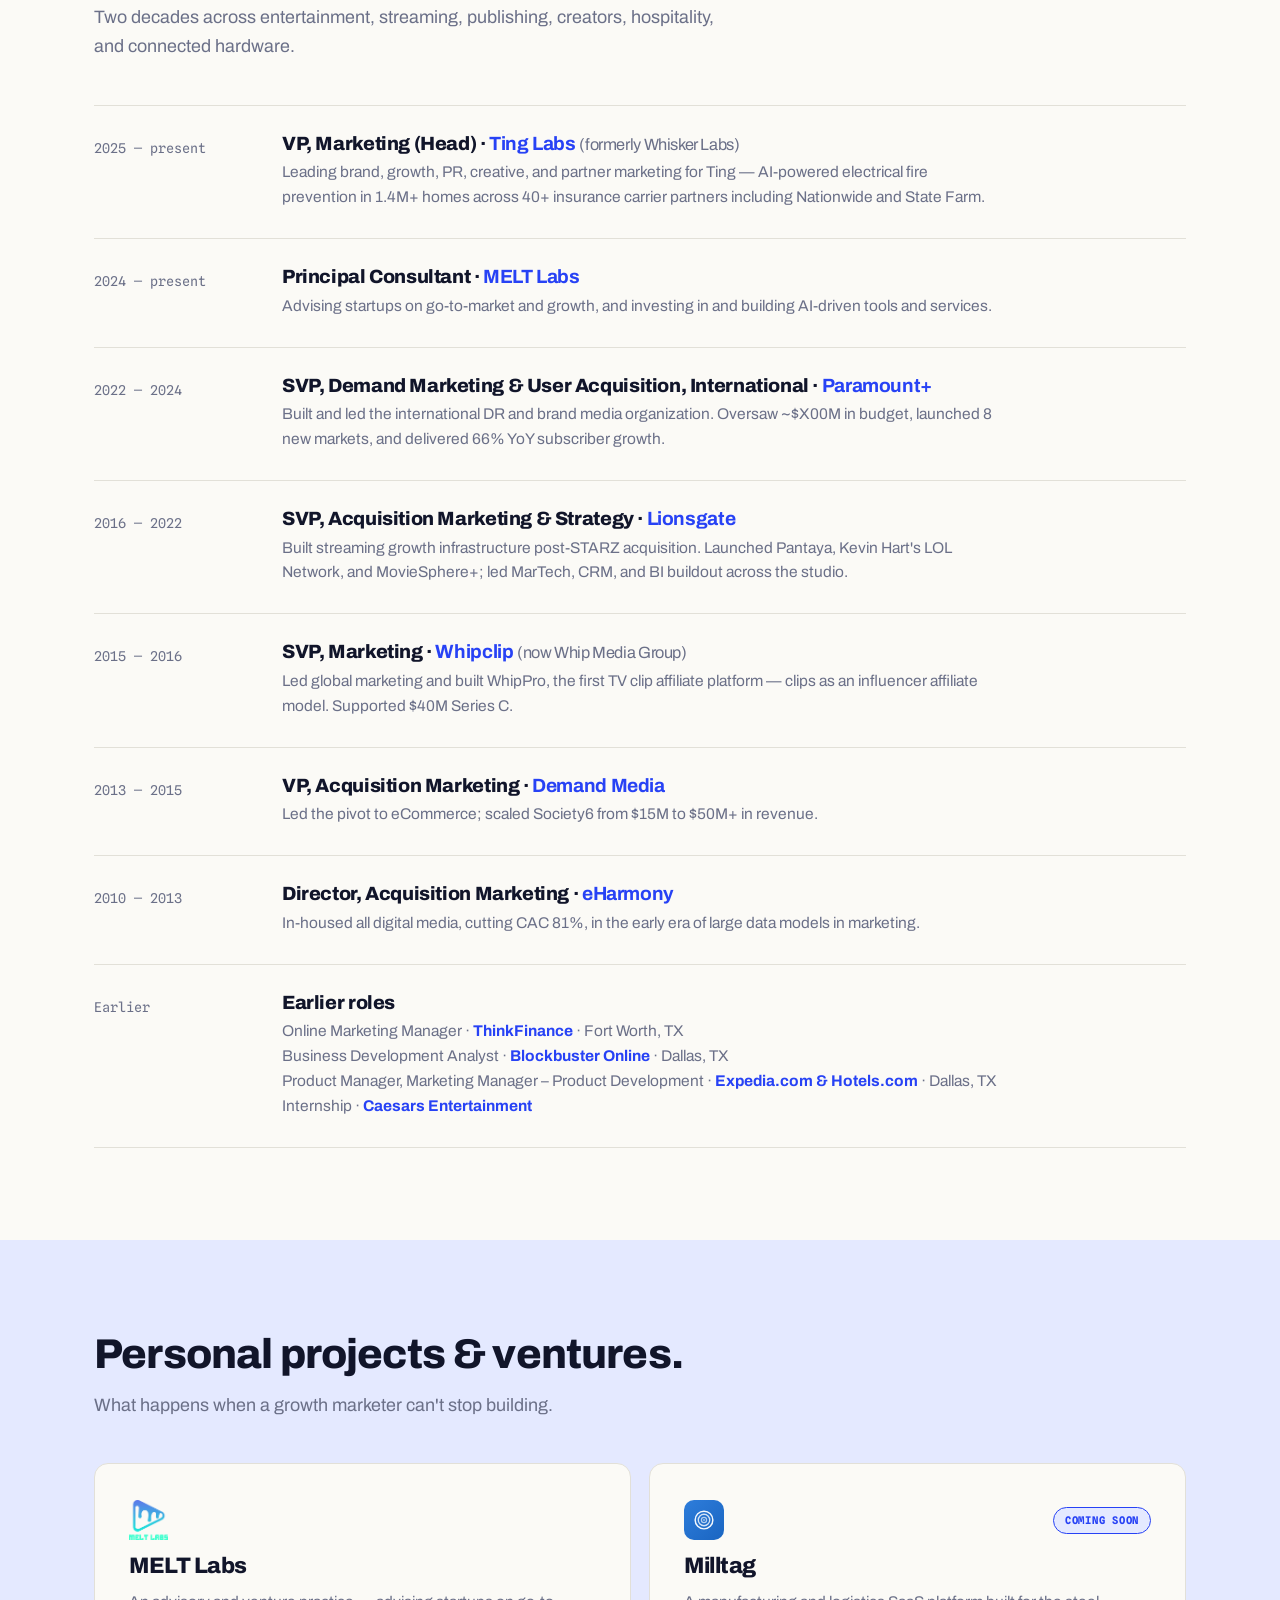
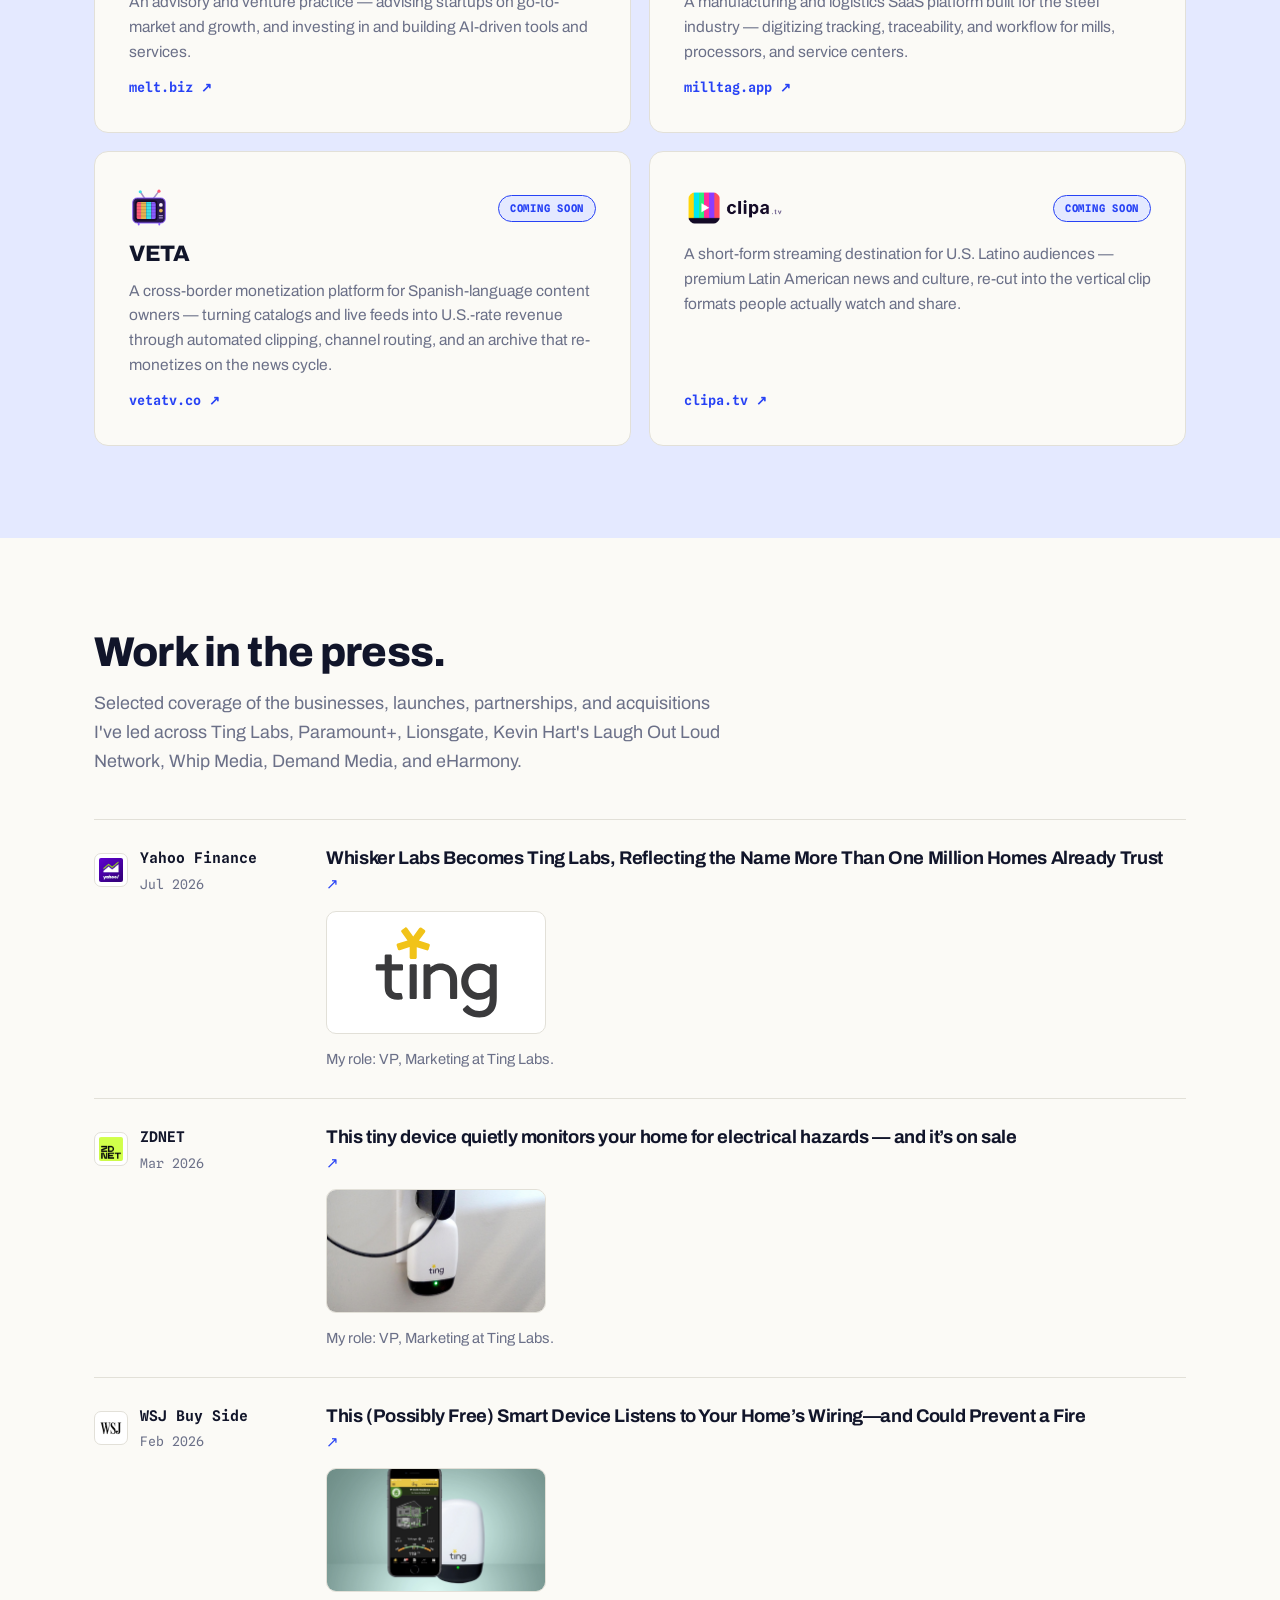
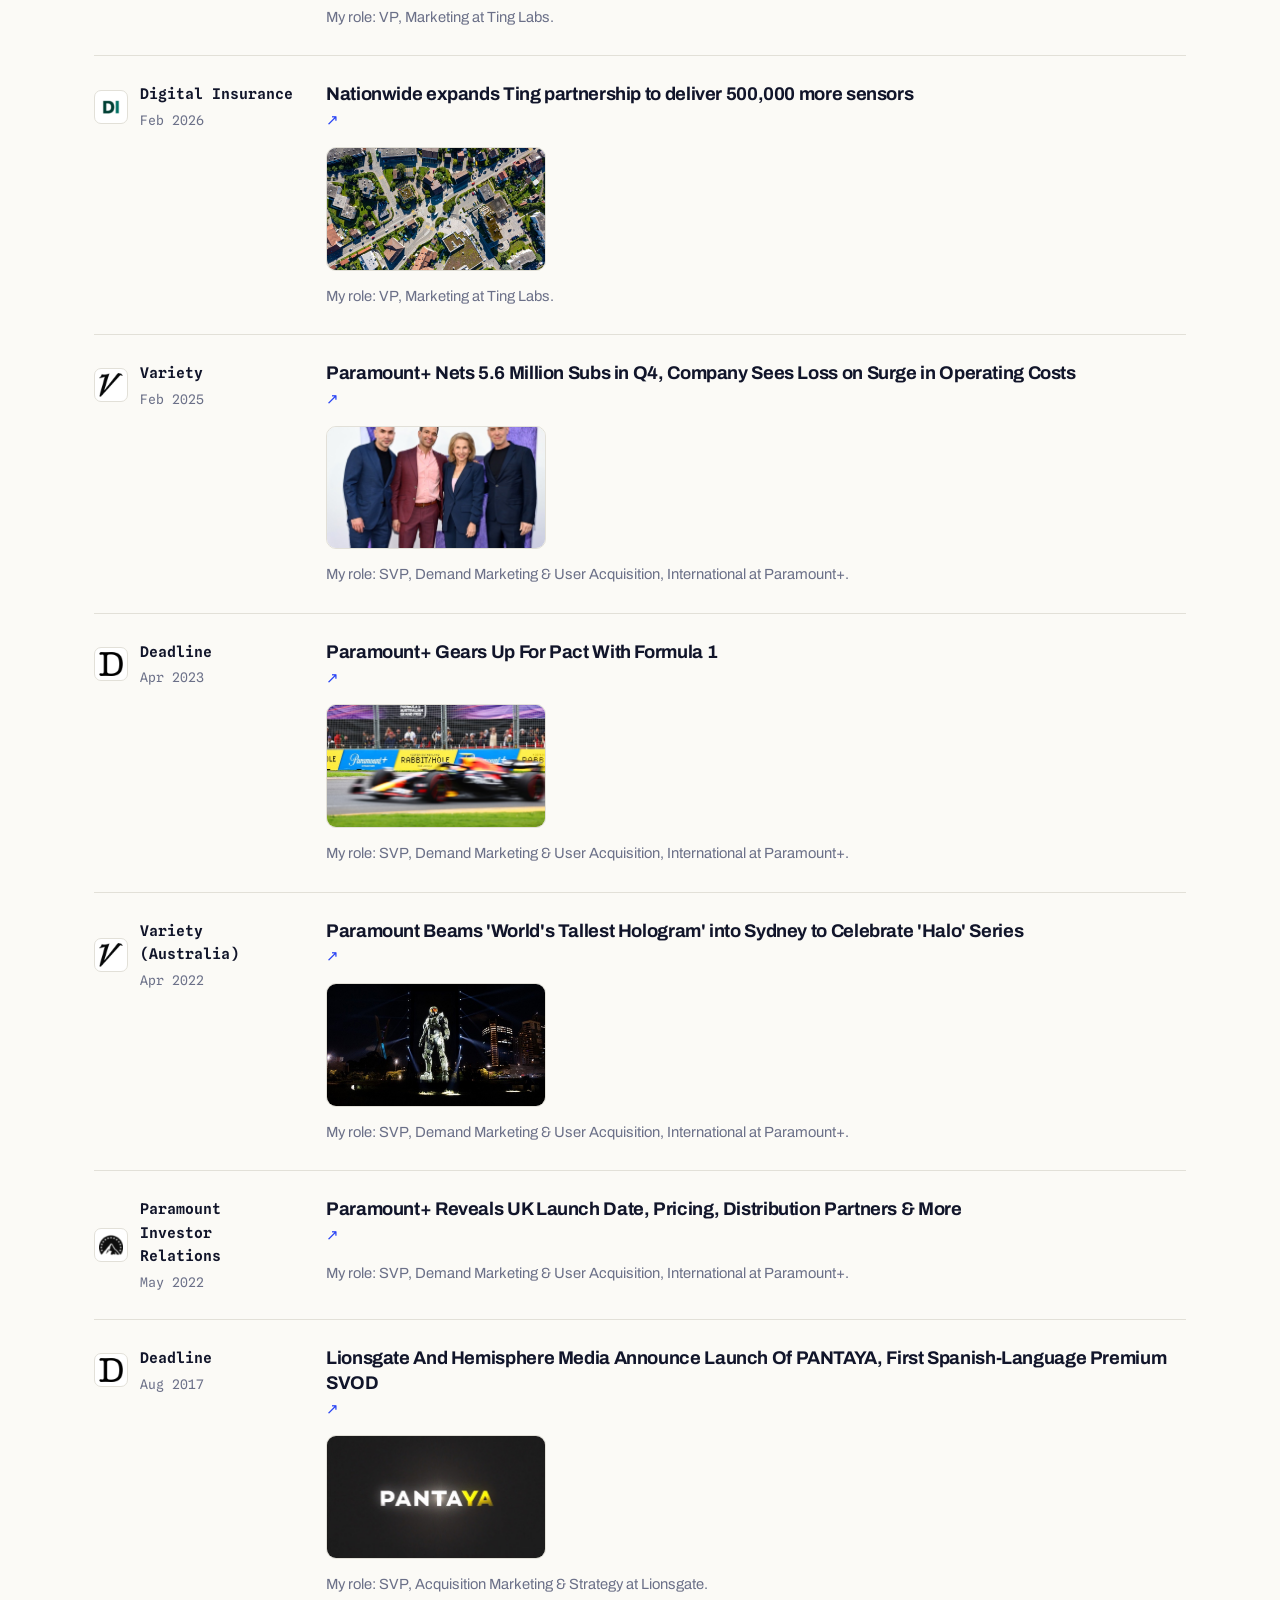
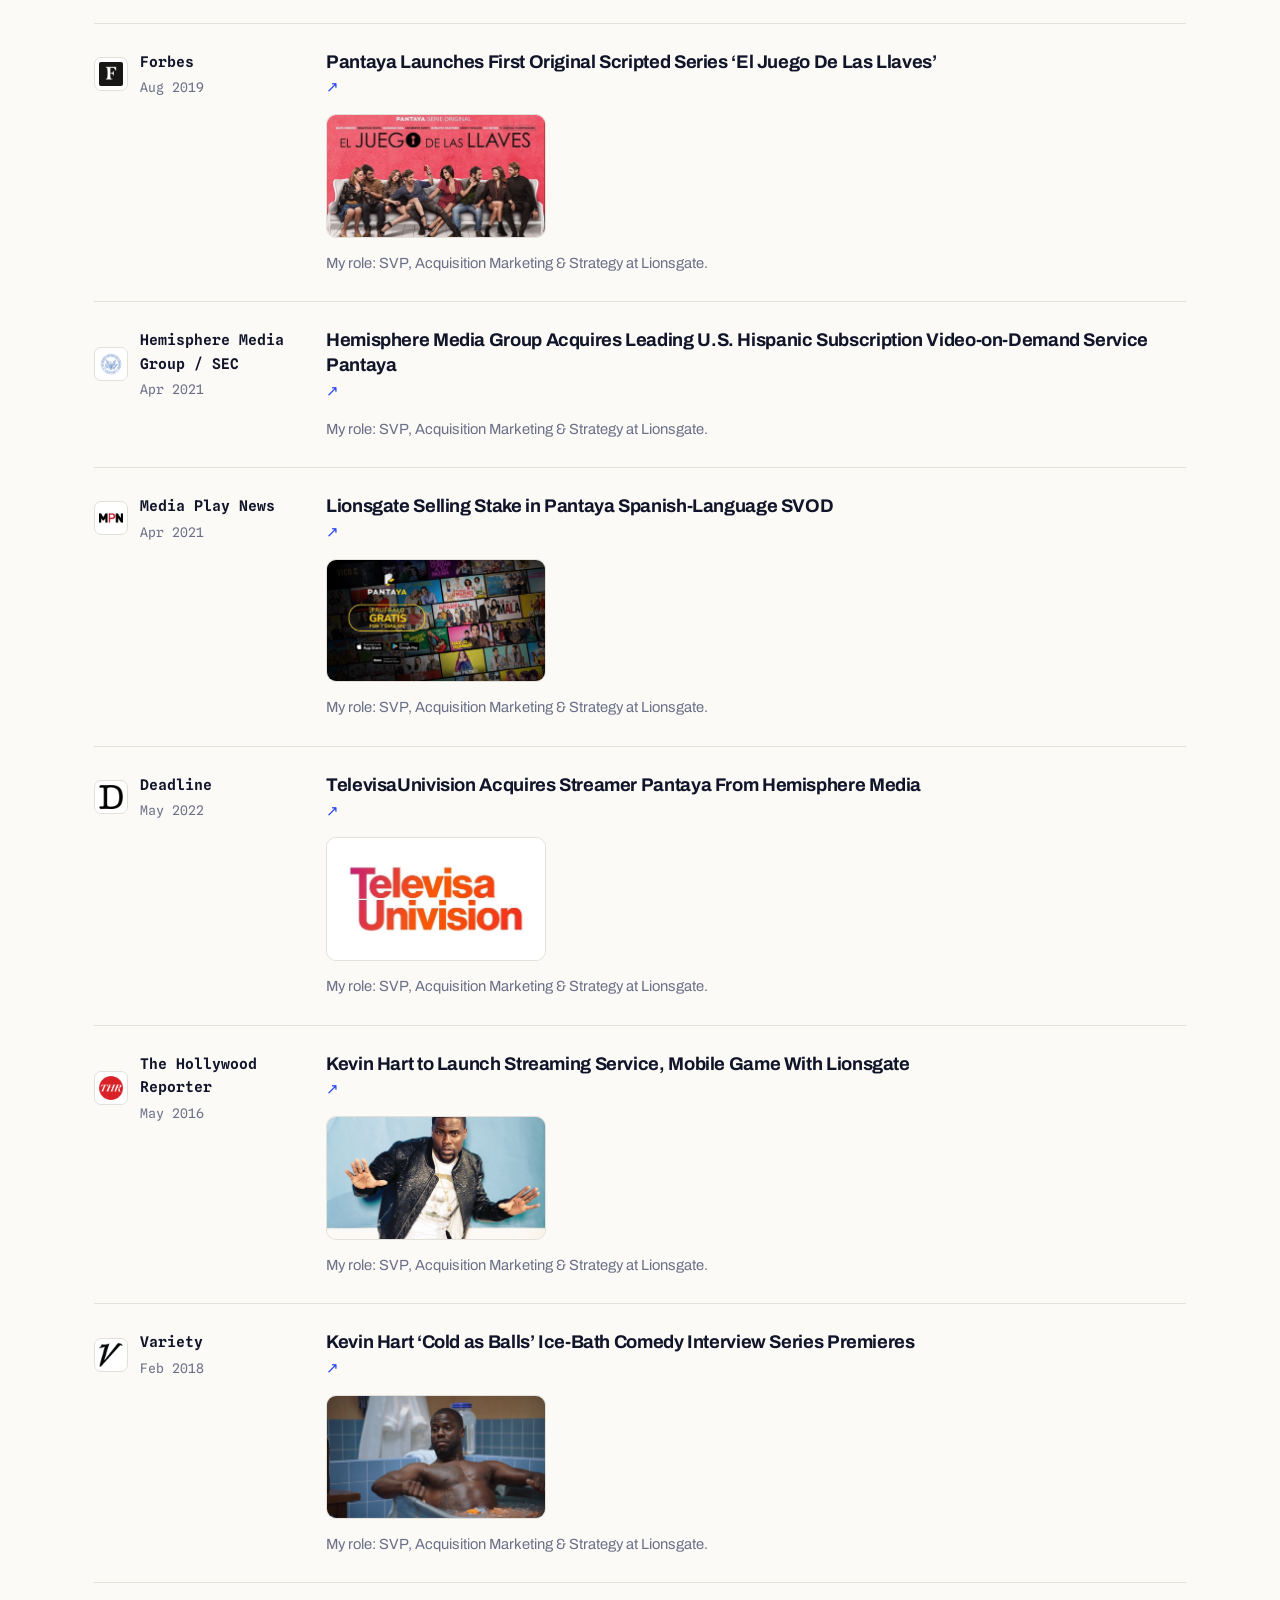
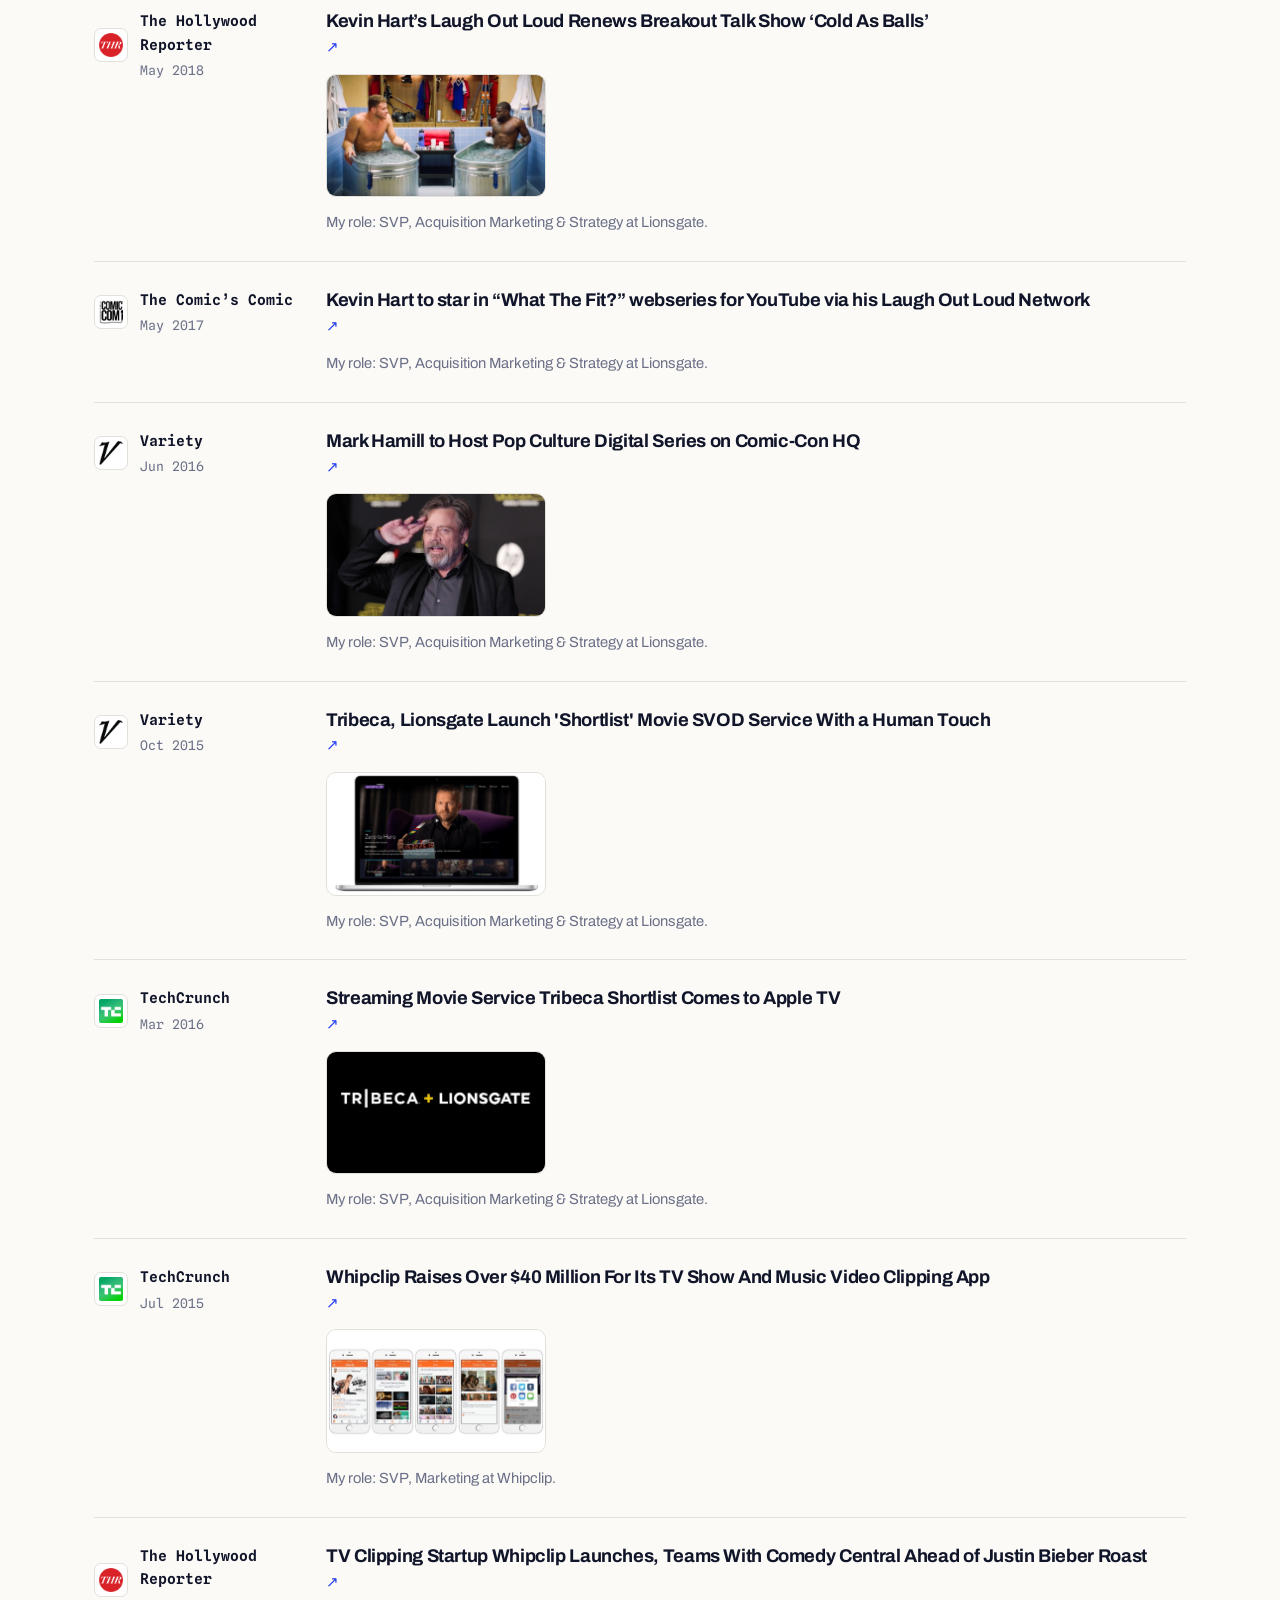
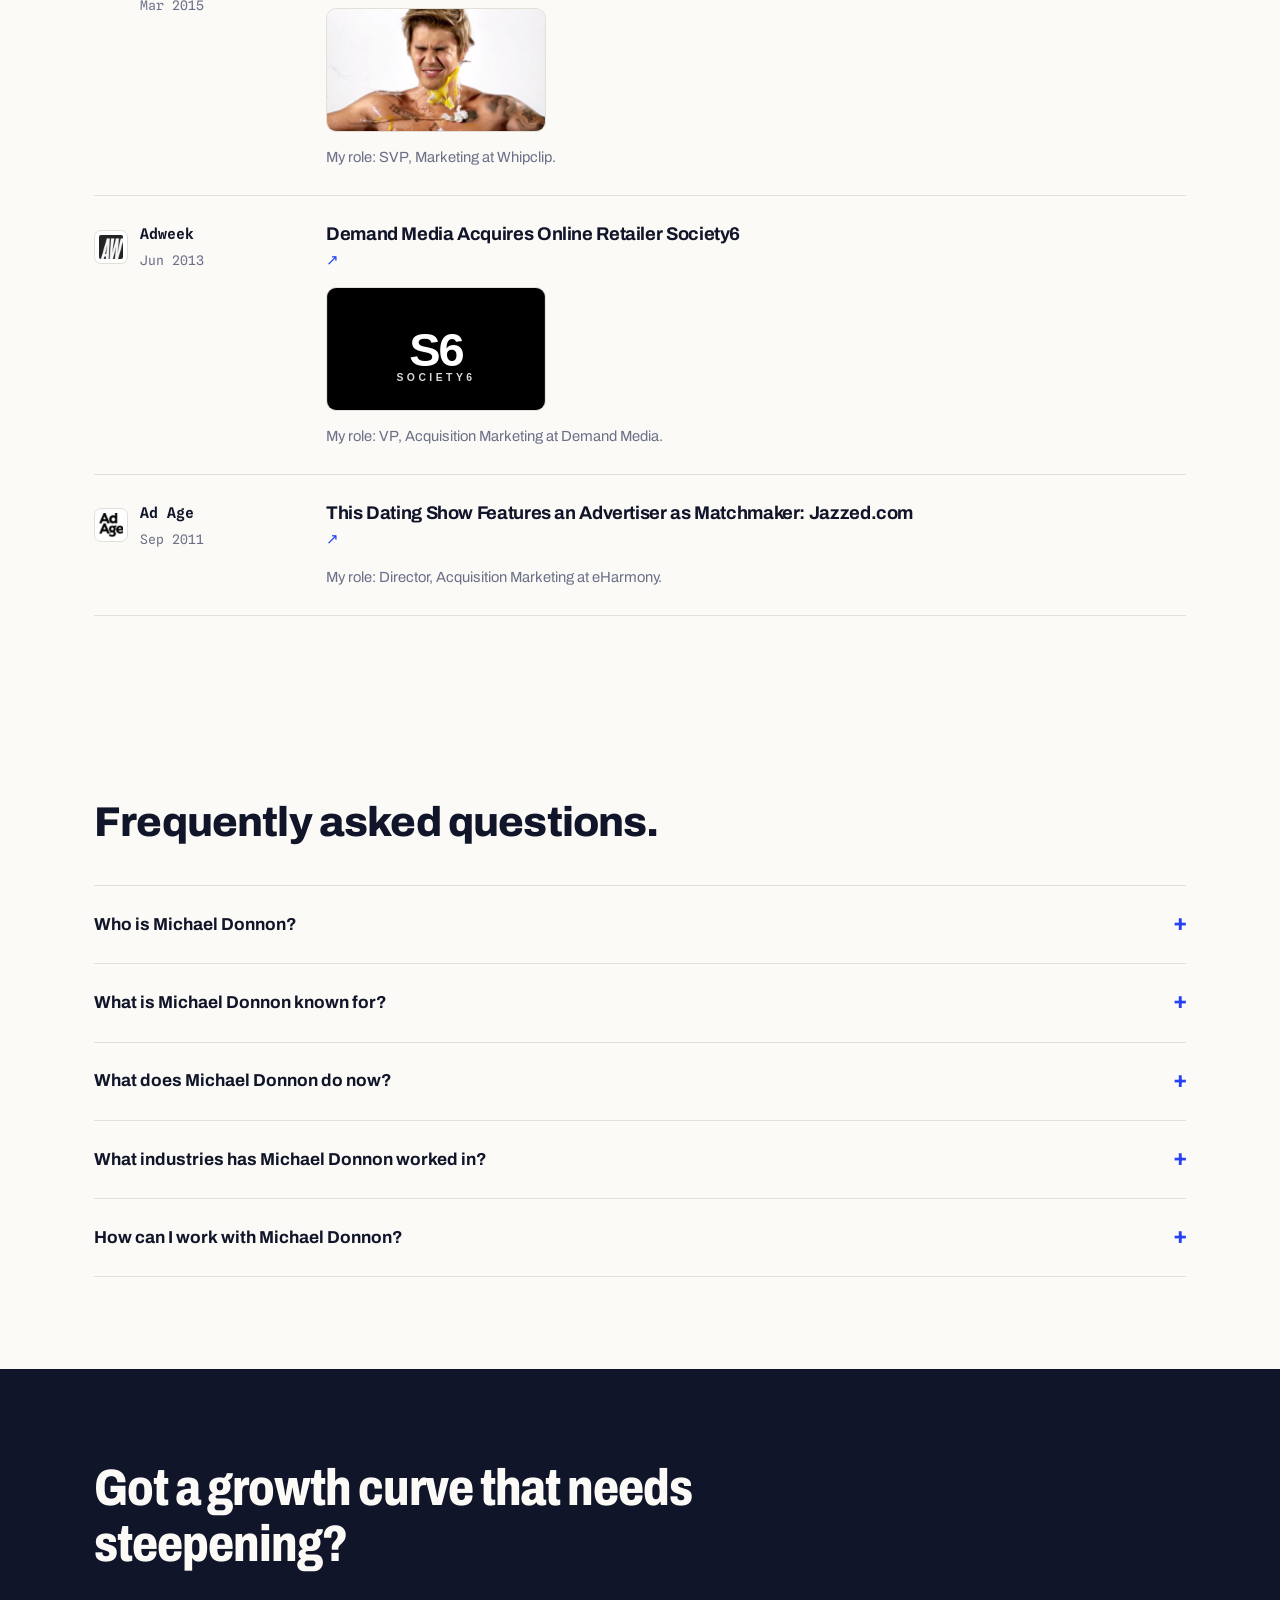
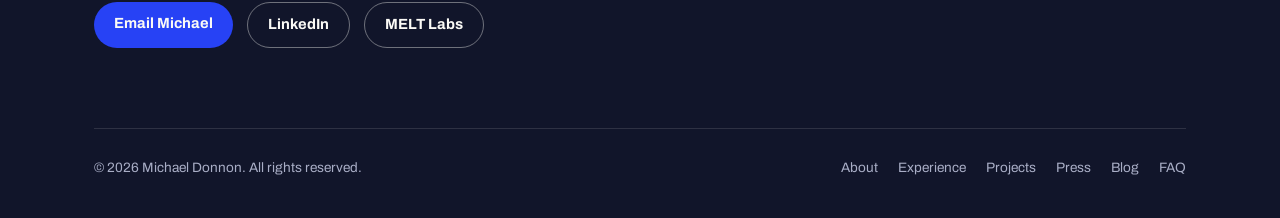
==== commit 5539125a: "MELT Labs: reframe as advisory + venture — invests in and builds AI-driven tools and services Co-Aut" ====
--- a/index.html
+++ b/index.html
@@ -737,7 +737,7 @@
       <div class="xp-item reveal">
         <div class="xp-when">2024 — present</div>
         <div><h3>Principal Consultant · <span class="co">MELT Labs</span></h3>
-        <p>Advising startups on go-to-market strategy, growth, and the development of AI-driven marketing tools.</p></div>
+        <p>Advising startups on go-to-market and growth, and investing in and building AI-driven tools and services.</p></div>
       </div>
       <div class="xp-item reveal">
         <div class="xp-when">2022 — 2024</div>
@@ -786,7 +786,7 @@
             <img class="proj-logo" src="images/ventures/melt-labs.png" alt="MELT Labs logo" width="39" height="40" loading="lazy">
           </div>
           <h3>MELT Labs</h3>
-          <p>A consulting practice helping startups nail go-to-market strategy, performance marketing, and AI-driven tooling — from positioning to full MarTech stack architecture.</p>
+          <p>An advisory and venture practice — advising startups on go-to-market and growth, and investing in and building AI-driven tools and services.</p>
           <a class="link" href="https://www.melt.biz">melt.biz ↗</a>
         </div>
         <div class="proj reveal">
